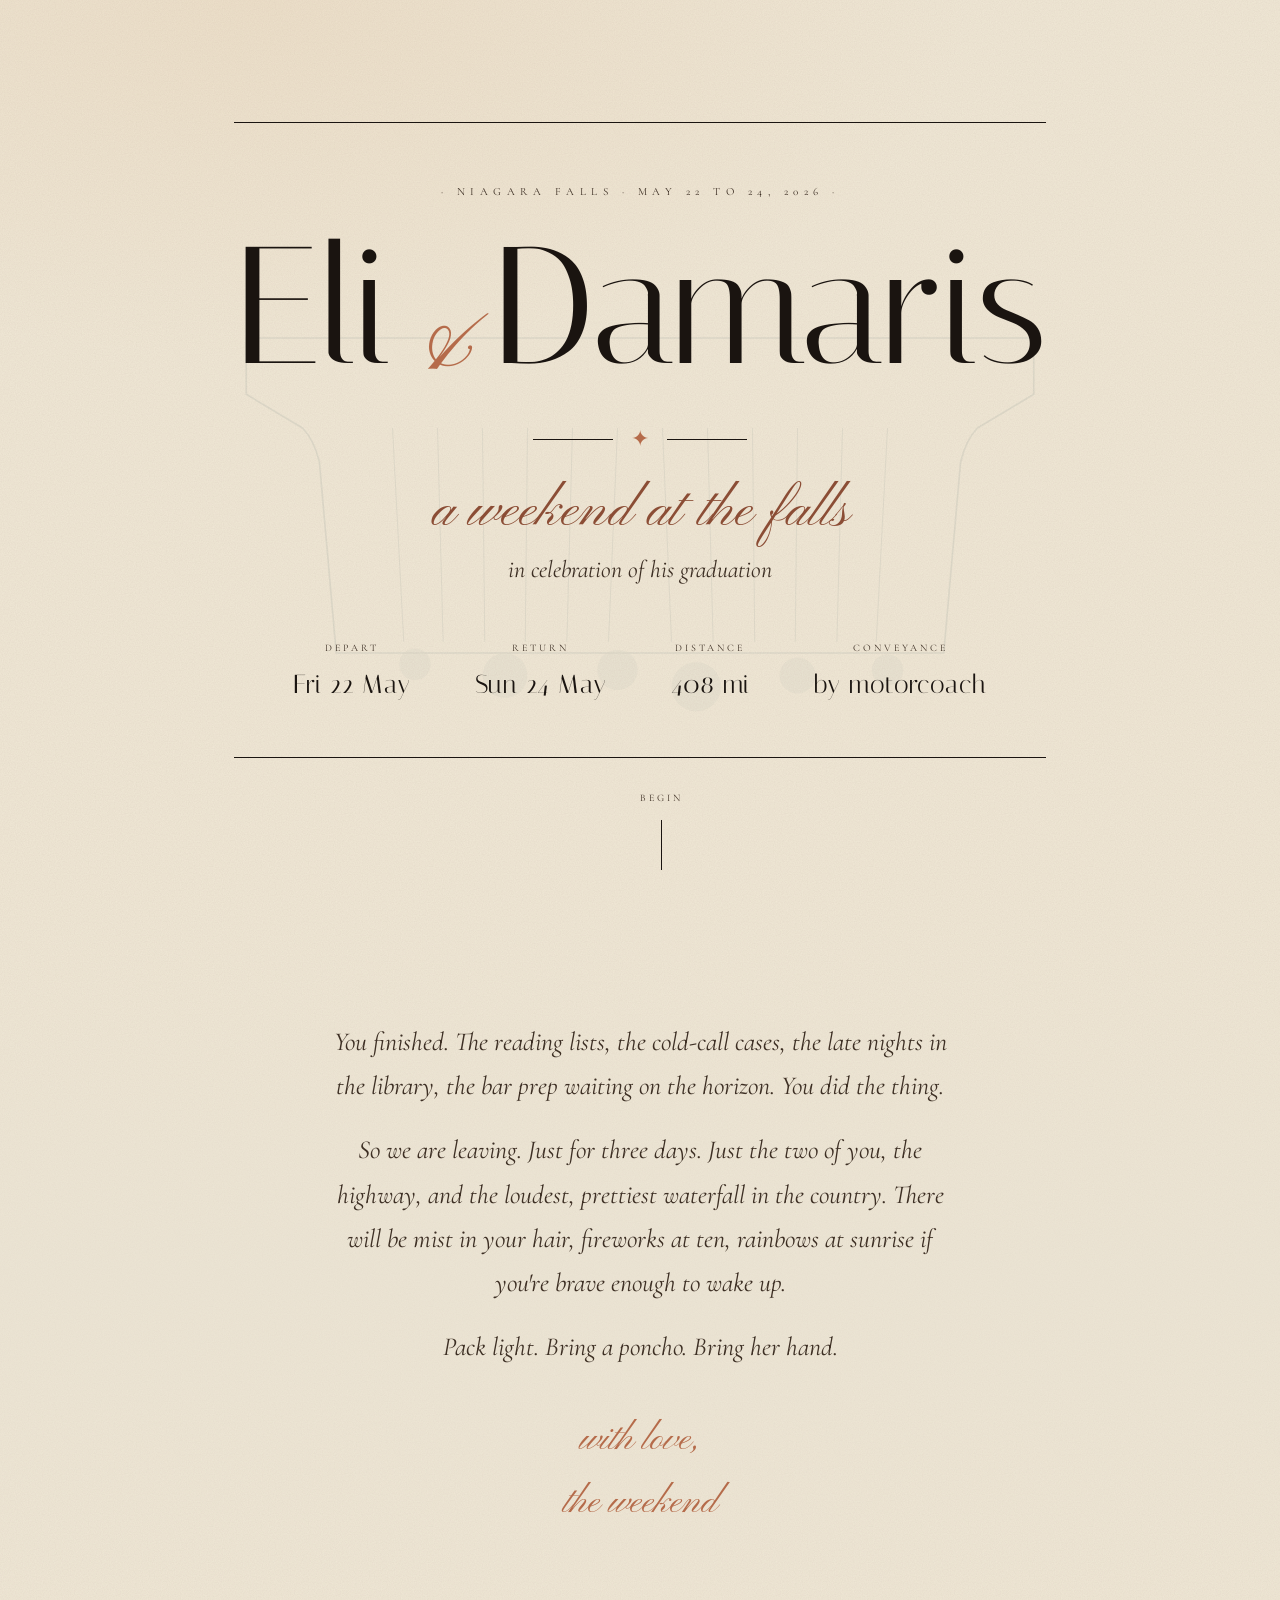
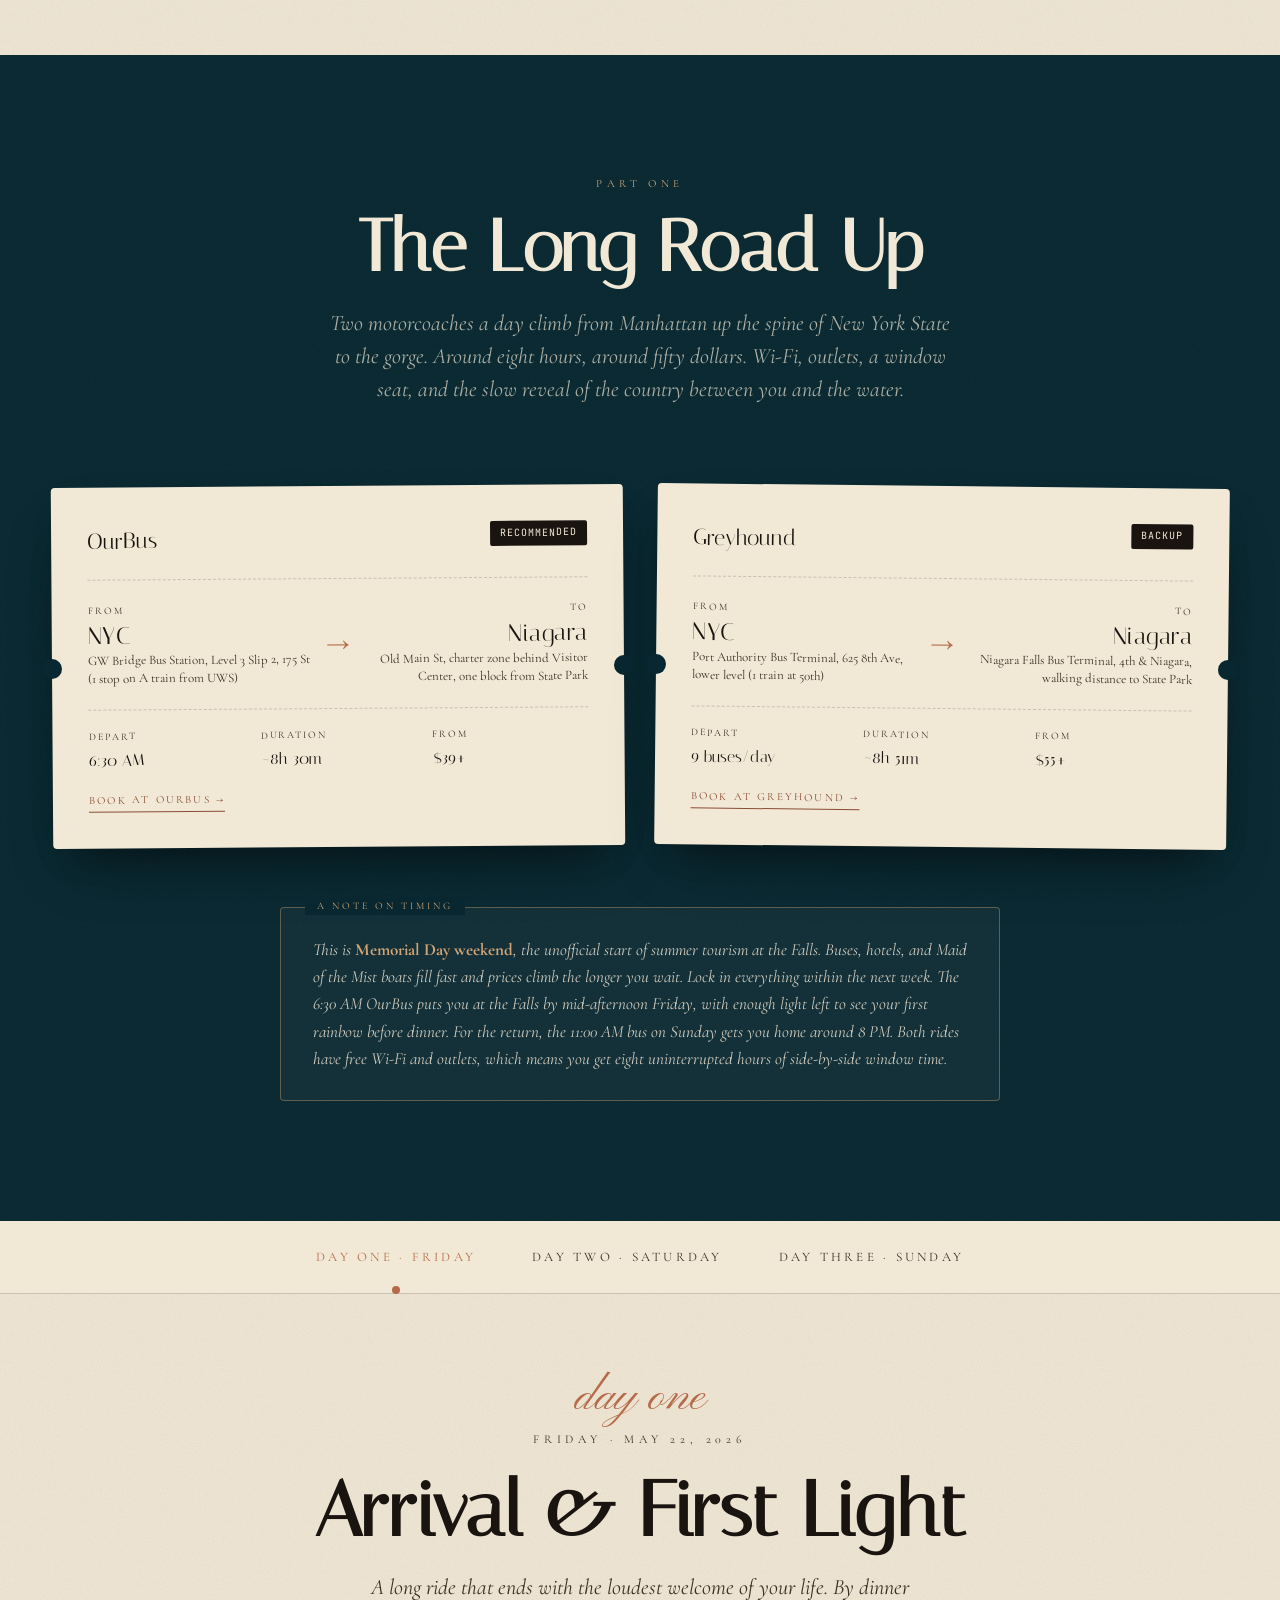
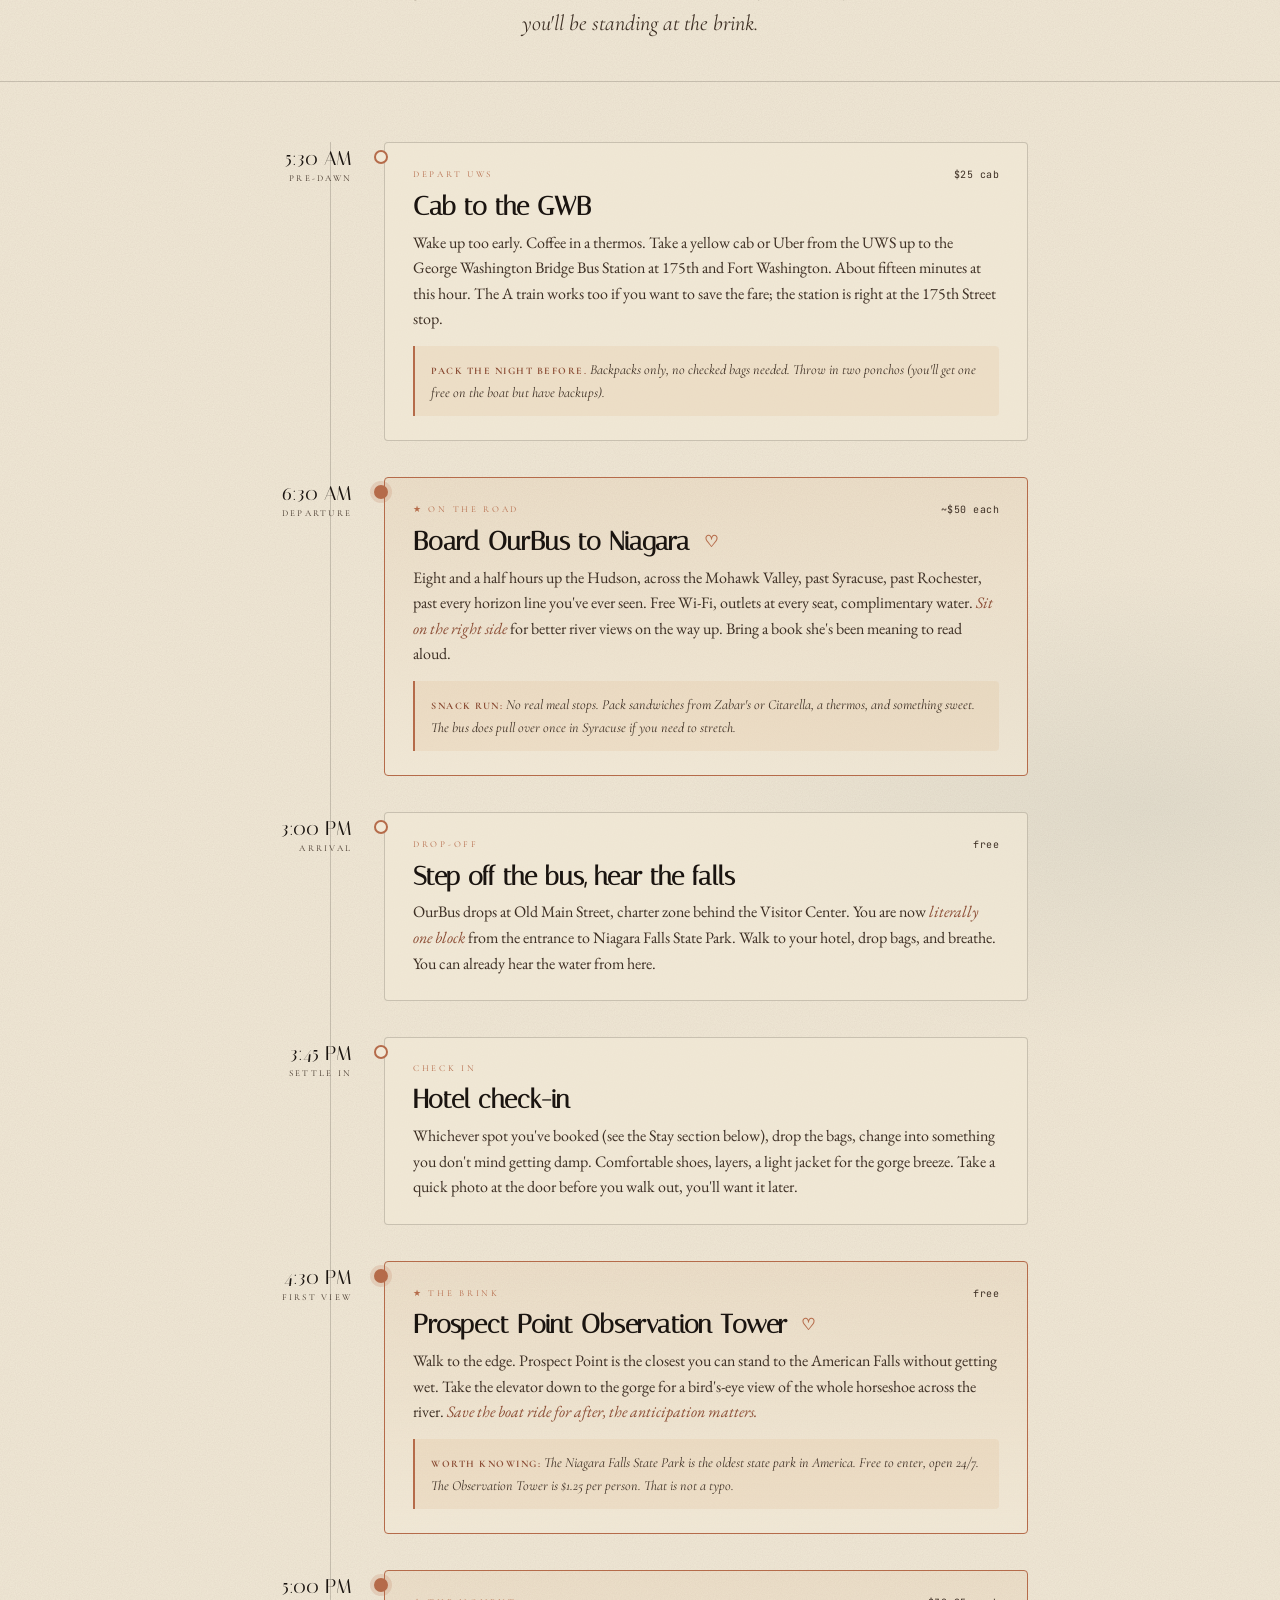
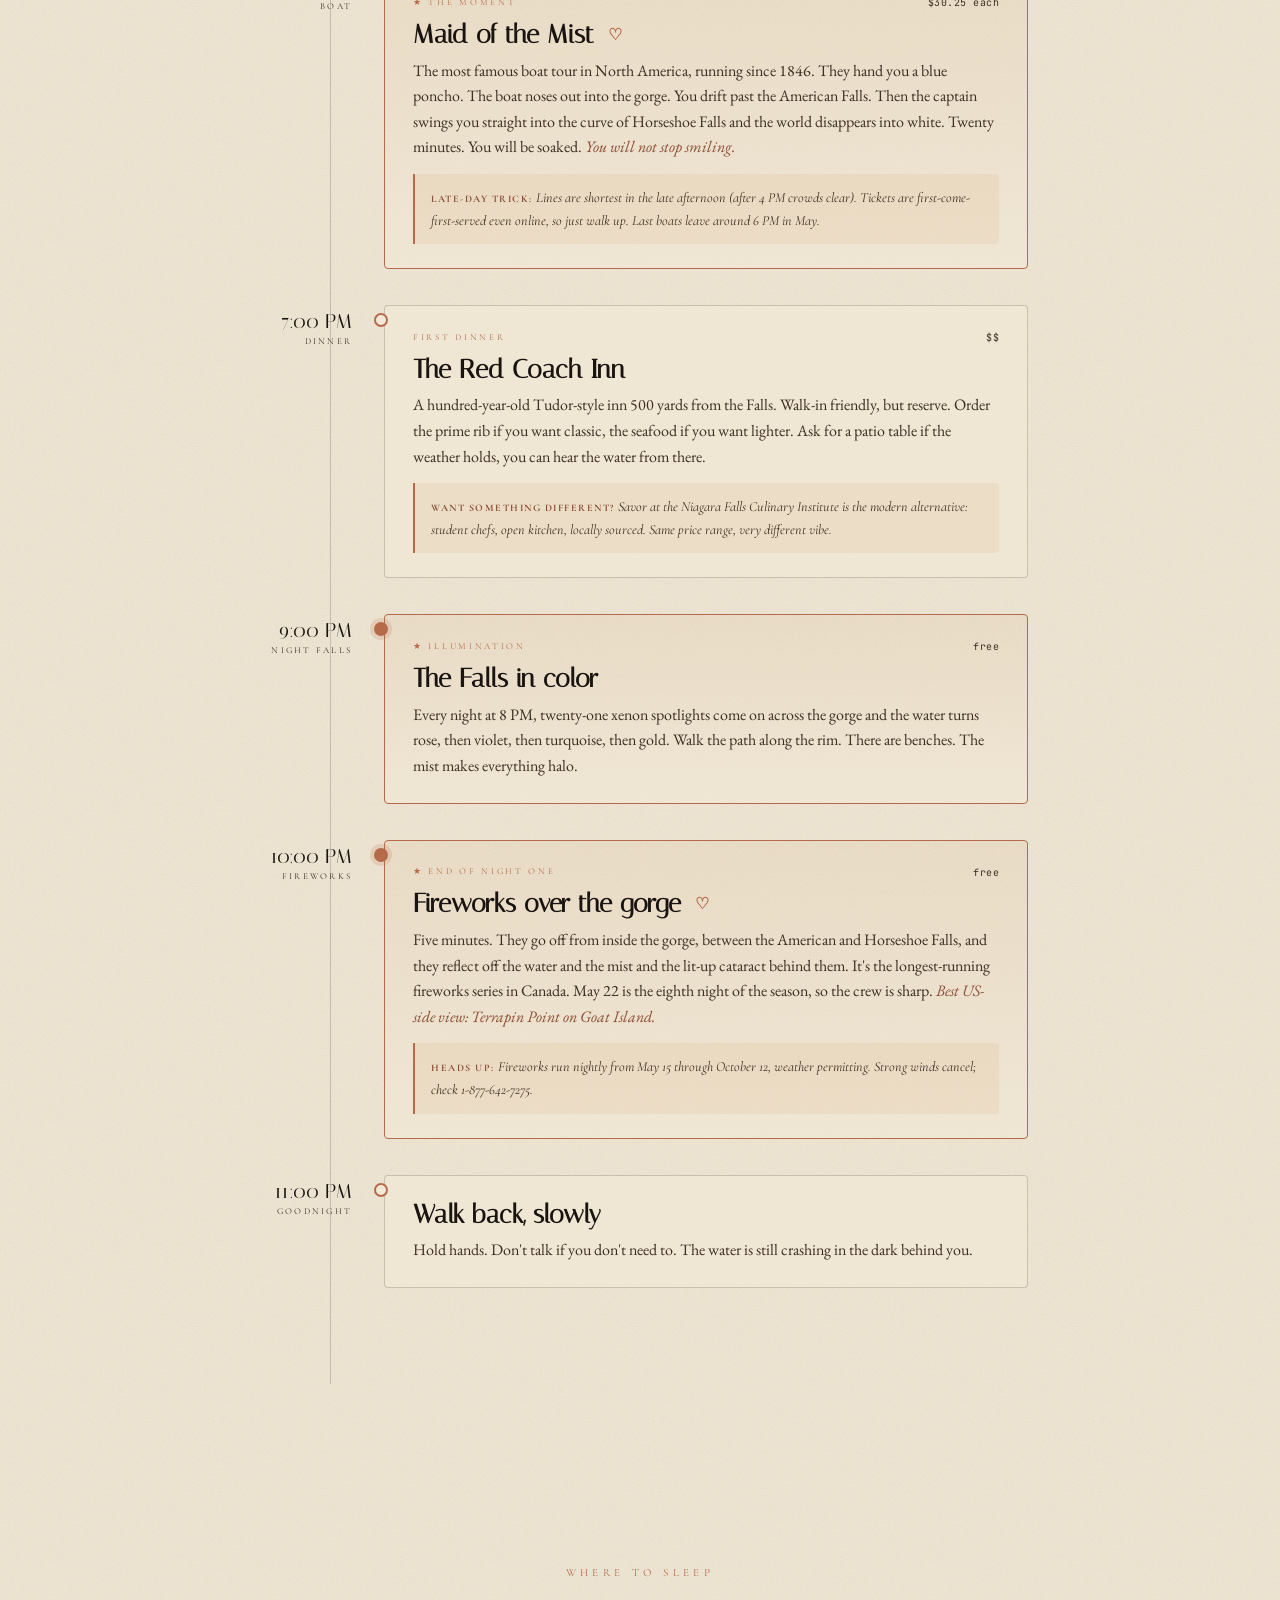
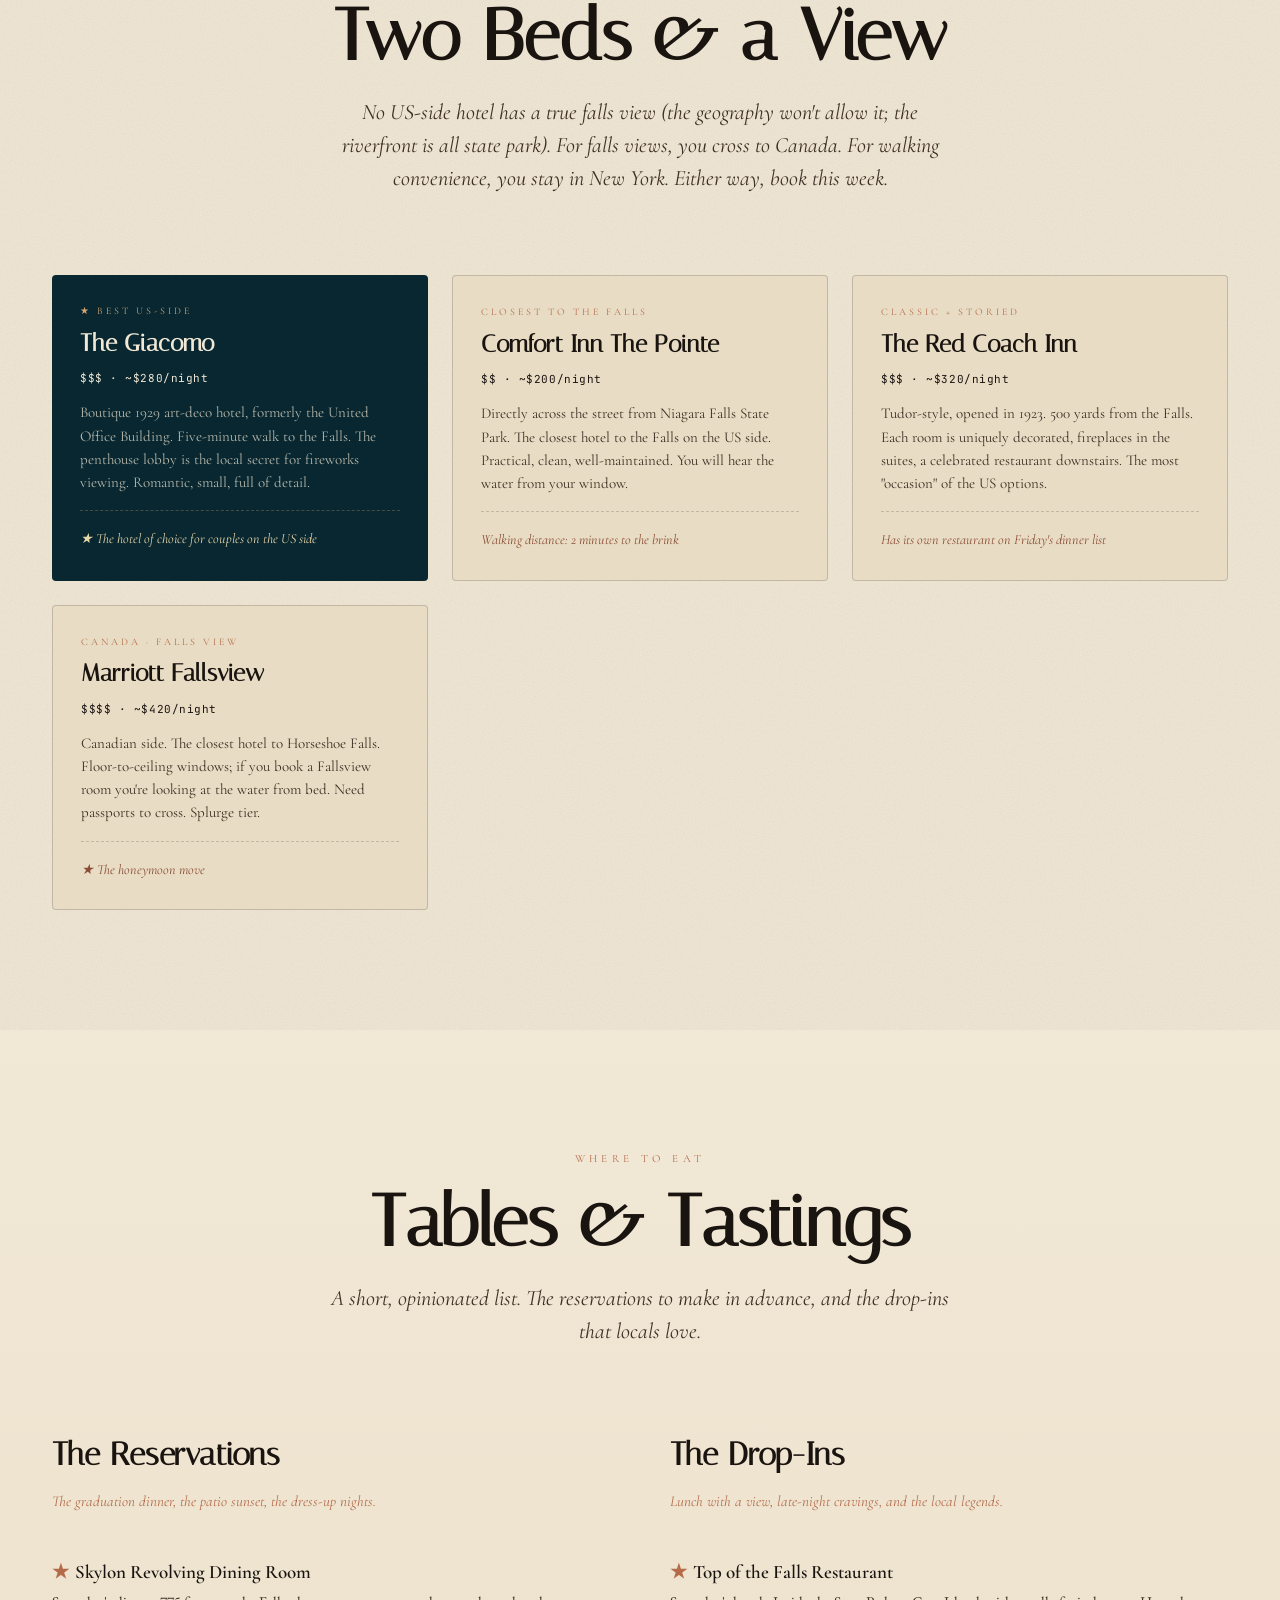
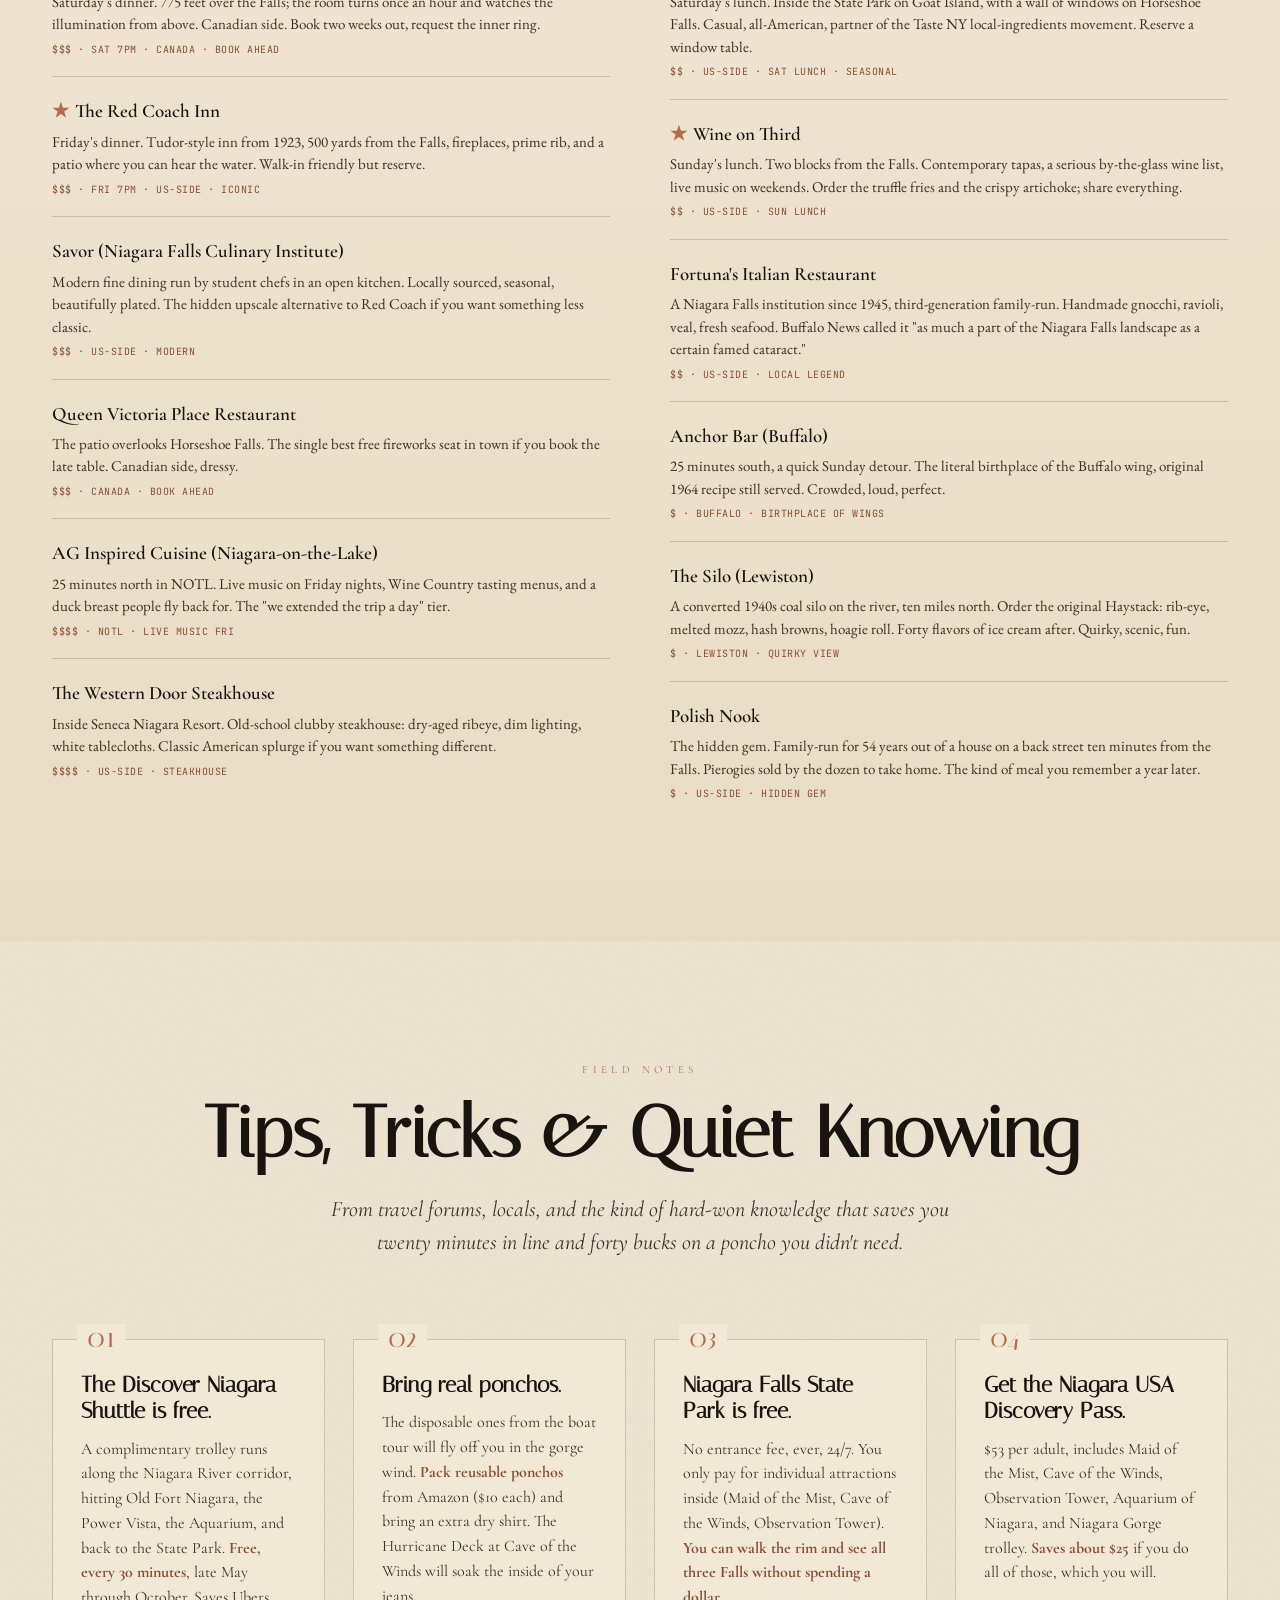
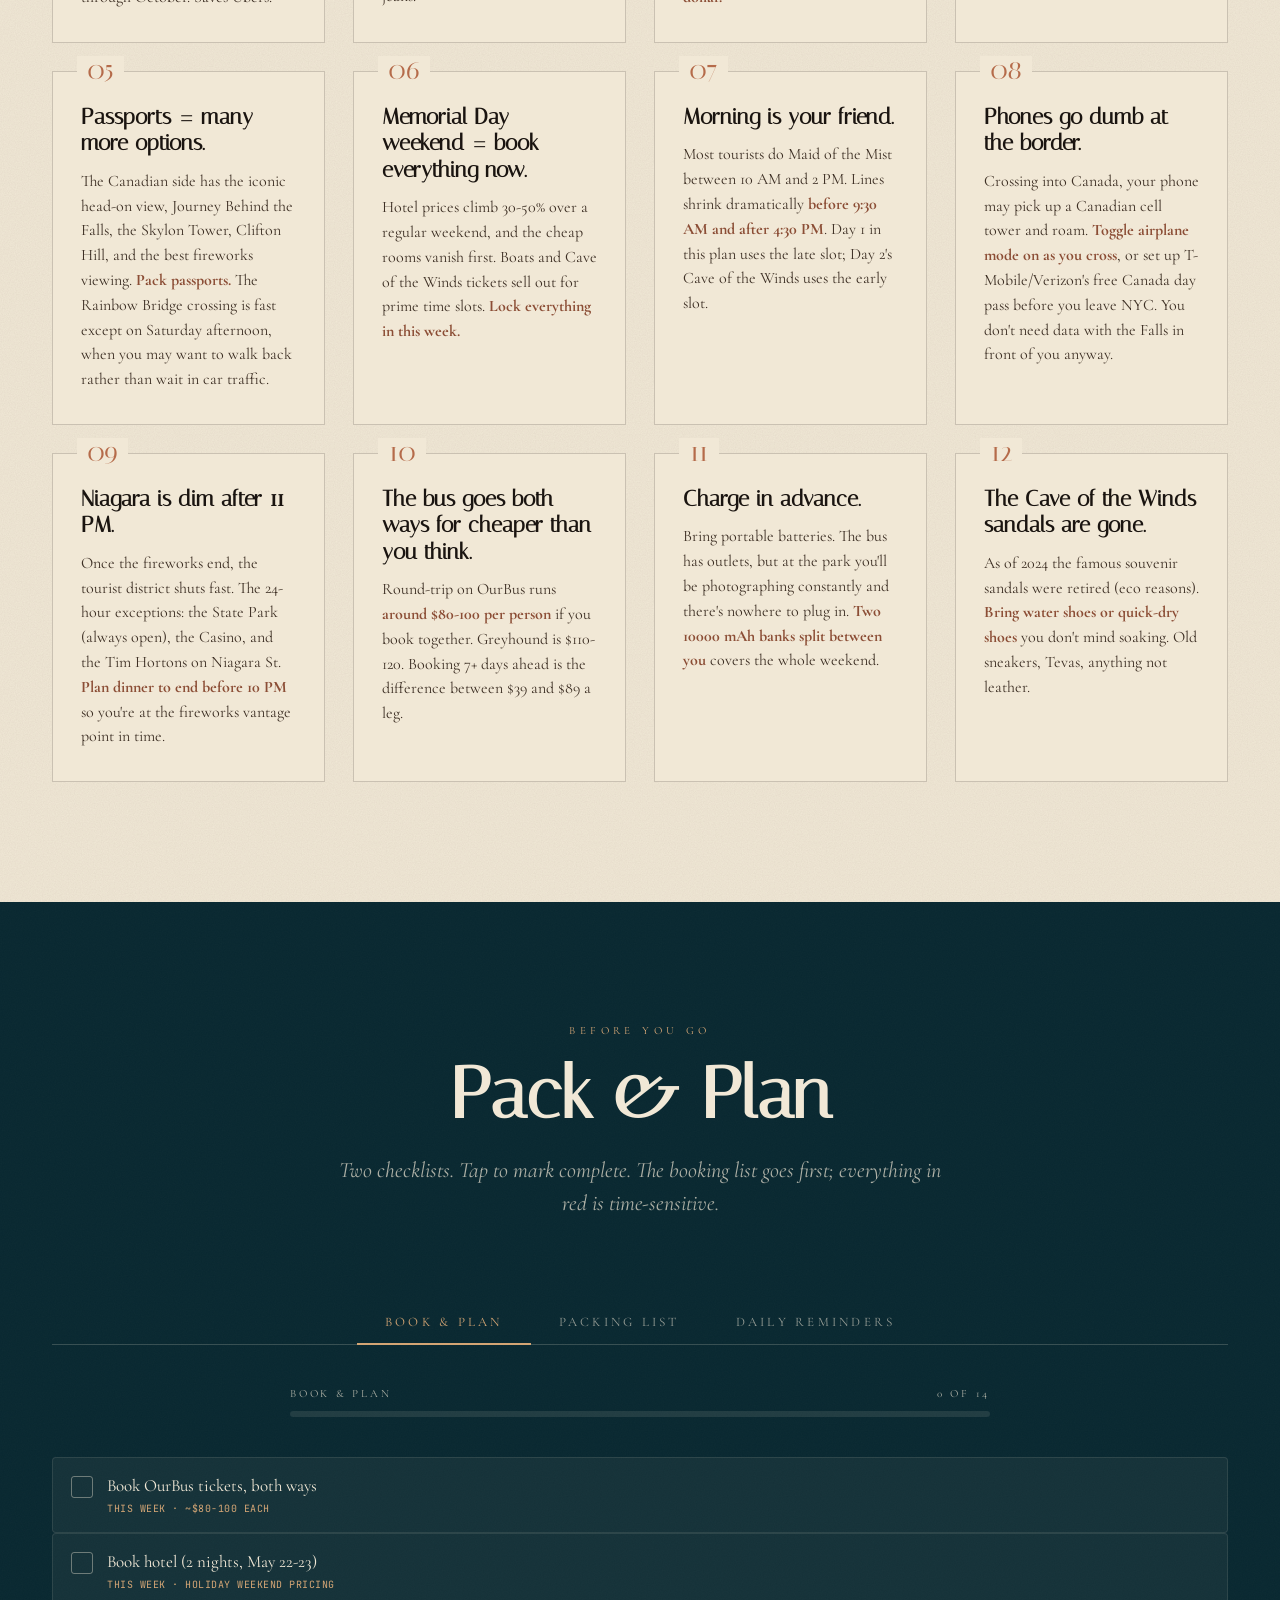
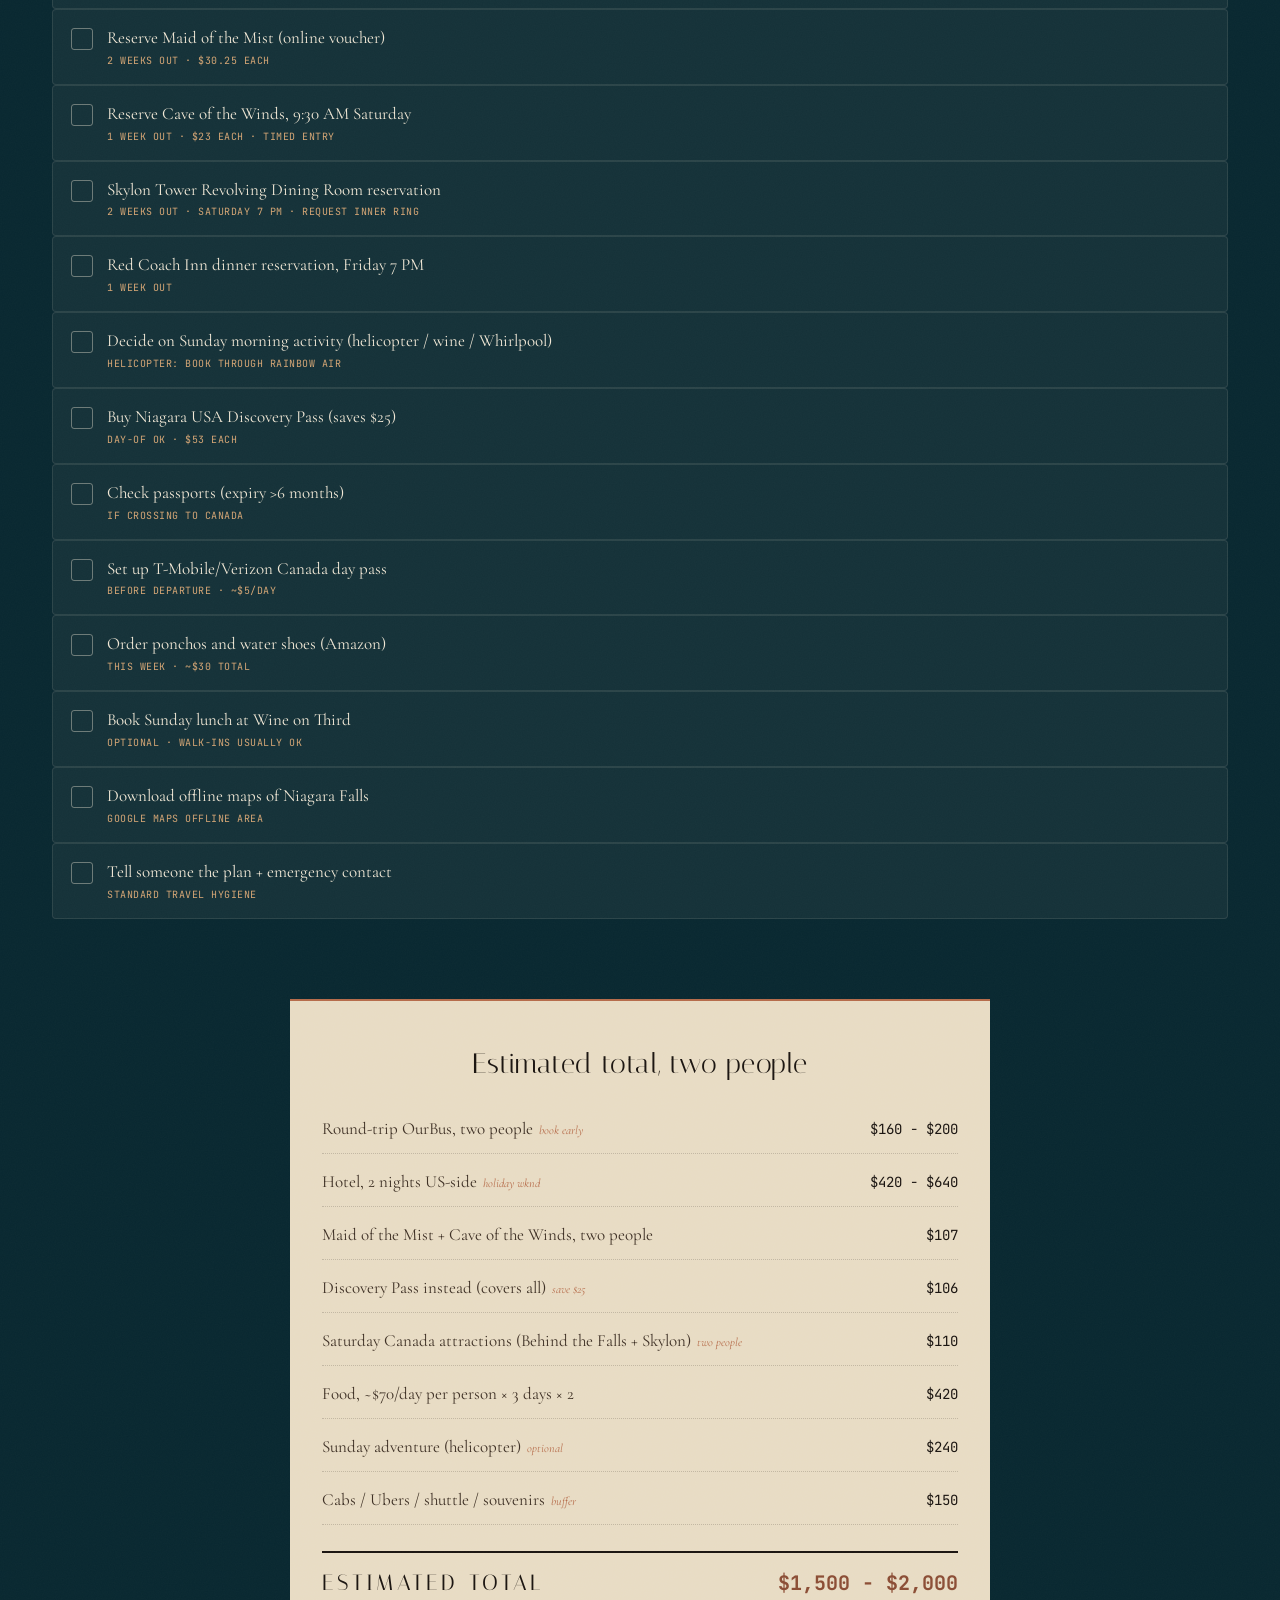
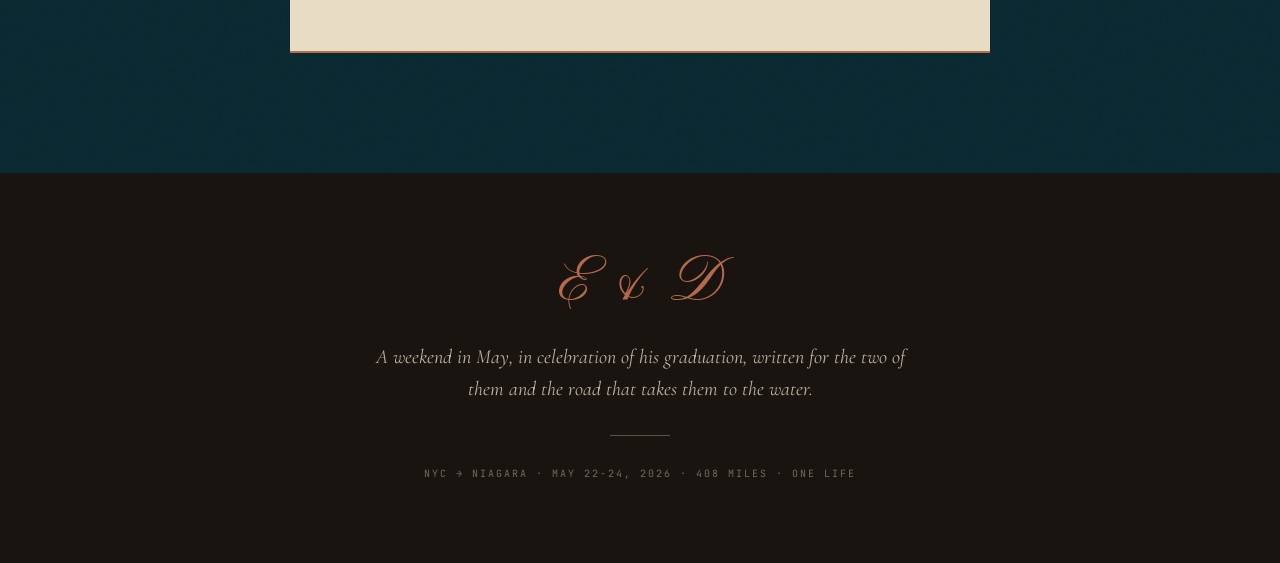
==== index.html @ ef620e9c "Rename niagara_itinerary.html to index.html" ====
<!DOCTYPE html>
<html lang="en">
<head>
<meta charset="UTF-8" />
<meta name="viewport" content="width=device-width, initial-scale=1.0"/>
<title>Eli &amp; Damaris · A Weekend in Niagara · May 2026</title>
<link rel="preconnect" href="https://fonts.googleapis.com">
<link rel="preconnect" href="https://fonts.gstatic.com" crossorigin>
<link href="https://fonts.googleapis.com/css2?family=Italiana&family=Cormorant+Garamond:ital,wght@0,300;0,400;0,500;0,600;0,700;1,300;1,400;1,500&family=EB+Garamond:ital,wght@0,400;0,500;0,600;1,400&family=Pinyon+Script&family=JetBrains+Mono:wght@400;500&display=swap" rel="stylesheet">
<style>
  :root {
    --paper: #f1e8d6;
    --paper-deep: #e8dcc4;
    --ink: #1a1410;
    --ink-soft: #3d2f24;
    --teal: #0e3640;
    --teal-deep: #082730;
    --copper: #b56b4a;
    --copper-deep: #8b4d35;
    --gold: #d4a574;
    --gold-soft: #e8d5a8;
    --mist: #e8e2d3;
    --rose: #c98572;
    --rule: rgba(26, 20, 16, 0.18);
    --shadow: 0 1px 0 rgba(26,20,16,0.04), 0 8px 24px -8px rgba(14,54,64,0.18);
  }

  * { box-sizing: border-box; margin: 0; padding: 0; }

  html { scroll-behavior: smooth; }

  body {
    background: var(--paper);
    color: var(--ink);
    font-family: 'EB Garamond', Georgia, serif;
    font-size: 18px;
    line-height: 1.65;
    overflow-x: hidden;
    background-image:
      radial-gradient(ellipse 1200px 600px at 20% 0%, rgba(212,165,116,0.12), transparent 60%),
      radial-gradient(ellipse 800px 400px at 90% 30%, rgba(14,54,64,0.06), transparent 60%),
      url("data:image/svg+xml;utf8,<svg xmlns='http://www.w3.org/2000/svg' width='220' height='220'><filter id='n'><feTurbulence type='fractalNoise' baseFrequency='0.85' numOctaves='2' stitchTiles='stitch'/><feColorMatrix values='0 0 0 0 0.1 0 0 0 0 0.08 0 0 0 0 0.06 0 0 0 0.08 0'/></filter><rect width='100%' height='100%' filter='url(%23n)'/></svg>");
  }

  ::selection { background: var(--copper); color: var(--paper); }

  /* ─────────────── Typography ─────────────── */
  .display {
    font-family: 'Italiana', serif;
    font-weight: 400;
    letter-spacing: 0.02em;
  }
  .script {
    font-family: 'Pinyon Script', cursive;
    font-weight: 400;
  }
  .smallcaps {
    font-family: 'Cormorant Garamond', serif;
    text-transform: uppercase;
    letter-spacing: 0.32em;
    font-weight: 500;
  }
  .mono {
    font-family: 'JetBrains Mono', monospace;
    font-size: 0.78em;
    letter-spacing: 0.05em;
  }

  /* ─────────────── Layout ─────────────── */
  .container {
    max-width: 1240px;
    margin: 0 auto;
    padding: 0 32px;
  }
  .container-narrow {
    max-width: 880px;
    margin: 0 auto;
    padding: 0 32px;
  }

  /* ─────────────── Top Bar ─────────────── */
  .topbar {
    position: fixed;
    top: 0; left: 0; right: 0;
    z-index: 50;
    background: rgba(241, 232, 214, 0.85);
    backdrop-filter: blur(12px);
    -webkit-backdrop-filter: blur(12px);
    border-bottom: 1px solid var(--rule);
    padding: 14px 32px;
    display: flex;
    justify-content: space-between;
    align-items: center;
    transform: translateY(-100%);
    transition: transform 0.5s cubic-bezier(0.7, 0, 0.2, 1);
  }
  .topbar.visible { transform: translateY(0); }
  .topbar-brand {
    font-family: 'Italiana', serif;
    font-size: 16px;
    letter-spacing: 0.18em;
    text-transform: uppercase;
    color: var(--ink);
  }
  .topbar-nav {
    display: flex;
    gap: 28px;
  }
  .topbar-nav a {
    font-family: 'Cormorant Garamond', serif;
    font-size: 13px;
    text-transform: uppercase;
    letter-spacing: 0.22em;
    color: var(--ink-soft);
    text-decoration: none;
    transition: color 0.2s;
    font-weight: 500;
  }
  .topbar-nav a:hover { color: var(--copper); }
  @media (max-width: 800px) {
    .topbar-nav { display: none; }
  }

  /* ─────────────── Hero ─────────────── */
  .hero {
    min-height: 100vh;
    position: relative;
    display: flex;
    flex-direction: column;
    justify-content: center;
    padding: 60px 32px 80px;
    overflow: hidden;
  }

  .hero-watermark {
    position: absolute;
    inset: 0;
    pointer-events: none;
    opacity: 0.07;
    display: flex;
    align-items: center;
    justify-content: center;
  }
  .hero-watermark svg {
    width: 90vw;
    max-width: 900px;
    height: auto;
  }

  .hero-frame {
    position: relative;
    z-index: 2;
    border-top: 1px solid var(--ink);
    border-bottom: 1px solid var(--ink);
    padding: 60px 0 50px;
    text-align: center;
  }

  .hero-postmark {
    font-family: 'Cormorant Garamond', serif;
    text-transform: uppercase;
    letter-spacing: 0.5em;
    font-size: 11px;
    color: var(--ink-soft);
    margin-bottom: 30px;
    opacity: 0;
    animation: fadeUp 1.2s 0.2s forwards;
  }

  .hero-title {
    font-size: clamp(64px, 13vw, 180px);
    line-height: 0.92;
    letter-spacing: -0.01em;
    margin: 0;
    color: var(--ink);
    opacity: 0;
    animation: fadeUp 1.4s 0.5s forwards;
  }
  .hero-title .amp {
    font-family: 'Pinyon Script', cursive;
    font-size: 0.7em;
    color: var(--copper);
    font-style: italic;
    margin: 0 0.05em;
    vertical-align: -0.06em;
  }

  .hero-divider {
    display: flex;
    align-items: center;
    justify-content: center;
    gap: 18px;
    margin: 32px 0;
    opacity: 0;
    animation: fadeUp 1s 0.9s forwards;
  }
  .hero-divider .line {
    width: 80px;
    height: 1px;
    background: var(--ink);
  }
  .hero-divider .ornament {
    color: var(--copper);
    font-size: 22px;
    line-height: 1;
  }

  .hero-subtitle {
    font-family: 'Pinyon Script', cursive;
    font-size: clamp(32px, 5vw, 56px);
    color: var(--copper-deep);
    line-height: 1.1;
    margin-bottom: 6px;
    opacity: 0;
    animation: fadeUp 1.2s 1.1s forwards;
  }

  .hero-occasion {
    font-family: 'Cormorant Garamond', serif;
    font-style: italic;
    font-size: clamp(18px, 2vw, 24px);
    color: var(--ink-soft);
    opacity: 0;
    animation: fadeUp 1s 1.4s forwards;
  }

  .hero-meta {
    margin-top: 50px;
    display: flex;
    justify-content: center;
    gap: clamp(20px, 5vw, 80px);
    flex-wrap: wrap;
    opacity: 0;
    animation: fadeUp 1s 1.7s forwards;
  }
  .hero-meta-item {
    text-align: center;
  }
  .hero-meta-label {
    display: block;
    font-family: 'Cormorant Garamond', serif;
    text-transform: uppercase;
    letter-spacing: 0.3em;
    font-size: 10px;
    color: var(--ink-soft);
    margin-bottom: 8px;
  }
  .hero-meta-value {
    font-family: 'Italiana', serif;
    font-size: clamp(18px, 2.5vw, 26px);
    color: var(--ink);
  }

  .hero-scroll {
    position: absolute;
    bottom: 30px;
    left: 50%;
    transform: translateX(-50%);
    display: flex;
    flex-direction: column;
    align-items: center;
    gap: 14px;
    color: var(--ink-soft);
    text-decoration: none;
    opacity: 0;
    animation: fadeUp 1s 2s forwards;
  }
  .hero-scroll-line {
    width: 1px;
    height: 50px;
    background: var(--ink);
    position: relative;
    overflow: hidden;
  }
  .hero-scroll-line::after {
    content: '';
    position: absolute;
    top: -100%;
    left: 0; right: 0;
    height: 50%;
    background: linear-gradient(to bottom, transparent, var(--copper));
    animation: dripDown 2.2s infinite;
  }
  @keyframes dripDown {
    0% { top: -100%; }
    100% { top: 200%; }
  }
  .hero-scroll-text {
    font-family: 'Cormorant Garamond', serif;
    text-transform: uppercase;
    letter-spacing: 0.3em;
    font-size: 10px;
  }

  @keyframes fadeUp {
    from { opacity: 0; transform: translateY(20px); }
    to { opacity: 1; transform: translateY(0); }
  }

  /* ─────────────── Section Header ─────────────── */
  .section {
    padding: 120px 0;
    position: relative;
  }
  .section-header {
    text-align: center;
    margin-bottom: 80px;
  }
  .section-eyebrow {
    font-family: 'Cormorant Garamond', serif;
    text-transform: uppercase;
    letter-spacing: 0.4em;
    font-size: 11px;
    color: var(--copper);
    margin-bottom: 18px;
  }
  .section-title {
    font-family: 'Italiana', serif;
    font-size: clamp(38px, 6vw, 72px);
    line-height: 1;
    color: var(--ink);
    margin-bottom: 24px;
  }
  .section-lede {
    font-family: 'Cormorant Garamond', serif;
    font-style: italic;
    font-size: clamp(18px, 2vw, 22px);
    color: var(--ink-soft);
    max-width: 620px;
    margin: 0 auto;
    line-height: 1.5;
  }

  /* ─────────────── Letter Section ─────────────── */
  .letter {
    background: linear-gradient(180deg, transparent 0%, rgba(232, 226, 211, 0.5) 50%, transparent 100%);
    text-align: center;
  }
  .letter-content {
    max-width: 700px;
    margin: 0 auto;
    padding: 0 32px;
  }
  .letter-content p {
    font-family: 'Cormorant Garamond', serif;
    font-size: clamp(20px, 2.4vw, 26px);
    line-height: 1.7;
    color: var(--ink-soft);
    font-style: italic;
    margin-bottom: 20px;
  }
  .letter-signature {
    margin-top: 40px;
    font-family: 'Pinyon Script', cursive;
    font-size: 38px;
    color: var(--copper);
  }

  /* ─────────────── Bus Section ─────────────── */
  .bus {
    background: var(--teal-deep);
    color: var(--paper);
    position: relative;
    overflow: hidden;
  }
  .bus::before {
    content: '';
    position: absolute;
    inset: 0;
    background-image: url("data:image/svg+xml;utf8,<svg xmlns='http://www.w3.org/2000/svg' width='220' height='220'><filter id='n'><feTurbulence type='fractalNoise' baseFrequency='0.85' numOctaves='2' stitchTiles='stitch'/><feColorMatrix values='0 0 0 0 1 0 0 0 0 0.95 0 0 0 0 0.85 0 0 0 0.04 0'/></filter><rect width='100%' height='100%' filter='url(%23n)'/></svg>");
    opacity: 0.6;
    pointer-events: none;
  }
  .bus .section-eyebrow { color: var(--gold); }
  .bus .section-title { color: var(--paper); }
  .bus .section-lede { color: rgba(241, 232, 214, 0.7); }

  .ticket-grid {
    display: grid;
    grid-template-columns: 1fr 1fr;
    gap: 32px;
    margin-top: 40px;
    position: relative;
  }
  @media (max-width: 760px) {
    .ticket-grid { grid-template-columns: 1fr; }
  }

  .ticket {
    background: var(--paper);
    color: var(--ink);
    border-radius: 4px;
    padding: 36px;
    position: relative;
    box-shadow: 0 30px 60px -20px rgba(0,0,0,0.4), 0 18px 36px -18px rgba(0,0,0,0.3);
    transform: rotate(-0.4deg);
    transition: transform 0.4s cubic-bezier(0.2, 0.7, 0.3, 1);
  }
  .ticket:nth-child(2) { transform: rotate(0.6deg); }
  .ticket:hover { transform: rotate(0) translateY(-4px); }

  .ticket::before {
    content: '';
    position: absolute;
    top: 50%;
    left: -10px;
    width: 20px;
    height: 20px;
    background: var(--teal-deep);
    border-radius: 50%;
    transform: translateY(-50%);
  }
  .ticket::after {
    content: '';
    position: absolute;
    top: 50%;
    right: -10px;
    width: 20px;
    height: 20px;
    background: var(--teal-deep);
    border-radius: 50%;
    transform: translateY(-50%);
  }

  .ticket-header {
    display: flex;
    justify-content: space-between;
    align-items: flex-start;
    padding-bottom: 20px;
    border-bottom: 1px dashed var(--rule);
    margin-bottom: 22px;
  }
  .ticket-co {
    font-family: 'Italiana', serif;
    font-size: 22px;
    color: var(--ink);
  }
  .ticket-pill {
    font-family: 'JetBrains Mono', monospace;
    font-size: 10px;
    background: var(--ink);
    color: var(--paper);
    padding: 4px 10px;
    border-radius: 2px;
    letter-spacing: 0.1em;
  }
  .ticket-route {
    display: grid;
    grid-template-columns: 1fr auto 1fr;
    gap: 16px;
    align-items: center;
    margin-bottom: 22px;
  }
  .ticket-stop {
    font-family: 'Cormorant Garamond', serif;
  }
  .ticket-stop .label {
    text-transform: uppercase;
    font-size: 10px;
    letter-spacing: 0.2em;
    color: var(--ink-soft);
    margin-bottom: 4px;
  }
  .ticket-stop .city {
    font-family: 'Italiana', serif;
    font-size: 24px;
    line-height: 1;
    margin-bottom: 4px;
  }
  .ticket-stop .detail {
    font-size: 13px;
    color: var(--ink-soft);
    line-height: 1.4;
  }
  .ticket-arrow {
    color: var(--copper);
    font-size: 24px;
  }
  .ticket-stop.right { text-align: right; }

  .ticket-meta {
    display: grid;
    grid-template-columns: repeat(3, 1fr);
    gap: 16px;
    padding-top: 18px;
    border-top: 1px dashed var(--rule);
  }
  .ticket-meta-item .label {
    font-family: 'Cormorant Garamond', serif;
    text-transform: uppercase;
    font-size: 10px;
    letter-spacing: 0.2em;
    color: var(--ink-soft);
    margin-bottom: 2px;
  }
  .ticket-meta-item .value {
    font-family: 'Italiana', serif;
    font-size: 16px;
    color: var(--ink);
  }
  .ticket-cta {
    display: inline-flex;
    align-items: center;
    gap: 8px;
    margin-top: 18px;
    font-family: 'Cormorant Garamond', serif;
    text-transform: uppercase;
    letter-spacing: 0.2em;
    font-size: 11px;
    color: var(--copper-deep);
    text-decoration: none;
    border-bottom: 1px solid var(--copper-deep);
    padding-bottom: 2px;
    transition: gap 0.3s;
  }
  .ticket-cta:hover { gap: 14px; }

  .bus-tip {
    margin-top: 60px;
    padding: 28px 32px;
    border: 1px solid rgba(212, 165, 116, 0.4);
    border-radius: 4px;
    color: var(--paper);
    position: relative;
    background: rgba(241, 232, 214, 0.04);
    max-width: 720px;
    margin-left: auto;
    margin-right: auto;
  }
  .bus-tip-label {
    position: absolute;
    top: -10px;
    left: 24px;
    background: var(--teal-deep);
    padding: 0 12px;
    font-family: 'Cormorant Garamond', serif;
    text-transform: uppercase;
    letter-spacing: 0.3em;
    font-size: 10px;
    color: var(--gold);
  }
  .bus-tip p {
    font-family: 'Cormorant Garamond', serif;
    font-style: italic;
    font-size: 17px;
    line-height: 1.6;
    color: rgba(241, 232, 214, 0.85);
  }
  .bus-tip strong {
    color: var(--gold);
    font-style: normal;
  }

  /* ─────────────── Itinerary Days ─────────────── */
  .days-nav {
    position: sticky;
    top: 0;
    z-index: 20;
    background: var(--paper);
    border-bottom: 1px solid var(--rule);
    padding: 18px 0;
    margin-bottom: 0;
  }
  .days-nav-inner {
    display: flex;
    gap: 0;
    justify-content: center;
    flex-wrap: wrap;
  }
  .days-nav button {
    background: transparent;
    border: none;
    cursor: pointer;
    padding: 10px 28px;
    font-family: 'Cormorant Garamond', serif;
    font-size: 13px;
    text-transform: uppercase;
    letter-spacing: 0.25em;
    color: var(--ink-soft);
    position: relative;
    transition: color 0.3s;
  }
  .days-nav button.active {
    color: var(--copper);
  }
  .days-nav button.active::after {
    content: '';
    position: absolute;
    bottom: -19px;
    left: 50%;
    transform: translateX(-50%);
    width: 8px;
    height: 8px;
    background: var(--copper);
    border-radius: 50%;
  }
  .days-nav button:hover { color: var(--copper); }
  @media (max-width: 600px) {
    .days-nav button { padding: 8px 12px; font-size: 11px; }
  }

  .day {
    display: none;
    animation: fadeUp 0.6s ease;
  }
  .day.active { display: block; }

  .day-hero {
    text-align: center;
    padding: 80px 32px 40px;
    border-bottom: 1px solid var(--rule);
  }
  .day-number {
    font-family: 'Pinyon Script', cursive;
    font-size: 48px;
    color: var(--copper);
    line-height: 1;
    margin-bottom: 8px;
  }
  .day-date {
    font-family: 'Cormorant Garamond', serif;
    text-transform: uppercase;
    letter-spacing: 0.4em;
    font-size: 12px;
    color: var(--ink-soft);
    margin-bottom: 22px;
  }
  .day-title {
    font-family: 'Italiana', serif;
    font-size: clamp(40px, 6vw, 84px);
    line-height: 1;
    color: var(--ink);
    margin-bottom: 20px;
  }
  .day-tagline {
    font-family: 'Cormorant Garamond', serif;
    font-style: italic;
    font-size: clamp(18px, 2vw, 22px);
    color: var(--ink-soft);
    max-width: 580px;
    margin: 0 auto;
  }

  /* ─────────────── Timeline ─────────────── */
  .timeline {
    max-width: 840px;
    margin: 0 auto;
    padding: 60px 32px 120px;
    position: relative;
  }
  .timeline::before {
    content: '';
    position: absolute;
    left: 110px;
    top: 60px;
    bottom: 60px;
    width: 1px;
    background: var(--rule);
  }
  @media (max-width: 700px) {
    .timeline::before { left: 24px; }
  }

  .moment {
    display: grid;
    grid-template-columns: 100px 1fr;
    gap: 32px;
    margin-bottom: 36px;
    position: relative;
    align-items: start;
  }
  @media (max-width: 700px) {
    .moment {
      grid-template-columns: 1fr;
      gap: 0;
      padding-left: 50px;
    }
  }

  .moment-time {
    text-align: right;
    padding-top: 6px;
    position: relative;
  }
  .moment-time .clock {
    font-family: 'Italiana', serif;
    font-size: 20px;
    color: var(--ink);
    line-height: 1;
    margin-bottom: 4px;
  }
  .moment-time .label {
    font-family: 'Cormorant Garamond', serif;
    text-transform: uppercase;
    letter-spacing: 0.25em;
    font-size: 9px;
    color: var(--ink-soft);
  }
  @media (max-width: 700px) {
    .moment-time {
      text-align: left;
      margin-bottom: 8px;
    }
  }

  .moment-dot {
    position: absolute;
    right: -36px;
    top: 8px;
    width: 14px;
    height: 14px;
    background: var(--paper);
    border: 2px solid var(--copper);
    border-radius: 50%;
    z-index: 2;
  }
  .moment.starred .moment-dot {
    background: var(--copper);
    box-shadow: 0 0 0 4px rgba(181, 107, 74, 0.18);
  }
  @media (max-width: 700px) {
    .moment-dot {
      right: auto;
      left: -34px;
    }
  }

  .moment-card {
    background: rgba(241, 232, 214, 0.7);
    border: 1px solid var(--rule);
    border-radius: 4px;
    padding: 24px 28px;
    transition: all 0.4s cubic-bezier(0.2, 0.7, 0.3, 1);
    position: relative;
  }
  .moment-card:hover {
    background: var(--paper);
    transform: translateY(-2px);
    box-shadow: 0 18px 32px -16px rgba(14, 54, 64, 0.15);
    border-color: var(--copper);
  }

  .moment.starred .moment-card {
    background: linear-gradient(180deg, rgba(212, 165, 116, 0.12), rgba(241, 232, 214, 0.7));
    border-color: var(--copper);
  }

  .moment-meta {
    display: flex;
    justify-content: space-between;
    align-items: center;
    margin-bottom: 8px;
    flex-wrap: wrap;
    gap: 8px;
  }
  .moment-tag {
    font-family: 'Cormorant Garamond', serif;
    text-transform: uppercase;
    letter-spacing: 0.3em;
    font-size: 9px;
    color: var(--copper);
  }
  .moment-cost {
    font-family: 'JetBrains Mono', monospace;
    font-size: 10px;
    color: var(--ink-soft);
    letter-spacing: 0.05em;
  }

  .moment-title {
    font-family: 'Italiana', serif;
    font-size: 26px;
    line-height: 1.15;
    color: var(--ink);
    margin-bottom: 8px;
  }
  .moment-title .heart {
    color: var(--copper);
    font-size: 0.6em;
    vertical-align: 0.2em;
    margin-left: 6px;
  }

  .moment-body {
    font-family: 'EB Garamond', serif;
    font-size: 16px;
    color: var(--ink-soft);
    line-height: 1.6;
  }
  .moment-body em {
    color: var(--copper-deep);
    font-style: italic;
  }

  .moment-tip {
    margin-top: 14px;
    padding: 12px 16px;
    background: rgba(212, 165, 116, 0.15);
    border-left: 2px solid var(--copper);
    font-family: 'Cormorant Garamond', serif;
    font-size: 14px;
    font-style: italic;
    color: var(--ink-soft);
    border-radius: 0 4px 4px 0;
  }
  .moment-tip strong {
    font-style: normal;
    color: var(--copper-deep);
    text-transform: uppercase;
    letter-spacing: 0.15em;
    font-size: 10px;
  }

  /* ─────────────── Stay Section ─────────────── */
  .stay-grid {
    display: grid;
    grid-template-columns: repeat(auto-fit, minmax(280px, 1fr));
    gap: 24px;
    margin-top: 40px;
  }
  .stay-card {
    background: var(--paper-deep);
    border: 1px solid var(--rule);
    border-radius: 4px;
    padding: 28px;
    transition: all 0.4s;
    position: relative;
  }
  .stay-card:hover {
    transform: translateY(-4px);
    box-shadow: 0 20px 40px -20px rgba(14, 54, 64, 0.25);
  }
  .stay-card.featured {
    background: var(--teal-deep);
    color: var(--paper);
    border: none;
  }
  .stay-card.featured .stay-name { color: var(--paper); }
  .stay-card.featured .stay-detail { color: rgba(241, 232, 214, 0.75); }
  .stay-card.featured .stay-tag { color: var(--gold); }

  .stay-tag {
    font-family: 'Cormorant Garamond', serif;
    text-transform: uppercase;
    letter-spacing: 0.3em;
    font-size: 10px;
    color: var(--copper);
    margin-bottom: 10px;
  }
  .stay-name {
    font-family: 'Italiana', serif;
    font-size: 24px;
    line-height: 1.15;
    margin-bottom: 12px;
    color: var(--ink);
  }
  .stay-price {
    font-family: 'JetBrains Mono', monospace;
    font-size: 11px;
    margin-bottom: 14px;
  }
  .stay-detail {
    font-family: 'Cormorant Garamond', serif;
    font-size: 15px;
    line-height: 1.55;
    color: var(--ink-soft);
  }
  .stay-feature {
    margin-top: 16px;
    padding-top: 16px;
    border-top: 1px dashed var(--rule);
    font-family: 'Cormorant Garamond', serif;
    font-style: italic;
    font-size: 14px;
    color: var(--copper-deep);
  }
  .stay-card.featured .stay-feature {
    color: var(--gold-soft);
    border-top-color: rgba(212, 165, 116, 0.3);
  }

  /* ─────────────── Eat Section ─────────────── */
  .eat-section {
    background: linear-gradient(180deg, var(--paper) 0%, var(--paper-deep) 100%);
  }

  .eat-grid {
    display: grid;
    grid-template-columns: 1fr 1fr;
    gap: 60px;
    margin-top: 40px;
  }
  @media (max-width: 800px) {
    .eat-grid { grid-template-columns: 1fr; gap: 40px; }
  }

  .eat-column h3 {
    font-family: 'Italiana', serif;
    font-size: 32px;
    margin-bottom: 8px;
    color: var(--ink);
  }
  .eat-column .col-sub {
    font-family: 'Cormorant Garamond', serif;
    font-style: italic;
    color: var(--copper);
    margin-bottom: 24px;
    font-size: 15px;
  }
  .eat-list {
    list-style: none;
  }
  .eat-list li {
    padding: 18px 0;
    border-bottom: 1px solid var(--rule);
  }
  .eat-list li:last-child { border-bottom: none; }
  .eat-name {
    font-family: 'Cormorant Garamond', serif;
    font-weight: 600;
    font-size: 19px;
    color: var(--ink);
    margin-bottom: 4px;
  }
  .eat-name .crown { color: var(--copper); margin-right: 6px; }
  .eat-desc {
    font-family: 'EB Garamond', serif;
    font-size: 15px;
    color: var(--ink-soft);
    line-height: 1.5;
  }
  .eat-meta {
    font-family: 'JetBrains Mono', monospace;
    font-size: 10px;
    color: var(--copper-deep);
    margin-top: 6px;
    letter-spacing: 0.05em;
  }

  /* ─────────────── Tips Section ─────────────── */
  .tips-grid {
    display: grid;
    grid-template-columns: repeat(auto-fit, minmax(260px, 1fr));
    gap: 28px;
    margin-top: 40px;
  }
  .tip {
    border: 1px solid var(--rule);
    padding: 32px 28px;
    position: relative;
    background: var(--paper);
    transition: all 0.4s;
  }
  .tip:hover {
    border-color: var(--copper);
    transform: translateY(-3px);
  }
  .tip-num {
    position: absolute;
    top: -16px;
    left: 24px;
    background: var(--paper);
    padding: 0 10px;
    font-family: 'Italiana', serif;
    font-size: 28px;
    color: var(--copper);
    line-height: 1;
  }
  .tip-title {
    font-family: 'Italiana', serif;
    font-size: 22px;
    color: var(--ink);
    margin-bottom: 12px;
    line-height: 1.2;
  }
  .tip-body {
    font-family: 'Cormorant Garamond', serif;
    font-size: 16px;
    line-height: 1.55;
    color: var(--ink-soft);
  }
  .tip-body strong {
    color: var(--copper-deep);
  }

  /* ─────────────── Checklist Section ─────────────── */
  .checklist-section {
    background: var(--teal-deep);
    color: var(--paper);
    position: relative;
    overflow: hidden;
  }
  .checklist-section::before {
    content: '';
    position: absolute;
    inset: 0;
    background-image: url("data:image/svg+xml;utf8,<svg xmlns='http://www.w3.org/2000/svg' width='220' height='220'><filter id='n'><feTurbulence type='fractalNoise' baseFrequency='0.85' numOctaves='2' stitchTiles='stitch'/><feColorMatrix values='0 0 0 0 1 0 0 0 0 0.95 0 0 0 0 0.85 0 0 0 0.04 0'/></filter><rect width='100%' height='100%' filter='url(%23n)'/></svg>");
    opacity: 0.6;
    pointer-events: none;
  }
  .checklist-section .section-eyebrow { color: var(--gold); }
  .checklist-section .section-title { color: var(--paper); }
  .checklist-section .section-lede { color: rgba(241, 232, 214, 0.7); }

  .checklist-tabs {
    display: flex;
    justify-content: center;
    gap: 0;
    margin-bottom: 40px;
    border-bottom: 1px solid rgba(241, 232, 214, 0.2);
    flex-wrap: wrap;
  }
  .checklist-tabs button {
    background: transparent;
    border: none;
    color: rgba(241, 232, 214, 0.6);
    padding: 14px 28px;
    font-family: 'Cormorant Garamond', serif;
    text-transform: uppercase;
    letter-spacing: 0.25em;
    font-size: 13px;
    cursor: pointer;
    position: relative;
    transition: color 0.3s;
  }
  .checklist-tabs button.active {
    color: var(--gold);
  }
  .checklist-tabs button.active::after {
    content: '';
    position: absolute;
    bottom: -1px;
    left: 0; right: 0;
    height: 2px;
    background: var(--gold);
  }

  .checklist-progress {
    max-width: 700px;
    margin: 0 auto 40px;
    position: relative;
  }
  .checklist-progress-label {
    display: flex;
    justify-content: space-between;
    margin-bottom: 8px;
    font-family: 'Cormorant Garamond', serif;
    text-transform: uppercase;
    letter-spacing: 0.25em;
    font-size: 11px;
    color: rgba(241, 232, 214, 0.7);
  }
  .checklist-progress-bar {
    height: 6px;
    background: rgba(241, 232, 214, 0.1);
    border-radius: 3px;
    overflow: hidden;
  }
  .checklist-progress-fill {
    height: 100%;
    background: linear-gradient(90deg, var(--copper), var(--gold));
    width: 0%;
    transition: width 0.6s cubic-bezier(0.2, 0.8, 0.3, 1);
    border-radius: 3px;
  }

  .checklist-grid {
    display: grid;
    grid-template-columns: repeat(auto-fit, minmax(280px, 1fr));
    gap: 12px;
    max-width: 1000px;
    margin: 0 auto;
  }
  .checklist-pane { display: none; }
  .checklist-pane.active { display: grid; }

  .check-item {
    display: flex;
    align-items: flex-start;
    gap: 14px;
    padding: 16px 18px;
    background: rgba(241, 232, 214, 0.05);
    border: 1px solid rgba(241, 232, 214, 0.1);
    border-radius: 4px;
    cursor: pointer;
    transition: all 0.3s;
    user-select: none;
  }
  .check-item:hover {
    background: rgba(241, 232, 214, 0.1);
    border-color: rgba(212, 165, 116, 0.4);
  }
  .check-item.checked {
    background: rgba(212, 165, 116, 0.12);
    border-color: rgba(212, 165, 116, 0.5);
  }
  .check-box {
    width: 22px;
    height: 22px;
    border: 1.5px solid rgba(241, 232, 214, 0.4);
    border-radius: 3px;
    flex-shrink: 0;
    margin-top: 2px;
    position: relative;
    transition: all 0.3s;
  }
  .check-item.checked .check-box {
    background: var(--copper);
    border-color: var(--copper);
  }
  .check-item.checked .check-box::after {
    content: '✓';
    position: absolute;
    inset: 0;
    color: var(--paper);
    font-size: 14px;
    line-height: 18px;
    text-align: center;
    font-weight: bold;
  }
  .check-text {
    font-family: 'Cormorant Garamond', serif;
    font-size: 17px;
    line-height: 1.4;
    color: var(--paper);
    flex: 1;
  }
  .check-item.checked .check-text {
    text-decoration: line-through;
    text-decoration-color: rgba(241, 232, 214, 0.4);
    color: rgba(241, 232, 214, 0.55);
  }
  .check-text small {
    display: block;
    font-family: 'JetBrains Mono', monospace;
    font-size: 10px;
    color: var(--gold);
    margin-top: 4px;
    letter-spacing: 0.05em;
    text-transform: uppercase;
  }

  /* ─────────────── Budget Section ─────────────── */
  .budget {
    max-width: 700px;
    margin: 80px auto 0;
    padding: 40px 32px;
    background: var(--paper-deep);
    border-top: 2px solid var(--copper);
    border-bottom: 2px solid var(--copper);
  }
  .budget-title {
    font-family: 'Italiana', serif;
    font-size: 28px;
    text-align: center;
    margin-bottom: 28px;
    color: var(--ink);
  }
  .budget-rows {
    display: grid;
    gap: 14px;
  }
  .budget-row {
    display: grid;
    grid-template-columns: 1fr auto;
    align-items: baseline;
    gap: 16px;
    padding-bottom: 10px;
    border-bottom: 1px dotted var(--rule);
  }
  .budget-label {
    font-family: 'Cormorant Garamond', serif;
    font-size: 17px;
    color: var(--ink-soft);
  }
  .budget-label small {
    font-size: 12px;
    color: var(--copper);
    margin-left: 6px;
    font-style: italic;
  }
  .budget-amt {
    font-family: 'JetBrains Mono', monospace;
    font-size: 14px;
    color: var(--ink);
  }
  .budget-row.total {
    border-bottom: none;
    padding-top: 12px;
    border-top: 2px solid var(--ink);
    margin-top: 12px;
  }
  .budget-row.total .budget-label {
    font-family: 'Italiana', serif;
    font-size: 22px;
    color: var(--ink);
    text-transform: uppercase;
    letter-spacing: 0.15em;
  }
  .budget-row.total .budget-amt {
    font-size: 20px;
    color: var(--copper-deep);
    font-weight: bold;
  }

  /* ─────────────── Footer ─────────────── */
  .footer {
    background: var(--ink);
    color: var(--paper);
    padding: 80px 32px;
    text-align: center;
    position: relative;
  }
  .footer-mark {
    font-family: 'Pinyon Script', cursive;
    font-size: 64px;
    color: var(--copper);
    line-height: 1;
    margin-bottom: 24px;
  }
  .footer-text {
    font-family: 'Cormorant Garamond', serif;
    font-style: italic;
    font-size: 20px;
    color: rgba(241, 232, 214, 0.75);
    max-width: 540px;
    margin: 0 auto 30px;
    line-height: 1.6;
  }
  .footer-divider {
    width: 60px;
    height: 1px;
    background: rgba(241, 232, 214, 0.3);
    margin: 30px auto;
  }
  .footer-meta {
    font-family: 'JetBrains Mono', monospace;
    font-size: 10px;
    color: rgba(241, 232, 214, 0.4);
    letter-spacing: 0.2em;
  }

  /* ─────────────── SVG decorations ─────────────── */
  .ornament-divider {
    display: flex;
    justify-content: center;
    align-items: center;
    gap: 18px;
    margin: 30px 0;
    color: var(--copper);
  }
  .ornament-divider .line {
    height: 1px;
    background: var(--rule);
    flex: 1;
    max-width: 100px;
  }

</style>
</head>
<body>

<!-- ─────────────── Top Bar ─────────────── -->
<nav class="topbar" id="topbar">
  <div class="topbar-brand">E &amp; D · Niagara '26</div>
  <div class="topbar-nav">
    <a href="#bus">Travel</a>
    <a href="#itinerary">Itinerary</a>
    <a href="#stay">Stay</a>
    <a href="#eat">Eat</a>
    <a href="#tips">Tips</a>
    <a href="#checklist">Checklist</a>
  </div>
</nav>

<!-- ─────────────── Hero ─────────────── -->
<section class="hero">
  <div class="hero-watermark">
    <svg viewBox="0 0 800 600" xmlns="http://www.w3.org/2000/svg">
      <defs>
        <linearGradient id="fg" x1="0%" y1="0%" x2="0%" y2="100%">
          <stop offset="0%" stop-color="#0e3640"/>
          <stop offset="100%" stop-color="#0e3640" stop-opacity="0.2"/>
        </linearGradient>
      </defs>
      <!-- Stylized falls -->
      <path d="M 50 200 L 750 200 L 750 250 L 700 280 Q 690 290 685 310 L 670 480 L 130 480 L 115 310 Q 110 290 100 280 L 50 250 Z" fill="none" stroke="#0e3640" stroke-width="1.5"/>
      <!-- Falling water lines -->
      <g stroke="#0e3640" stroke-width="0.8" fill="none">
        <line x1="180" y1="280" x2="190" y2="470"/>
        <line x1="220" y1="280" x2="225" y2="470"/>
        <line x1="260" y1="280" x2="262" y2="470"/>
        <line x1="300" y1="280" x2="298" y2="470"/>
        <line x1="340" y1="280" x2="335" y2="470"/>
        <line x1="380" y1="280" x2="372" y2="470"/>
        <line x1="420" y1="280" x2="428" y2="470"/>
        <line x1="460" y1="280" x2="465" y2="470"/>
        <line x1="500" y1="280" x2="502" y2="470"/>
        <line x1="540" y1="280" x2="538" y2="470"/>
        <line x1="580" y1="280" x2="575" y2="470"/>
        <line x1="620" y1="280" x2="610" y2="470"/>
      </g>
      <!-- Mist circles at the base -->
      <g fill="#0e3640" opacity="0.4">
        <circle cx="200" cy="490" r="14"/>
        <circle cx="280" cy="500" r="20"/>
        <circle cx="380" cy="495" r="18"/>
        <circle cx="450" cy="510" r="22"/>
        <circle cx="540" cy="500" r="16"/>
        <circle cx="620" cy="495" r="14"/>
      </g>
    </svg>
  </div>

  <div class="hero-frame container-narrow">
    <div class="hero-postmark">·  Niagara Falls  ·  May 22 to 24, 2026  ·</div>
    <h1 class="hero-title display">
      Eli<span class="amp">&amp;</span>Damaris
    </h1>
    <div class="hero-divider">
      <span class="line"></span>
      <span class="ornament">✦</span>
      <span class="line"></span>
    </div>
    <div class="hero-subtitle">a weekend at the falls</div>
    <p class="hero-occasion">in celebration of his graduation</p>

    <div class="hero-meta">
      <div class="hero-meta-item">
        <span class="hero-meta-label">depart</span>
        <span class="hero-meta-value display">Fri 22 May</span>
      </div>
      <div class="hero-meta-item">
        <span class="hero-meta-label">return</span>
        <span class="hero-meta-value display">Sun 24 May</span>
      </div>
      <div class="hero-meta-item">
        <span class="hero-meta-label">distance</span>
        <span class="hero-meta-value display">408 mi</span>
      </div>
      <div class="hero-meta-item">
        <span class="hero-meta-label">conveyance</span>
        <span class="hero-meta-value display">by motorcoach</span>
      </div>
    </div>
  </div>

  <a href="#letter" class="hero-scroll">
    <span class="hero-scroll-text">begin</span>
    <span class="hero-scroll-line"></span>
  </a>
</section>

<!-- ─────────────── Letter ─────────────── -->
<section class="section letter" id="letter">
  <div class="letter-content">
    <p>You finished. The reading lists, the cold-call cases, the late nights in the library, the bar prep waiting on the horizon. You did the thing.</p>
    <p>So we are leaving. Just for three days. Just the two of you, the highway, and the loudest, prettiest waterfall in the country. There will be mist in your hair, fireworks at ten, rainbows at sunrise if you're brave enough to wake up.</p>
    <p>Pack light. Bring a poncho. Bring her hand.</p>
    <div class="letter-signature">with love,<br/>the weekend</div>
  </div>
</section>

<!-- ─────────────── Bus / Travel ─────────────── -->
<section class="section bus" id="bus">
  <div class="container">
    <div class="section-header">
      <div class="section-eyebrow">Part One</div>
      <h2 class="section-title">The Long Road Up</h2>
      <p class="section-lede">Two motorcoaches a day climb from Manhattan up the spine of New York State to the gorge. Around eight hours, around fifty dollars. Wi-Fi, outlets, a window seat, and the slow reveal of the country between you and the water.</p>
    </div>

    <div class="ticket-grid">
      <!-- OurBus ticket -->
      <div class="ticket">
        <div class="ticket-header">
          <div class="ticket-co">OurBus</div>
          <div class="ticket-pill">RECOMMENDED</div>
        </div>
        <div class="ticket-route">
          <div class="ticket-stop">
            <div class="label">From</div>
            <div class="city display">NYC</div>
            <div class="detail">GW Bridge Bus Station, Level 3 Slip 2, 175 St (1 stop on A train from UWS)</div>
          </div>
          <div class="ticket-arrow">→</div>
          <div class="ticket-stop right">
            <div class="label">To</div>
            <div class="city display">Niagara</div>
            <div class="detail">Old Main St, charter zone behind Visitor Center, one block from State Park</div>
          </div>
        </div>
        <div class="ticket-meta">
          <div class="ticket-meta-item">
            <div class="label">Depart</div>
            <div class="value">6:30 AM</div>
          </div>
          <div class="ticket-meta-item">
            <div class="label">Duration</div>
            <div class="value">~8h 30m</div>
          </div>
          <div class="ticket-meta-item">
            <div class="label">From</div>
            <div class="value">$39+</div>
          </div>
        </div>
        <a href="https://www.ourbus.com/routes/nyc-to-niagarafalls" target="_blank" rel="noopener" class="ticket-cta">Book at OurBus →</a>
      </div>

      <!-- Greyhound ticket -->
      <div class="ticket">
        <div class="ticket-header">
          <div class="ticket-co">Greyhound</div>
          <div class="ticket-pill">BACKUP</div>
        </div>
        <div class="ticket-route">
          <div class="ticket-stop">
            <div class="label">From</div>
            <div class="city display">NYC</div>
            <div class="detail">Port Authority Bus Terminal, 625 8th Ave, lower level (1 train at 50th)</div>
          </div>
          <div class="ticket-arrow">→</div>
          <div class="ticket-stop right">
            <div class="label">To</div>
            <div class="city display">Niagara</div>
            <div class="detail">Niagara Falls Bus Terminal, 4th &amp; Niagara, walking distance to State Park</div>
          </div>
        </div>
        <div class="ticket-meta">
          <div class="ticket-meta-item">
            <div class="label">Depart</div>
            <div class="value">9 buses/day</div>
          </div>
          <div class="ticket-meta-item">
            <div class="label">Duration</div>
            <div class="value">~8h 51m</div>
          </div>
          <div class="ticket-meta-item">
            <div class="label">From</div>
            <div class="value">$55+</div>
          </div>
        </div>
        <a href="https://www.greyhound.com/bus-routes/new-york-ny-niagara-falls-ny" target="_blank" rel="noopener" class="ticket-cta">Book at Greyhound →</a>
      </div>
    </div>

    <div class="bus-tip">
      <span class="bus-tip-label">A note on timing</span>
      <p>This is <strong>Memorial Day weekend</strong>, the unofficial start of summer tourism at the Falls. Buses, hotels, and Maid of the Mist boats fill fast and prices climb the longer you wait. Lock in everything within the next week. The 6:30 AM OurBus puts you at the Falls by mid-afternoon Friday, with enough light left to see your first rainbow before dinner. For the return, the 11:00 AM bus on Sunday gets you home around 8 PM. Both rides have free Wi-Fi and outlets, which means you get eight uninterrupted hours of side-by-side window time.</p>
    </div>
  </div>
</section>

<!-- ─────────────── Itinerary ─────────────── -->
<section id="itinerary">
  <div class="days-nav" id="daysNav">
    <div class="container">
      <div class="days-nav-inner">
        <button data-day="1" class="active">Day One · Friday</button>
        <button data-day="2">Day Two · Saturday</button>
        <button data-day="3">Day Three · Sunday</button>
      </div>
    </div>
  </div>

  <!-- DAY 1 -->
  <div class="day active" id="day1">
    <div class="day-hero">
      <div class="day-number">day one</div>
      <div class="day-date">Friday · May 22, 2026</div>
      <h2 class="day-title">Arrival &amp; First Light</h2>
      <p class="day-tagline">A long ride that ends with the loudest welcome of your life. By dinner you'll be standing at the brink.</p>
    </div>

    <div class="timeline">

      <div class="moment">
        <div class="moment-time">
          <div class="clock">5:30 AM</div>
          <div class="label">Pre-dawn</div>
          <div class="moment-dot"></div>
        </div>
        <div class="moment-card">
          <div class="moment-meta">
            <span class="moment-tag">depart UWS</span>
            <span class="moment-cost">$25 cab</span>
          </div>
          <h3 class="moment-title">Cab to the GWB</h3>
          <p class="moment-body">Wake up too early. Coffee in a thermos. Take a yellow cab or Uber from the UWS up to the George Washington Bridge Bus Station at 175th and Fort Washington. About fifteen minutes at this hour. The A train works too if you want to save the fare; the station is right at the 175th Street stop.</p>
          <div class="moment-tip"><strong>Pack the night before.</strong> Backpacks only, no checked bags needed. Throw in two ponchos (you'll get one free on the boat but have backups).</div>
        </div>
      </div>

      <div class="moment starred">
        <div class="moment-time">
          <div class="clock">6:30 AM</div>
          <div class="label">Departure</div>
          <div class="moment-dot"></div>
        </div>
        <div class="moment-card">
          <div class="moment-meta">
            <span class="moment-tag">★ on the road</span>
            <span class="moment-cost">~$50 each</span>
          </div>
          <h3 class="moment-title">Board OurBus to Niagara <span class="heart">♡</span></h3>
          <p class="moment-body">Eight and a half hours up the Hudson, across the Mohawk Valley, past Syracuse, past Rochester, past every horizon line you've ever seen. Free Wi-Fi, outlets at every seat, complimentary water. <em>Sit on the right side</em> for better river views on the way up. Bring a book she's been meaning to read aloud.</p>
          <div class="moment-tip"><strong>Snack run:</strong> No real meal stops. Pack sandwiches from Zabar's or Citarella, a thermos, and something sweet. The bus does pull over once in Syracuse if you need to stretch.</div>
        </div>
      </div>

      <div class="moment">
        <div class="moment-time">
          <div class="clock">3:00 PM</div>
          <div class="label">Arrival</div>
          <div class="moment-dot"></div>
        </div>
        <div class="moment-card">
          <div class="moment-meta">
            <span class="moment-tag">drop-off</span>
            <span class="moment-cost">free</span>
          </div>
          <h3 class="moment-title">Step off the bus, hear the falls</h3>
          <p class="moment-body">OurBus drops at Old Main Street, charter zone behind the Visitor Center. You are now <em>literally one block</em> from the entrance to Niagara Falls State Park. Walk to your hotel, drop bags, and breathe. You can already hear the water from here.</p>
        </div>
      </div>

      <div class="moment">
        <div class="moment-time">
          <div class="clock">3:45 PM</div>
          <div class="label">Settle in</div>
          <div class="moment-dot"></div>
        </div>
        <div class="moment-card">
          <div class="moment-meta">
            <span class="moment-tag">check in</span>
          </div>
          <h3 class="moment-title">Hotel check-in</h3>
          <p class="moment-body">Whichever spot you've booked (see the Stay section below), drop the bags, change into something you don't mind getting damp. Comfortable shoes, layers, a light jacket for the gorge breeze. Take a quick photo at the door before you walk out, you'll want it later.</p>
        </div>
      </div>

      <div class="moment starred">
        <div class="moment-time">
          <div class="clock">4:30 PM</div>
          <div class="label">First view</div>
          <div class="moment-dot"></div>
        </div>
        <div class="moment-card">
          <div class="moment-meta">
            <span class="moment-tag">★ the brink</span>
            <span class="moment-cost">free</span>
          </div>
          <h3 class="moment-title">Prospect Point Observation Tower <span class="heart">♡</span></h3>
          <p class="moment-body">Walk to the edge. Prospect Point is the closest you can stand to the American Falls without getting wet. Take the elevator down to the gorge for a bird's-eye view of the whole horseshoe across the river. <em>Save the boat ride for after, the anticipation matters.</em></p>
          <div class="moment-tip"><strong>Worth knowing:</strong> The Niagara Falls State Park is the oldest state park in America. Free to enter, open 24/7. The Observation Tower is $1.25 per person. That is not a typo.</div>
        </div>
      </div>

      <div class="moment starred">
        <div class="moment-time">
          <div class="clock">5:00 PM</div>
          <div class="label">Boat</div>
          <div class="moment-dot"></div>
        </div>
        <div class="moment-card">
          <div class="moment-meta">
            <span class="moment-tag">★ the moment</span>
            <span class="moment-cost">$30.25 each</span>
          </div>
          <h3 class="moment-title">Maid of the Mist <span class="heart">♡</span></h3>
          <p class="moment-body">The most famous boat tour in North America, running since 1846. They hand you a blue poncho. The boat noses out into the gorge. You drift past the American Falls. Then the captain swings you straight into the curve of Horseshoe Falls and the world disappears into white. Twenty minutes. You will be soaked. <em>You will not stop smiling.</em></p>
          <div class="moment-tip"><strong>Late-day trick:</strong> Lines are shortest in the late afternoon (after 4 PM crowds clear). Tickets are first-come-first-served even online, so just walk up. Last boats leave around 6 PM in May.</div>
        </div>
      </div>

      <div class="moment">
        <div class="moment-time">
          <div class="clock">7:00 PM</div>
          <div class="label">Dinner</div>
          <div class="moment-dot"></div>
        </div>
        <div class="moment-card">
          <div class="moment-meta">
            <span class="moment-tag">first dinner</span>
            <span class="moment-cost">$$</span>
          </div>
          <h3 class="moment-title">The Red Coach Inn</h3>
          <p class="moment-body">A hundred-year-old Tudor-style inn 500 yards from the Falls. Walk-in friendly, but reserve. Order the prime rib if you want classic, the seafood if you want lighter. Ask for a patio table if the weather holds, you can hear the water from there.</p>
          <div class="moment-tip"><strong>Want something different?</strong> Savor at the Niagara Falls Culinary Institute is the modern alternative: student chefs, open kitchen, locally sourced. Same price range, very different vibe.</div>
        </div>
      </div>

      <div class="moment starred">
        <div class="moment-time">
          <div class="clock">9:00 PM</div>
          <div class="label">Night falls</div>
          <div class="moment-dot"></div>
        </div>
        <div class="moment-card">
          <div class="moment-meta">
            <span class="moment-tag">★ illumination</span>
            <span class="moment-cost">free</span>
          </div>
          <h3 class="moment-title">The Falls in color</h3>
          <p class="moment-body">Every night at 8 PM, twenty-one xenon spotlights come on across the gorge and the water turns rose, then violet, then turquoise, then gold. Walk the path along the rim. There are benches. The mist makes everything halo.</p>
        </div>
      </div>

      <div class="moment starred">
        <div class="moment-time">
          <div class="clock">10:00 PM</div>
          <div class="label">Fireworks</div>
          <div class="moment-dot"></div>
        </div>
        <div class="moment-card">
          <div class="moment-meta">
            <span class="moment-tag">★ end of night one</span>
            <span class="moment-cost">free</span>
          </div>
          <h3 class="moment-title">Fireworks over the gorge <span class="heart">♡</span></h3>
          <p class="moment-body">Five minutes. They go off from inside the gorge, between the American and Horseshoe Falls, and they reflect off the water and the mist and the lit-up cataract behind them. It's the longest-running fireworks series in Canada. May 22 is the eighth night of the season, so the crew is sharp. <em>Best US-side view: Terrapin Point on Goat Island.</em></p>
          <div class="moment-tip"><strong>Heads up:</strong> Fireworks run nightly from May 15 through October 12, weather permitting. Strong winds cancel; check 1-877-642-7275.</div>
        </div>
      </div>

      <div class="moment">
        <div class="moment-time">
          <div class="clock">11:00 PM</div>
          <div class="label">Goodnight</div>
          <div class="moment-dot"></div>
        </div>
        <div class="moment-card">
          <h3 class="moment-title">Walk back, slowly</h3>
          <p class="moment-body">Hold hands. Don't talk if you don't need to. The water is still crashing in the dark behind you.</p>
        </div>
      </div>

    </div>
  </div>

  <!-- DAY 2 -->
  <div class="day" id="day2">
    <div class="day-hero">
      <div class="day-number">day two</div>
      <div class="day-date">Saturday · May 23, 2026</div>
      <h2 class="day-title">Into the Thunder</h2>
      <p class="day-tagline">The big day. You'll get wet twice, walk through a cave of wind, and see the Falls from three countries' worth of angles.</p>
    </div>

    <div class="timeline">

      <div class="moment">
        <div class="moment-time">
          <div class="clock">7:30 AM</div>
          <div class="label">Wake</div>
          <div class="moment-dot"></div>
        </div>
        <div class="moment-card">
          <div class="moment-meta">
            <span class="moment-tag">slow start</span>
          </div>
          <h3 class="moment-title">Breakfast in bed (or close to it)</h3>
          <p class="moment-body">Most hotels on the US side have an included breakfast. Eat well. Carbs. Coffee. You'll need it. If you'd rather walk: Tim Hortons on Niagara Street is 1990s strip-mall but it's a Niagara classic, and the bagels here are weirdly good.</p>
        </div>
      </div>

      <div class="moment starred">
        <div class="moment-time">
          <div class="clock">9:00 AM</div>
          <div class="label">Cave of the Winds</div>
          <div class="moment-dot"></div>
        </div>
        <div class="moment-card">
          <div class="moment-meta">
            <span class="moment-tag">★ get wet again</span>
            <span class="moment-cost">$23 each</span>
          </div>
          <h3 class="moment-title">Cave of the Winds, Hurricane Deck <span class="heart">♡</span></h3>
          <p class="moment-body">Take an elevator 175 feet down into the gorge, then walk up wooden walkways toward the base of Bridal Veil Falls. The closest deck (the Hurricane Deck) puts you ten feet from a falling sheet of water moving at 68 mph. They give you a poncho and special sandals. <em>You will get drenched and you will not care.</em></p>
          <div class="moment-tip"><strong>Book first thing:</strong> Cave of the Winds uses timed tickets. Reserve the 9:30 AM slot online before you go to skip the morning rush.</div>
        </div>
      </div>

      <div class="moment">
        <div class="moment-time">
          <div class="clock">11:00 AM</div>
          <div class="label">Walk it off</div>
          <div class="moment-dot"></div>
        </div>
        <div class="moment-card">
          <div class="moment-meta">
            <span class="moment-tag">stroll</span>
            <span class="moment-cost">free</span>
          </div>
          <h3 class="moment-title">Goat Island &amp; Three Sisters</h3>
          <p class="moment-body">Cross the bridge to Goat Island, the green sliver between the American and Horseshoe Falls. The Three Sisters Islands are tiny stepping-stone islets in the upper rapids; you can walk all three. <em>Terrapin Point</em> at the far end has the single best view of the Canadian Horseshoe Falls from the US side.</p>
        </div>
      </div>

      <div class="moment">
        <div class="moment-time">
          <div class="clock">12:30 PM</div>
          <div class="label">Lunch</div>
          <div class="moment-dot"></div>
        </div>
        <div class="moment-card">
          <div class="moment-meta">
            <span class="moment-tag">refuel</span>
            <span class="moment-cost">$$</span>
          </div>
          <h3 class="moment-title">Top of the Falls Restaurant</h3>
          <p class="moment-body">Right inside the State Park on Goat Island, with a wall of windows looking onto Horseshoe Falls. Seasonal, casual, mid-range. The view does most of the work; the food is solid American. Reserve a window table.</p>
          <div class="moment-tip"><strong>Lighter option:</strong> Pack lunch from the morning and picnic at the Three Sisters. There are benches and zero crowds.</div>
        </div>
      </div>

      <div class="moment starred">
        <div class="moment-time">
          <div class="clock">2:00 PM</div>
          <div class="label">Crossing</div>
          <div class="moment-dot"></div>
        </div>
        <div class="moment-card">
          <div class="moment-meta">
            <span class="moment-tag">★ if you have passports</span>
            <span class="moment-cost">$1 toll</span>
          </div>
          <h3 class="moment-title">Walk across the Rainbow Bridge to Canada <span class="heart">♡</span></h3>
          <p class="moment-body">The American side gives you intimacy with the Falls; the Canadian side gives you the postcard. Walk over the Rainbow Bridge (toll: 50¢ on foot, $4 by car). <em>Bring passports.</em> The crossing is twenty minutes including the booth, and the first view you get when you reach Queen Victoria Park is the one that makes people cry.</p>
          <div class="moment-tip"><strong>No passports?</strong> Skip Canada and do the Niagara Power Vista (free, fascinating Tesla/Edison history) and the Whirlpool State Park hike instead. The plan still works.</div>
        </div>
      </div>

      <div class="moment">
        <div class="moment-time">
          <div class="clock">3:00 PM</div>
          <div class="label">Behind</div>
          <div class="moment-dot"></div>
        </div>
        <div class="moment-card">
          <div class="moment-meta">
            <span class="moment-tag">canada side</span>
            <span class="moment-cost">~$33 USD each</span>
          </div>
          <h3 class="moment-title">Journey Behind the Falls</h3>
          <p class="moment-body">From Table Rock Centre, an elevator drops 125 feet through solid rock to a tunnel that takes you <em>behind</em> the Horseshoe Falls. Two viewing portals let you stand directly behind the curtain of falling water. Twenty thousand gallons a second, three feet from your face. The other side has nothing like this.</p>
        </div>
      </div>

      <div class="moment">
        <div class="moment-time">
          <div class="clock">5:00 PM</div>
          <div class="label">Skyline</div>
          <div class="moment-dot"></div>
        </div>
        <div class="moment-card">
          <div class="moment-meta">
            <span class="moment-tag">altitude</span>
            <span class="moment-cost">~$22 USD each</span>
          </div>
          <h3 class="moment-title">Skylon Tower observation deck</h3>
          <p class="moment-body">775 feet up. The observation deck wraps the entire tower; you'll see both Falls, the gorge, the river, and on a clear day all the way to Toronto. The sunset window in late May lands around 8:30 PM. Time it.</p>
        </div>
      </div>

      <div class="moment starred">
        <div class="moment-time">
          <div class="clock">7:00 PM</div>
          <div class="label">The big dinner</div>
          <div class="moment-dot"></div>
        </div>
        <div class="moment-card">
          <div class="moment-meta">
            <span class="moment-tag">★ celebrate him</span>
            <span class="moment-cost">$$$</span>
          </div>
          <h3 class="moment-title">Skylon Revolving Dining Room <span class="heart">♡</span></h3>
          <p class="moment-body">Or save money and eat at Queen Victoria Place Restaurant on the patio overlooking the Falls. <em>This is the graduation dinner.</em> Toast him. Tell him every reason you're proud of him. He just finished law school. He's earned every word.</p>
          <div class="moment-tip"><strong>Reservation note:</strong> Book the Revolving Dining Room two weeks out. Ask for a window table on the inner ring, the one that revolves. The whole room turns once an hour, so you'll see the Falls illuminated from above.</div>
        </div>
      </div>

      <div class="moment starred">
        <div class="moment-time">
          <div class="clock">10:00 PM</div>
          <div class="label">Fireworks, take two</div>
          <div class="moment-dot"></div>
        </div>
        <div class="moment-card">
          <div class="moment-meta">
            <span class="moment-tag">★ best seat in the house</span>
            <span class="moment-cost">free</span>
          </div>
          <h3 class="moment-title">Queen Victoria Park, front row <span class="heart">♡</span></h3>
          <p class="moment-body">If you're already in Canada this is the move. Queen Victoria Park has the closest, best, free view of the fireworks, looking right up at them as they burst over the gorge. <em>Spread out a jacket on the lawn. Lean against him.</em> The Falls are illuminated behind you, the fireworks are above the water, the show lasts five minutes and the memory lasts decades.</p>
        </div>
      </div>

      <div class="moment">
        <div class="moment-time">
          <div class="clock">11:00 PM</div>
          <div class="label">Back across</div>
          <div class="moment-dot"></div>
        </div>
        <div class="moment-card">
          <h3 class="moment-title">Walk back over the bridge</h3>
          <p class="moment-body">The Rainbow Bridge is open 24/7. The crossing back to the US is faster than the way out. Goodnight to a long, soaked, perfect day.</p>
        </div>
      </div>

    </div>
  </div>

  <!-- DAY 3 -->
  <div class="day" id="day3">
    <div class="day-hero">
      <div class="day-number">day three</div>
      <div class="day-date">Sunday · May 24, 2026</div>
      <h2 class="day-title">One Last Rainbow</h2>
      <p class="day-tagline">A slow morning, one final adventure, and the long quiet ride home with all of it still in your hair.</p>
    </div>

    <div class="timeline">

      <div class="moment starred">
        <div class="moment-time">
          <div class="clock">6:30 AM</div>
          <div class="label">Sunrise</div>
          <div class="moment-dot"></div>
        </div>
        <div class="moment-card">
          <div class="moment-meta">
            <span class="moment-tag">★ if you can</span>
            <span class="moment-cost">free</span>
          </div>
          <h3 class="moment-title">Sunrise rainbows at Prospect Point <span class="heart">♡</span></h3>
          <p class="moment-body">Set one alarm. The first sunlight of the day catches the mist at the base of the American Falls and throws a rainbow that sometimes runs the full width of the gorge. <em>It is empty out there at 6:30 AM.</em> Just you, her, the water, and a half-mile of color.</p>
          <div class="moment-tip"><strong>Trade-off:</strong> If you want to sleep in instead, that's also fine; just push everything below back an hour. You earned it.</div>
        </div>
      </div>

      <div class="moment">
        <div class="moment-time">
          <div class="clock">8:30 AM</div>
          <div class="label">Breakfast</div>
          <div class="moment-dot"></div>
        </div>
        <div class="moment-card">
          <div class="moment-meta">
            <span class="moment-tag">slow morning</span>
            <span class="moment-cost">$</span>
          </div>
          <h3 class="moment-title">Breakfast somewhere with windows</h3>
          <p class="moment-body">The Hard Rock Cafe across from the State Park does a decent breakfast and you'll be in and out fast. For something prettier, the Sheraton at the Falls has a tableside view. Pack: water, sunscreen, layers; the gorge wind picks up by mid-morning.</p>
        </div>
      </div>

      <div class="moment starred">
        <div class="moment-time">
          <div class="clock">10:00 AM</div>
          <div class="label">One more</div>
          <div class="moment-dot"></div>
        </div>
        <div class="moment-card">
          <div class="moment-meta">
            <span class="moment-tag">★ choose your final adventure</span>
            <span class="moment-cost">varies</span>
          </div>
          <h3 class="moment-title">Pick one big thing</h3>
          <p class="moment-body">Three options, depending on the kind of last hurrah you want.<br/><br/>
            <strong>1. Helicopter tour</strong> with Rainbow Air ($120 each, 10 minutes, ridiculous views). The kind of thing you do once.<br/><br/>
            <strong>2. Whirlpool State Park hike</strong>, four miles north (free). Trail down into the gorge to where the river turns 90 degrees and forms a permanent whirlpool. Quiet, cinematic, no crowds.<br/><br/>
            <strong>3. Niagara Wine Trail</strong> (US side, ~$60 each in tastings). Twenty wineries within thirty minutes; the Marjim Manor and Schulze are excellent. Or cross to Canada for Niagara-on-the-Lake (Peller Estates, Trius), which is the more famous wine region.</p>
          <div class="moment-tip"><strong>Romantic dark horse:</strong> The Whirlpool Aero Car (Canadian side, $19 each), a 1916 cable car that crosses the gorge at the whirlpool. Ten minutes, terrifying, beautiful.</div>
        </div>
      </div>

      <div class="moment">
        <div class="moment-time">
          <div class="clock">12:30 PM</div>
          <div class="label">Last lunch</div>
          <div class="moment-dot"></div>
        </div>
        <div class="moment-card">
          <div class="moment-meta">
            <span class="moment-tag">final meal</span>
            <span class="moment-cost">$$</span>
          </div>
          <h3 class="moment-title">Wine on Third</h3>
          <p class="moment-body">A small, intimate spot two blocks from the Falls with high-end tapas and a serious wine list. Order a flight to share. Or for something casual: <em>Anchor Bar</em> (the original home of the Buffalo wing, opened 1935) is a 25-minute Uber to Buffalo and worth it for the history. Great if you've decided to skip the wine trail.</p>
        </div>
      </div>

      <div class="moment">
        <div class="moment-time">
          <div class="clock">2:30 PM</div>
          <div class="label">Last walk</div>
          <div class="moment-dot"></div>
        </div>
        <div class="moment-card">
          <div class="moment-meta">
            <span class="moment-tag">say goodbye</span>
            <span class="moment-cost">free</span>
          </div>
          <h3 class="moment-title">One more walk along the rim</h3>
          <p class="moment-body">From your hotel, walk slowly back along the State Park promenade. Take the photo you've been meaning to take. Pick up a small, unironic souvenir. There's a vintage carriage in the park; ride it once. <em>Look at the water for a long time.</em> You're going to miss it.</p>
        </div>
      </div>

      <div class="moment">
        <div class="moment-time">
          <div class="clock">4:00 PM</div>
          <div class="label">Bus stop</div>
          <div class="moment-dot"></div>
        </div>
        <div class="moment-card">
          <div class="moment-meta">
            <span class="moment-tag">load up</span>
          </div>
          <h3 class="moment-title">Back to Old Main Street</h3>
          <p class="moment-body">The same charter zone behind the Visitor Center. Be there fifteen minutes early. OurBus has a 4:00 PM departure most Sundays; confirm the day-of times when you book. Charge phones. Stretch.</p>
        </div>
      </div>

      <div class="moment starred">
        <div class="moment-time">
          <div class="clock">4:15 PM</div>
          <div class="label">Homeward</div>
          <div class="moment-dot"></div>
        </div>
        <div class="moment-card">
          <div class="moment-meta">
            <span class="moment-tag">★ the long quiet</span>
          </div>
          <h3 class="moment-title">Bus south, sun behind you <span class="heart">♡</span></h3>
          <p class="moment-body">Eight hours back. <em>Sit on the left this time</em>, the sunset will be on that side as you drop south past the Finger Lakes. Sleep on his shoulder. Watch a movie together with one earbud each. Eat the leftover snacks. Don't say much. You'll be back at GW Bridge by midnight, in your own bed by 1 AM Monday, the sound of the water still in your ears for at least a week.</p>
        </div>
      </div>

      <div class="moment">
        <div class="moment-time">
          <div class="clock">12:30 AM</div>
          <div class="label">Home</div>
          <div class="moment-dot"></div>
        </div>
        <div class="moment-card">
          <h3 class="moment-title">Back on the UWS</h3>
          <p class="moment-body">Drop bags. Don't unpack. Tell each other one favorite moment before you fall asleep. Congratulations, counselor.</p>
        </div>
      </div>

    </div>
  </div>
</section>

<!-- ─────────────── Stay ─────────────── -->
<section class="section" id="stay">
  <div class="container">
    <div class="section-header">
      <div class="section-eyebrow">Where to Sleep</div>
      <h2 class="section-title">Two Beds &amp; a View</h2>
      <p class="section-lede">No US-side hotel has a true falls view (the geography won't allow it; the riverfront is all state park). For falls views, you cross to Canada. For walking convenience, you stay in New York. Either way, book this week.</p>
    </div>

    <div class="stay-grid">
      <div class="stay-card featured">
        <div class="stay-tag">★ best US-side</div>
        <h3 class="stay-name">The Giacomo</h3>
        <div class="stay-price mono">$$$ · ~$280/night</div>
        <p class="stay-detail">Boutique 1929 art-deco hotel, formerly the United Office Building. Five-minute walk to the Falls. The penthouse lobby is the local secret for fireworks viewing. Romantic, small, full of detail.</p>
        <div class="stay-feature">★ The hotel of choice for couples on the US side</div>
      </div>

      <div class="stay-card">
        <div class="stay-tag">closest to the falls</div>
        <h3 class="stay-name">Comfort Inn The Pointe</h3>
        <div class="stay-price mono">$$ · ~$200/night</div>
        <p class="stay-detail">Directly across the street from Niagara Falls State Park. The closest hotel to the Falls on the US side. Practical, clean, well-maintained. You will hear the water from your window.</p>
        <div class="stay-feature">Walking distance: 2 minutes to the brink</div>
      </div>

      <div class="stay-card">
        <div class="stay-tag">classic + storied</div>
        <h3 class="stay-name">The Red Coach Inn</h3>
        <div class="stay-price mono">$$$ · ~$320/night</div>
        <p class="stay-detail">Tudor-style, opened in 1923. 500 yards from the Falls. Each room is uniquely decorated, fireplaces in the suites, a celebrated restaurant downstairs. The most "occasion" of the US options.</p>
        <div class="stay-feature">Has its own restaurant on Friday's dinner list</div>
      </div>

      <div class="stay-card">
        <div class="stay-tag">canada · falls view</div>
        <h3 class="stay-name">Marriott Fallsview</h3>
        <div class="stay-price mono">$$$$ · ~$420/night</div>
        <p class="stay-detail">Canadian side. The closest hotel to Horseshoe Falls. Floor-to-ceiling windows; if you book a Fallsview room you're looking at the water from bed. Need passports to cross. Splurge tier.</p>
        <div class="stay-feature">★ The honeymoon move</div>
      </div>
    </div>
  </div>
</section>

<!-- ─────────────── Eat ─────────────── -->
<section class="section eat-section" id="eat">
  <div class="container">
    <div class="section-header">
      <div class="section-eyebrow">Where to Eat</div>
      <h2 class="section-title">Tables &amp; Tastings</h2>
      <p class="section-lede">A short, opinionated list. The reservations to make in advance, and the drop-ins that locals love.</p>
    </div>

    <div class="eat-grid">
      <div class="eat-column">
        <h3>The Reservations</h3>
        <p class="col-sub">The graduation dinner, the patio sunset, the dress-up nights.</p>
        <ul class="eat-list">
          <li>
            <div class="eat-name"><span class="crown">★</span>Skylon Revolving Dining Room</div>
            <p class="eat-desc">Saturday's dinner. 775 feet over the Falls; the room turns once an hour and watches the illumination from above. Canadian side. Book two weeks out, request the inner ring.</p>
            <div class="eat-meta">$$$ · SAT 7PM · CANADA · BOOK AHEAD</div>
          </li>
          <li>
            <div class="eat-name"><span class="crown">★</span>The Red Coach Inn</div>
            <p class="eat-desc">Friday's dinner. Tudor-style inn from 1923, 500 yards from the Falls, fireplaces, prime rib, and a patio where you can hear the water. Walk-in friendly but reserve.</p>
            <div class="eat-meta">$$$ · FRI 7PM · US-SIDE · ICONIC</div>
          </li>
          <li>
            <div class="eat-name">Savor (Niagara Falls Culinary Institute)</div>
            <p class="eat-desc">Modern fine dining run by student chefs in an open kitchen. Locally sourced, seasonal, beautifully plated. The hidden upscale alternative to Red Coach if you want something less classic.</p>
            <div class="eat-meta">$$$ · US-SIDE · MODERN</div>
          </li>
          <li>
            <div class="eat-name">Queen Victoria Place Restaurant</div>
            <p class="eat-desc">The patio overlooks Horseshoe Falls. The single best free fireworks seat in town if you book the late table. Canadian side, dressy.</p>
            <div class="eat-meta">$$$ · CANADA · BOOK AHEAD</div>
          </li>
          <li>
            <div class="eat-name">AG Inspired Cuisine (Niagara-on-the-Lake)</div>
            <p class="eat-desc">25 minutes north in NOTL. Live music on Friday nights, Wine Country tasting menus, and a duck breast people fly back for. The "we extended the trip a day" tier.</p>
            <div class="eat-meta">$$$$ · NOTL · LIVE MUSIC FRI</div>
          </li>
          <li>
            <div class="eat-name">The Western Door Steakhouse</div>
            <p class="eat-desc">Inside Seneca Niagara Resort. Old-school clubby steakhouse: dry-aged ribeye, dim lighting, white tablecloths. Classic American splurge if you want something different.</p>
            <div class="eat-meta">$$$$ · US-SIDE · STEAKHOUSE</div>
          </li>
        </ul>
      </div>

      <div class="eat-column">
        <h3>The Drop-Ins</h3>
        <p class="col-sub">Lunch with a view, late-night cravings, and the local legends.</p>
        <ul class="eat-list">
          <li>
            <div class="eat-name"><span class="crown">★</span>Top of the Falls Restaurant</div>
            <p class="eat-desc">Saturday's lunch. Inside the State Park on Goat Island, with a wall of windows on Horseshoe Falls. Casual, all-American, partner of the Taste NY local-ingredients movement. Reserve a window table.</p>
            <div class="eat-meta">$$ · US-SIDE · SAT LUNCH · SEASONAL</div>
          </li>
          <li>
            <div class="eat-name"><span class="crown">★</span>Wine on Third</div>
            <p class="eat-desc">Sunday's lunch. Two blocks from the Falls. Contemporary tapas, a serious by-the-glass wine list, live music on weekends. Order the truffle fries and the crispy artichoke; share everything.</p>
            <div class="eat-meta">$$ · US-SIDE · SUN LUNCH</div>
          </li>
          <li>
            <div class="eat-name">Fortuna's Italian Restaurant</div>
            <p class="eat-desc">A Niagara Falls institution since 1945, third-generation family-run. Handmade gnocchi, ravioli, veal, fresh seafood. Buffalo News called it "as much a part of the Niagara Falls landscape as a certain famed cataract."</p>
            <div class="eat-meta">$$ · US-SIDE · LOCAL LEGEND</div>
          </li>
          <li>
            <div class="eat-name">Anchor Bar (Buffalo)</div>
            <p class="eat-desc">25 minutes south, a quick Sunday detour. The literal birthplace of the Buffalo wing, original 1964 recipe still served. Crowded, loud, perfect.</p>
            <div class="eat-meta">$ · BUFFALO · BIRTHPLACE OF WINGS</div>
          </li>
          <li>
            <div class="eat-name">The Silo (Lewiston)</div>
            <p class="eat-desc">A converted 1940s coal silo on the river, ten miles north. Order the original Haystack: rib-eye, melted mozz, hash browns, hoagie roll. Forty flavors of ice cream after. Quirky, scenic, fun.</p>
            <div class="eat-meta">$ · LEWISTON · QUIRKY VIEW</div>
          </li>
          <li>
            <div class="eat-name">Polish Nook</div>
            <p class="eat-desc">The hidden gem. Family-run for 54 years out of a house on a back street ten minutes from the Falls. Pierogies sold by the dozen to take home. The kind of meal you remember a year later.</p>
            <div class="eat-meta">$ · US-SIDE · HIDDEN GEM</div>
          </li>
        </ul>
      </div>
    </div>
  </div>
</section>

<!-- ─────────────── Tips ─────────────── -->
<section class="section" id="tips">
  <div class="container">
    <div class="section-header">
      <div class="section-eyebrow">Field Notes</div>
      <h2 class="section-title">Tips, Tricks &amp; Quiet Knowing</h2>
      <p class="section-lede">From travel forums, locals, and the kind of hard-won knowledge that saves you twenty minutes in line and forty bucks on a poncho you didn't need.</p>
    </div>

    <div class="tips-grid">
      <div class="tip">
        <div class="tip-num">01</div>
        <h3 class="tip-title">The Discover Niagara Shuttle is free.</h3>
        <p class="tip-body">A complimentary trolley runs along the Niagara River corridor, hitting Old Fort Niagara, the Power Vista, the Aquarium, and back to the State Park. <strong>Free, every 30 minutes</strong>, late May through October. Saves Ubers.</p>
      </div>

      <div class="tip">
        <div class="tip-num">02</div>
        <h3 class="tip-title">Bring real ponchos.</h3>
        <p class="tip-body">The disposable ones from the boat tour will fly off you in the gorge wind. <strong>Pack reusable ponchos</strong> from Amazon ($10 each) and bring an extra dry shirt. The Hurricane Deck at Cave of the Winds will soak the inside of your jeans.</p>
      </div>

      <div class="tip">
        <div class="tip-num">03</div>
        <h3 class="tip-title">Niagara Falls State Park is free.</h3>
        <p class="tip-body">No entrance fee, ever, 24/7. You only pay for individual attractions inside (Maid of the Mist, Cave of the Winds, Observation Tower). <strong>You can walk the rim and see all three Falls without spending a dollar.</strong></p>
      </div>

      <div class="tip">
        <div class="tip-num">04</div>
        <h3 class="tip-title">Get the Niagara USA Discovery Pass.</h3>
        <p class="tip-body">$53 per adult, includes Maid of the Mist, Cave of the Winds, Observation Tower, Aquarium of Niagara, and Niagara Gorge trolley. <strong>Saves about $25</strong> if you do all of those, which you will.</p>
      </div>

      <div class="tip">
        <div class="tip-num">05</div>
        <h3 class="tip-title">Passports = many more options.</h3>
        <p class="tip-body">The Canadian side has the iconic head-on view, Journey Behind the Falls, the Skylon Tower, Clifton Hill, and the best fireworks viewing. <strong>Pack passports.</strong> The Rainbow Bridge crossing is fast except on Saturday afternoon, when you may want to walk back rather than wait in car traffic.</p>
      </div>

      <div class="tip">
        <div class="tip-num">06</div>
        <h3 class="tip-title">Memorial Day weekend = book everything now.</h3>
        <p class="tip-body">Hotel prices climb 30-50% over a regular weekend, and the cheap rooms vanish first. Boats and Cave of the Winds tickets sell out for prime time slots. <strong>Lock everything in this week.</strong></p>
      </div>

      <div class="tip">
        <div class="tip-num">07</div>
        <h3 class="tip-title">Morning is your friend.</h3>
        <p class="tip-body">Most tourists do Maid of the Mist between 10 AM and 2 PM. Lines shrink dramatically <strong>before 9:30 AM and after 4:30 PM</strong>. Day 1 in this plan uses the late slot; Day 2's Cave of the Winds uses the early slot.</p>
      </div>

      <div class="tip">
        <div class="tip-num">08</div>
        <h3 class="tip-title">Phones go dumb at the border.</h3>
        <p class="tip-body">Crossing into Canada, your phone may pick up a Canadian cell tower and roam. <strong>Toggle airplane mode on as you cross</strong>, or set up T-Mobile/Verizon's free Canada day pass before you leave NYC. You don't need data with the Falls in front of you anyway.</p>
      </div>

      <div class="tip">
        <div class="tip-num">09</div>
        <h3 class="tip-title">Niagara is dim after 11 PM.</h3>
        <p class="tip-body">Once the fireworks end, the tourist district shuts fast. The 24-hour exceptions: the State Park (always open), the Casino, and the Tim Hortons on Niagara St. <strong>Plan dinner to end before 10 PM</strong> so you're at the fireworks vantage point in time.</p>
      </div>

      <div class="tip">
        <div class="tip-num">10</div>
        <h3 class="tip-title">The bus goes both ways for cheaper than you think.</h3>
        <p class="tip-body">Round-trip on OurBus runs <strong>around $80-100 per person</strong> if you book together. Greyhound is $110-120. Booking 7+ days ahead is the difference between $39 and $89 a leg.</p>
      </div>

      <div class="tip">
        <div class="tip-num">11</div>
        <h3 class="tip-title">Charge in advance.</h3>
        <p class="tip-body">Bring portable batteries. The bus has outlets, but at the park you'll be photographing constantly and there's nowhere to plug in. <strong>Two 10000 mAh banks split between you</strong> covers the whole weekend.</p>
      </div>

      <div class="tip">
        <div class="tip-num">12</div>
        <h3 class="tip-title">The Cave of the Winds sandals are gone.</h3>
        <p class="tip-body">As of 2024 the famous souvenir sandals were retired (eco reasons). <strong>Bring water shoes or quick-dry shoes</strong> you don't mind soaking. Old sneakers, Tevas, anything not leather.</p>
      </div>
    </div>
  </div>
</section>

<!-- ─────────────── Checklist ─────────────── -->
<section class="section checklist-section" id="checklist">
  <div class="container">
    <div class="section-header">
      <div class="section-eyebrow">Before You Go</div>
      <h2 class="section-title">Pack &amp; Plan</h2>
      <p class="section-lede">Two checklists. Tap to mark complete. The booking list goes first; everything in red is time-sensitive.</p>
    </div>

    <div class="checklist-tabs">
      <button data-tab="book" class="active">Book &amp; Plan</button>
      <button data-tab="pack">Packing List</button>
      <button data-tab="day">Daily Reminders</button>
    </div>

    <div class="checklist-progress">
      <div class="checklist-progress-label">
        <span id="progressTitle">BOOK &amp; PLAN</span>
        <span id="progressCount">0 of 0</span>
      </div>
      <div class="checklist-progress-bar">
        <div class="checklist-progress-fill" id="progressFill"></div>
      </div>
    </div>

    <!-- Book & Plan -->
    <div class="checklist-pane active" id="pane-book">
      <div class="check-item"><div class="check-box"></div><div class="check-text">Book OurBus tickets, both ways<small>This week · ~$80-100 each</small></div></div>
      <div class="check-item"><div class="check-box"></div><div class="check-text">Book hotel (2 nights, May 22-23)<small>This week · holiday weekend pricing</small></div></div>
      <div class="check-item"><div class="check-box"></div><div class="check-text">Reserve Maid of the Mist (online voucher)<small>2 weeks out · $30.25 each</small></div></div>
      <div class="check-item"><div class="check-box"></div><div class="check-text">Reserve Cave of the Winds, 9:30 AM Saturday<small>1 week out · $23 each · timed entry</small></div></div>
      <div class="check-item"><div class="check-box"></div><div class="check-text">Skylon Tower Revolving Dining Room reservation<small>2 weeks out · Saturday 7 PM · request inner ring</small></div></div>
      <div class="check-item"><div class="check-box"></div><div class="check-text">Red Coach Inn dinner reservation, Friday 7 PM<small>1 week out</small></div></div>
      <div class="check-item"><div class="check-box"></div><div class="check-text">Decide on Sunday morning activity (helicopter / wine / Whirlpool)<small>Helicopter: book through Rainbow Air</small></div></div>
      <div class="check-item"><div class="check-box"></div><div class="check-text">Buy Niagara USA Discovery Pass (saves $25)<small>Day-of OK · $53 each</small></div></div>
      <div class="check-item"><div class="check-box"></div><div class="check-text">Check passports (expiry &gt;6 months)<small>If crossing to Canada</small></div></div>
      <div class="check-item"><div class="check-box"></div><div class="check-text">Set up T-Mobile/Verizon Canada day pass<small>Before departure · ~$5/day</small></div></div>
      <div class="check-item"><div class="check-box"></div><div class="check-text">Order ponchos and water shoes (Amazon)<small>This week · ~$30 total</small></div></div>
      <div class="check-item"><div class="check-box"></div><div class="check-text">Book Sunday lunch at Wine on Third<small>Optional · walk-ins usually OK</small></div></div>
      <div class="check-item"><div class="check-box"></div><div class="check-text">Download offline maps of Niagara Falls<small>Google Maps offline area</small></div></div>
      <div class="check-item"><div class="check-box"></div><div class="check-text">Tell someone the plan + emergency contact<small>Standard travel hygiene</small></div></div>
    </div>

    <!-- Packing -->
    <div class="checklist-pane" id="pane-pack">
      <div class="check-item"><div class="check-box"></div><div class="check-text">Two reusable ponchos<small>not the disposable kind</small></div></div>
      <div class="check-item"><div class="check-box"></div><div class="check-text">Water shoes (or old sneakers)<small>for Cave of the Winds</small></div></div>
      <div class="check-item"><div class="check-box"></div><div class="check-text">Backpack (no checked bags)<small>OurBus carry-on only</small></div></div>
      <div class="check-item"><div class="check-box"></div><div class="check-text">Two changes of clothes per day<small>everything gets wet</small></div></div>
      <div class="check-item"><div class="check-box"></div><div class="check-text">Layers + light jacket<small>gorge mornings are 50°F</small></div></div>
      <div class="check-item"><div class="check-box"></div><div class="check-text">A nice outfit for Saturday dinner<small>Skylon is dressy-casual</small></div></div>
      <div class="check-item"><div class="check-box"></div><div class="check-text">Phone chargers + 2 portable batteries<small>10000 mAh each</small></div></div>
      <div class="check-item"><div class="check-box"></div><div class="check-text">Travel documents + passports<small>if going to Canada</small></div></div>
      <div class="check-item"><div class="check-box"></div><div class="check-text">Cash ($50-80 for tolls + tips)<small>some attractions are cash-friendlier</small></div></div>
      <div class="check-item"><div class="check-box"></div><div class="check-text">Sunscreen (it's spring but you're outside all day)<small>SPF 30+</small></div></div>
      <div class="check-item"><div class="check-box"></div><div class="check-text">Reusable water bottles<small>filling stations all over the park</small></div></div>
      <div class="check-item"><div class="check-box"></div><div class="check-text">Snacks for the bus<small>no real meal stops · 8.5 hours</small></div></div>
      <div class="check-item"><div class="check-box"></div><div class="check-text">A book to read aloud<small>or a downloaded show</small></div></div>
      <div class="check-item"><div class="check-box"></div><div class="check-text">Sunglasses<small>spray off the falls = serious glare</small></div></div>
      <div class="check-item"><div class="check-box"></div><div class="check-text">Small first-aid kit<small>blister pads especially</small></div></div>
      <div class="check-item"><div class="check-box"></div><div class="check-text">Reading glasses if needed<small>menus get small in dim restaurants</small></div></div>
      <div class="check-item"><div class="check-box"></div><div class="check-text">A good camera or phone with cleared storage<small>~500 photos minimum</small></div></div>
      <div class="check-item"><div class="check-box"></div><div class="check-text">Toiletries in carry-on size<small>some hotels don't include shampoo</small></div></div>
    </div>

    <!-- Daily Reminders -->
    <div class="checklist-pane" id="pane-day">
      <div class="check-item"><div class="check-box"></div><div class="check-text">FRIDAY: Set alarm for 5:00 AM<small>5:30 cab to GWB Bus Station</small></div></div>
      <div class="check-item"><div class="check-box"></div><div class="check-text">FRIDAY: Print or screenshot bus ticket QR<small>signal is spotty in the GWB lower level</small></div></div>
      <div class="check-item"><div class="check-box"></div><div class="check-text">FRIDAY: Eat breakfast on the bus, not before<small>enjoy the ride</small></div></div>
      <div class="check-item"><div class="check-box"></div><div class="check-text">FRIDAY: Maid of the Mist boat by 5:30 PM<small>last boats around 6 PM in May</small></div></div>
      <div class="check-item"><div class="check-box"></div><div class="check-text">FRIDAY: Be at fireworks spot by 9:50 PM<small>show is exactly 10:00 PM, lasts 5 min</small></div></div>
      <div class="check-item"><div class="check-box"></div><div class="check-text">SATURDAY: Cave of the Winds 9:30 AM slot<small>arrive 9:15 to pick up tickets</small></div></div>
      <div class="check-item"><div class="check-box"></div><div class="check-text">SATURDAY: Cross to Canada by 2 PM<small>passport check + walking time</small></div></div>
      <div class="check-item"><div class="check-box"></div><div class="check-text">SATURDAY: At Skylon by 6:45 PM for the 7 PM table<small>dinner takes ~2 hours</small></div></div>
      <div class="check-item"><div class="check-box"></div><div class="check-text">SATURDAY: Walk back across Rainbow Bridge by 11 PM<small>vehicle traffic gets long after fireworks</small></div></div>
      <div class="check-item"><div class="check-box"></div><div class="check-text">SUNDAY: 6:15 AM alarm for sunrise rainbow (optional)<small>or sleep in, both are correct</small></div></div>
      <div class="check-item"><div class="check-box"></div><div class="check-text">SUNDAY: Hotel checkout by 11 AM<small>store bags at front desk</small></div></div>
      <div class="check-item"><div class="check-box"></div><div class="check-text">SUNDAY: At Old Main St bus pickup by 3:45 PM<small>4:00 PM departure</small></div></div>
    </div>

    <!-- Budget -->
    <div class="budget">
      <div class="budget-title display">Estimated total, two people</div>
      <div class="budget-rows">
        <div class="budget-row">
          <span class="budget-label">Round-trip OurBus, two people<small>book early</small></span>
          <span class="budget-amt">$160 - $200</span>
        </div>
        <div class="budget-row">
          <span class="budget-label">Hotel, 2 nights US-side<small>holiday wknd</small></span>
          <span class="budget-amt">$420 - $640</span>
        </div>
        <div class="budget-row">
          <span class="budget-label">Maid of the Mist + Cave of the Winds, two people</span>
          <span class="budget-amt">$107</span>
        </div>
        <div class="budget-row">
          <span class="budget-label">Discovery Pass instead (covers all)<small>save $25</small></span>
          <span class="budget-amt">$106</span>
        </div>
        <div class="budget-row">
          <span class="budget-label">Saturday Canada attractions (Behind the Falls + Skylon)<small>two people</small></span>
          <span class="budget-amt">$110</span>
        </div>
        <div class="budget-row">
          <span class="budget-label">Food, ~$70/day per person × 3 days × 2</span>
          <span class="budget-amt">$420</span>
        </div>
        <div class="budget-row">
          <span class="budget-label">Sunday adventure (helicopter)<small>optional</small></span>
          <span class="budget-amt">$240</span>
        </div>
        <div class="budget-row">
          <span class="budget-label">Cabs / Ubers / shuttle / souvenirs<small>buffer</small></span>
          <span class="budget-amt">$150</span>
        </div>
        <div class="budget-row total">
          <span class="budget-label">Estimated total</span>
          <span class="budget-amt">$1,500 - $2,000</span>
        </div>
      </div>
    </div>
  </div>
</section>

<!-- ─────────────── Footer ─────────────── -->
<footer class="footer">
  <div class="footer-mark">E &amp; D</div>
  <p class="footer-text">A weekend in May, in celebration of his graduation, written for the two of them and the road that takes them to the water.</p>
  <div class="footer-divider"></div>
  <div class="footer-meta">NYC → NIAGARA · MAY 22-24, 2026 · 408 MILES · ONE LIFE</div>
</footer>

<script>
  // ───── Topbar reveal on scroll ─────
  const topbar = document.getElementById('topbar');
  window.addEventListener('scroll', () => {
    if (window.scrollY > window.innerHeight * 0.8) {
      topbar.classList.add('visible');
    } else {
      topbar.classList.remove('visible');
    }
  });

  // ───── Day tabs ─────
  document.querySelectorAll('.days-nav button').forEach(btn => {
    btn.addEventListener('click', () => {
      const day = btn.dataset.day;
      document.querySelectorAll('.days-nav button').forEach(b => b.classList.remove('active'));
      document.querySelectorAll('.day').forEach(d => d.classList.remove('active'));
      btn.classList.add('active');
      document.getElementById('day' + day).classList.add('active');
      // Smooth scroll to day section
      document.getElementById('itinerary').scrollIntoView({ behavior: 'smooth', block: 'start' });
    });
  });

  // ───── Checklist tabs ─────
  const tabLabels = { book: 'BOOK & PLAN', pack: 'PACKING LIST', day: 'DAILY REMINDERS' };
  document.querySelectorAll('.checklist-tabs button').forEach(btn => {
    btn.addEventListener('click', () => {
      const tab = btn.dataset.tab;
      document.querySelectorAll('.checklist-tabs button').forEach(b => b.classList.remove('active'));
      document.querySelectorAll('.checklist-pane').forEach(p => p.classList.remove('active'));
      btn.classList.add('active');
      document.getElementById('pane-' + tab).classList.add('active');
      document.getElementById('progressTitle').textContent = tabLabels[tab];
      updateProgress();
    });
  });

  // ───── Checklist items ─────
  document.querySelectorAll('.check-item').forEach(item => {
    item.addEventListener('click', () => {
      item.classList.toggle('checked');
      updateProgress();
    });
  });

  function updateProgress() {
    const activePane = document.querySelector('.checklist-pane.active');
    if (!activePane) return;
    const items = activePane.querySelectorAll('.check-item');
    const checked = activePane.querySelectorAll('.check-item.checked');
    const pct = items.length === 0 ? 0 : (checked.length / items.length) * 100;
    document.getElementById('progressFill').style.width = pct + '%';
    document.getElementById('progressCount').textContent = checked.length + ' of ' + items.length;
  }
  updateProgress();

  // ───── Topbar nav anchor smoothing ─────
  document.querySelectorAll('.topbar-nav a').forEach(a => {
    a.addEventListener('click', e => {
      e.preventDefault();
      const target = document.querySelector(a.getAttribute('href'));
      if (target) target.scrollIntoView({ behavior: 'smooth', block: 'start' });
    });
  });
</script>

</body>
</html>
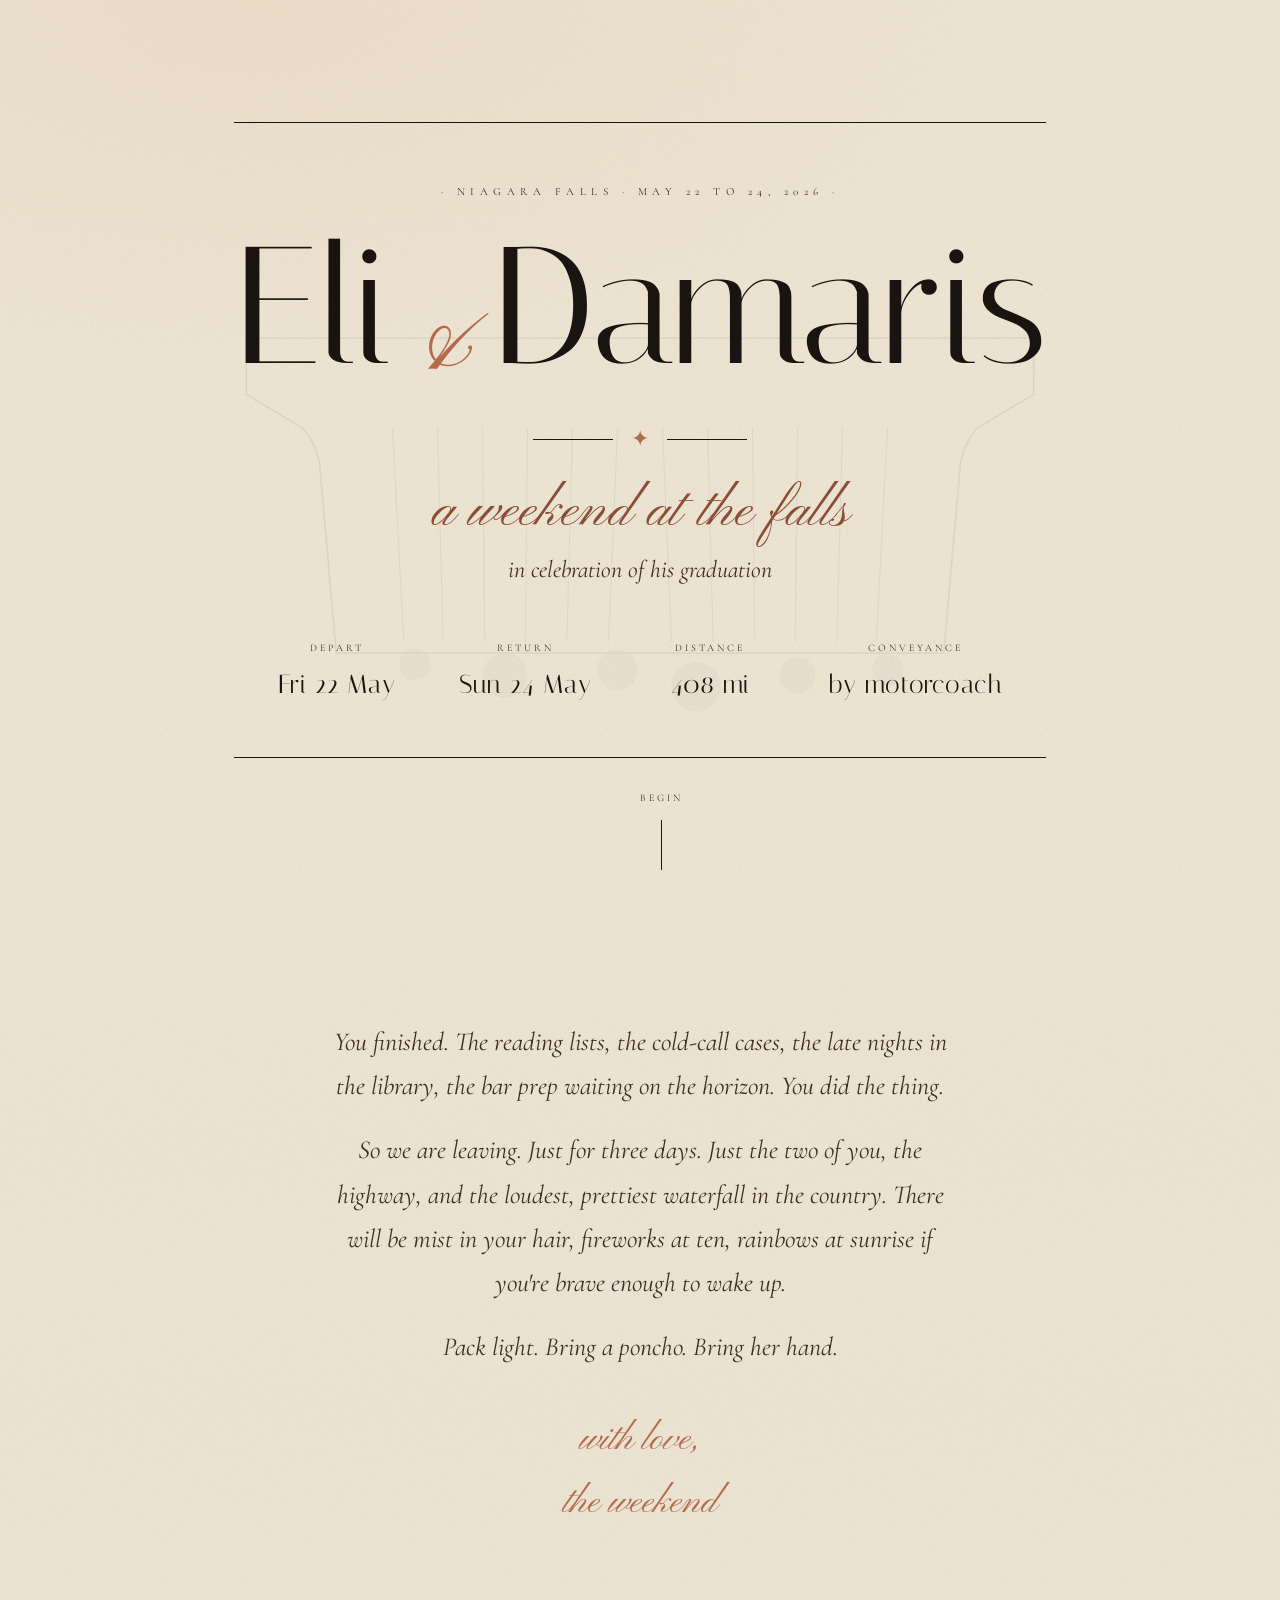
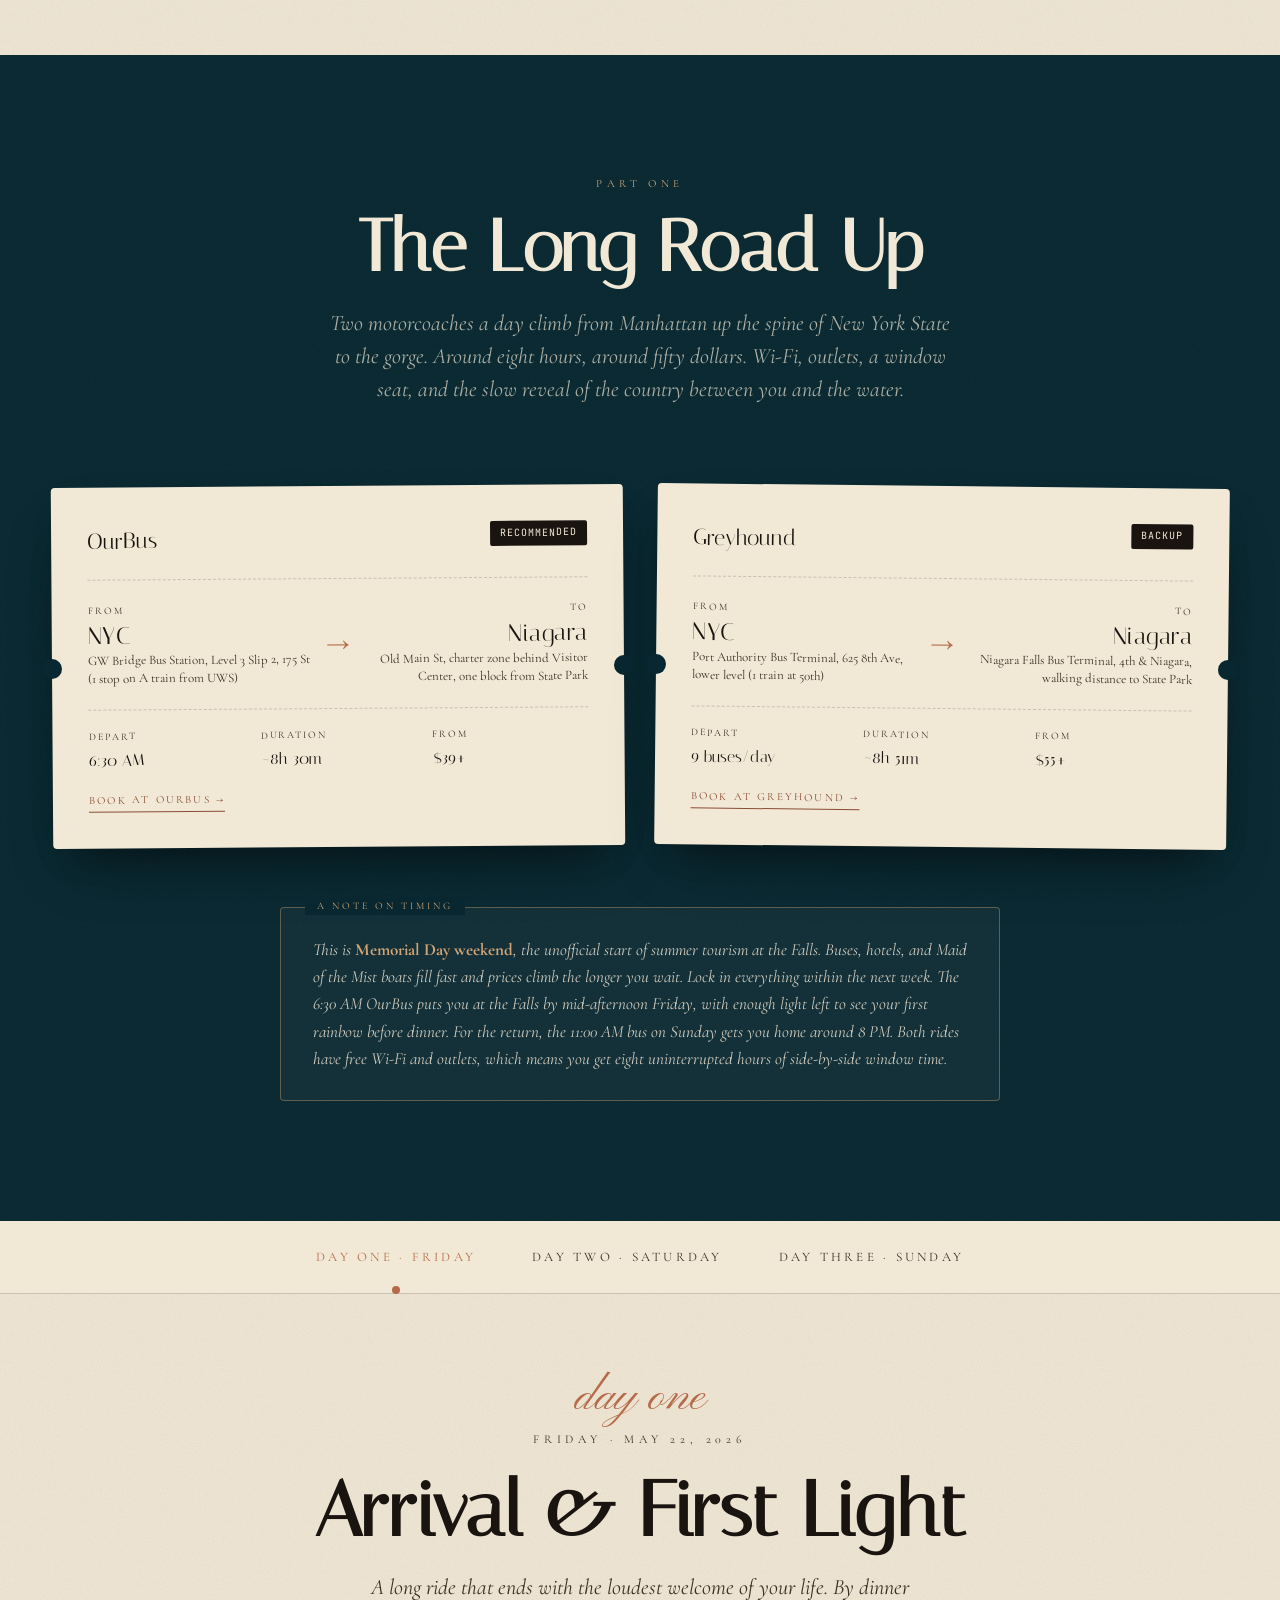
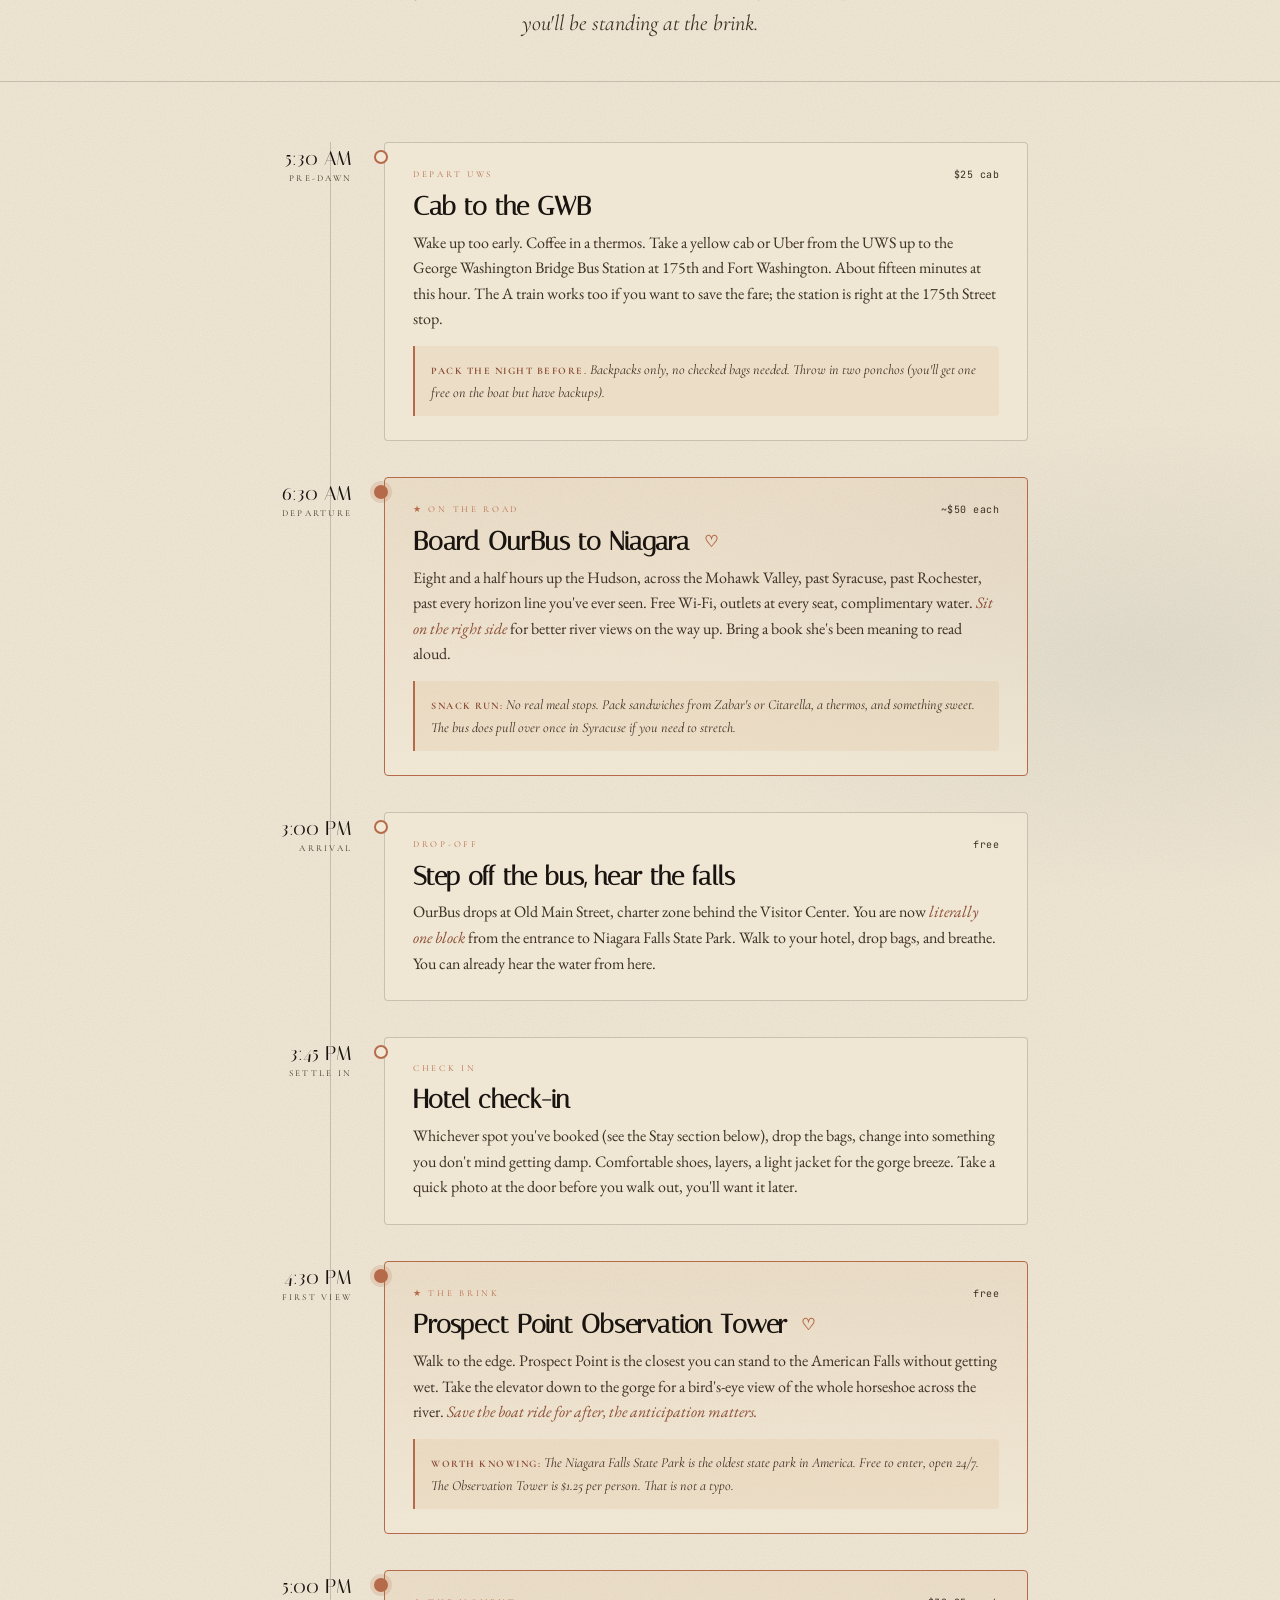
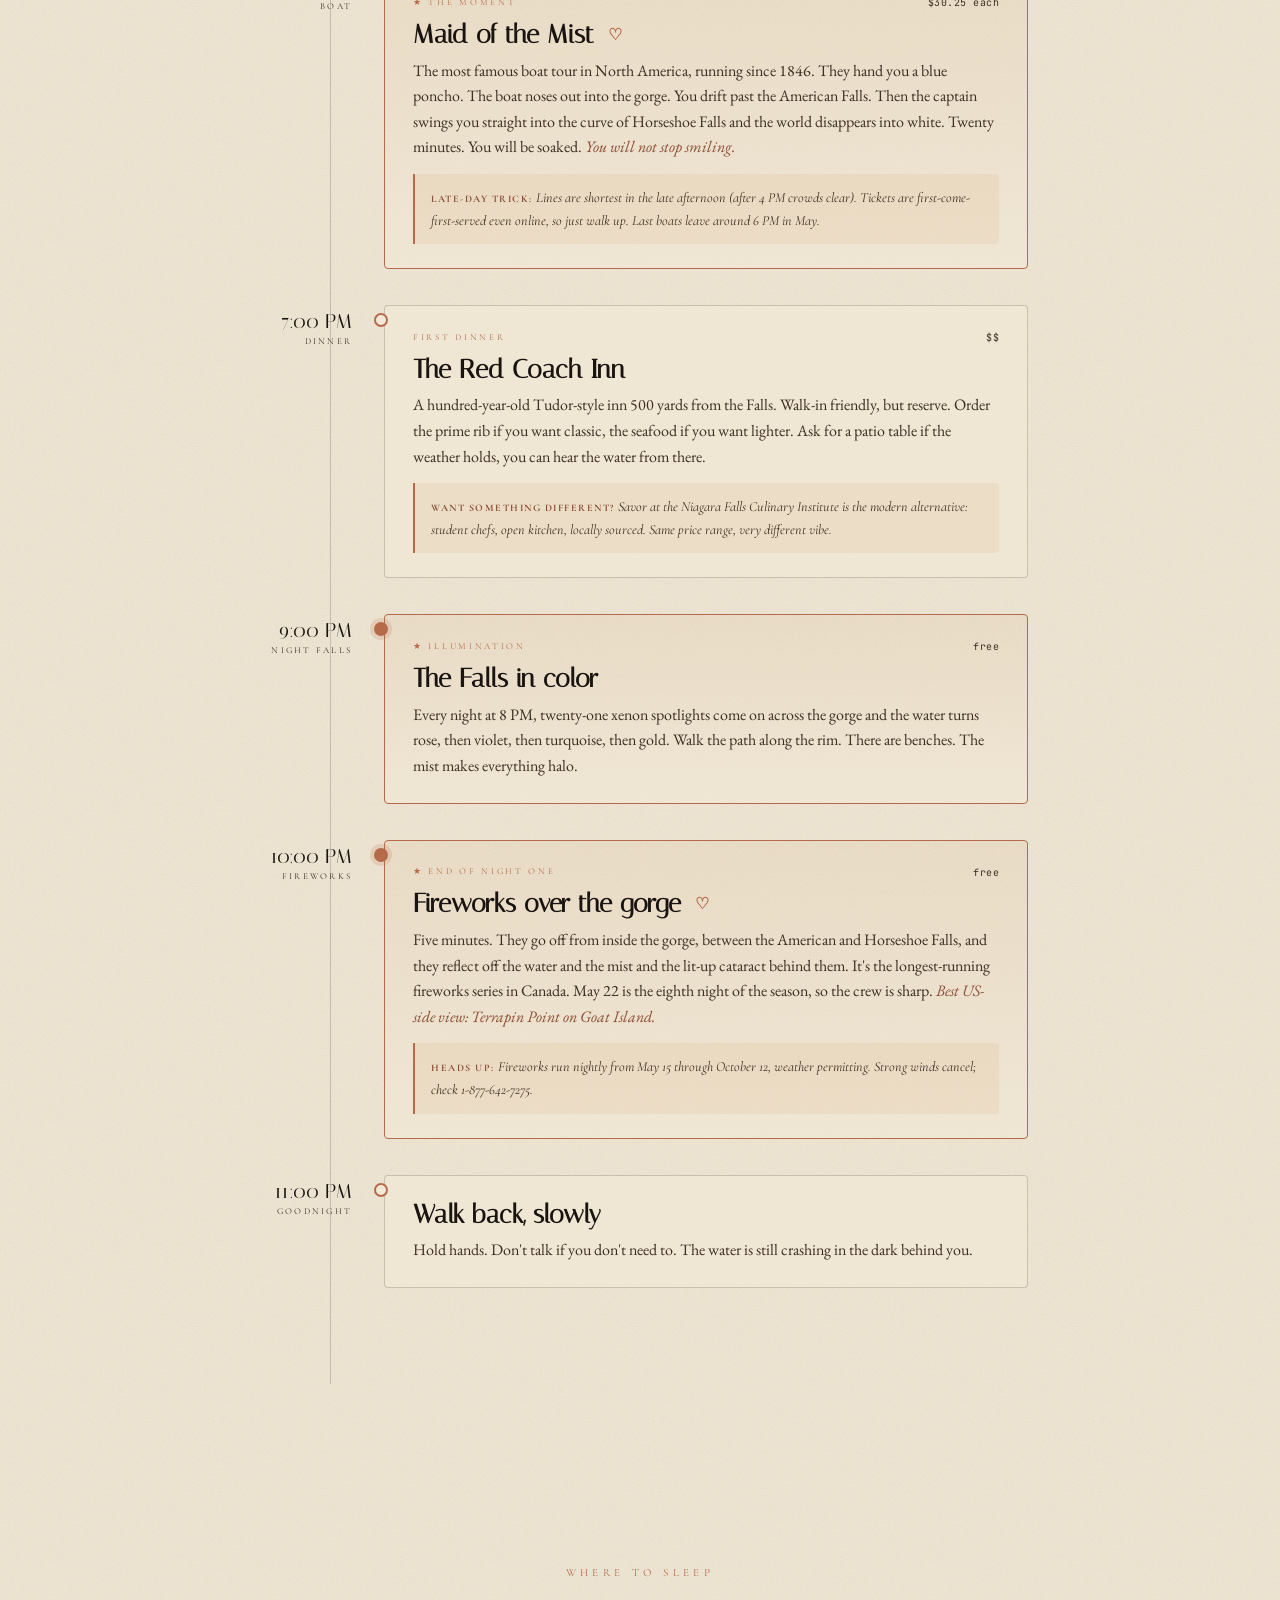
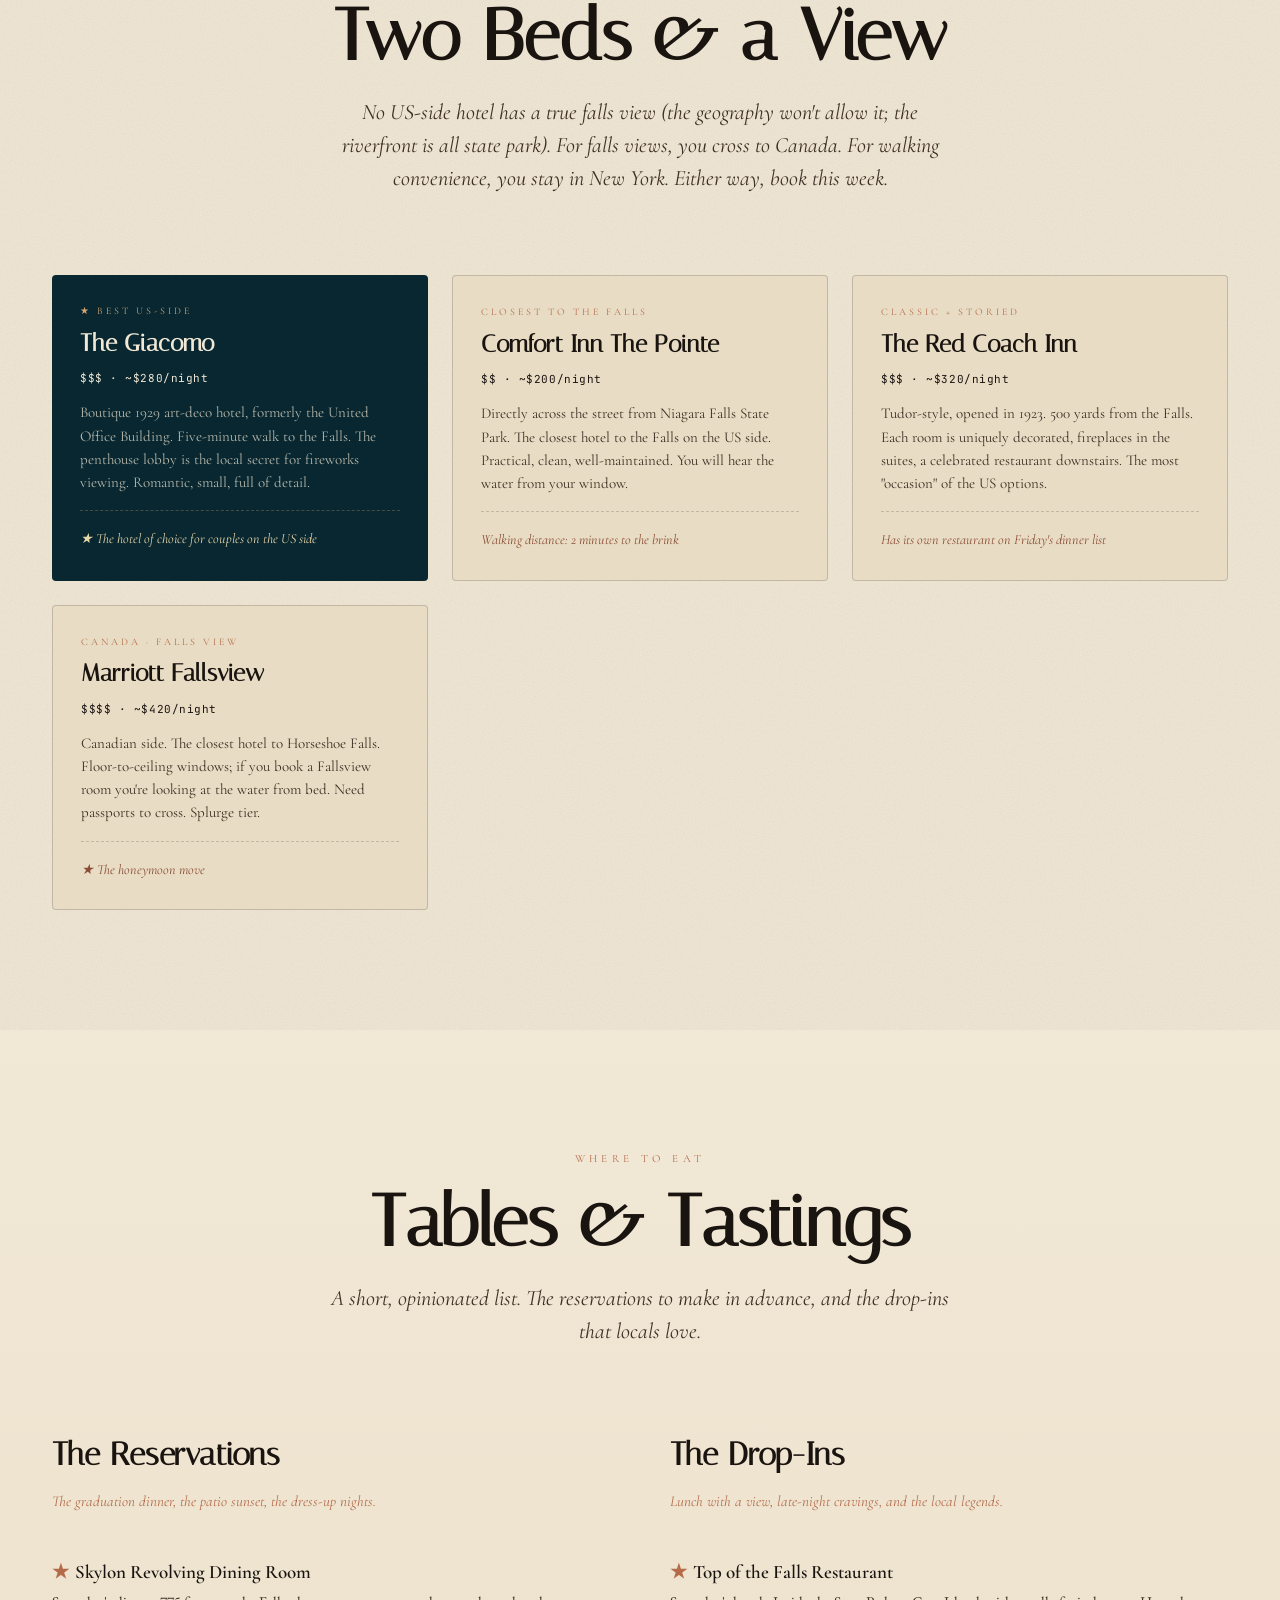
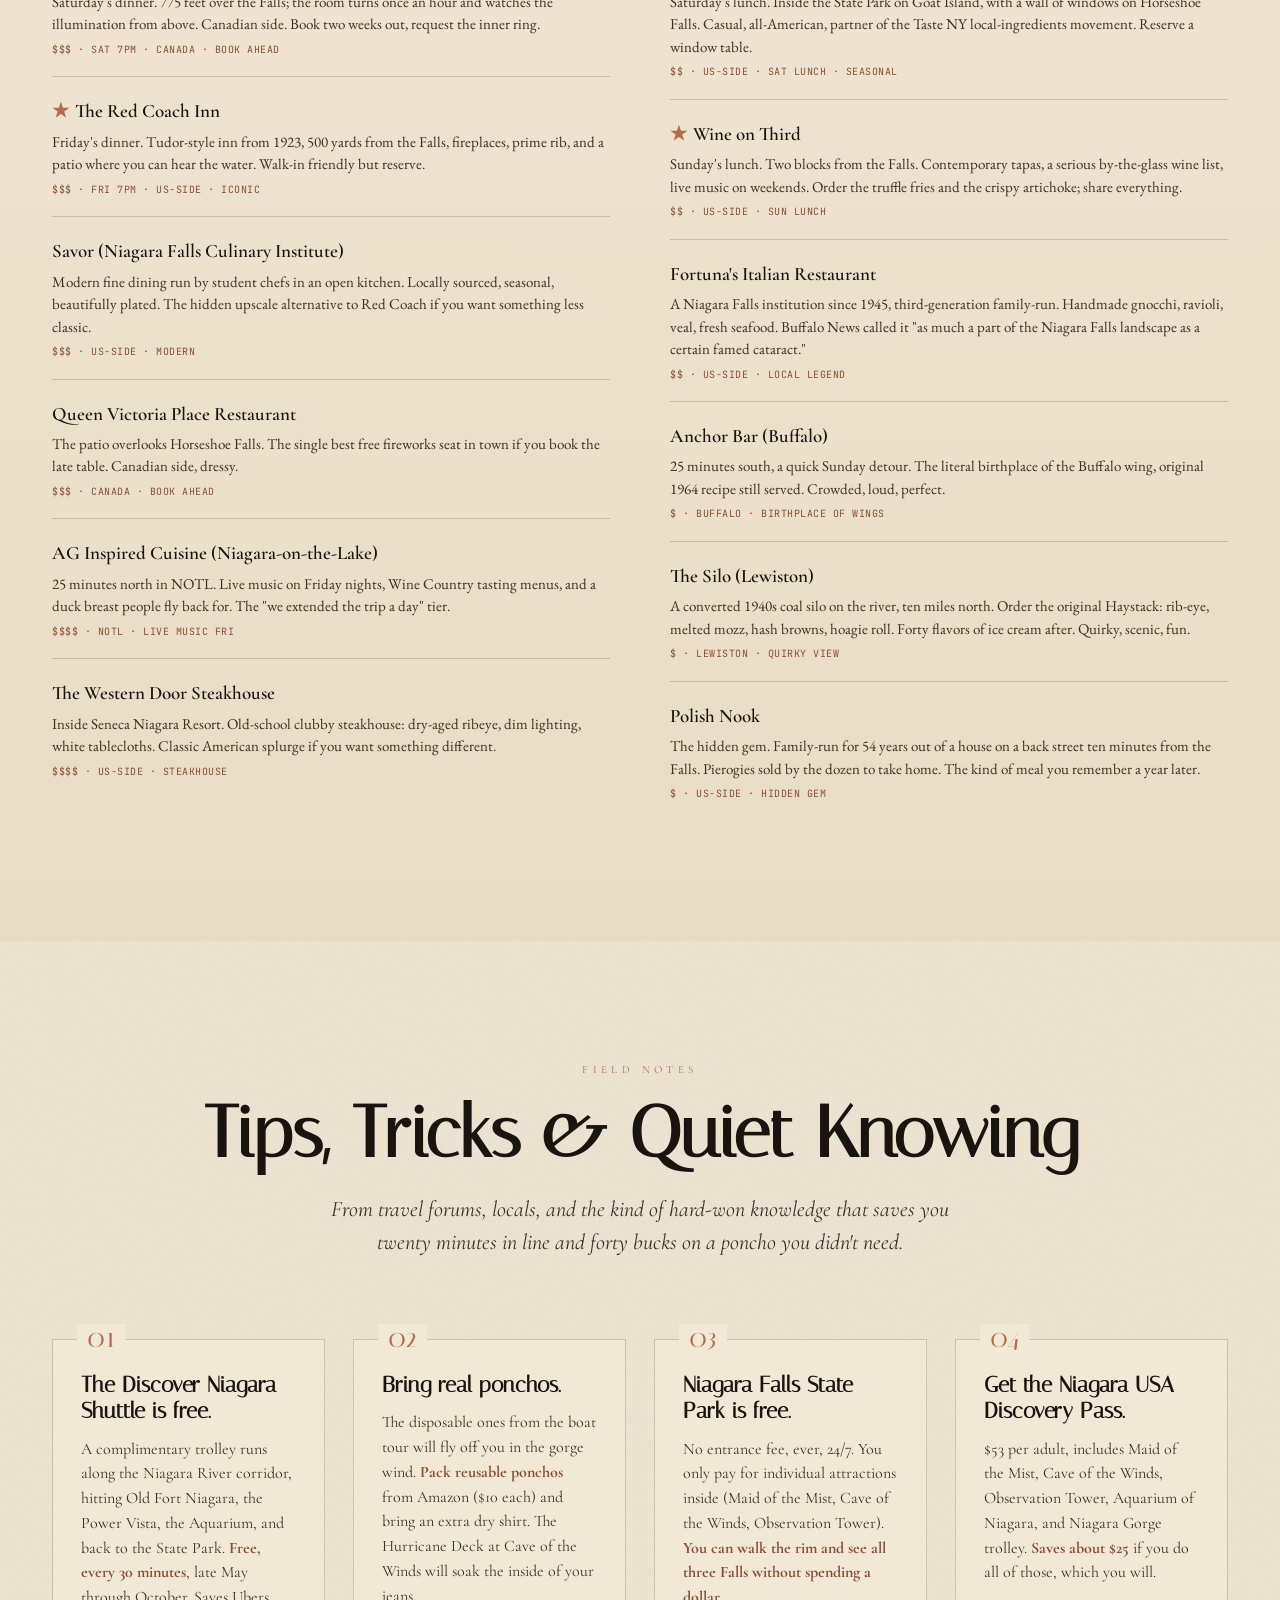
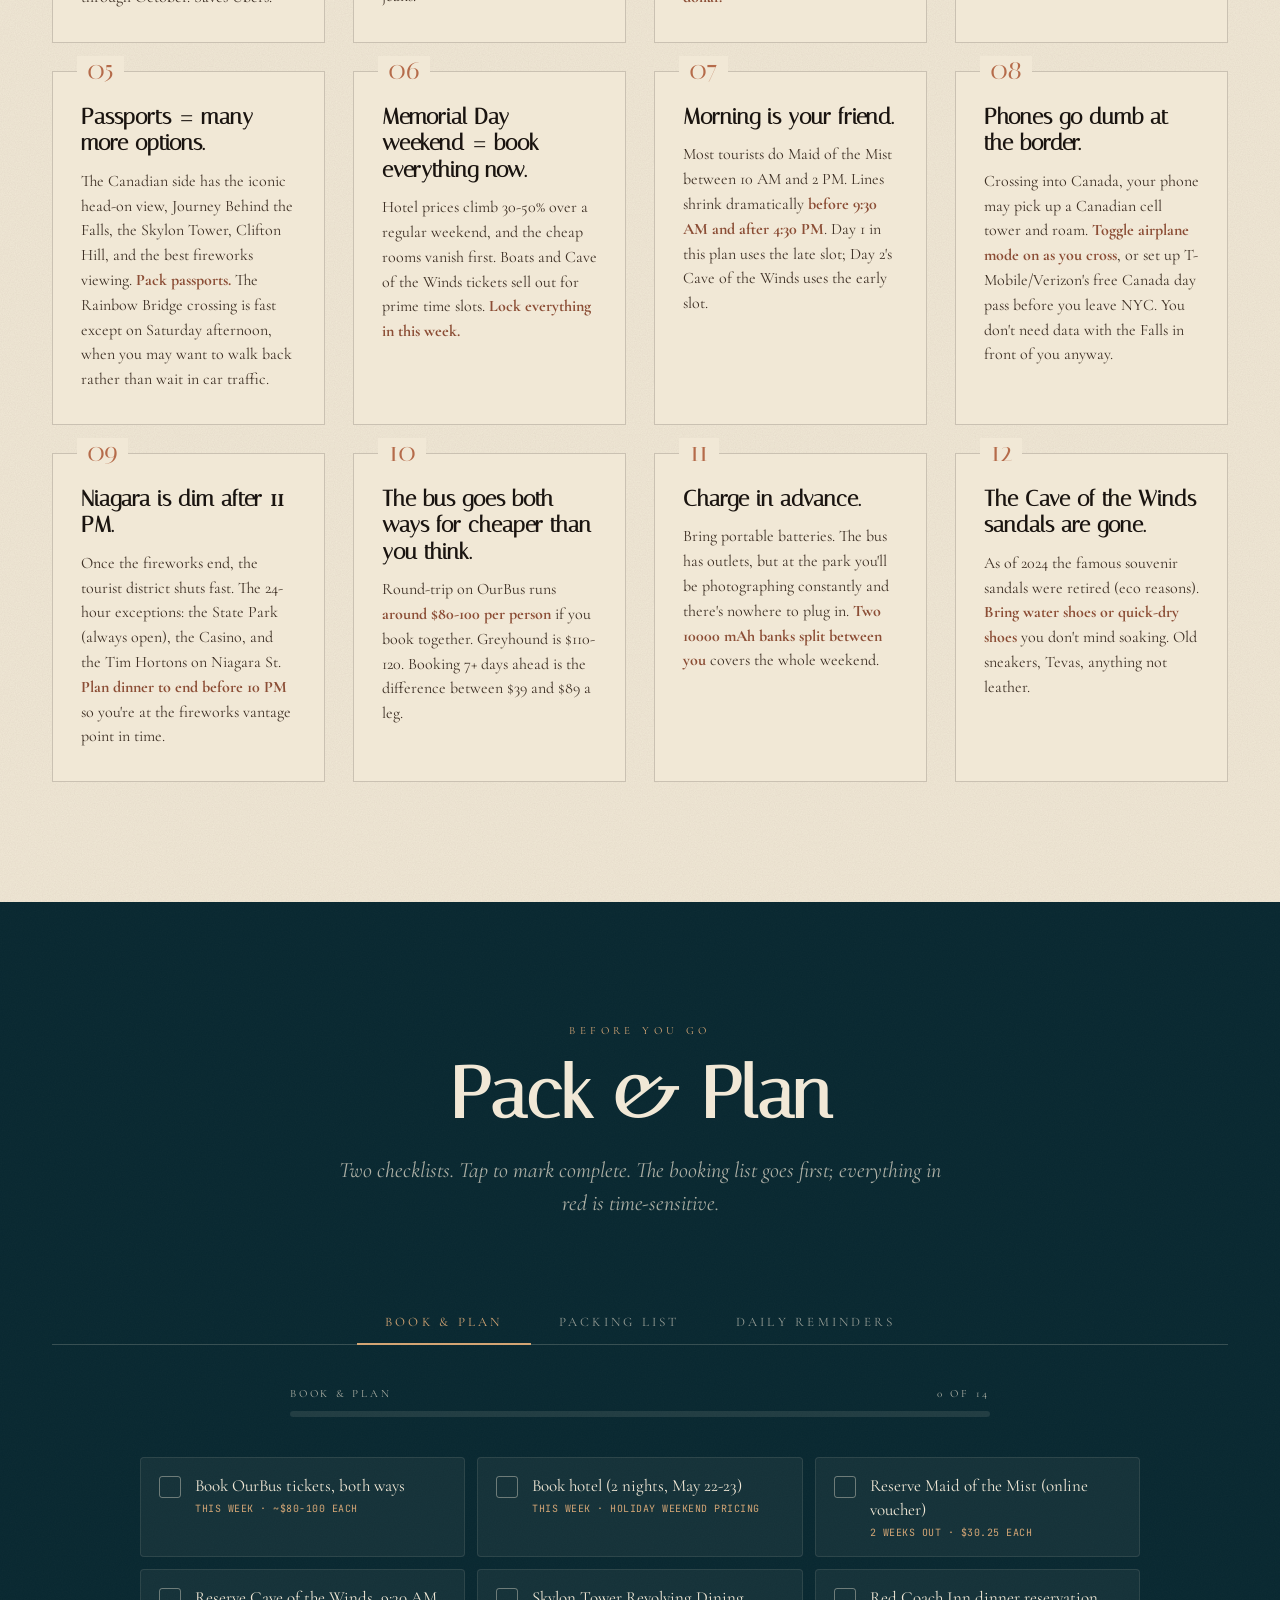
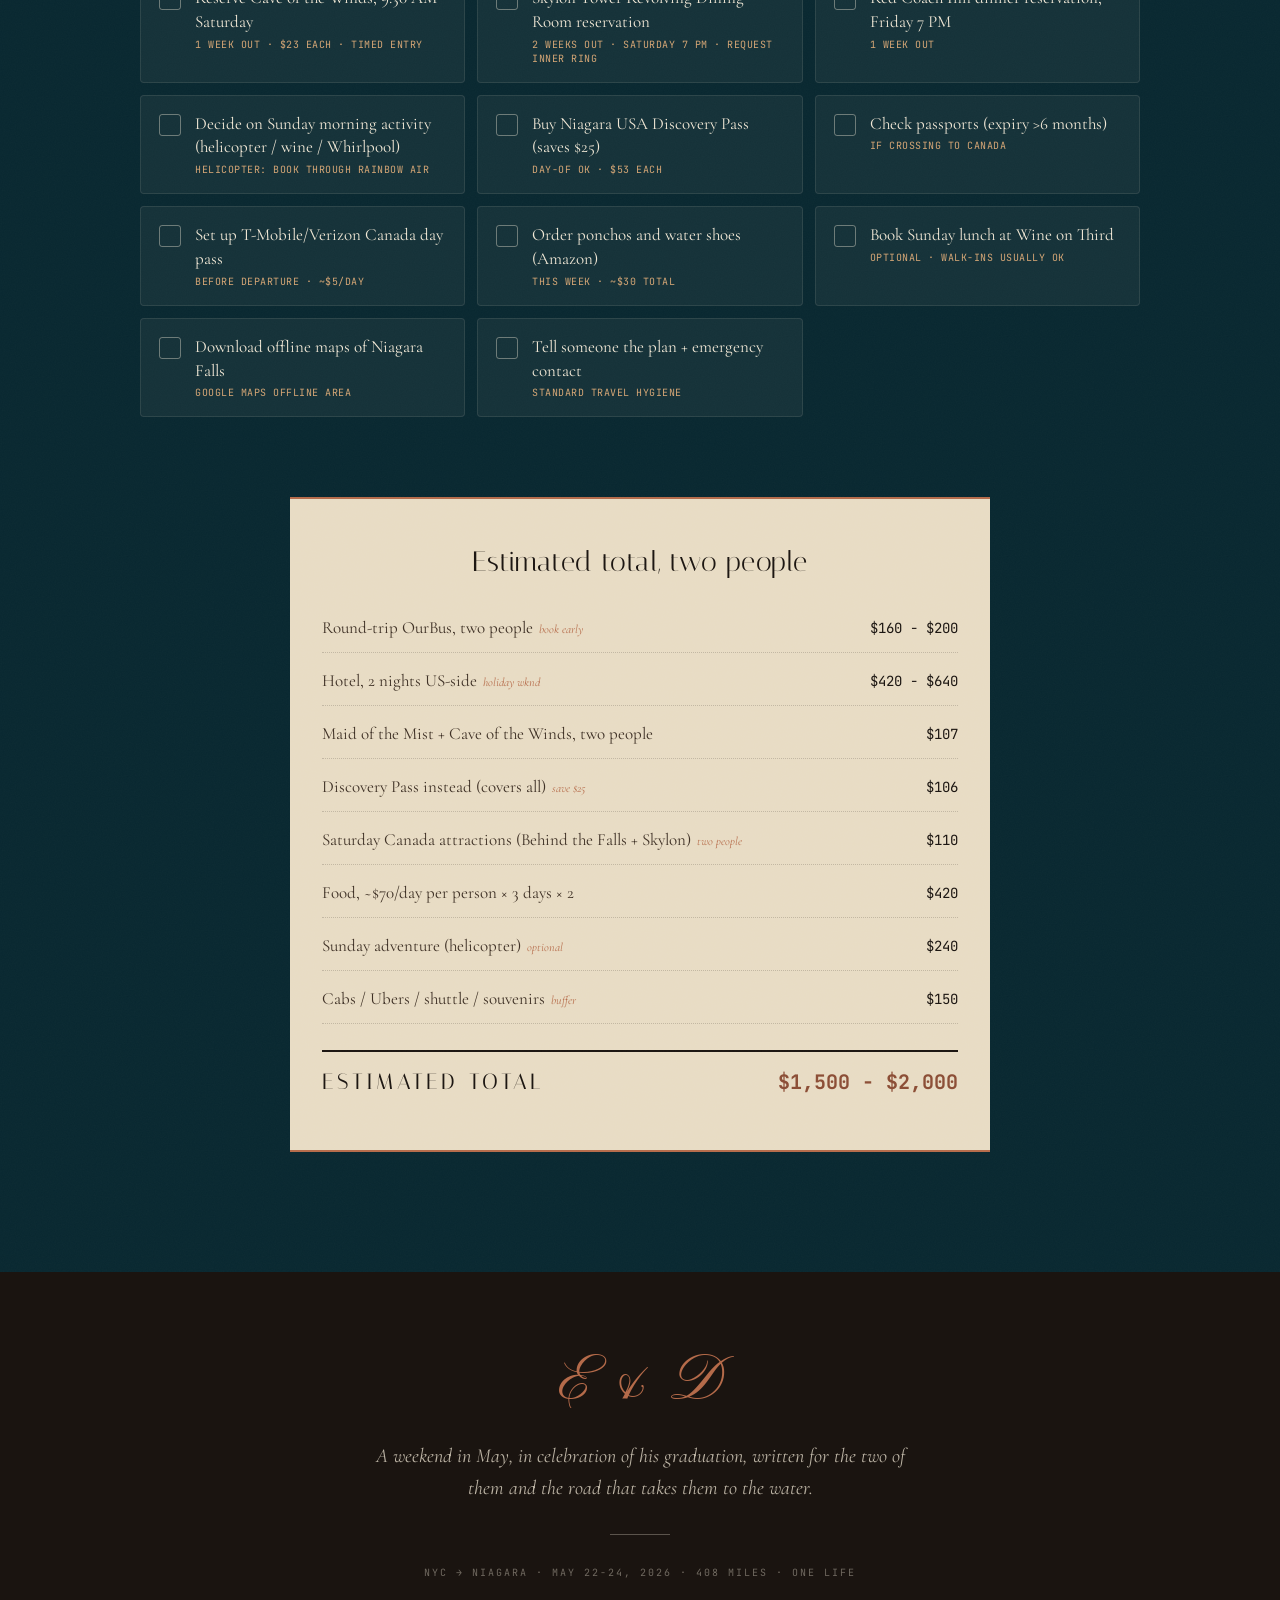
==== commit e4cbeec8: "Split inline assets into separate files and improve mobile experience Reorganize the single 2375-lin" ====
--- a/index.html
+++ b/index.html
@@ -2,1261 +2,18 @@
 <html lang="en">
 <head>
 <meta charset="UTF-8" />
-<meta name="viewport" content="width=device-width, initial-scale=1.0"/>
+<meta name="viewport" content="width=device-width, initial-scale=1.0, viewport-fit=cover"/>
+<meta name="theme-color" content="#f1e8d6"/>
+<meta name="description" content="A weekend at Niagara Falls for Eli & Damaris, May 22-24, 2026. Itinerary, travel, stays, food, and a full checklist." />
+<meta name="color-scheme" content="light" />
+<meta property="og:title" content="Eli &amp; Damaris · A Weekend in Niagara · May 2026" />
+<meta property="og:description" content="A weekend at the falls in celebration of his graduation. Itinerary, stays, food, and the full plan." />
+<meta property="og:type" content="website" />
 <title>Eli &amp; Damaris · A Weekend in Niagara · May 2026</title>
 <link rel="preconnect" href="https://fonts.googleapis.com">
 <link rel="preconnect" href="https://fonts.gstatic.com" crossorigin>
 <link href="https://fonts.googleapis.com/css2?family=Italiana&family=Cormorant+Garamond:ital,wght@0,300;0,400;0,500;0,600;0,700;1,300;1,400;1,500&family=EB+Garamond:ital,wght@0,400;0,500;0,600;1,400&family=Pinyon+Script&family=JetBrains+Mono:wght@400;500&display=swap" rel="stylesheet">
-<style>
-  :root {
-    --paper: #f1e8d6;
-    --paper-deep: #e8dcc4;
-    --ink: #1a1410;
-    --ink-soft: #3d2f24;
-    --teal: #0e3640;
-    --teal-deep: #082730;
-    --copper: #b56b4a;
-    --copper-deep: #8b4d35;
-    --gold: #d4a574;
-    --gold-soft: #e8d5a8;
-    --mist: #e8e2d3;
-    --rose: #c98572;
-    --rule: rgba(26, 20, 16, 0.18);
-    --shadow: 0 1px 0 rgba(26,20,16,0.04), 0 8px 24px -8px rgba(14,54,64,0.18);
-  }
-
-  * { box-sizing: border-box; margin: 0; padding: 0; }
-
-  html { scroll-behavior: smooth; }
-
-  body {
-    background: var(--paper);
-    color: var(--ink);
-    font-family: 'EB Garamond', Georgia, serif;
-    font-size: 18px;
-    line-height: 1.65;
-    overflow-x: hidden;
-    background-image:
-      radial-gradient(ellipse 1200px 600px at 20% 0%, rgba(212,165,116,0.12), transparent 60%),
-      radial-gradient(ellipse 800px 400px at 90% 30%, rgba(14,54,64,0.06), transparent 60%),
-      url("data:image/svg+xml;utf8,<svg xmlns='http://www.w3.org/2000/svg' width='220' height='220'><filter id='n'><feTurbulence type='fractalNoise' baseFrequency='0.85' numOctaves='2' stitchTiles='stitch'/><feColorMatrix values='0 0 0 0 0.1 0 0 0 0 0.08 0 0 0 0 0.06 0 0 0 0.08 0'/></filter><rect width='100%' height='100%' filter='url(%23n)'/></svg>");
-  }
-
-  ::selection { background: var(--copper); color: var(--paper); }
-
-  /* ─────────────── Typography ─────────────── */
-  .display {
-    font-family: 'Italiana', serif;
-    font-weight: 400;
-    letter-spacing: 0.02em;
-  }
-  .script {
-    font-family: 'Pinyon Script', cursive;
-    font-weight: 400;
-  }
-  .smallcaps {
-    font-family: 'Cormorant Garamond', serif;
-    text-transform: uppercase;
-    letter-spacing: 0.32em;
-    font-weight: 500;
-  }
-  .mono {
-    font-family: 'JetBrains Mono', monospace;
-    font-size: 0.78em;
-    letter-spacing: 0.05em;
-  }
-
-  /* ─────────────── Layout ─────────────── */
-  .container {
-    max-width: 1240px;
-    margin: 0 auto;
-    padding: 0 32px;
-  }
-  .container-narrow {
-    max-width: 880px;
-    margin: 0 auto;
-    padding: 0 32px;
-  }
-
-  /* ─────────────── Top Bar ─────────────── */
-  .topbar {
-    position: fixed;
-    top: 0; left: 0; right: 0;
-    z-index: 50;
-    background: rgba(241, 232, 214, 0.85);
-    backdrop-filter: blur(12px);
-    -webkit-backdrop-filter: blur(12px);
-    border-bottom: 1px solid var(--rule);
-    padding: 14px 32px;
-    display: flex;
-    justify-content: space-between;
-    align-items: center;
-    transform: translateY(-100%);
-    transition: transform 0.5s cubic-bezier(0.7, 0, 0.2, 1);
-  }
-  .topbar.visible { transform: translateY(0); }
-  .topbar-brand {
-    font-family: 'Italiana', serif;
-    font-size: 16px;
-    letter-spacing: 0.18em;
-    text-transform: uppercase;
-    color: var(--ink);
-  }
-  .topbar-nav {
-    display: flex;
-    gap: 28px;
-  }
-  .topbar-nav a {
-    font-family: 'Cormorant Garamond', serif;
-    font-size: 13px;
-    text-transform: uppercase;
-    letter-spacing: 0.22em;
-    color: var(--ink-soft);
-    text-decoration: none;
-    transition: color 0.2s;
-    font-weight: 500;
-  }
-  .topbar-nav a:hover { color: var(--copper); }
-  @media (max-width: 800px) {
-    .topbar-nav { display: none; }
-  }
-
-  /* ─────────────── Hero ─────────────── */
-  .hero {
-    min-height: 100vh;
-    position: relative;
-    display: flex;
-    flex-direction: column;
-    justify-content: center;
-    padding: 60px 32px 80px;
-    overflow: hidden;
-  }
-
-  .hero-watermark {
-    position: absolute;
-    inset: 0;
-    pointer-events: none;
-    opacity: 0.07;
-    display: flex;
-    align-items: center;
-    justify-content: center;
-  }
-  .hero-watermark svg {
-    width: 90vw;
-    max-width: 900px;
-    height: auto;
-  }
-
-  .hero-frame {
-    position: relative;
-    z-index: 2;
-    border-top: 1px solid var(--ink);
-    border-bottom: 1px solid var(--ink);
-    padding: 60px 0 50px;
-    text-align: center;
-  }
-
-  .hero-postmark {
-    font-family: 'Cormorant Garamond', serif;
-    text-transform: uppercase;
-    letter-spacing: 0.5em;
-    font-size: 11px;
-    color: var(--ink-soft);
-    margin-bottom: 30px;
-    opacity: 0;
-    animation: fadeUp 1.2s 0.2s forwards;
-  }
-
-  .hero-title {
-    font-size: clamp(64px, 13vw, 180px);
-    line-height: 0.92;
-    letter-spacing: -0.01em;
-    margin: 0;
-    color: var(--ink);
-    opacity: 0;
-    animation: fadeUp 1.4s 0.5s forwards;
-  }
-  .hero-title .amp {
-    font-family: 'Pinyon Script', cursive;
-    font-size: 0.7em;
-    color: var(--copper);
-    font-style: italic;
-    margin: 0 0.05em;
-    vertical-align: -0.06em;
-  }
-
-  .hero-divider {
-    display: flex;
-    align-items: center;
-    justify-content: center;
-    gap: 18px;
-    margin: 32px 0;
-    opacity: 0;
-    animation: fadeUp 1s 0.9s forwards;
-  }
-  .hero-divider .line {
-    width: 80px;
-    height: 1px;
-    background: var(--ink);
-  }
-  .hero-divider .ornament {
-    color: var(--copper);
-    font-size: 22px;
-    line-height: 1;
-  }
-
-  .hero-subtitle {
-    font-family: 'Pinyon Script', cursive;
-    font-size: clamp(32px, 5vw, 56px);
-    color: var(--copper-deep);
-    line-height: 1.1;
-    margin-bottom: 6px;
-    opacity: 0;
-    animation: fadeUp 1.2s 1.1s forwards;
-  }
-
-  .hero-occasion {
-    font-family: 'Cormorant Garamond', serif;
-    font-style: italic;
-    font-size: clamp(18px, 2vw, 24px);
-    color: var(--ink-soft);
-    opacity: 0;
-    animation: fadeUp 1s 1.4s forwards;
-  }
-
-  .hero-meta {
-    margin-top: 50px;
-    display: flex;
-    justify-content: center;
-    gap: clamp(20px, 5vw, 80px);
-    flex-wrap: wrap;
-    opacity: 0;
-    animation: fadeUp 1s 1.7s forwards;
-  }
-  .hero-meta-item {
-    text-align: center;
-  }
-  .hero-meta-label {
-    display: block;
-    font-family: 'Cormorant Garamond', serif;
-    text-transform: uppercase;
-    letter-spacing: 0.3em;
-    font-size: 10px;
-    color: var(--ink-soft);
-    margin-bottom: 8px;
-  }
-  .hero-meta-value {
-    font-family: 'Italiana', serif;
-    font-size: clamp(18px, 2.5vw, 26px);
-    color: var(--ink);
-  }
-
-  .hero-scroll {
-    position: absolute;
-    bottom: 30px;
-    left: 50%;
-    transform: translateX(-50%);
-    display: flex;
-    flex-direction: column;
-    align-items: center;
-    gap: 14px;
-    color: var(--ink-soft);
-    text-decoration: none;
-    opacity: 0;
-    animation: fadeUp 1s 2s forwards;
-  }
-  .hero-scroll-line {
-    width: 1px;
-    height: 50px;
-    background: var(--ink);
-    position: relative;
-    overflow: hidden;
-  }
-  .hero-scroll-line::after {
-    content: '';
-    position: absolute;
-    top: -100%;
-    left: 0; right: 0;
-    height: 50%;
-    background: linear-gradient(to bottom, transparent, var(--copper));
-    animation: dripDown 2.2s infinite;
-  }
-  @keyframes dripDown {
-    0% { top: -100%; }
-    100% { top: 200%; }
-  }
-  .hero-scroll-text {
-    font-family: 'Cormorant Garamond', serif;
-    text-transform: uppercase;
-    letter-spacing: 0.3em;
-    font-size: 10px;
-  }
-
-  @keyframes fadeUp {
-    from { opacity: 0; transform: translateY(20px); }
-    to { opacity: 1; transform: translateY(0); }
-  }
-
-  /* ─────────────── Section Header ─────────────── */
-  .section {
-    padding: 120px 0;
-    position: relative;
-  }
-  .section-header {
-    text-align: center;
-    margin-bottom: 80px;
-  }
-  .section-eyebrow {
-    font-family: 'Cormorant Garamond', serif;
-    text-transform: uppercase;
-    letter-spacing: 0.4em;
-    font-size: 11px;
-    color: var(--copper);
-    margin-bottom: 18px;
-  }
-  .section-title {
-    font-family: 'Italiana', serif;
-    font-size: clamp(38px, 6vw, 72px);
-    line-height: 1;
-    color: var(--ink);
-    margin-bottom: 24px;
-  }
-  .section-lede {
-    font-family: 'Cormorant Garamond', serif;
-    font-style: italic;
-    font-size: clamp(18px, 2vw, 22px);
-    color: var(--ink-soft);
-    max-width: 620px;
-    margin: 0 auto;
-    line-height: 1.5;
-  }
-
-  /* ─────────────── Letter Section ─────────────── */
-  .letter {
-    background: linear-gradient(180deg, transparent 0%, rgba(232, 226, 211, 0.5) 50%, transparent 100%);
-    text-align: center;
-  }
-  .letter-content {
-    max-width: 700px;
-    margin: 0 auto;
-    padding: 0 32px;
-  }
-  .letter-content p {
-    font-family: 'Cormorant Garamond', serif;
-    font-size: clamp(20px, 2.4vw, 26px);
-    line-height: 1.7;
-    color: var(--ink-soft);
-    font-style: italic;
-    margin-bottom: 20px;
-  }
-  .letter-signature {
-    margin-top: 40px;
-    font-family: 'Pinyon Script', cursive;
-    font-size: 38px;
-    color: var(--copper);
-  }
-
-  /* ─────────────── Bus Section ─────────────── */
-  .bus {
-    background: var(--teal-deep);
-    color: var(--paper);
-    position: relative;
-    overflow: hidden;
-  }
-  .bus::before {
-    content: '';
-    position: absolute;
-    inset: 0;
-    background-image: url("data:image/svg+xml;utf8,<svg xmlns='http://www.w3.org/2000/svg' width='220' height='220'><filter id='n'><feTurbulence type='fractalNoise' baseFrequency='0.85' numOctaves='2' stitchTiles='stitch'/><feColorMatrix values='0 0 0 0 1 0 0 0 0 0.95 0 0 0 0 0.85 0 0 0 0.04 0'/></filter><rect width='100%' height='100%' filter='url(%23n)'/></svg>");
-    opacity: 0.6;
-    pointer-events: none;
-  }
-  .bus .section-eyebrow { color: var(--gold); }
-  .bus .section-title { color: var(--paper); }
-  .bus .section-lede { color: rgba(241, 232, 214, 0.7); }
-
-  .ticket-grid {
-    display: grid;
-    grid-template-columns: 1fr 1fr;
-    gap: 32px;
-    margin-top: 40px;
-    position: relative;
-  }
-  @media (max-width: 760px) {
-    .ticket-grid { grid-template-columns: 1fr; }
-  }
-
-  .ticket {
-    background: var(--paper);
-    color: var(--ink);
-    border-radius: 4px;
-    padding: 36px;
-    position: relative;
-    box-shadow: 0 30px 60px -20px rgba(0,0,0,0.4), 0 18px 36px -18px rgba(0,0,0,0.3);
-    transform: rotate(-0.4deg);
-    transition: transform 0.4s cubic-bezier(0.2, 0.7, 0.3, 1);
-  }
-  .ticket:nth-child(2) { transform: rotate(0.6deg); }
-  .ticket:hover { transform: rotate(0) translateY(-4px); }
-
-  .ticket::before {
-    content: '';
-    position: absolute;
-    top: 50%;
-    left: -10px;
-    width: 20px;
-    height: 20px;
-    background: var(--teal-deep);
-    border-radius: 50%;
-    transform: translateY(-50%);
-  }
-  .ticket::after {
-    content: '';
-    position: absolute;
-    top: 50%;
-    right: -10px;
-    width: 20px;
-    height: 20px;
-    background: var(--teal-deep);
-    border-radius: 50%;
-    transform: translateY(-50%);
-  }
-
-  .ticket-header {
-    display: flex;
-    justify-content: space-between;
-    align-items: flex-start;
-    padding-bottom: 20px;
-    border-bottom: 1px dashed var(--rule);
-    margin-bottom: 22px;
-  }
-  .ticket-co {
-    font-family: 'Italiana', serif;
-    font-size: 22px;
-    color: var(--ink);
-  }
-  .ticket-pill {
-    font-family: 'JetBrains Mono', monospace;
-    font-size: 10px;
-    background: var(--ink);
-    color: var(--paper);
-    padding: 4px 10px;
-    border-radius: 2px;
-    letter-spacing: 0.1em;
-  }
-  .ticket-route {
-    display: grid;
-    grid-template-columns: 1fr auto 1fr;
-    gap: 16px;
-    align-items: center;
-    margin-bottom: 22px;
-  }
-  .ticket-stop {
-    font-family: 'Cormorant Garamond', serif;
-  }
-  .ticket-stop .label {
-    text-transform: uppercase;
-    font-size: 10px;
-    letter-spacing: 0.2em;
-    color: var(--ink-soft);
-    margin-bottom: 4px;
-  }
-  .ticket-stop .city {
-    font-family: 'Italiana', serif;
-    font-size: 24px;
-    line-height: 1;
-    margin-bottom: 4px;
-  }
-  .ticket-stop .detail {
-    font-size: 13px;
-    color: var(--ink-soft);
-    line-height: 1.4;
-  }
-  .ticket-arrow {
-    color: var(--copper);
-    font-size: 24px;
-  }
-  .ticket-stop.right { text-align: right; }
-
-  .ticket-meta {
-    display: grid;
-    grid-template-columns: repeat(3, 1fr);
-    gap: 16px;
-    padding-top: 18px;
-    border-top: 1px dashed var(--rule);
-  }
-  .ticket-meta-item .label {
-    font-family: 'Cormorant Garamond', serif;
-    text-transform: uppercase;
-    font-size: 10px;
-    letter-spacing: 0.2em;
-    color: var(--ink-soft);
-    margin-bottom: 2px;
-  }
-  .ticket-meta-item .value {
-    font-family: 'Italiana', serif;
-    font-size: 16px;
-    color: var(--ink);
-  }
-  .ticket-cta {
-    display: inline-flex;
-    align-items: center;
-    gap: 8px;
-    margin-top: 18px;
-    font-family: 'Cormorant Garamond', serif;
-    text-transform: uppercase;
-    letter-spacing: 0.2em;
-    font-size: 11px;
-    color: var(--copper-deep);
-    text-decoration: none;
-    border-bottom: 1px solid var(--copper-deep);
-    padding-bottom: 2px;
-    transition: gap 0.3s;
-  }
-  .ticket-cta:hover { gap: 14px; }
-
-  .bus-tip {
-    margin-top: 60px;
-    padding: 28px 32px;
-    border: 1px solid rgba(212, 165, 116, 0.4);
-    border-radius: 4px;
-    color: var(--paper);
-    position: relative;
-    background: rgba(241, 232, 214, 0.04);
-    max-width: 720px;
-    margin-left: auto;
-    margin-right: auto;
-  }
-  .bus-tip-label {
-    position: absolute;
-    top: -10px;
-    left: 24px;
-    background: var(--teal-deep);
-    padding: 0 12px;
-    font-family: 'Cormorant Garamond', serif;
-    text-transform: uppercase;
-    letter-spacing: 0.3em;
-    font-size: 10px;
-    color: var(--gold);
-  }
-  .bus-tip p {
-    font-family: 'Cormorant Garamond', serif;
-    font-style: italic;
-    font-size: 17px;
-    line-height: 1.6;
-    color: rgba(241, 232, 214, 0.85);
-  }
-  .bus-tip strong {
-    color: var(--gold);
-    font-style: normal;
-  }
-
-  /* ─────────────── Itinerary Days ─────────────── */
-  .days-nav {
-    position: sticky;
-    top: 0;
-    z-index: 20;
-    background: var(--paper);
-    border-bottom: 1px solid var(--rule);
-    padding: 18px 0;
-    margin-bottom: 0;
-  }
-  .days-nav-inner {
-    display: flex;
-    gap: 0;
-    justify-content: center;
-    flex-wrap: wrap;
-  }
-  .days-nav button {
-    background: transparent;
-    border: none;
-    cursor: pointer;
-    padding: 10px 28px;
-    font-family: 'Cormorant Garamond', serif;
-    font-size: 13px;
-    text-transform: uppercase;
-    letter-spacing: 0.25em;
-    color: var(--ink-soft);
-    position: relative;
-    transition: color 0.3s;
-  }
-  .days-nav button.active {
-    color: var(--copper);
-  }
-  .days-nav button.active::after {
-    content: '';
-    position: absolute;
-    bottom: -19px;
-    left: 50%;
-    transform: translateX(-50%);
-    width: 8px;
-    height: 8px;
-    background: var(--copper);
-    border-radius: 50%;
-  }
-  .days-nav button:hover { color: var(--copper); }
-  @media (max-width: 600px) {
-    .days-nav button { padding: 8px 12px; font-size: 11px; }
-  }
-
-  .day {
-    display: none;
-    animation: fadeUp 0.6s ease;
-  }
-  .day.active { display: block; }
-
-  .day-hero {
-    text-align: center;
-    padding: 80px 32px 40px;
-    border-bottom: 1px solid var(--rule);
-  }
-  .day-number {
-    font-family: 'Pinyon Script', cursive;
-    font-size: 48px;
-    color: var(--copper);
-    line-height: 1;
-    margin-bottom: 8px;
-  }
-  .day-date {
-    font-family: 'Cormorant Garamond', serif;
-    text-transform: uppercase;
-    letter-spacing: 0.4em;
-    font-size: 12px;
-    color: var(--ink-soft);
-    margin-bottom: 22px;
-  }
-  .day-title {
-    font-family: 'Italiana', serif;
-    font-size: clamp(40px, 6vw, 84px);
-    line-height: 1;
-    color: var(--ink);
-    margin-bottom: 20px;
-  }
-  .day-tagline {
-    font-family: 'Cormorant Garamond', serif;
-    font-style: italic;
-    font-size: clamp(18px, 2vw, 22px);
-    color: var(--ink-soft);
-    max-width: 580px;
-    margin: 0 auto;
-  }
-
-  /* ─────────────── Timeline ─────────────── */
-  .timeline {
-    max-width: 840px;
-    margin: 0 auto;
-    padding: 60px 32px 120px;
-    position: relative;
-  }
-  .timeline::before {
-    content: '';
-    position: absolute;
-    left: 110px;
-    top: 60px;
-    bottom: 60px;
-    width: 1px;
-    background: var(--rule);
-  }
-  @media (max-width: 700px) {
-    .timeline::before { left: 24px; }
-  }
-
-  .moment {
-    display: grid;
-    grid-template-columns: 100px 1fr;
-    gap: 32px;
-    margin-bottom: 36px;
-    position: relative;
-    align-items: start;
-  }
-  @media (max-width: 700px) {
-    .moment {
-      grid-template-columns: 1fr;
-      gap: 0;
-      padding-left: 50px;
-    }
-  }
-
-  .moment-time {
-    text-align: right;
-    padding-top: 6px;
-    position: relative;
-  }
-  .moment-time .clock {
-    font-family: 'Italiana', serif;
-    font-size: 20px;
-    color: var(--ink);
-    line-height: 1;
-    margin-bottom: 4px;
-  }
-  .moment-time .label {
-    font-family: 'Cormorant Garamond', serif;
-    text-transform: uppercase;
-    letter-spacing: 0.25em;
-    font-size: 9px;
-    color: var(--ink-soft);
-  }
-  @media (max-width: 700px) {
-    .moment-time {
-      text-align: left;
-      margin-bottom: 8px;
-    }
-  }
-
-  .moment-dot {
-    position: absolute;
-    right: -36px;
-    top: 8px;
-    width: 14px;
-    height: 14px;
-    background: var(--paper);
-    border: 2px solid var(--copper);
-    border-radius: 50%;
-    z-index: 2;
-  }
-  .moment.starred .moment-dot {
-    background: var(--copper);
-    box-shadow: 0 0 0 4px rgba(181, 107, 74, 0.18);
-  }
-  @media (max-width: 700px) {
-    .moment-dot {
-      right: auto;
-      left: -34px;
-    }
-  }
-
-  .moment-card {
-    background: rgba(241, 232, 214, 0.7);
-    border: 1px solid var(--rule);
-    border-radius: 4px;
-    padding: 24px 28px;
-    transition: all 0.4s cubic-bezier(0.2, 0.7, 0.3, 1);
-    position: relative;
-  }
-  .moment-card:hover {
-    background: var(--paper);
-    transform: translateY(-2px);
-    box-shadow: 0 18px 32px -16px rgba(14, 54, 64, 0.15);
-    border-color: var(--copper);
-  }
-
-  .moment.starred .moment-card {
-    background: linear-gradient(180deg, rgba(212, 165, 116, 0.12), rgba(241, 232, 214, 0.7));
-    border-color: var(--copper);
-  }
-
-  .moment-meta {
-    display: flex;
-    justify-content: space-between;
-    align-items: center;
-    margin-bottom: 8px;
-    flex-wrap: wrap;
-    gap: 8px;
-  }
-  .moment-tag {
-    font-family: 'Cormorant Garamond', serif;
-    text-transform: uppercase;
-    letter-spacing: 0.3em;
-    font-size: 9px;
-    color: var(--copper);
-  }
-  .moment-cost {
-    font-family: 'JetBrains Mono', monospace;
-    font-size: 10px;
-    color: var(--ink-soft);
-    letter-spacing: 0.05em;
-  }
-
-  .moment-title {
-    font-family: 'Italiana', serif;
-    font-size: 26px;
-    line-height: 1.15;
-    color: var(--ink);
-    margin-bottom: 8px;
-  }
-  .moment-title .heart {
-    color: var(--copper);
-    font-size: 0.6em;
-    vertical-align: 0.2em;
-    margin-left: 6px;
-  }
-
-  .moment-body {
-    font-family: 'EB Garamond', serif;
-    font-size: 16px;
-    color: var(--ink-soft);
-    line-height: 1.6;
-  }
-  .moment-body em {
-    color: var(--copper-deep);
-    font-style: italic;
-  }
-
-  .moment-tip {
-    margin-top: 14px;
-    padding: 12px 16px;
-    background: rgba(212, 165, 116, 0.15);
-    border-left: 2px solid var(--copper);
-    font-family: 'Cormorant Garamond', serif;
-    font-size: 14px;
-    font-style: italic;
-    color: var(--ink-soft);
-    border-radius: 0 4px 4px 0;
-  }
-  .moment-tip strong {
-    font-style: normal;
-    color: var(--copper-deep);
-    text-transform: uppercase;
-    letter-spacing: 0.15em;
-    font-size: 10px;
-  }
-
-  /* ─────────────── Stay Section ─────────────── */
-  .stay-grid {
-    display: grid;
-    grid-template-columns: repeat(auto-fit, minmax(280px, 1fr));
-    gap: 24px;
-    margin-top: 40px;
-  }
-  .stay-card {
-    background: var(--paper-deep);
-    border: 1px solid var(--rule);
-    border-radius: 4px;
-    padding: 28px;
-    transition: all 0.4s;
-    position: relative;
-  }
-  .stay-card:hover {
-    transform: translateY(-4px);
-    box-shadow: 0 20px 40px -20px rgba(14, 54, 64, 0.25);
-  }
-  .stay-card.featured {
-    background: var(--teal-deep);
-    color: var(--paper);
-    border: none;
-  }
-  .stay-card.featured .stay-name { color: var(--paper); }
-  .stay-card.featured .stay-detail { color: rgba(241, 232, 214, 0.75); }
-  .stay-card.featured .stay-tag { color: var(--gold); }
-
-  .stay-tag {
-    font-family: 'Cormorant Garamond', serif;
-    text-transform: uppercase;
-    letter-spacing: 0.3em;
-    font-size: 10px;
-    color: var(--copper);
-    margin-bottom: 10px;
-  }
-  .stay-name {
-    font-family: 'Italiana', serif;
-    font-size: 24px;
-    line-height: 1.15;
-    margin-bottom: 12px;
-    color: var(--ink);
-  }
-  .stay-price {
-    font-family: 'JetBrains Mono', monospace;
-    font-size: 11px;
-    margin-bottom: 14px;
-  }
-  .stay-detail {
-    font-family: 'Cormorant Garamond', serif;
-    font-size: 15px;
-    line-height: 1.55;
-    color: var(--ink-soft);
-  }
-  .stay-feature {
-    margin-top: 16px;
-    padding-top: 16px;
-    border-top: 1px dashed var(--rule);
-    font-family: 'Cormorant Garamond', serif;
-    font-style: italic;
-    font-size: 14px;
-    color: var(--copper-deep);
-  }
-  .stay-card.featured .stay-feature {
-    color: var(--gold-soft);
-    border-top-color: rgba(212, 165, 116, 0.3);
-  }
-
-  /* ─────────────── Eat Section ─────────────── */
-  .eat-section {
-    background: linear-gradient(180deg, var(--paper) 0%, var(--paper-deep) 100%);
-  }
-
-  .eat-grid {
-    display: grid;
-    grid-template-columns: 1fr 1fr;
-    gap: 60px;
-    margin-top: 40px;
-  }
-  @media (max-width: 800px) {
-    .eat-grid { grid-template-columns: 1fr; gap: 40px; }
-  }
-
-  .eat-column h3 {
-    font-family: 'Italiana', serif;
-    font-size: 32px;
-    margin-bottom: 8px;
-    color: var(--ink);
-  }
-  .eat-column .col-sub {
-    font-family: 'Cormorant Garamond', serif;
-    font-style: italic;
-    color: var(--copper);
-    margin-bottom: 24px;
-    font-size: 15px;
-  }
-  .eat-list {
-    list-style: none;
-  }
-  .eat-list li {
-    padding: 18px 0;
-    border-bottom: 1px solid var(--rule);
-  }
-  .eat-list li:last-child { border-bottom: none; }
-  .eat-name {
-    font-family: 'Cormorant Garamond', serif;
-    font-weight: 600;
-    font-size: 19px;
-    color: var(--ink);
-    margin-bottom: 4px;
-  }
-  .eat-name .crown { color: var(--copper); margin-right: 6px; }
-  .eat-desc {
-    font-family: 'EB Garamond', serif;
-    font-size: 15px;
-    color: var(--ink-soft);
-    line-height: 1.5;
-  }
-  .eat-meta {
-    font-family: 'JetBrains Mono', monospace;
-    font-size: 10px;
-    color: var(--copper-deep);
-    margin-top: 6px;
-    letter-spacing: 0.05em;
-  }
-
-  /* ─────────────── Tips Section ─────────────── */
-  .tips-grid {
-    display: grid;
-    grid-template-columns: repeat(auto-fit, minmax(260px, 1fr));
-    gap: 28px;
-    margin-top: 40px;
-  }
-  .tip {
-    border: 1px solid var(--rule);
-    padding: 32px 28px;
-    position: relative;
-    background: var(--paper);
-    transition: all 0.4s;
-  }
-  .tip:hover {
-    border-color: var(--copper);
-    transform: translateY(-3px);
-  }
-  .tip-num {
-    position: absolute;
-    top: -16px;
-    left: 24px;
-    background: var(--paper);
-    padding: 0 10px;
-    font-family: 'Italiana', serif;
-    font-size: 28px;
-    color: var(--copper);
-    line-height: 1;
-  }
-  .tip-title {
-    font-family: 'Italiana', serif;
-    font-size: 22px;
-    color: var(--ink);
-    margin-bottom: 12px;
-    line-height: 1.2;
-  }
-  .tip-body {
-    font-family: 'Cormorant Garamond', serif;
-    font-size: 16px;
-    line-height: 1.55;
-    color: var(--ink-soft);
-  }
-  .tip-body strong {
-    color: var(--copper-deep);
-  }
-
-  /* ─────────────── Checklist Section ─────────────── */
-  .checklist-section {
-    background: var(--teal-deep);
-    color: var(--paper);
-    position: relative;
-    overflow: hidden;
-  }
-  .checklist-section::before {
-    content: '';
-    position: absolute;
-    inset: 0;
-    background-image: url("data:image/svg+xml;utf8,<svg xmlns='http://www.w3.org/2000/svg' width='220' height='220'><filter id='n'><feTurbulence type='fractalNoise' baseFrequency='0.85' numOctaves='2' stitchTiles='stitch'/><feColorMatrix values='0 0 0 0 1 0 0 0 0 0.95 0 0 0 0 0.85 0 0 0 0.04 0'/></filter><rect width='100%' height='100%' filter='url(%23n)'/></svg>");
-    opacity: 0.6;
-    pointer-events: none;
-  }
-  .checklist-section .section-eyebrow { color: var(--gold); }
-  .checklist-section .section-title { color: var(--paper); }
-  .checklist-section .section-lede { color: rgba(241, 232, 214, 0.7); }
-
-  .checklist-tabs {
-    display: flex;
-    justify-content: center;
-    gap: 0;
-    margin-bottom: 40px;
-    border-bottom: 1px solid rgba(241, 232, 214, 0.2);
-    flex-wrap: wrap;
-  }
-  .checklist-tabs button {
-    background: transparent;
-    border: none;
-    color: rgba(241, 232, 214, 0.6);
-    padding: 14px 28px;
-    font-family: 'Cormorant Garamond', serif;
-    text-transform: uppercase;
-    letter-spacing: 0.25em;
-    font-size: 13px;
-    cursor: pointer;
-    position: relative;
-    transition: color 0.3s;
-  }
-  .checklist-tabs button.active {
-    color: var(--gold);
-  }
-  .checklist-tabs button.active::after {
-    content: '';
-    position: absolute;
-    bottom: -1px;
-    left: 0; right: 0;
-    height: 2px;
-    background: var(--gold);
-  }
-
-  .checklist-progress {
-    max-width: 700px;
-    margin: 0 auto 40px;
-    position: relative;
-  }
-  .checklist-progress-label {
-    display: flex;
-    justify-content: space-between;
-    margin-bottom: 8px;
-    font-family: 'Cormorant Garamond', serif;
-    text-transform: uppercase;
-    letter-spacing: 0.25em;
-    font-size: 11px;
-    color: rgba(241, 232, 214, 0.7);
-  }
-  .checklist-progress-bar {
-    height: 6px;
-    background: rgba(241, 232, 214, 0.1);
-    border-radius: 3px;
-    overflow: hidden;
-  }
-  .checklist-progress-fill {
-    height: 100%;
-    background: linear-gradient(90deg, var(--copper), var(--gold));
-    width: 0%;
-    transition: width 0.6s cubic-bezier(0.2, 0.8, 0.3, 1);
-    border-radius: 3px;
-  }
-
-  .checklist-grid {
-    display: grid;
-    grid-template-columns: repeat(auto-fit, minmax(280px, 1fr));
-    gap: 12px;
-    max-width: 1000px;
-    margin: 0 auto;
-  }
-  .checklist-pane { display: none; }
-  .checklist-pane.active { display: grid; }
-
-  .check-item {
-    display: flex;
-    align-items: flex-start;
-    gap: 14px;
-    padding: 16px 18px;
-    background: rgba(241, 232, 214, 0.05);
-    border: 1px solid rgba(241, 232, 214, 0.1);
-    border-radius: 4px;
-    cursor: pointer;
-    transition: all 0.3s;
-    user-select: none;
-  }
-  .check-item:hover {
-    background: rgba(241, 232, 214, 0.1);
-    border-color: rgba(212, 165, 116, 0.4);
-  }
-  .check-item.checked {
-    background: rgba(212, 165, 116, 0.12);
-    border-color: rgba(212, 165, 116, 0.5);
-  }
-  .check-box {
-    width: 22px;
-    height: 22px;
-    border: 1.5px solid rgba(241, 232, 214, 0.4);
-    border-radius: 3px;
-    flex-shrink: 0;
-    margin-top: 2px;
-    position: relative;
-    transition: all 0.3s;
-  }
-  .check-item.checked .check-box {
-    background: var(--copper);
-    border-color: var(--copper);
-  }
-  .check-item.checked .check-box::after {
-    content: '✓';
-    position: absolute;
-    inset: 0;
-    color: var(--paper);
-    font-size: 14px;
-    line-height: 18px;
-    text-align: center;
-    font-weight: bold;
-  }
-  .check-text {
-    font-family: 'Cormorant Garamond', serif;
-    font-size: 17px;
-    line-height: 1.4;
-    color: var(--paper);
-    flex: 1;
-  }
-  .check-item.checked .check-text {
-    text-decoration: line-through;
-    text-decoration-color: rgba(241, 232, 214, 0.4);
-    color: rgba(241, 232, 214, 0.55);
-  }
-  .check-text small {
-    display: block;
-    font-family: 'JetBrains Mono', monospace;
-    font-size: 10px;
-    color: var(--gold);
-    margin-top: 4px;
-    letter-spacing: 0.05em;
-    text-transform: uppercase;
-  }
-
-  /* ─────────────── Budget Section ─────────────── */
-  .budget {
-    max-width: 700px;
-    margin: 80px auto 0;
-    padding: 40px 32px;
-    background: var(--paper-deep);
-    border-top: 2px solid var(--copper);
-    border-bottom: 2px solid var(--copper);
-  }
-  .budget-title {
-    font-family: 'Italiana', serif;
-    font-size: 28px;
-    text-align: center;
-    margin-bottom: 28px;
-    color: var(--ink);
-  }
-  .budget-rows {
-    display: grid;
-    gap: 14px;
-  }
-  .budget-row {
-    display: grid;
-    grid-template-columns: 1fr auto;
-    align-items: baseline;
-    gap: 16px;
-    padding-bottom: 10px;
-    border-bottom: 1px dotted var(--rule);
-  }
-  .budget-label {
-    font-family: 'Cormorant Garamond', serif;
-    font-size: 17px;
-    color: var(--ink-soft);
-  }
-  .budget-label small {
-    font-size: 12px;
-    color: var(--copper);
-    margin-left: 6px;
-    font-style: italic;
-  }
-  .budget-amt {
-    font-family: 'JetBrains Mono', monospace;
-    font-size: 14px;
-    color: var(--ink);
-  }
-  .budget-row.total {
-    border-bottom: none;
-    padding-top: 12px;
-    border-top: 2px solid var(--ink);
-    margin-top: 12px;
-  }
-  .budget-row.total .budget-label {
-    font-family: 'Italiana', serif;
-    font-size: 22px;
-    color: var(--ink);
-    text-transform: uppercase;
-    letter-spacing: 0.15em;
-  }
-  .budget-row.total .budget-amt {
-    font-size: 20px;
-    color: var(--copper-deep);
-    font-weight: bold;
-  }
-
-  /* ─────────────── Footer ─────────────── */
-  .footer {
-    background: var(--ink);
-    color: var(--paper);
-    padding: 80px 32px;
-    text-align: center;
-    position: relative;
-  }
-  .footer-mark {
-    font-family: 'Pinyon Script', cursive;
-    font-size: 64px;
-    color: var(--copper);
-    line-height: 1;
-    margin-bottom: 24px;
-  }
-  .footer-text {
-    font-family: 'Cormorant Garamond', serif;
-    font-style: italic;
-    font-size: 20px;
-    color: rgba(241, 232, 214, 0.75);
-    max-width: 540px;
-    margin: 0 auto 30px;
-    line-height: 1.6;
-  }
-  .footer-divider {
-    width: 60px;
-    height: 1px;
-    background: rgba(241, 232, 214, 0.3);
-    margin: 30px auto;
-  }
-  .footer-meta {
-    font-family: 'JetBrains Mono', monospace;
-    font-size: 10px;
-    color: rgba(241, 232, 214, 0.4);
-    letter-spacing: 0.2em;
-  }
-
-  /* ─────────────── SVG decorations ─────────────── */
-  .ornament-divider {
-    display: flex;
-    justify-content: center;
-    align-items: center;
-    gap: 18px;
-    margin: 30px 0;
-    color: var(--copper);
-  }
-  .ornament-divider .line {
-    height: 1px;
-    background: var(--rule);
-    flex: 1;
-    max-width: 100px;
-  }
-
-</style>
+<link rel="stylesheet" href="styles.css">
 </head>
 <body>
 
@@ -1271,11 +28,26 @@
     <a href="#tips">Tips</a>
     <a href="#checklist">Checklist</a>
   </div>
+  <button class="menu-toggle" id="menuToggle" aria-label="Open menu" aria-controls="mobileMenu" aria-expanded="false">
+    <span></span>
+    <span></span>
+    <span></span>
+  </button>
 </nav>
+
+<!-- ─────────────── Mobile Menu ─────────────── -->
+<div class="mobile-menu" id="mobileMenu" role="dialog" aria-modal="true" aria-label="Site navigation">
+  <a href="#bus">Travel</a>
+  <a href="#itinerary">Itinerary</a>
+  <a href="#stay">Stay</a>
+  <a href="#eat">Eat</a>
+  <a href="#tips">Tips</a>
+  <a href="#checklist">Checklist</a>
+</div>
 
 <!-- ─────────────── Hero ─────────────── -->
 <section class="hero">
-  <div class="hero-watermark">
+  <div class="hero-watermark" aria-hidden="true">
     <svg viewBox="0 0 800 600" xmlns="http://www.w3.org/2000/svg">
       <defs>
         <linearGradient id="fg" x1="0%" y1="0%" x2="0%" y2="100%">
@@ -1283,9 +55,7 @@
           <stop offset="100%" stop-color="#0e3640" stop-opacity="0.2"/>
         </linearGradient>
       </defs>
-      <!-- Stylized falls -->
       <path d="M 50 200 L 750 200 L 750 250 L 700 280 Q 690 290 685 310 L 670 480 L 130 480 L 115 310 Q 110 290 100 280 L 50 250 Z" fill="none" stroke="#0e3640" stroke-width="1.5"/>
-      <!-- Falling water lines -->
       <g stroke="#0e3640" stroke-width="0.8" fill="none">
         <line x1="180" y1="280" x2="190" y2="470"/>
         <line x1="220" y1="280" x2="225" y2="470"/>
@@ -1300,7 +70,6 @@
         <line x1="580" y1="280" x2="575" y2="470"/>
         <line x1="620" y1="280" x2="610" y2="470"/>
       </g>
-      <!-- Mist circles at the base -->
       <g fill="#0e3640" opacity="0.4">
         <circle cx="200" cy="490" r="14"/>
         <circle cx="280" cy="500" r="20"/>
@@ -1371,7 +140,6 @@
     </div>
 
     <div class="ticket-grid">
-      <!-- OurBus ticket -->
       <div class="ticket">
         <div class="ticket-header">
           <div class="ticket-co">OurBus</div>
@@ -1407,7 +175,6 @@
         <a href="https://www.ourbus.com/routes/nyc-to-niagarafalls" target="_blank" rel="noopener" class="ticket-cta">Book at OurBus →</a>
       </div>
 
-      <!-- Greyhound ticket -->
       <div class="ticket">
         <div class="ticket-header">
           <div class="ticket-co">Greyhound</div>
@@ -2304,72 +1071,7 @@
   <div class="footer-meta">NYC → NIAGARA · MAY 22-24, 2026 · 408 MILES · ONE LIFE</div>
 </footer>
 
-<script>
-  // ───── Topbar reveal on scroll ─────
-  const topbar = document.getElementById('topbar');
-  window.addEventListener('scroll', () => {
-    if (window.scrollY > window.innerHeight * 0.8) {
-      topbar.classList.add('visible');
-    } else {
-      topbar.classList.remove('visible');
-    }
-  });
-
-  // ───── Day tabs ─────
-  document.querySelectorAll('.days-nav button').forEach(btn => {
-    btn.addEventListener('click', () => {
-      const day = btn.dataset.day;
-      document.querySelectorAll('.days-nav button').forEach(b => b.classList.remove('active'));
-      document.querySelectorAll('.day').forEach(d => d.classList.remove('active'));
-      btn.classList.add('active');
-      document.getElementById('day' + day).classList.add('active');
-      // Smooth scroll to day section
-      document.getElementById('itinerary').scrollIntoView({ behavior: 'smooth', block: 'start' });
-    });
-  });
-
-  // ───── Checklist tabs ─────
-  const tabLabels = { book: 'BOOK & PLAN', pack: 'PACKING LIST', day: 'DAILY REMINDERS' };
-  document.querySelectorAll('.checklist-tabs button').forEach(btn => {
-    btn.addEventListener('click', () => {
-      const tab = btn.dataset.tab;
-      document.querySelectorAll('.checklist-tabs button').forEach(b => b.classList.remove('active'));
-      document.querySelectorAll('.checklist-pane').forEach(p => p.classList.remove('active'));
-      btn.classList.add('active');
-      document.getElementById('pane-' + tab).classList.add('active');
-      document.getElementById('progressTitle').textContent = tabLabels[tab];
-      updateProgress();
-    });
-  });
-
-  // ───── Checklist items ─────
-  document.querySelectorAll('.check-item').forEach(item => {
-    item.addEventListener('click', () => {
-      item.classList.toggle('checked');
-      updateProgress();
-    });
-  });
-
-  function updateProgress() {
-    const activePane = document.querySelector('.checklist-pane.active');
-    if (!activePane) return;
-    const items = activePane.querySelectorAll('.check-item');
-    const checked = activePane.querySelectorAll('.check-item.checked');
-    const pct = items.length === 0 ? 0 : (checked.length / items.length) * 100;
-    document.getElementById('progressFill').style.width = pct + '%';
-    document.getElementById('progressCount').textContent = checked.length + ' of ' + items.length;
-  }
-  updateProgress();
-
-  // ───── Topbar nav anchor smoothing ─────
-  document.querySelectorAll('.topbar-nav a').forEach(a => {
-    a.addEventListener('click', e => {
-      e.preventDefault();
-      const target = document.querySelector(a.getAttribute('href'));
-      if (target) target.scrollIntoView({ behavior: 'smooth', block: 'start' });
-    });
-  });
-</script>
+<script src="script.js" defer></script>
 
 </body>
 </html>
--- a/styles.css
+++ b/styles.css
@@ -0,0 +1,1479 @@
+:root {
+  --paper: #f1e8d6;
+  --paper-deep: #e8dcc4;
+  --ink: #1a1410;
+  --ink-soft: #3d2f24;
+  --teal: #0e3640;
+  --teal-deep: #082730;
+  --copper: #b56b4a;
+  --copper-deep: #8b4d35;
+  --gold: #d4a574;
+  --gold-soft: #e8d5a8;
+  --mist: #e8e2d3;
+  --rose: #c98572;
+  --rule: rgba(26, 20, 16, 0.18);
+  --shadow: 0 1px 0 rgba(26,20,16,0.04), 0 8px 24px -8px rgba(14,54,64,0.18);
+}
+
+* { box-sizing: border-box; margin: 0; padding: 0; }
+
+html { scroll-behavior: smooth; -webkit-text-size-adjust: 100%; }
+
+body {
+  background: var(--paper);
+  color: var(--ink);
+  font-family: 'EB Garamond', Georgia, serif;
+  font-size: 18px;
+  line-height: 1.65;
+  overflow-x: hidden;
+  background-image:
+    radial-gradient(ellipse 1200px 600px at 20% 0%, rgba(212,165,116,0.12), transparent 60%),
+    radial-gradient(ellipse 800px 400px at 90% 30%, rgba(14,54,64,0.06), transparent 60%),
+    url("data:image/svg+xml;utf8,<svg xmlns='http://www.w3.org/2000/svg' width='220' height='220'><filter id='n'><feTurbulence type='fractalNoise' baseFrequency='0.85' numOctaves='2' stitchTiles='stitch'/><feColorMatrix values='0 0 0 0 0.1 0 0 0 0 0.08 0 0 0 0 0.06 0 0 0 0.08 0'/></filter><rect width='100%' height='100%' filter='url(%23n)'/></svg>");
+}
+
+body.menu-open { overflow: hidden; }
+
+::selection { background: var(--copper); color: var(--paper); }
+
+img, svg { max-width: 100%; height: auto; }
+
+/* ─────────────── Typography ─────────────── */
+.display {
+  font-family: 'Italiana', serif;
+  font-weight: 400;
+  letter-spacing: 0.02em;
+}
+.script {
+  font-family: 'Pinyon Script', cursive;
+  font-weight: 400;
+}
+.smallcaps {
+  font-family: 'Cormorant Garamond', serif;
+  text-transform: uppercase;
+  letter-spacing: 0.32em;
+  font-weight: 500;
+}
+.mono {
+  font-family: 'JetBrains Mono', monospace;
+  font-size: 0.78em;
+  letter-spacing: 0.05em;
+}
+
+/* ─────────────── Layout ─────────────── */
+.container {
+  max-width: 1240px;
+  margin: 0 auto;
+  padding: 0 32px;
+}
+.container-narrow {
+  max-width: 880px;
+  margin: 0 auto;
+  padding: 0 32px;
+}
+
+/* ─────────────── Top Bar ─────────────── */
+.topbar {
+  position: fixed;
+  top: 0; left: 0; right: 0;
+  z-index: 50;
+  background: rgba(241, 232, 214, 0.85);
+  backdrop-filter: blur(12px);
+  -webkit-backdrop-filter: blur(12px);
+  border-bottom: 1px solid var(--rule);
+  padding: 14px 32px;
+  display: flex;
+  justify-content: space-between;
+  align-items: center;
+  transform: translateY(-100%);
+  transition: transform 0.5s cubic-bezier(0.7, 0, 0.2, 1);
+}
+.topbar.visible { transform: translateY(0); }
+.topbar-brand {
+  font-family: 'Italiana', serif;
+  font-size: 16px;
+  letter-spacing: 0.18em;
+  text-transform: uppercase;
+  color: var(--ink);
+}
+.topbar-nav {
+  display: flex;
+  gap: 28px;
+}
+.topbar-nav a {
+  font-family: 'Cormorant Garamond', serif;
+  font-size: 13px;
+  text-transform: uppercase;
+  letter-spacing: 0.22em;
+  color: var(--ink-soft);
+  text-decoration: none;
+  transition: color 0.2s;
+  font-weight: 500;
+}
+.topbar-nav a:hover { color: var(--copper); }
+
+/* Hamburger button */
+.menu-toggle {
+  display: none;
+  background: transparent;
+  border: 1px solid var(--rule);
+  border-radius: 4px;
+  width: 42px;
+  height: 42px;
+  cursor: pointer;
+  align-items: center;
+  justify-content: center;
+  flex-direction: column;
+  gap: 5px;
+  padding: 0;
+  transition: border-color 0.2s, background 0.2s;
+}
+.menu-toggle:hover, .menu-toggle:focus-visible { border-color: var(--copper); }
+.menu-toggle span {
+  display: block;
+  width: 18px;
+  height: 1.5px;
+  background: var(--ink);
+  border-radius: 1px;
+  transition: transform 0.3s, opacity 0.3s;
+  transform-origin: center;
+}
+.menu-toggle.open span:nth-child(1) { transform: translateY(6.5px) rotate(45deg); }
+.menu-toggle.open span:nth-child(2) { opacity: 0; }
+.menu-toggle.open span:nth-child(3) { transform: translateY(-6.5px) rotate(-45deg); }
+
+/* Mobile menu drawer */
+.mobile-menu {
+  position: fixed;
+  top: 0;
+  left: 0;
+  right: 0;
+  bottom: 0;
+  z-index: 49;
+  background: var(--paper);
+  padding: 80px 32px 40px;
+  display: flex;
+  flex-direction: column;
+  align-items: center;
+  justify-content: center;
+  gap: 6px;
+  opacity: 0;
+  pointer-events: none;
+  transform: translateY(-12px);
+  transition: opacity 0.3s ease, transform 0.3s ease;
+}
+.mobile-menu.open {
+  opacity: 1;
+  pointer-events: auto;
+  transform: translateY(0);
+}
+.mobile-menu a {
+  font-family: 'Italiana', serif;
+  font-size: 28px;
+  letter-spacing: 0.06em;
+  color: var(--ink);
+  text-decoration: none;
+  padding: 14px 0;
+  position: relative;
+}
+.mobile-menu a::after {
+  content: '·';
+  display: block;
+  text-align: center;
+  color: var(--copper);
+  margin-top: 6px;
+  font-size: 14px;
+}
+.mobile-menu a:last-child::after { display: none; }
+
+@media (max-width: 800px) {
+  .topbar { padding: 10px 18px; }
+  .topbar-nav { display: none; }
+  .menu-toggle { display: flex; }
+  .topbar-brand { font-size: 13px; letter-spacing: 0.14em; }
+}
+
+/* ─────────────── Hero ─────────────── */
+.hero {
+  min-height: 100vh;
+  min-height: 100dvh;
+  position: relative;
+  display: flex;
+  flex-direction: column;
+  justify-content: center;
+  padding: 60px 32px 80px;
+  overflow: hidden;
+}
+
+.hero-watermark {
+  position: absolute;
+  inset: 0;
+  pointer-events: none;
+  opacity: 0.07;
+  display: flex;
+  align-items: center;
+  justify-content: center;
+}
+.hero-watermark svg {
+  width: 90vw;
+  max-width: 900px;
+  height: auto;
+}
+
+.hero-frame {
+  position: relative;
+  z-index: 2;
+  border-top: 1px solid var(--ink);
+  border-bottom: 1px solid var(--ink);
+  padding: 60px 0 50px;
+  text-align: center;
+}
+
+.hero-postmark {
+  font-family: 'Cormorant Garamond', serif;
+  text-transform: uppercase;
+  letter-spacing: 0.5em;
+  font-size: 11px;
+  color: var(--ink-soft);
+  margin-bottom: 30px;
+  opacity: 0;
+  animation: fadeUp 1.2s 0.2s forwards;
+}
+
+.hero-title {
+  font-size: clamp(56px, 13vw, 180px);
+  line-height: 0.92;
+  letter-spacing: -0.01em;
+  margin: 0;
+  color: var(--ink);
+  opacity: 0;
+  animation: fadeUp 1.4s 0.5s forwards;
+  word-break: break-word;
+}
+.hero-title .amp {
+  font-family: 'Pinyon Script', cursive;
+  font-size: 0.7em;
+  color: var(--copper);
+  font-style: italic;
+  margin: 0 0.05em;
+  vertical-align: -0.06em;
+}
+
+.hero-divider {
+  display: flex;
+  align-items: center;
+  justify-content: center;
+  gap: 18px;
+  margin: 32px 0;
+  opacity: 0;
+  animation: fadeUp 1s 0.9s forwards;
+}
+.hero-divider .line {
+  width: 80px;
+  height: 1px;
+  background: var(--ink);
+}
+.hero-divider .ornament {
+  color: var(--copper);
+  font-size: 22px;
+  line-height: 1;
+}
+
+.hero-subtitle {
+  font-family: 'Pinyon Script', cursive;
+  font-size: clamp(28px, 5vw, 56px);
+  color: var(--copper-deep);
+  line-height: 1.1;
+  margin-bottom: 6px;
+  opacity: 0;
+  animation: fadeUp 1.2s 1.1s forwards;
+}
+
+.hero-occasion {
+  font-family: 'Cormorant Garamond', serif;
+  font-style: italic;
+  font-size: clamp(16px, 2vw, 24px);
+  color: var(--ink-soft);
+  opacity: 0;
+  animation: fadeUp 1s 1.4s forwards;
+}
+
+.hero-meta {
+  margin-top: 50px;
+  display: flex;
+  justify-content: center;
+  gap: clamp(16px, 5vw, 80px);
+  flex-wrap: wrap;
+  opacity: 0;
+  animation: fadeUp 1s 1.7s forwards;
+}
+.hero-meta-item {
+  text-align: center;
+  min-width: 110px;
+}
+.hero-meta-label {
+  display: block;
+  font-family: 'Cormorant Garamond', serif;
+  text-transform: uppercase;
+  letter-spacing: 0.3em;
+  font-size: 10px;
+  color: var(--ink-soft);
+  margin-bottom: 8px;
+}
+.hero-meta-value {
+  font-family: 'Italiana', serif;
+  font-size: clamp(16px, 2.5vw, 26px);
+  color: var(--ink);
+}
+
+.hero-scroll {
+  position: absolute;
+  bottom: 30px;
+  left: 50%;
+  transform: translateX(-50%);
+  display: flex;
+  flex-direction: column;
+  align-items: center;
+  gap: 14px;
+  color: var(--ink-soft);
+  text-decoration: none;
+  opacity: 0;
+  animation: fadeUp 1s 2s forwards;
+}
+.hero-scroll-line {
+  width: 1px;
+  height: 50px;
+  background: var(--ink);
+  position: relative;
+  overflow: hidden;
+}
+.hero-scroll-line::after {
+  content: '';
+  position: absolute;
+  top: -100%;
+  left: 0; right: 0;
+  height: 50%;
+  background: linear-gradient(to bottom, transparent, var(--copper));
+  animation: dripDown 2.2s infinite;
+}
+@keyframes dripDown {
+  0% { top: -100%; }
+  100% { top: 200%; }
+}
+.hero-scroll-text {
+  font-family: 'Cormorant Garamond', serif;
+  text-transform: uppercase;
+  letter-spacing: 0.3em;
+  font-size: 10px;
+}
+
+@keyframes fadeUp {
+  from { opacity: 0; transform: translateY(20px); }
+  to { opacity: 1; transform: translateY(0); }
+}
+
+@media (max-width: 600px) {
+  .hero { padding: 40px 18px 60px; }
+  .hero-frame { padding: 40px 0 36px; }
+  .hero-postmark { letter-spacing: 0.35em; margin-bottom: 22px; }
+  .hero-divider { margin: 22px 0; }
+  .hero-divider .line { width: 50px; }
+  .hero-meta { margin-top: 32px; }
+  .hero-meta-item { min-width: 0; flex-basis: calc(50% - 14px); }
+  .hero-scroll { bottom: 18px; }
+  .hero-scroll-line { height: 36px; }
+}
+
+/* ─────────────── Section Header ─────────────── */
+.section {
+  padding: 120px 0;
+  position: relative;
+}
+.section-header {
+  text-align: center;
+  margin-bottom: 80px;
+}
+.section-eyebrow {
+  font-family: 'Cormorant Garamond', serif;
+  text-transform: uppercase;
+  letter-spacing: 0.4em;
+  font-size: 11px;
+  color: var(--copper);
+  margin-bottom: 18px;
+}
+.section-title {
+  font-family: 'Italiana', serif;
+  font-size: clamp(34px, 6vw, 72px);
+  line-height: 1;
+  color: var(--ink);
+  margin-bottom: 24px;
+}
+.section-lede {
+  font-family: 'Cormorant Garamond', serif;
+  font-style: italic;
+  font-size: clamp(17px, 2vw, 22px);
+  color: var(--ink-soft);
+  max-width: 620px;
+  margin: 0 auto;
+  line-height: 1.5;
+}
+
+@media (max-width: 800px) {
+  .section { padding: 80px 0; }
+  .section-header { margin-bottom: 50px; }
+  .container, .container-narrow { padding: 0 20px; }
+}
+@media (max-width: 480px) {
+  .section { padding: 64px 0; }
+  .section-header { margin-bottom: 40px; }
+  .container, .container-narrow { padding: 0 16px; }
+  .section-eyebrow { letter-spacing: 0.3em; }
+}
+
+/* ─────────────── Letter Section ─────────────── */
+.letter {
+  background: linear-gradient(180deg, transparent 0%, rgba(232, 226, 211, 0.5) 50%, transparent 100%);
+  text-align: center;
+}
+.letter-content {
+  max-width: 700px;
+  margin: 0 auto;
+  padding: 0 32px;
+}
+.letter-content p {
+  font-family: 'Cormorant Garamond', serif;
+  font-size: clamp(18px, 2.4vw, 26px);
+  line-height: 1.7;
+  color: var(--ink-soft);
+  font-style: italic;
+  margin-bottom: 20px;
+}
+.letter-signature {
+  margin-top: 40px;
+  font-family: 'Pinyon Script', cursive;
+  font-size: clamp(30px, 4vw, 38px);
+  color: var(--copper);
+}
+@media (max-width: 600px) {
+  .letter-content { padding: 0 18px; }
+}
+
+/* ─────────────── Bus Section ─────────────── */
+.bus {
+  background: var(--teal-deep);
+  color: var(--paper);
+  position: relative;
+  overflow: hidden;
+}
+.bus::before {
+  content: '';
+  position: absolute;
+  inset: 0;
+  background-image: url("data:image/svg+xml;utf8,<svg xmlns='http://www.w3.org/2000/svg' width='220' height='220'><filter id='n'><feTurbulence type='fractalNoise' baseFrequency='0.85' numOctaves='2' stitchTiles='stitch'/><feColorMatrix values='0 0 0 0 1 0 0 0 0 0.95 0 0 0 0 0.85 0 0 0 0.04 0'/></filter><rect width='100%' height='100%' filter='url(%23n)'/></svg>");
+  opacity: 0.6;
+  pointer-events: none;
+}
+.bus .section-eyebrow { color: var(--gold); }
+.bus .section-title { color: var(--paper); }
+.bus .section-lede { color: rgba(241, 232, 214, 0.7); }
+
+.ticket-grid {
+  display: grid;
+  grid-template-columns: 1fr 1fr;
+  gap: 32px;
+  margin-top: 40px;
+  position: relative;
+}
+@media (max-width: 760px) {
+  .ticket-grid { grid-template-columns: 1fr; gap: 28px; }
+}
+
+.ticket {
+  background: var(--paper);
+  color: var(--ink);
+  border-radius: 4px;
+  padding: 36px;
+  position: relative;
+  box-shadow: 0 30px 60px -20px rgba(0,0,0,0.4), 0 18px 36px -18px rgba(0,0,0,0.3);
+  transform: rotate(-0.4deg);
+  transition: transform 0.4s cubic-bezier(0.2, 0.7, 0.3, 1);
+}
+.ticket:nth-child(2) { transform: rotate(0.6deg); }
+.ticket:hover { transform: rotate(0) translateY(-4px); }
+
+.ticket::before {
+  content: '';
+  position: absolute;
+  top: 50%;
+  left: -10px;
+  width: 20px;
+  height: 20px;
+  background: var(--teal-deep);
+  border-radius: 50%;
+  transform: translateY(-50%);
+}
+.ticket::after {
+  content: '';
+  position: absolute;
+  top: 50%;
+  right: -10px;
+  width: 20px;
+  height: 20px;
+  background: var(--teal-deep);
+  border-radius: 50%;
+  transform: translateY(-50%);
+}
+
+.ticket-header {
+  display: flex;
+  justify-content: space-between;
+  align-items: flex-start;
+  padding-bottom: 20px;
+  border-bottom: 1px dashed var(--rule);
+  margin-bottom: 22px;
+  gap: 12px;
+}
+.ticket-co {
+  font-family: 'Italiana', serif;
+  font-size: 22px;
+  color: var(--ink);
+}
+.ticket-pill {
+  font-family: 'JetBrains Mono', monospace;
+  font-size: 10px;
+  background: var(--ink);
+  color: var(--paper);
+  padding: 4px 10px;
+  border-radius: 2px;
+  letter-spacing: 0.1em;
+  white-space: nowrap;
+}
+.ticket-route {
+  display: grid;
+  grid-template-columns: 1fr auto 1fr;
+  gap: 16px;
+  align-items: center;
+  margin-bottom: 22px;
+}
+.ticket-stop {
+  font-family: 'Cormorant Garamond', serif;
+  min-width: 0;
+}
+.ticket-stop .label {
+  text-transform: uppercase;
+  font-size: 10px;
+  letter-spacing: 0.2em;
+  color: var(--ink-soft);
+  margin-bottom: 4px;
+}
+.ticket-stop .city {
+  font-family: 'Italiana', serif;
+  font-size: 24px;
+  line-height: 1;
+  margin-bottom: 4px;
+}
+.ticket-stop .detail {
+  font-size: 13px;
+  color: var(--ink-soft);
+  line-height: 1.4;
+  word-wrap: break-word;
+}
+.ticket-arrow {
+  color: var(--copper);
+  font-size: 24px;
+}
+.ticket-stop.right { text-align: right; }
+
+.ticket-meta {
+  display: grid;
+  grid-template-columns: repeat(3, 1fr);
+  gap: 16px;
+  padding-top: 18px;
+  border-top: 1px dashed var(--rule);
+}
+.ticket-meta-item .label {
+  font-family: 'Cormorant Garamond', serif;
+  text-transform: uppercase;
+  font-size: 10px;
+  letter-spacing: 0.2em;
+  color: var(--ink-soft);
+  margin-bottom: 2px;
+}
+.ticket-meta-item .value {
+  font-family: 'Italiana', serif;
+  font-size: 16px;
+  color: var(--ink);
+}
+.ticket-cta {
+  display: inline-flex;
+  align-items: center;
+  gap: 8px;
+  margin-top: 18px;
+  font-family: 'Cormorant Garamond', serif;
+  text-transform: uppercase;
+  letter-spacing: 0.2em;
+  font-size: 11px;
+  color: var(--copper-deep);
+  text-decoration: none;
+  border-bottom: 1px solid var(--copper-deep);
+  padding-bottom: 2px;
+  transition: gap 0.3s;
+}
+.ticket-cta:hover { gap: 14px; }
+
+@media (max-width: 480px) {
+  .ticket { padding: 26px 22px; }
+  .ticket-header { flex-direction: column; align-items: flex-start; }
+  .ticket-route {
+    grid-template-columns: 1fr;
+    gap: 14px;
+    text-align: left;
+  }
+  .ticket-arrow { transform: rotate(90deg); justify-self: start; }
+  .ticket-stop.right { text-align: left; }
+  .ticket-meta { grid-template-columns: 1fr 1fr; gap: 14px; }
+  .ticket-co { font-size: 20px; }
+  .ticket-stop .city { font-size: 22px; }
+}
+
+.bus-tip {
+  margin-top: 60px;
+  padding: 28px 32px;
+  border: 1px solid rgba(212, 165, 116, 0.4);
+  border-radius: 4px;
+  color: var(--paper);
+  position: relative;
+  background: rgba(241, 232, 214, 0.04);
+  max-width: 720px;
+  margin-left: auto;
+  margin-right: auto;
+}
+.bus-tip-label {
+  position: absolute;
+  top: -10px;
+  left: 24px;
+  background: var(--teal-deep);
+  padding: 0 12px;
+  font-family: 'Cormorant Garamond', serif;
+  text-transform: uppercase;
+  letter-spacing: 0.3em;
+  font-size: 10px;
+  color: var(--gold);
+}
+.bus-tip p {
+  font-family: 'Cormorant Garamond', serif;
+  font-style: italic;
+  font-size: 17px;
+  line-height: 1.6;
+  color: rgba(241, 232, 214, 0.85);
+}
+.bus-tip strong {
+  color: var(--gold);
+  font-style: normal;
+}
+@media (max-width: 600px) {
+  .bus-tip { margin-top: 44px; padding: 22px 20px; }
+  .bus-tip-label { left: 16px; letter-spacing: 0.22em; }
+  .bus-tip p { font-size: 15px; }
+}
+
+/* ─────────────── Itinerary Days ─────────────── */
+.days-nav {
+  position: sticky;
+  top: 0;
+  z-index: 20;
+  background: var(--paper);
+  border-bottom: 1px solid var(--rule);
+  padding: 18px 0;
+  margin-bottom: 0;
+}
+.days-nav-inner {
+  display: flex;
+  gap: 0;
+  justify-content: center;
+  flex-wrap: wrap;
+}
+.days-nav button {
+  background: transparent;
+  border: none;
+  cursor: pointer;
+  padding: 10px 28px;
+  font-family: 'Cormorant Garamond', serif;
+  font-size: 13px;
+  text-transform: uppercase;
+  letter-spacing: 0.25em;
+  color: var(--ink-soft);
+  position: relative;
+  transition: color 0.3s;
+}
+.days-nav button.active {
+  color: var(--copper);
+}
+.days-nav button.active::after {
+  content: '';
+  position: absolute;
+  bottom: -19px;
+  left: 50%;
+  transform: translateX(-50%);
+  width: 8px;
+  height: 8px;
+  background: var(--copper);
+  border-radius: 50%;
+}
+.days-nav button:hover { color: var(--copper); }
+@media (max-width: 700px) {
+  .days-nav { padding: 14px 0; }
+  .days-nav-inner {
+    flex-wrap: nowrap;
+    justify-content: flex-start;
+    overflow-x: auto;
+    -webkit-overflow-scrolling: touch;
+    scrollbar-width: none;
+    padding: 0 16px;
+  }
+  .days-nav-inner::-webkit-scrollbar { display: none; }
+  .days-nav button {
+    padding: 8px 16px;
+    font-size: 11px;
+    letter-spacing: 0.18em;
+    white-space: nowrap;
+    flex-shrink: 0;
+  }
+  .days-nav button.active::after { bottom: -15px; width: 6px; height: 6px; }
+}
+
+.day {
+  display: none;
+  animation: fadeUp 0.6s ease;
+}
+.day.active { display: block; }
+
+.day-hero {
+  text-align: center;
+  padding: 80px 32px 40px;
+  border-bottom: 1px solid var(--rule);
+}
+.day-number {
+  font-family: 'Pinyon Script', cursive;
+  font-size: clamp(36px, 5vw, 48px);
+  color: var(--copper);
+  line-height: 1;
+  margin-bottom: 8px;
+}
+.day-date {
+  font-family: 'Cormorant Garamond', serif;
+  text-transform: uppercase;
+  letter-spacing: 0.4em;
+  font-size: 12px;
+  color: var(--ink-soft);
+  margin-bottom: 22px;
+}
+.day-title {
+  font-family: 'Italiana', serif;
+  font-size: clamp(34px, 6vw, 84px);
+  line-height: 1;
+  color: var(--ink);
+  margin-bottom: 20px;
+}
+.day-tagline {
+  font-family: 'Cormorant Garamond', serif;
+  font-style: italic;
+  font-size: clamp(16px, 2vw, 22px);
+  color: var(--ink-soft);
+  max-width: 580px;
+  margin: 0 auto;
+}
+@media (max-width: 600px) {
+  .day-hero { padding: 50px 18px 30px; }
+  .day-date { letter-spacing: 0.3em; font-size: 11px; }
+}
+
+/* ─────────────── Timeline ─────────────── */
+.timeline {
+  max-width: 840px;
+  margin: 0 auto;
+  padding: 60px 32px 120px;
+  position: relative;
+}
+.timeline::before {
+  content: '';
+  position: absolute;
+  left: 110px;
+  top: 60px;
+  bottom: 60px;
+  width: 1px;
+  background: var(--rule);
+}
+@media (max-width: 700px) {
+  .timeline { padding: 40px 18px 80px; }
+  .timeline::before { left: 24px; }
+}
+
+.moment {
+  display: grid;
+  grid-template-columns: 100px 1fr;
+  gap: 32px;
+  margin-bottom: 36px;
+  position: relative;
+  align-items: start;
+}
+@media (max-width: 700px) {
+  .moment {
+    grid-template-columns: 1fr;
+    gap: 0;
+    padding-left: 40px;
+    margin-bottom: 28px;
+  }
+}
+
+.moment-time {
+  text-align: right;
+  padding-top: 6px;
+  position: relative;
+}
+.moment-time .clock {
+  font-family: 'Italiana', serif;
+  font-size: 20px;
+  color: var(--ink);
+  line-height: 1;
+  margin-bottom: 4px;
+}
+.moment-time .label {
+  font-family: 'Cormorant Garamond', serif;
+  text-transform: uppercase;
+  letter-spacing: 0.25em;
+  font-size: 9px;
+  color: var(--ink-soft);
+}
+@media (max-width: 700px) {
+  .moment-time {
+    text-align: left;
+    margin-bottom: 8px;
+    display: flex;
+    align-items: baseline;
+    gap: 10px;
+  }
+  .moment-time .clock { font-size: 17px; margin-bottom: 0; }
+}
+
+.moment-dot {
+  position: absolute;
+  right: -36px;
+  top: 8px;
+  width: 14px;
+  height: 14px;
+  background: var(--paper);
+  border: 2px solid var(--copper);
+  border-radius: 50%;
+  z-index: 2;
+}
+.moment.starred .moment-dot {
+  background: var(--copper);
+  box-shadow: 0 0 0 4px rgba(181, 107, 74, 0.18);
+}
+@media (max-width: 700px) {
+  .moment-dot {
+    right: auto;
+    left: -24px;
+    top: 4px;
+    width: 12px;
+    height: 12px;
+  }
+}
+
+.moment-card {
+  background: rgba(241, 232, 214, 0.7);
+  border: 1px solid var(--rule);
+  border-radius: 4px;
+  padding: 24px 28px;
+  transition: all 0.4s cubic-bezier(0.2, 0.7, 0.3, 1);
+  position: relative;
+}
+.moment-card:hover {
+  background: var(--paper);
+  transform: translateY(-2px);
+  box-shadow: 0 18px 32px -16px rgba(14, 54, 64, 0.15);
+  border-color: var(--copper);
+}
+
+.moment.starred .moment-card {
+  background: linear-gradient(180deg, rgba(212, 165, 116, 0.12), rgba(241, 232, 214, 0.7));
+  border-color: var(--copper);
+}
+
+.moment-meta {
+  display: flex;
+  justify-content: space-between;
+  align-items: center;
+  margin-bottom: 8px;
+  flex-wrap: wrap;
+  gap: 8px;
+}
+.moment-tag {
+  font-family: 'Cormorant Garamond', serif;
+  text-transform: uppercase;
+  letter-spacing: 0.3em;
+  font-size: 9px;
+  color: var(--copper);
+}
+.moment-cost {
+  font-family: 'JetBrains Mono', monospace;
+  font-size: 10px;
+  color: var(--ink-soft);
+  letter-spacing: 0.05em;
+}
+
+.moment-title {
+  font-family: 'Italiana', serif;
+  font-size: clamp(20px, 3vw, 26px);
+  line-height: 1.15;
+  color: var(--ink);
+  margin-bottom: 8px;
+}
+.moment-title .heart {
+  color: var(--copper);
+  font-size: 0.6em;
+  vertical-align: 0.2em;
+  margin-left: 6px;
+}
+
+.moment-body {
+  font-family: 'EB Garamond', serif;
+  font-size: 16px;
+  color: var(--ink-soft);
+  line-height: 1.6;
+}
+.moment-body em {
+  color: var(--copper-deep);
+  font-style: italic;
+}
+
+.moment-tip {
+  margin-top: 14px;
+  padding: 12px 16px;
+  background: rgba(212, 165, 116, 0.15);
+  border-left: 2px solid var(--copper);
+  font-family: 'Cormorant Garamond', serif;
+  font-size: 14px;
+  font-style: italic;
+  color: var(--ink-soft);
+  border-radius: 0 4px 4px 0;
+}
+.moment-tip strong {
+  font-style: normal;
+  color: var(--copper-deep);
+  text-transform: uppercase;
+  letter-spacing: 0.15em;
+  font-size: 10px;
+}
+@media (max-width: 600px) {
+  .moment-card { padding: 18px 20px; }
+  .moment-body { font-size: 15px; }
+  .moment-tip { padding: 10px 14px; font-size: 13px; }
+}
+
+/* ─────────────── Stay Section ─────────────── */
+.stay-grid {
+  display: grid;
+  grid-template-columns: repeat(auto-fit, minmax(280px, 1fr));
+  gap: 24px;
+  margin-top: 40px;
+}
+.stay-card {
+  background: var(--paper-deep);
+  border: 1px solid var(--rule);
+  border-radius: 4px;
+  padding: 28px;
+  transition: all 0.4s;
+  position: relative;
+}
+.stay-card:hover {
+  transform: translateY(-4px);
+  box-shadow: 0 20px 40px -20px rgba(14, 54, 64, 0.25);
+}
+.stay-card.featured {
+  background: var(--teal-deep);
+  color: var(--paper);
+  border: none;
+}
+.stay-card.featured .stay-name { color: var(--paper); }
+.stay-card.featured .stay-detail { color: rgba(241, 232, 214, 0.75); }
+.stay-card.featured .stay-tag { color: var(--gold); }
+
+.stay-tag {
+  font-family: 'Cormorant Garamond', serif;
+  text-transform: uppercase;
+  letter-spacing: 0.3em;
+  font-size: 10px;
+  color: var(--copper);
+  margin-bottom: 10px;
+}
+.stay-name {
+  font-family: 'Italiana', serif;
+  font-size: 24px;
+  line-height: 1.15;
+  margin-bottom: 12px;
+  color: var(--ink);
+}
+.stay-price {
+  font-family: 'JetBrains Mono', monospace;
+  font-size: 11px;
+  margin-bottom: 14px;
+}
+.stay-detail {
+  font-family: 'Cormorant Garamond', serif;
+  font-size: 15px;
+  line-height: 1.55;
+  color: var(--ink-soft);
+}
+.stay-feature {
+  margin-top: 16px;
+  padding-top: 16px;
+  border-top: 1px dashed var(--rule);
+  font-family: 'Cormorant Garamond', serif;
+  font-style: italic;
+  font-size: 14px;
+  color: var(--copper-deep);
+}
+.stay-card.featured .stay-feature {
+  color: var(--gold-soft);
+  border-top-color: rgba(212, 165, 116, 0.3);
+}
+@media (max-width: 480px) {
+  .stay-grid { grid-template-columns: 1fr; gap: 18px; }
+  .stay-card { padding: 22px; }
+}
+
+/* ─────────────── Eat Section ─────────────── */
+.eat-section {
+  background: linear-gradient(180deg, var(--paper) 0%, var(--paper-deep) 100%);
+}
+
+.eat-grid {
+  display: grid;
+  grid-template-columns: 1fr 1fr;
+  gap: 60px;
+  margin-top: 40px;
+}
+@media (max-width: 800px) {
+  .eat-grid { grid-template-columns: 1fr; gap: 40px; }
+}
+
+.eat-column h3 {
+  font-family: 'Italiana', serif;
+  font-size: clamp(26px, 4vw, 32px);
+  margin-bottom: 8px;
+  color: var(--ink);
+}
+.eat-column .col-sub {
+  font-family: 'Cormorant Garamond', serif;
+  font-style: italic;
+  color: var(--copper);
+  margin-bottom: 24px;
+  font-size: 15px;
+}
+.eat-list {
+  list-style: none;
+}
+.eat-list li {
+  padding: 18px 0;
+  border-bottom: 1px solid var(--rule);
+}
+.eat-list li:last-child { border-bottom: none; }
+.eat-name {
+  font-family: 'Cormorant Garamond', serif;
+  font-weight: 600;
+  font-size: 19px;
+  color: var(--ink);
+  margin-bottom: 4px;
+}
+.eat-name .crown { color: var(--copper); margin-right: 6px; }
+.eat-desc {
+  font-family: 'EB Garamond', serif;
+  font-size: 15px;
+  color: var(--ink-soft);
+  line-height: 1.5;
+}
+.eat-meta {
+  font-family: 'JetBrains Mono', monospace;
+  font-size: 10px;
+  color: var(--copper-deep);
+  margin-top: 6px;
+  letter-spacing: 0.05em;
+  word-break: break-word;
+}
+
+/* ─────────────── Tips Section ─────────────── */
+.tips-grid {
+  display: grid;
+  grid-template-columns: repeat(auto-fit, minmax(260px, 1fr));
+  gap: 28px;
+  margin-top: 40px;
+}
+.tip {
+  border: 1px solid var(--rule);
+  padding: 32px 28px;
+  position: relative;
+  background: var(--paper);
+  transition: all 0.4s;
+}
+.tip:hover {
+  border-color: var(--copper);
+  transform: translateY(-3px);
+}
+.tip-num {
+  position: absolute;
+  top: -16px;
+  left: 24px;
+  background: var(--paper);
+  padding: 0 10px;
+  font-family: 'Italiana', serif;
+  font-size: 28px;
+  color: var(--copper);
+  line-height: 1;
+}
+.tip-title {
+  font-family: 'Italiana', serif;
+  font-size: 22px;
+  color: var(--ink);
+  margin-bottom: 12px;
+  line-height: 1.2;
+}
+.tip-body {
+  font-family: 'Cormorant Garamond', serif;
+  font-size: 16px;
+  line-height: 1.55;
+  color: var(--ink-soft);
+}
+.tip-body strong {
+  color: var(--copper-deep);
+}
+@media (max-width: 480px) {
+  .tips-grid { gap: 24px; }
+  .tip { padding: 26px 22px; }
+  .tip-title { font-size: 20px; }
+}
+
+/* ─────────────── Checklist Section ─────────────── */
+.checklist-section {
+  background: var(--teal-deep);
+  color: var(--paper);
+  position: relative;
+  overflow: hidden;
+}
+.checklist-section::before {
+  content: '';
+  position: absolute;
+  inset: 0;
+  background-image: url("data:image/svg+xml;utf8,<svg xmlns='http://www.w3.org/2000/svg' width='220' height='220'><filter id='n'><feTurbulence type='fractalNoise' baseFrequency='0.85' numOctaves='2' stitchTiles='stitch'/><feColorMatrix values='0 0 0 0 1 0 0 0 0 0.95 0 0 0 0 0.85 0 0 0 0.04 0'/></filter><rect width='100%' height='100%' filter='url(%23n)'/></svg>");
+  opacity: 0.6;
+  pointer-events: none;
+}
+.checklist-section .section-eyebrow { color: var(--gold); }
+.checklist-section .section-title { color: var(--paper); }
+.checklist-section .section-lede { color: rgba(241, 232, 214, 0.7); }
+
+.checklist-tabs {
+  display: flex;
+  justify-content: center;
+  gap: 0;
+  margin-bottom: 40px;
+  border-bottom: 1px solid rgba(241, 232, 214, 0.2);
+  flex-wrap: wrap;
+}
+.checklist-tabs button {
+  background: transparent;
+  border: none;
+  color: rgba(241, 232, 214, 0.6);
+  padding: 14px 28px;
+  font-family: 'Cormorant Garamond', serif;
+  text-transform: uppercase;
+  letter-spacing: 0.25em;
+  font-size: 13px;
+  cursor: pointer;
+  position: relative;
+  transition: color 0.3s;
+}
+.checklist-tabs button.active {
+  color: var(--gold);
+}
+.checklist-tabs button.active::after {
+  content: '';
+  position: absolute;
+  bottom: -1px;
+  left: 0; right: 0;
+  height: 2px;
+  background: var(--gold);
+}
+@media (max-width: 600px) {
+  .checklist-tabs {
+    flex-wrap: nowrap;
+    justify-content: flex-start;
+    overflow-x: auto;
+    -webkit-overflow-scrolling: touch;
+    scrollbar-width: none;
+    margin: 0 -16px 32px;
+    padding: 0 16px;
+  }
+  .checklist-tabs::-webkit-scrollbar { display: none; }
+  .checklist-tabs button {
+    padding: 12px 18px;
+    font-size: 11px;
+    letter-spacing: 0.18em;
+    white-space: nowrap;
+    flex-shrink: 0;
+  }
+}
+
+.checklist-progress {
+  max-width: 700px;
+  margin: 0 auto 40px;
+  position: relative;
+}
+.checklist-progress-label {
+  display: flex;
+  justify-content: space-between;
+  margin-bottom: 8px;
+  font-family: 'Cormorant Garamond', serif;
+  text-transform: uppercase;
+  letter-spacing: 0.25em;
+  font-size: 11px;
+  color: rgba(241, 232, 214, 0.7);
+}
+.checklist-progress-bar {
+  height: 6px;
+  background: rgba(241, 232, 214, 0.1);
+  border-radius: 3px;
+  overflow: hidden;
+}
+.checklist-progress-fill {
+  height: 100%;
+  background: linear-gradient(90deg, var(--copper), var(--gold));
+  width: 0%;
+  transition: width 0.6s cubic-bezier(0.2, 0.8, 0.3, 1);
+  border-radius: 3px;
+}
+
+.checklist-grid {
+  display: grid;
+  grid-template-columns: repeat(auto-fit, minmax(280px, 1fr));
+  gap: 12px;
+  max-width: 1000px;
+  margin: 0 auto;
+}
+.checklist-pane { display: none; }
+.checklist-pane.active {
+  display: grid;
+  grid-template-columns: repeat(auto-fit, minmax(280px, 1fr));
+  gap: 12px;
+  max-width: 1000px;
+  margin: 0 auto;
+}
+
+.check-item {
+  display: flex;
+  align-items: flex-start;
+  gap: 14px;
+  padding: 16px 18px;
+  background: rgba(241, 232, 214, 0.05);
+  border: 1px solid rgba(241, 232, 214, 0.1);
+  border-radius: 4px;
+  cursor: pointer;
+  transition: all 0.3s;
+  user-select: none;
+  -webkit-tap-highlight-color: transparent;
+}
+.check-item:hover {
+  background: rgba(241, 232, 214, 0.1);
+  border-color: rgba(212, 165, 116, 0.4);
+}
+.check-item.checked {
+  background: rgba(212, 165, 116, 0.12);
+  border-color: rgba(212, 165, 116, 0.5);
+}
+.check-box {
+  width: 22px;
+  height: 22px;
+  border: 1.5px solid rgba(241, 232, 214, 0.4);
+  border-radius: 3px;
+  flex-shrink: 0;
+  margin-top: 2px;
+  position: relative;
+  transition: all 0.3s;
+}
+.check-item.checked .check-box {
+  background: var(--copper);
+  border-color: var(--copper);
+}
+.check-item.checked .check-box::after {
+  content: '✓';
+  position: absolute;
+  inset: 0;
+  color: var(--paper);
+  font-size: 14px;
+  line-height: 18px;
+  text-align: center;
+  font-weight: bold;
+}
+.check-text {
+  font-family: 'Cormorant Garamond', serif;
+  font-size: 17px;
+  line-height: 1.4;
+  color: var(--paper);
+  flex: 1;
+}
+.check-item.checked .check-text {
+  text-decoration: line-through;
+  text-decoration-color: rgba(241, 232, 214, 0.4);
+  color: rgba(241, 232, 214, 0.55);
+}
+.check-text small {
+  display: block;
+  font-family: 'JetBrains Mono', monospace;
+  font-size: 10px;
+  color: var(--gold);
+  margin-top: 4px;
+  letter-spacing: 0.05em;
+  text-transform: uppercase;
+}
+@media (max-width: 480px) {
+  .check-item { padding: 14px 14px; }
+  .check-text { font-size: 16px; }
+}
+
+/* ─────────────── Budget Section ─────────────── */
+.budget {
+  max-width: 700px;
+  margin: 80px auto 0;
+  padding: 40px 32px;
+  background: var(--paper-deep);
+  border-top: 2px solid var(--copper);
+  border-bottom: 2px solid var(--copper);
+}
+.budget-title {
+  font-family: 'Italiana', serif;
+  font-size: clamp(22px, 3vw, 28px);
+  text-align: center;
+  margin-bottom: 28px;
+  color: var(--ink);
+}
+.budget-rows {
+  display: grid;
+  gap: 14px;
+}
+.budget-row {
+  display: grid;
+  grid-template-columns: 1fr auto;
+  align-items: baseline;
+  gap: 16px;
+  padding-bottom: 10px;
+  border-bottom: 1px dotted var(--rule);
+}
+.budget-label {
+  font-family: 'Cormorant Garamond', serif;
+  font-size: 17px;
+  color: var(--ink-soft);
+}
+.budget-label small {
+  font-size: 12px;
+  color: var(--copper);
+  margin-left: 6px;
+  font-style: italic;
+}
+.budget-amt {
+  font-family: 'JetBrains Mono', monospace;
+  font-size: 14px;
+  color: var(--ink);
+  white-space: nowrap;
+}
+.budget-row.total {
+  border-bottom: none;
+  padding-top: 12px;
+  border-top: 2px solid var(--ink);
+  margin-top: 12px;
+}
+.budget-row.total .budget-label {
+  font-family: 'Italiana', serif;
+  font-size: clamp(18px, 2.5vw, 22px);
+  color: var(--ink);
+  text-transform: uppercase;
+  letter-spacing: 0.15em;
+}
+.budget-row.total .budget-amt {
+  font-size: clamp(16px, 2.5vw, 20px);
+  color: var(--copper-deep);
+  font-weight: bold;
+}
+@media (max-width: 480px) {
+  .budget { padding: 32px 22px; margin-top: 50px; }
+  .budget-label { font-size: 15px; }
+  .budget-label small { display: block; margin-left: 0; margin-top: 2px; }
+  .budget-amt { font-size: 13px; }
+}
+
+/* ─────────────── Footer ─────────────── */
+.footer {
+  background: var(--ink);
+  color: var(--paper);
+  padding: 80px 32px;
+  text-align: center;
+  position: relative;
+}
+.footer-mark {
+  font-family: 'Pinyon Script', cursive;
+  font-size: clamp(48px, 7vw, 64px);
+  color: var(--copper);
+  line-height: 1;
+  margin-bottom: 24px;
+}
+.footer-text {
+  font-family: 'Cormorant Garamond', serif;
+  font-style: italic;
+  font-size: clamp(16px, 2vw, 20px);
+  color: rgba(241, 232, 214, 0.75);
+  max-width: 540px;
+  margin: 0 auto 30px;
+  line-height: 1.6;
+}
+.footer-divider {
+  width: 60px;
+  height: 1px;
+  background: rgba(241, 232, 214, 0.3);
+  margin: 30px auto;
+}
+.footer-meta {
+  font-family: 'JetBrains Mono', monospace;
+  font-size: 10px;
+  color: rgba(241, 232, 214, 0.4);
+  letter-spacing: 0.2em;
+}
+@media (max-width: 600px) {
+  .footer { padding: 56px 20px; }
+  .footer-meta { letter-spacing: 0.14em; word-spacing: 0.05em; }
+}
+
+/* ─────────────── SVG decorations ─────────────── */
+.ornament-divider {
+  display: flex;
+  justify-content: center;
+  align-items: center;
+  gap: 18px;
+  margin: 30px 0;
+  color: var(--copper);
+}
+.ornament-divider .line {
+  height: 1px;
+  background: var(--rule);
+  flex: 1;
+  max-width: 100px;
+}
+
+/* ─────────────── Reduced motion ─────────────── */
+@media (prefers-reduced-motion: reduce) {
+  *, *::before, *::after {
+    animation-duration: 0.01ms !important;
+    animation-iteration-count: 1 !important;
+    transition-duration: 0.01ms !important;
+    scroll-behavior: auto !important;
+  }
+}
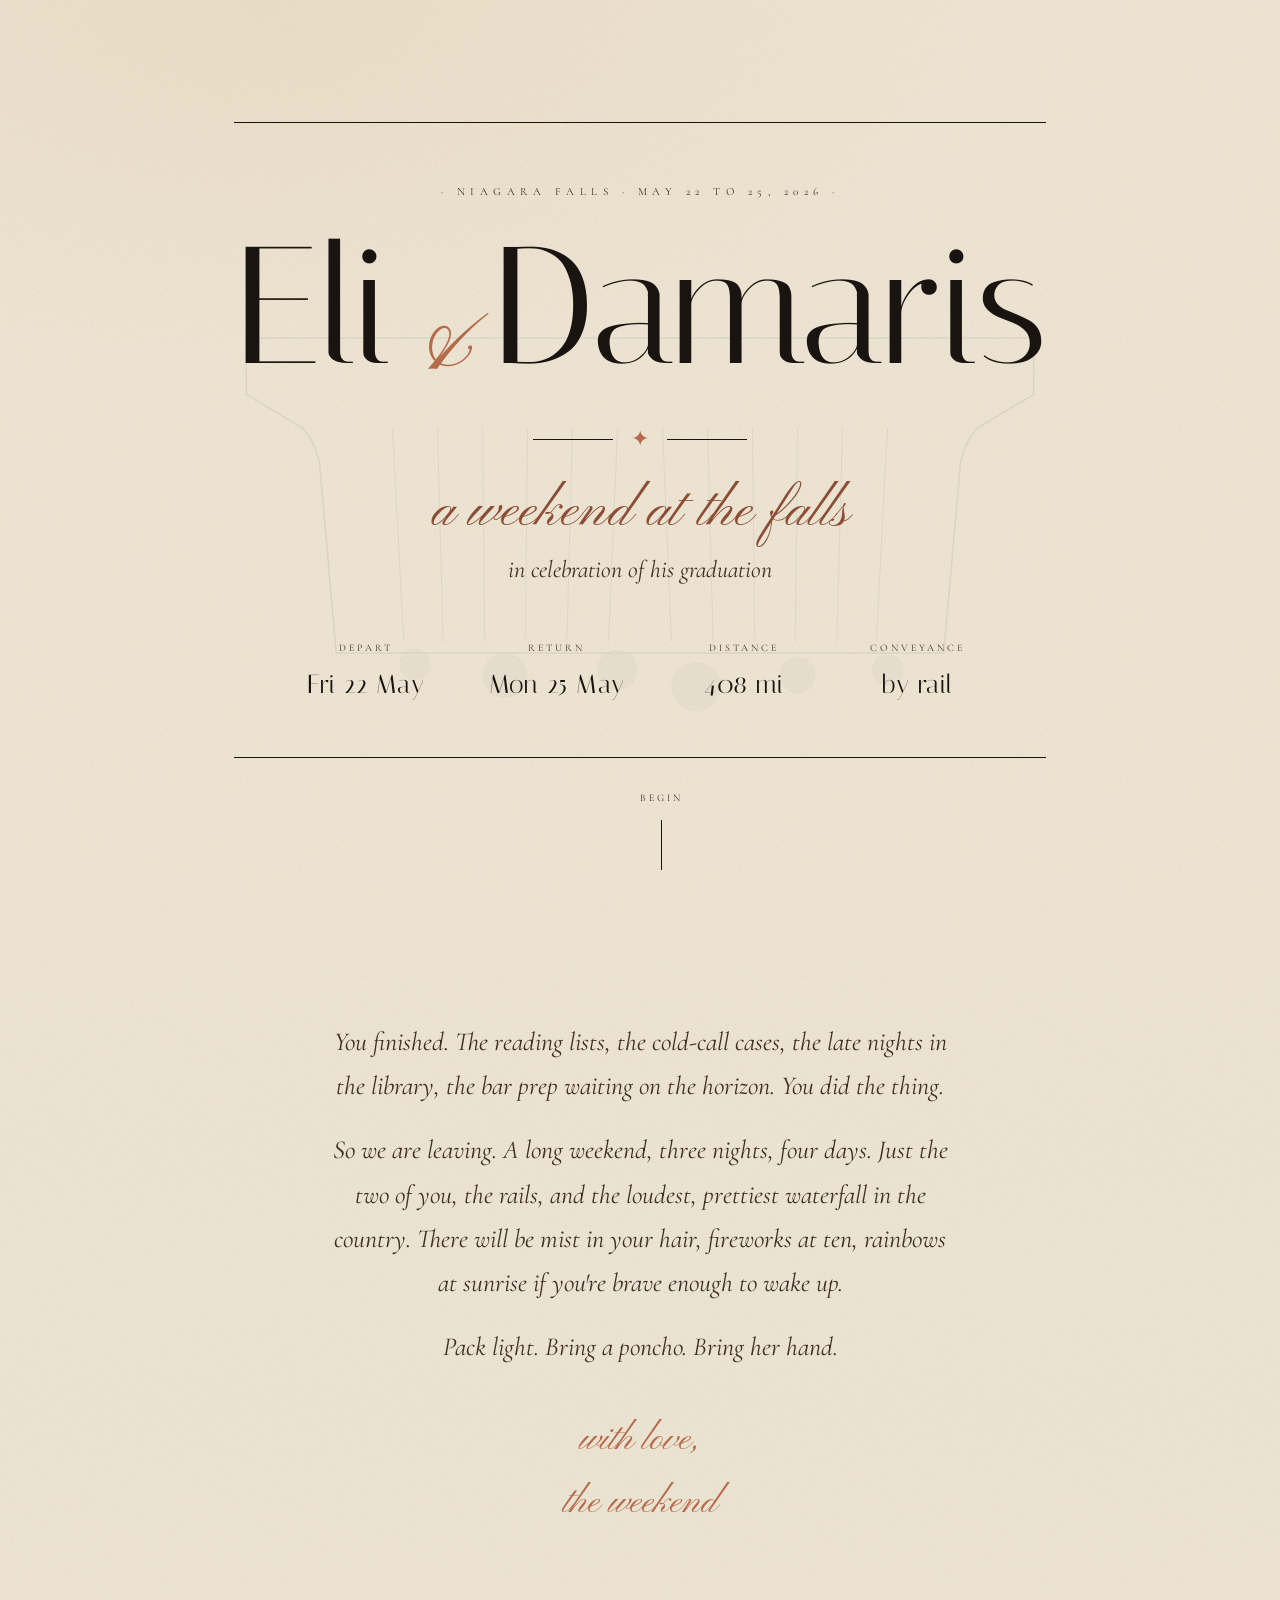
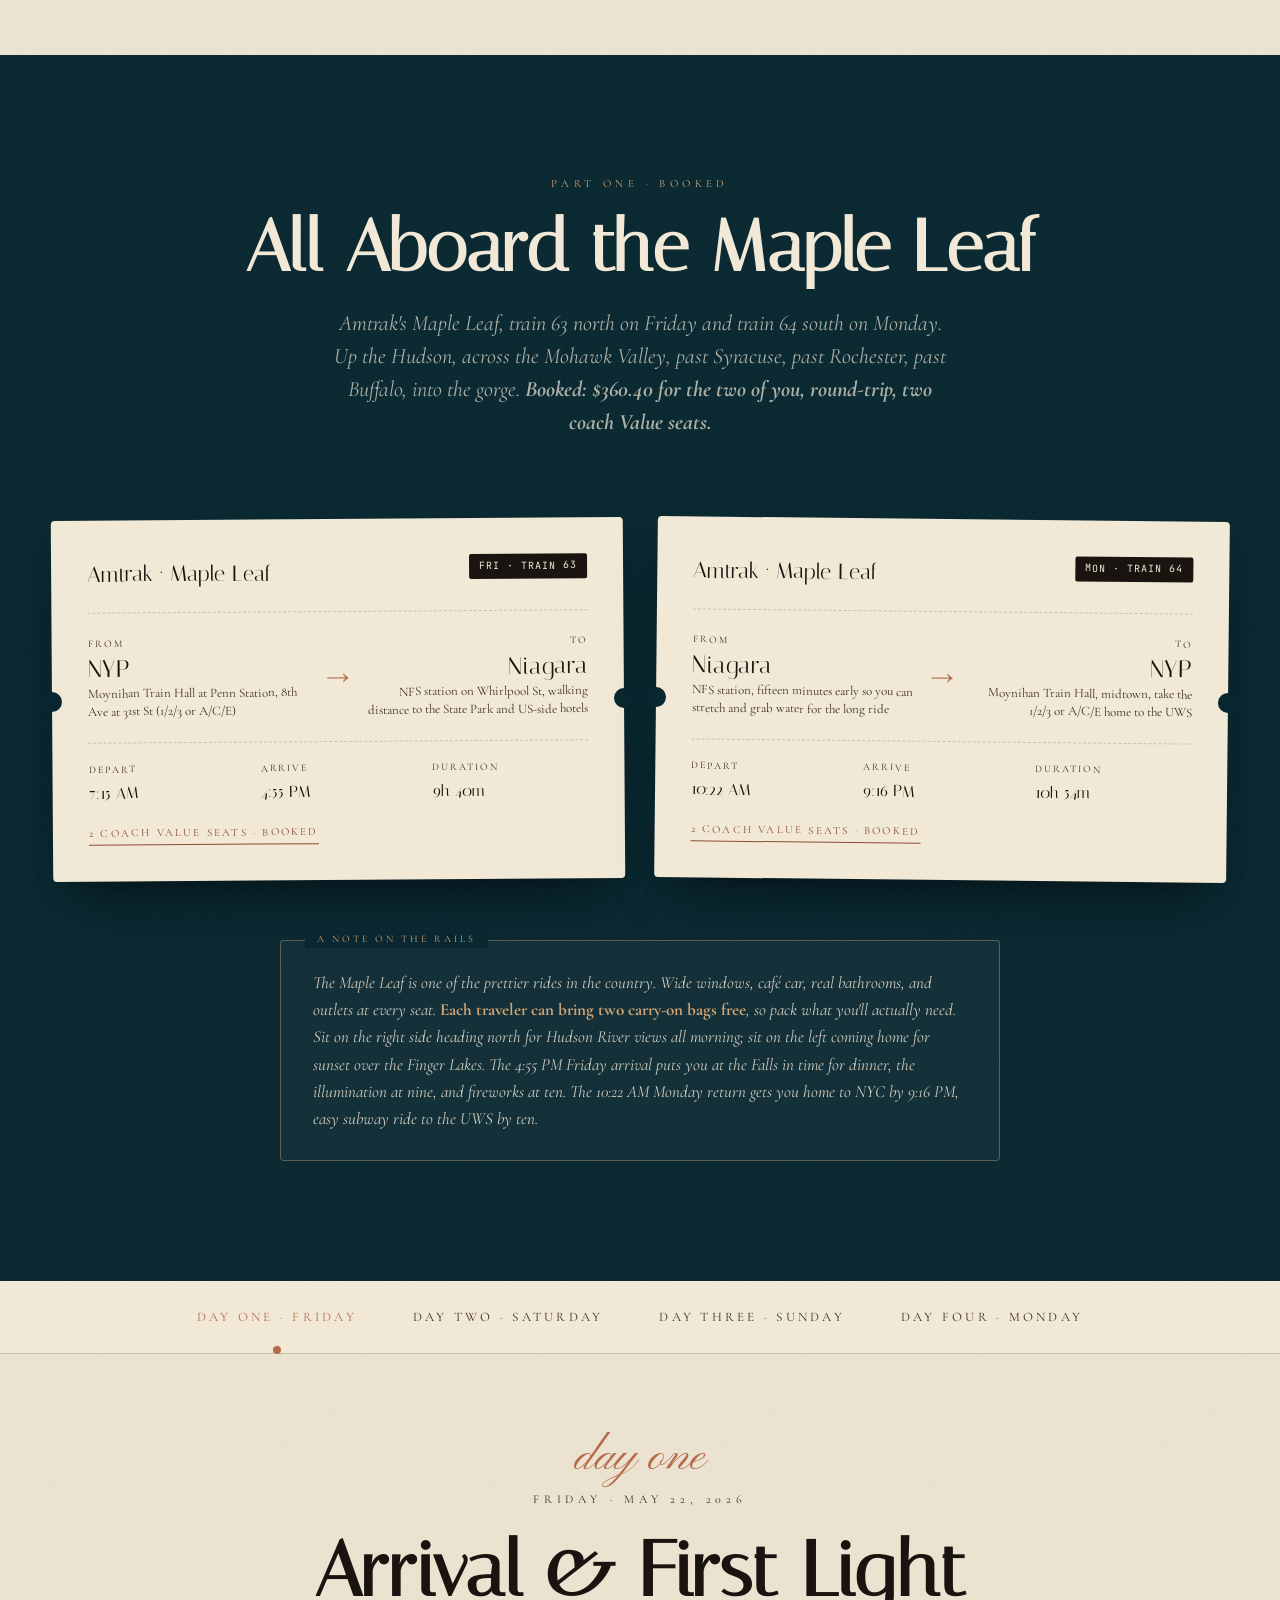
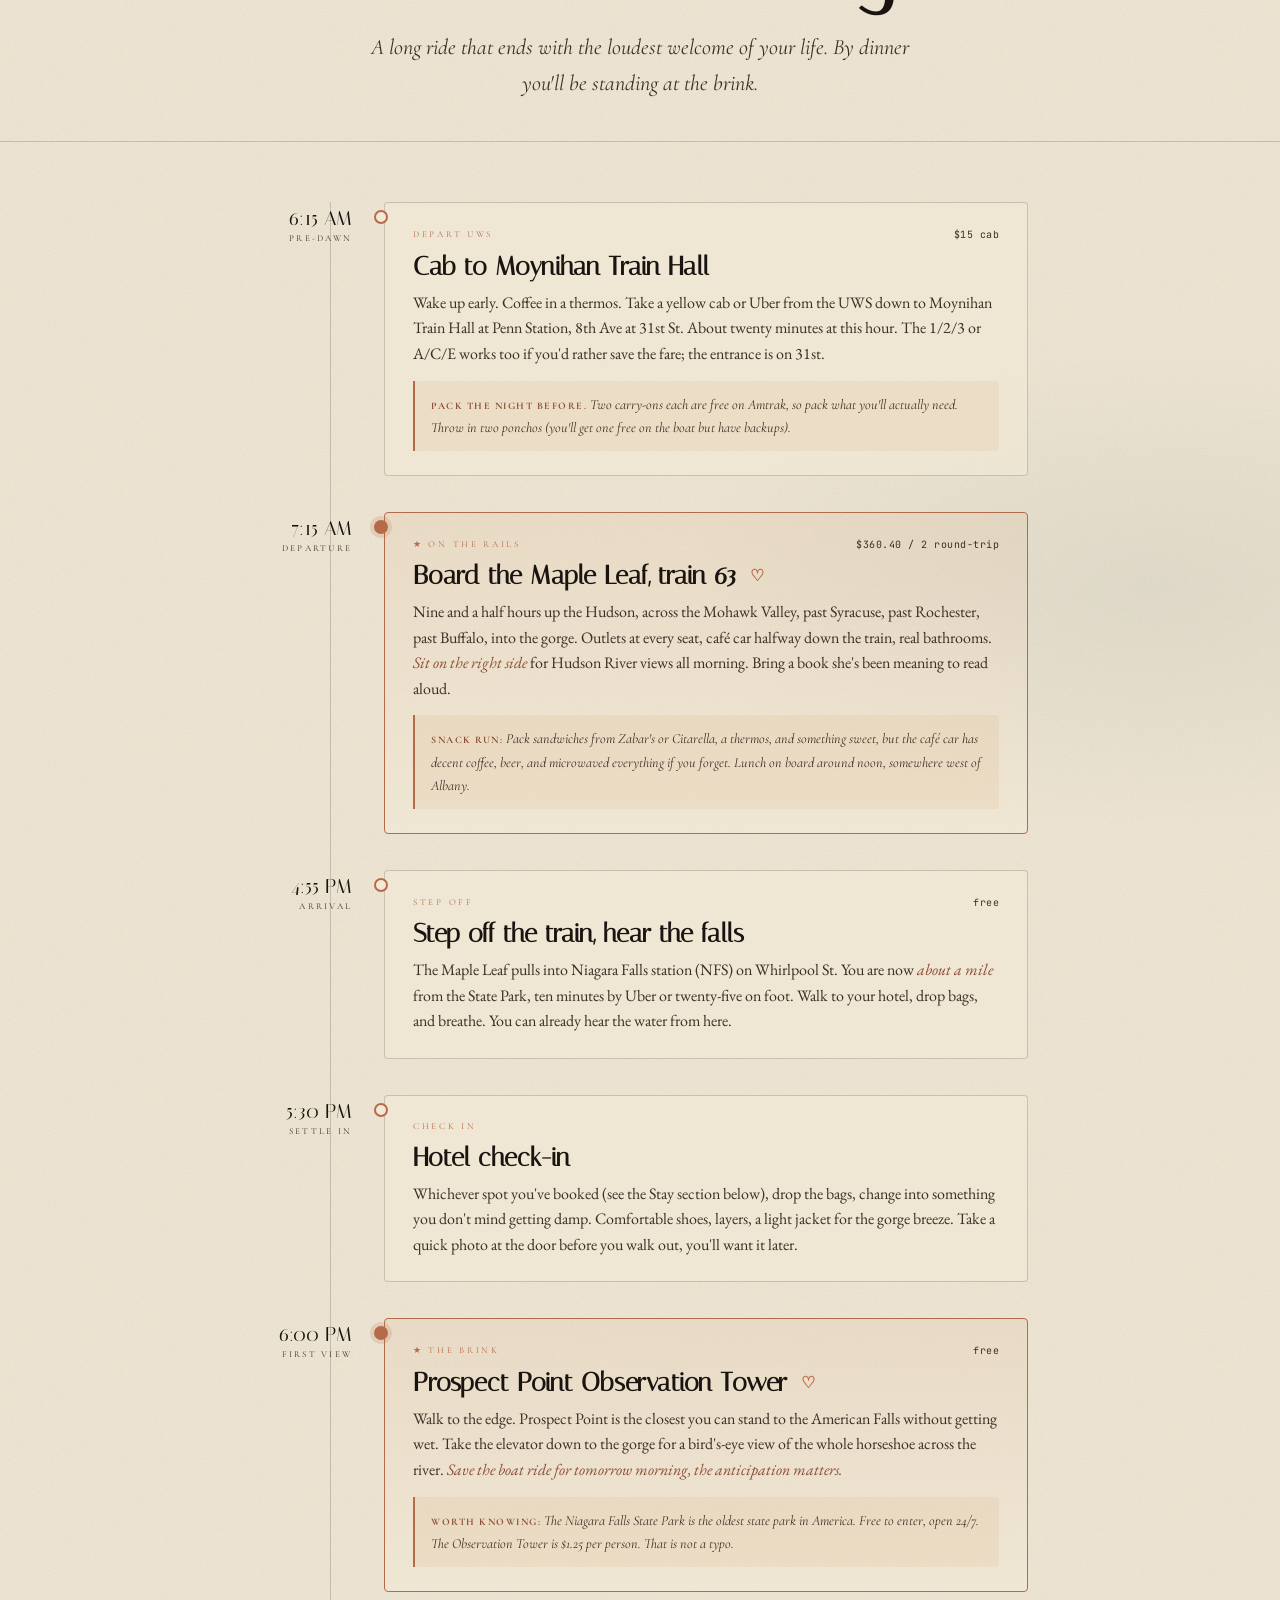
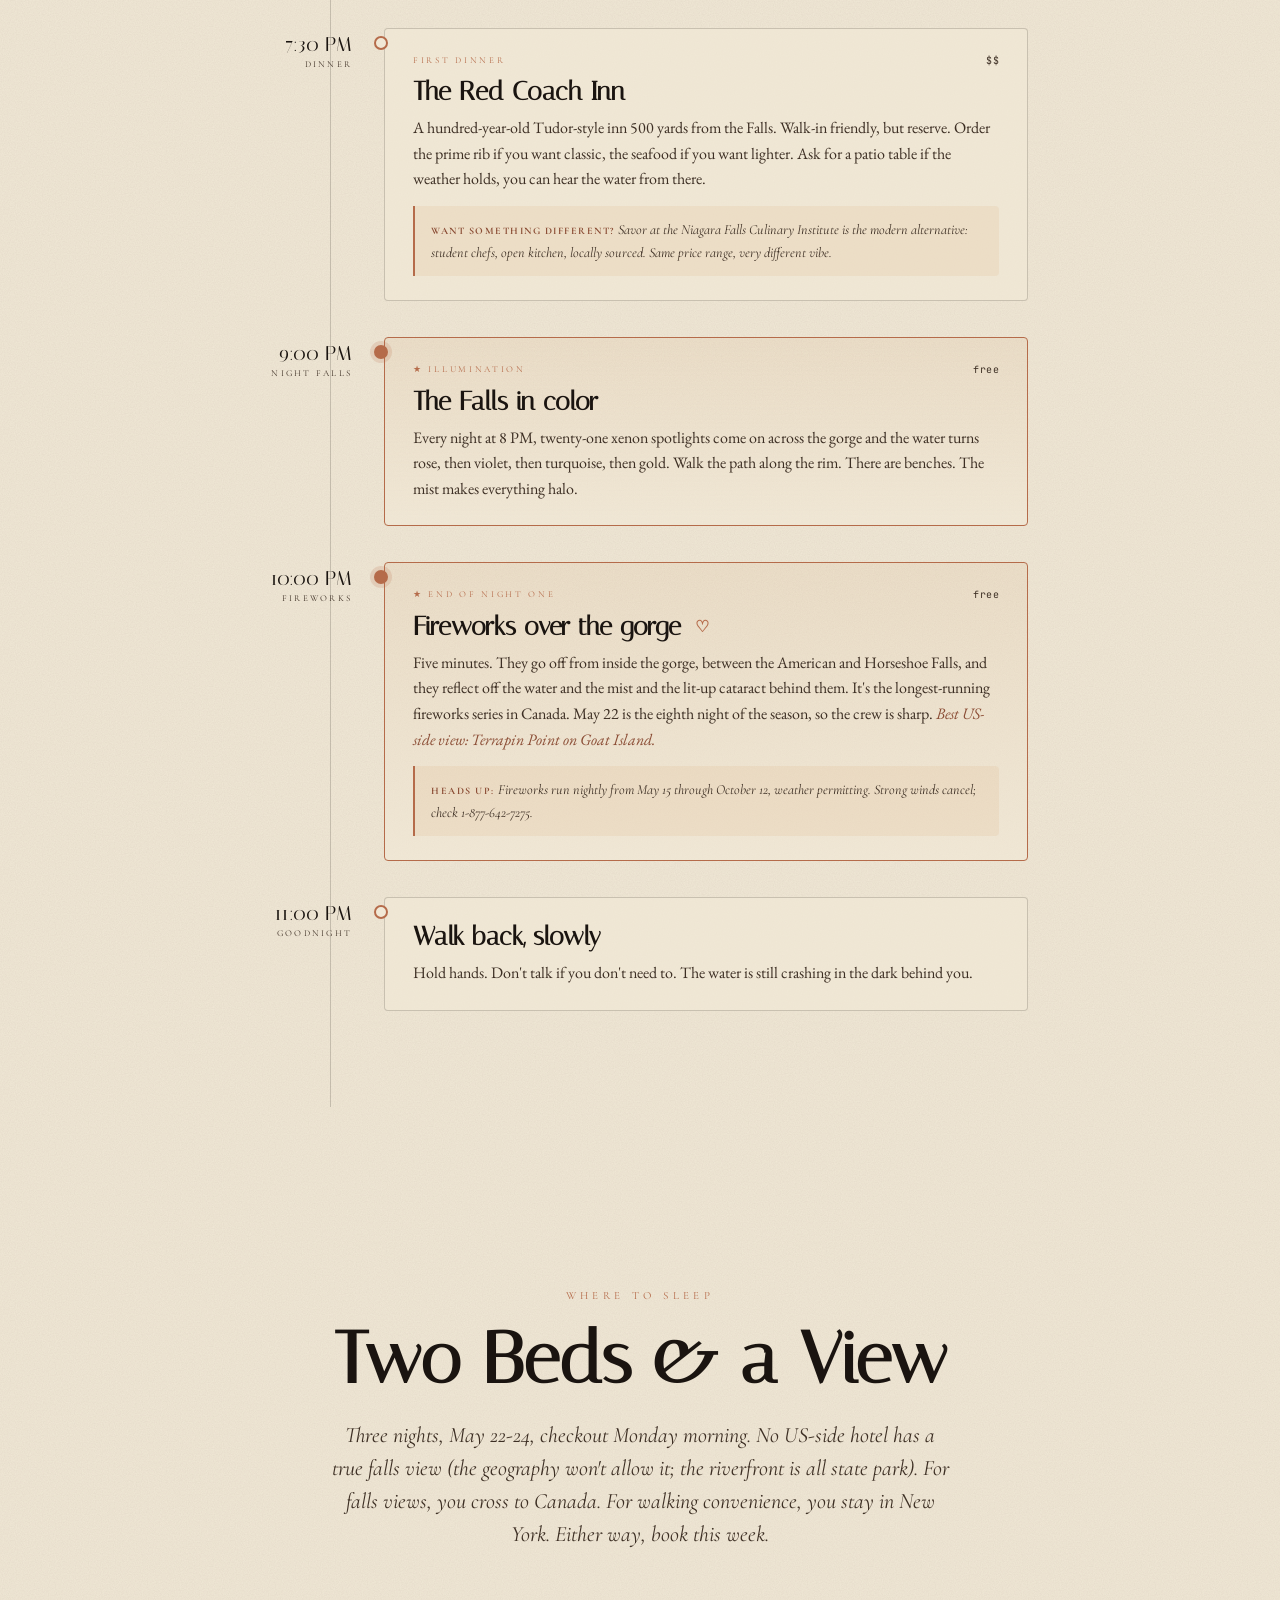
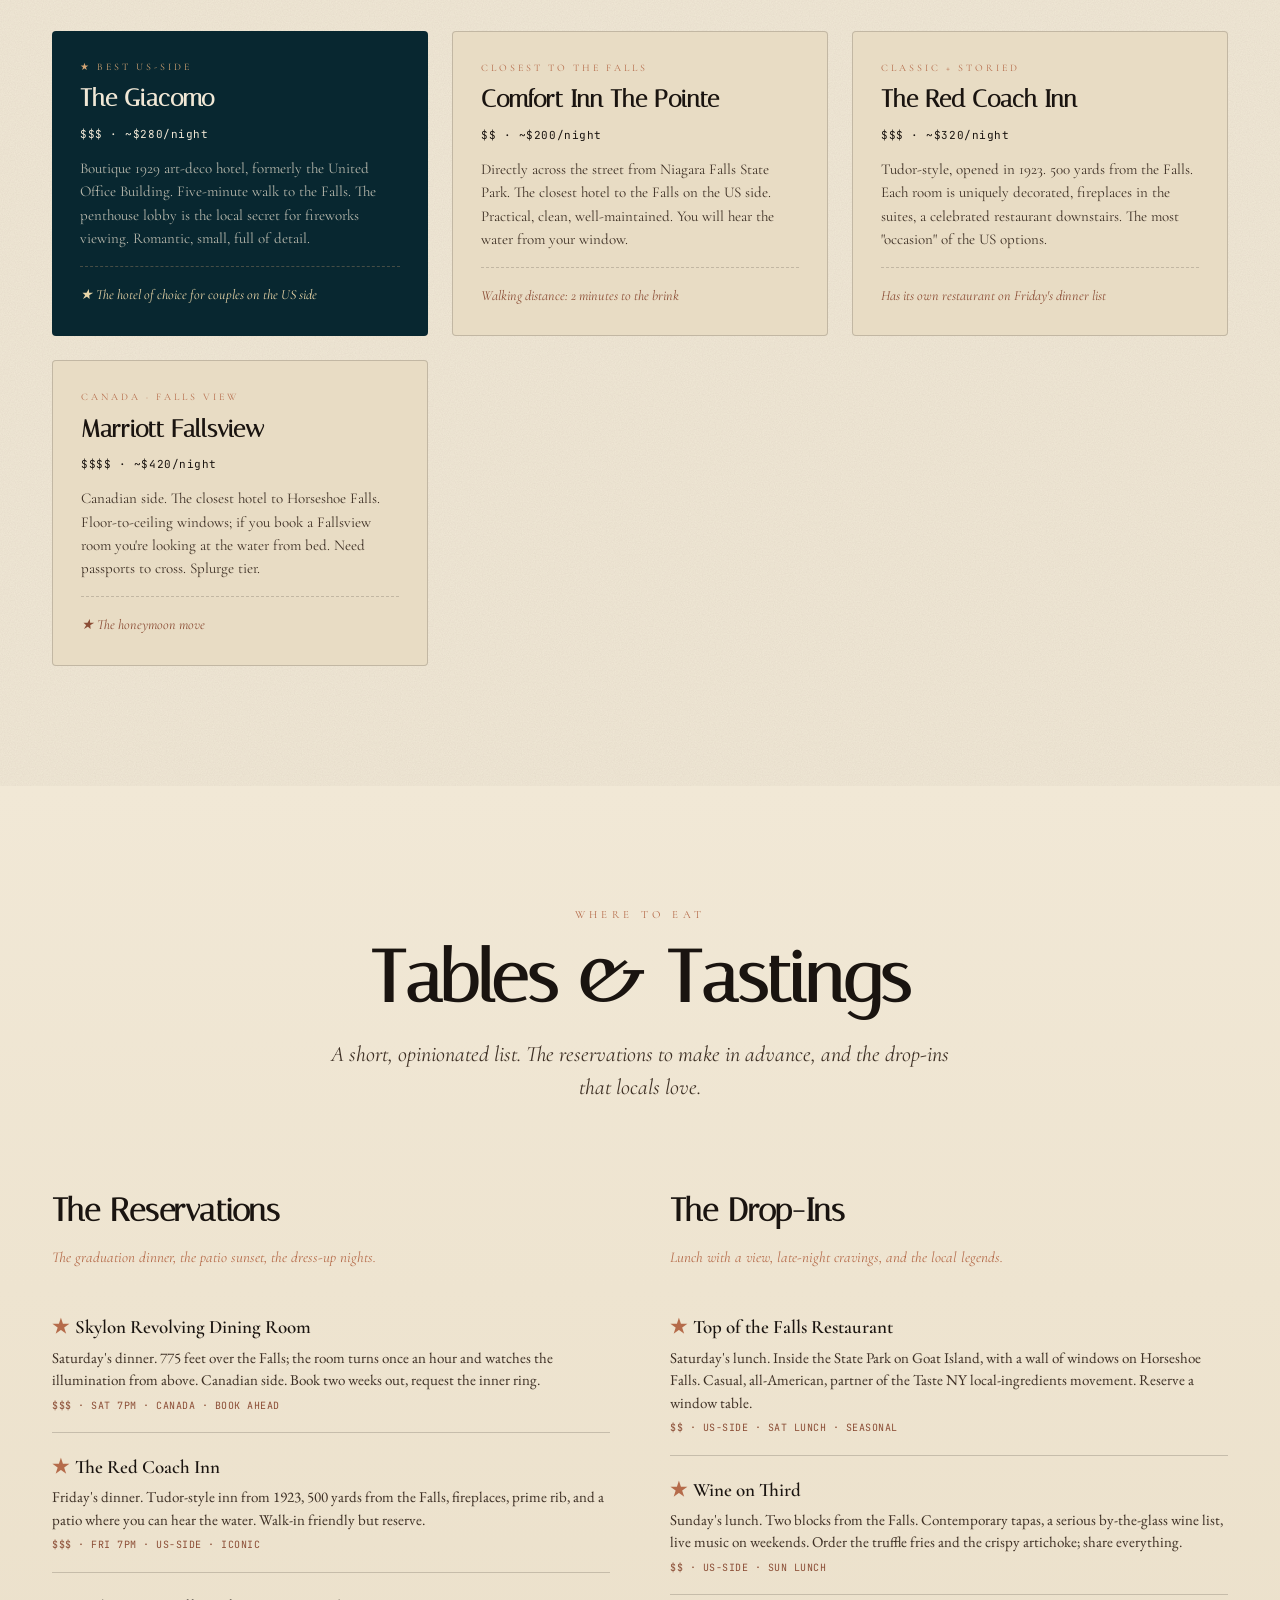
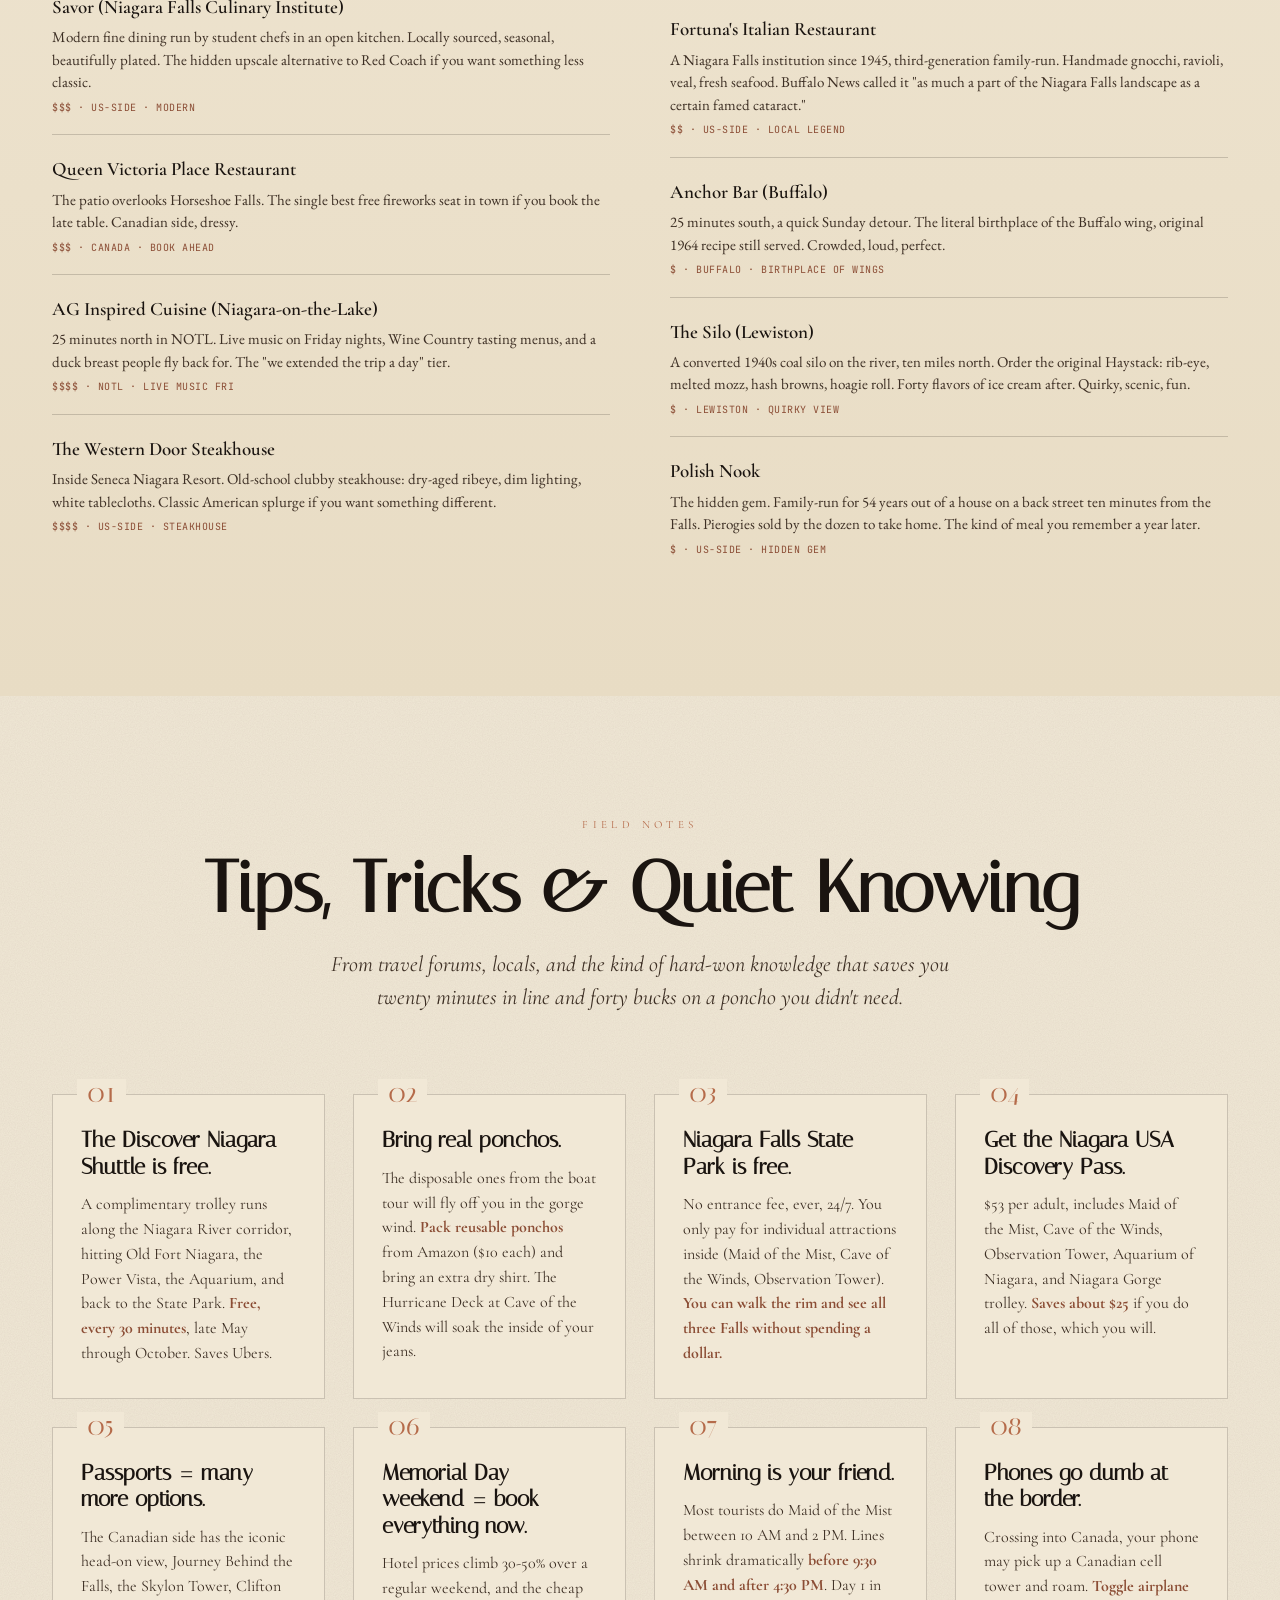
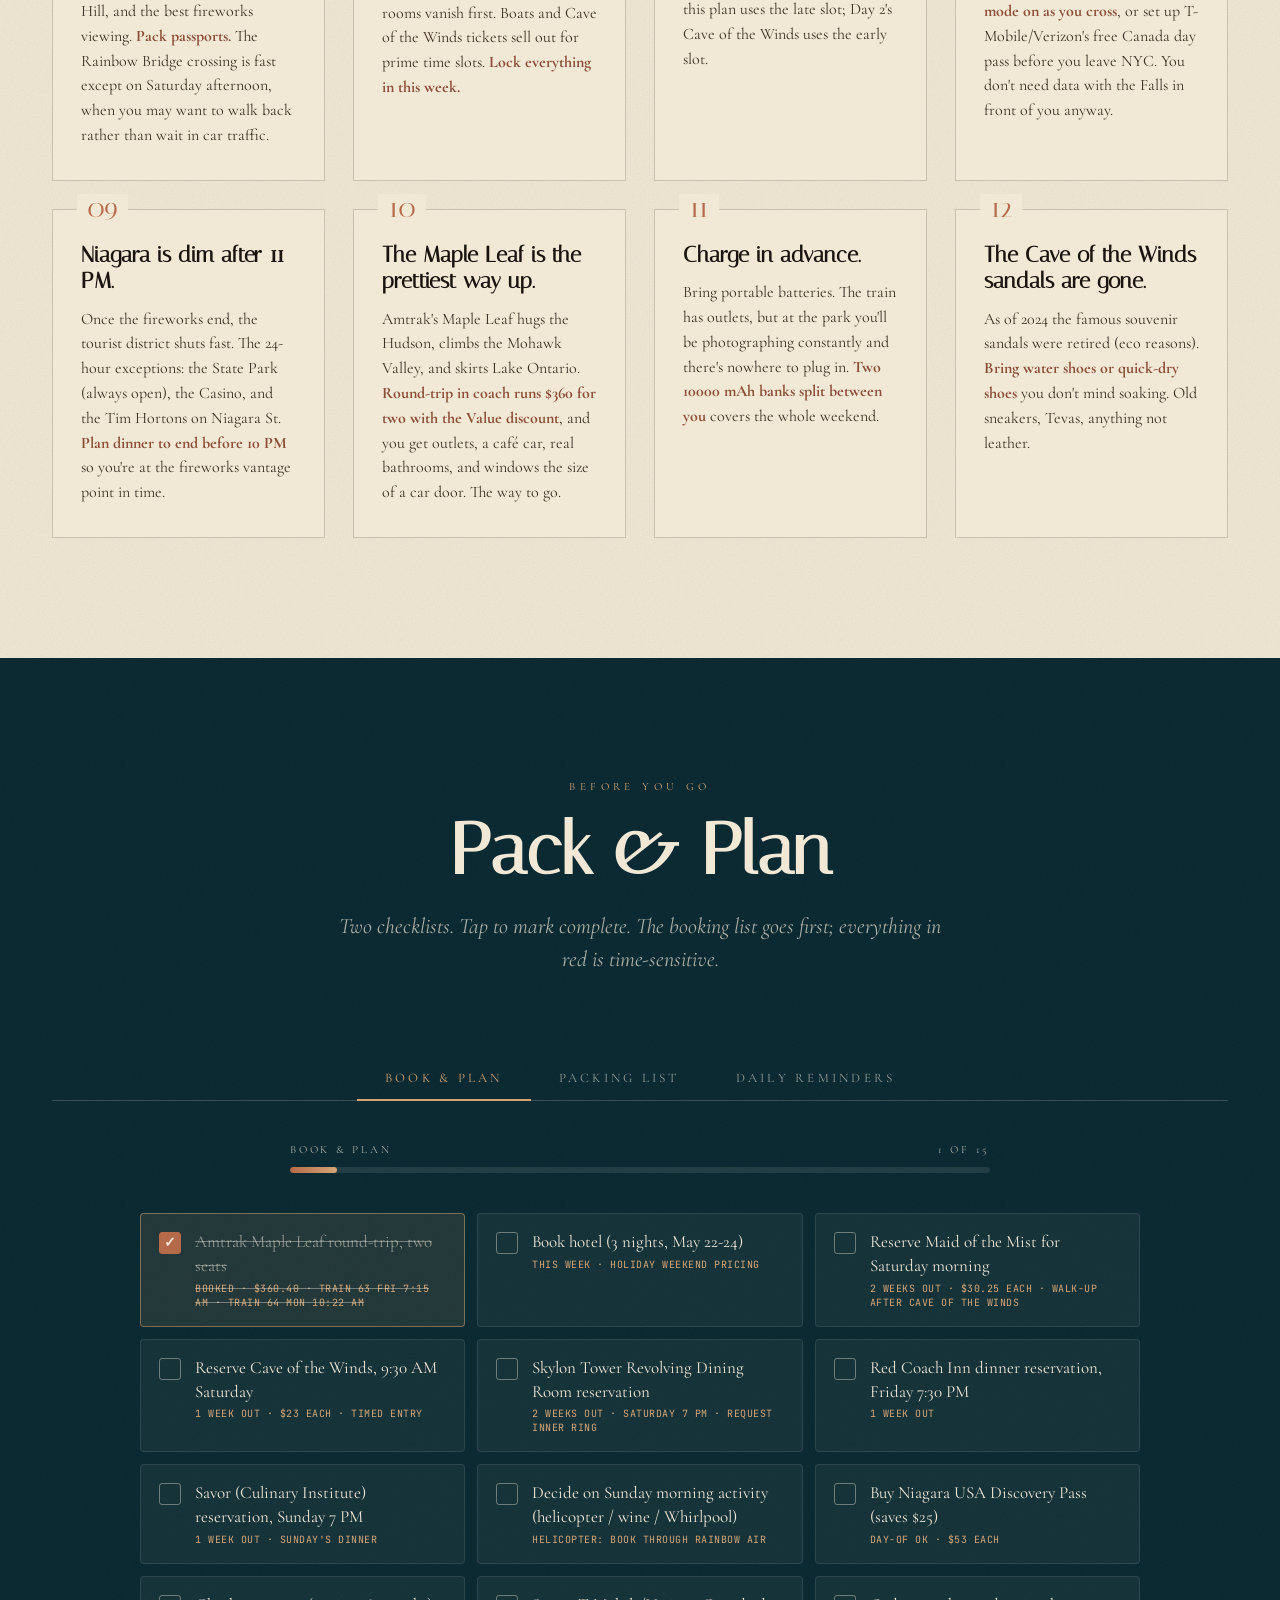
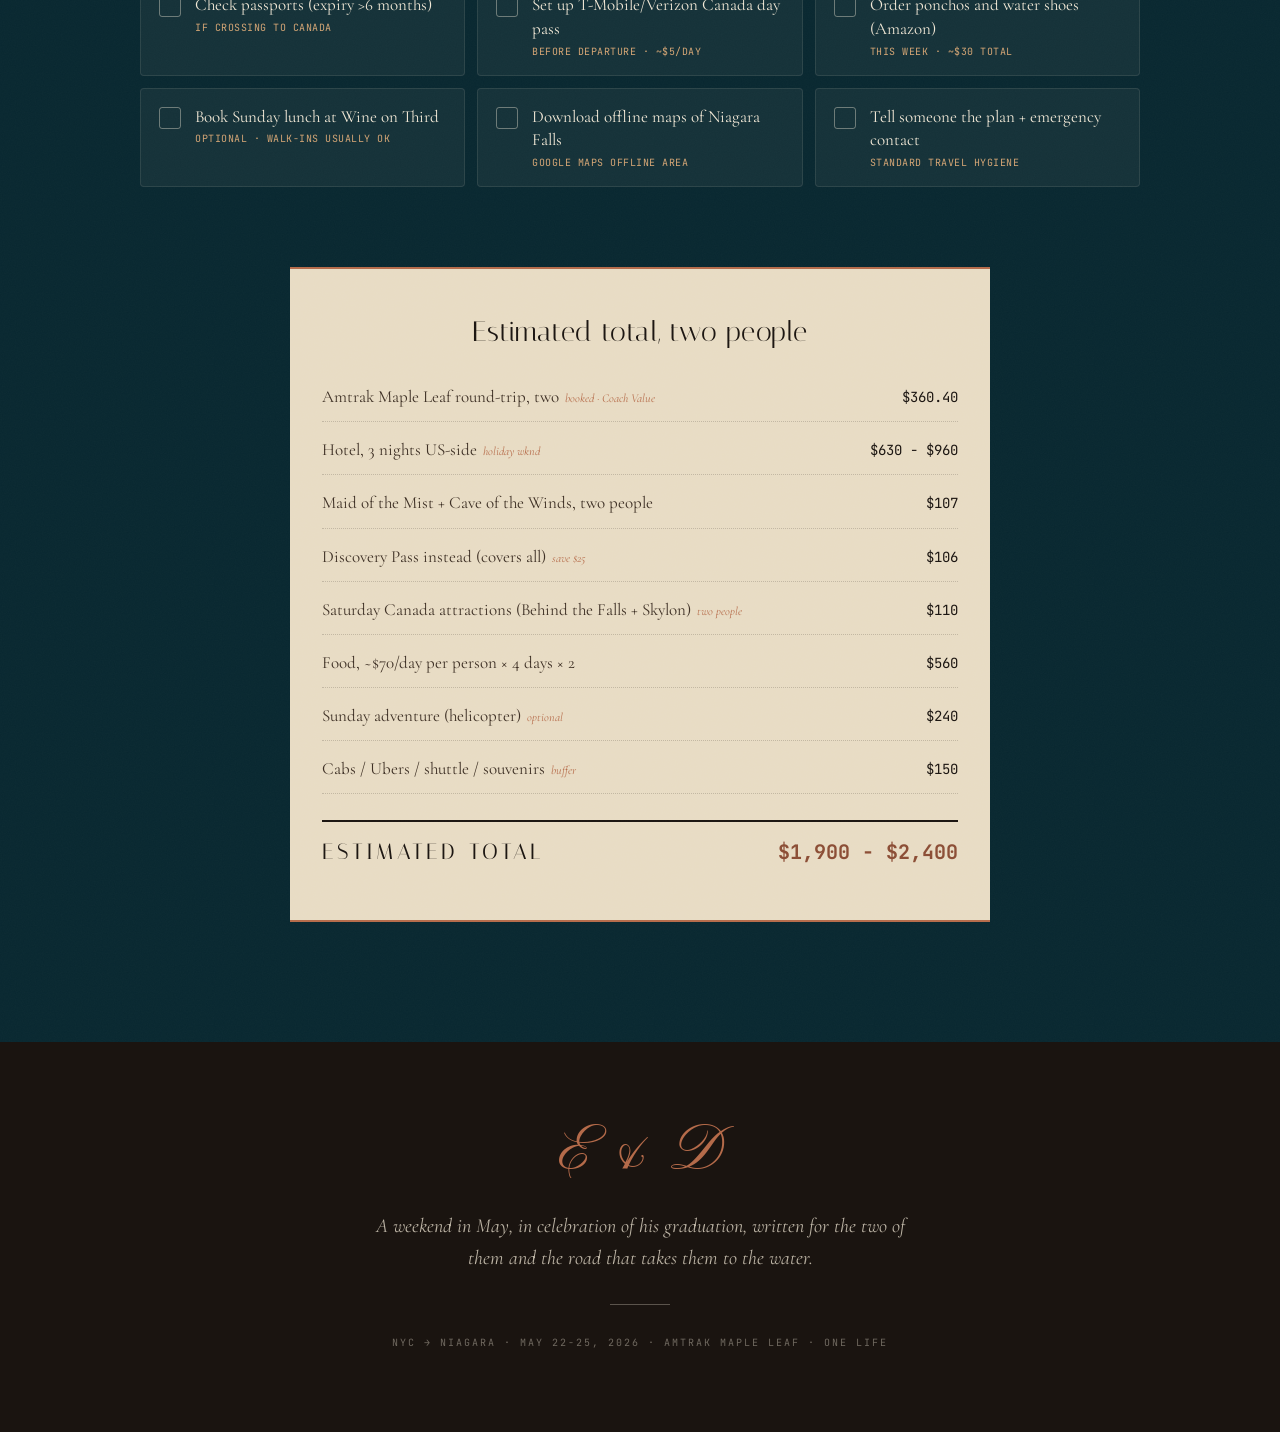
==== commit 50e0ffca: "Update travel section to actual Amtrak Maple Leaf booking Replace placeholder bus options with the b" ====
--- a/index.html
+++ b/index.html
@@ -4,7 +4,7 @@
 <meta charset="UTF-8" />
 <meta name="viewport" content="width=device-width, initial-scale=1.0, viewport-fit=cover"/>
 <meta name="theme-color" content="#f1e8d6"/>
-<meta name="description" content="A weekend at Niagara Falls for Eli & Damaris, May 22-24, 2026. Itinerary, travel, stays, food, and a full checklist." />
+<meta name="description" content="A long weekend at Niagara Falls for Eli & Damaris, May 22-25, 2026. Itinerary, Amtrak travel, stays, food, and a full checklist." />
 <meta name="color-scheme" content="light" />
 <meta property="og:title" content="Eli &amp; Damaris · A Weekend in Niagara · May 2026" />
 <meta property="og:description" content="A weekend at the falls in celebration of his graduation. Itinerary, stays, food, and the full plan." />
@@ -82,7 +82,7 @@
   </div>
 
   <div class="hero-frame container-narrow">
-    <div class="hero-postmark">·  Niagara Falls  ·  May 22 to 24, 2026  ·</div>
+    <div class="hero-postmark">·  Niagara Falls  ·  May 22 to 25, 2026  ·</div>
     <h1 class="hero-title display">
       Eli<span class="amp">&amp;</span>Damaris
     </h1>
@@ -101,7 +101,7 @@
       </div>
       <div class="hero-meta-item">
         <span class="hero-meta-label">return</span>
-        <span class="hero-meta-value display">Sun 24 May</span>
+        <span class="hero-meta-value display">Mon 25 May</span>
       </div>
       <div class="hero-meta-item">
         <span class="hero-meta-label">distance</span>
@@ -109,7 +109,7 @@
       </div>
       <div class="hero-meta-item">
         <span class="hero-meta-label">conveyance</span>
-        <span class="hero-meta-value display">by motorcoach</span>
+        <span class="hero-meta-value display">by rail</span>
       </div>
     </div>
   </div>
@@ -124,96 +124,96 @@
 <section class="section letter" id="letter">
   <div class="letter-content">
     <p>You finished. The reading lists, the cold-call cases, the late nights in the library, the bar prep waiting on the horizon. You did the thing.</p>
-    <p>So we are leaving. Just for three days. Just the two of you, the highway, and the loudest, prettiest waterfall in the country. There will be mist in your hair, fireworks at ten, rainbows at sunrise if you're brave enough to wake up.</p>
+    <p>So we are leaving. A long weekend, three nights, four days. Just the two of you, the rails, and the loudest, prettiest waterfall in the country. There will be mist in your hair, fireworks at ten, rainbows at sunrise if you're brave enough to wake up.</p>
     <p>Pack light. Bring a poncho. Bring her hand.</p>
     <div class="letter-signature">with love,<br/>the weekend</div>
   </div>
 </section>
 
-<!-- ─────────────── Bus / Travel ─────────────── -->
+<!-- ─────────────── Travel · Amtrak Maple Leaf ─────────────── -->
 <section class="section bus" id="bus">
   <div class="container">
     <div class="section-header">
-      <div class="section-eyebrow">Part One</div>
-      <h2 class="section-title">The Long Road Up</h2>
-      <p class="section-lede">Two motorcoaches a day climb from Manhattan up the spine of New York State to the gorge. Around eight hours, around fifty dollars. Wi-Fi, outlets, a window seat, and the slow reveal of the country between you and the water.</p>
+      <div class="section-eyebrow">Part One · Booked</div>
+      <h2 class="section-title">All Aboard the Maple Leaf</h2>
+      <p class="section-lede">Amtrak's Maple Leaf, train 63 north on Friday and train 64 south on Monday. Up the Hudson, across the Mohawk Valley, past Syracuse, past Rochester, past Buffalo, into the gorge. <strong>Booked: $360.40 for the two of you, round-trip, two coach Value seats.</strong></p>
     </div>
 
     <div class="ticket-grid">
       <div class="ticket">
         <div class="ticket-header">
-          <div class="ticket-co">OurBus</div>
-          <div class="ticket-pill">RECOMMENDED</div>
+          <div class="ticket-co">Amtrak · Maple Leaf</div>
+          <div class="ticket-pill">FRI · TRAIN 63</div>
         </div>
         <div class="ticket-route">
           <div class="ticket-stop">
             <div class="label">From</div>
-            <div class="city display">NYC</div>
-            <div class="detail">GW Bridge Bus Station, Level 3 Slip 2, 175 St (1 stop on A train from UWS)</div>
+            <div class="city display">NYP</div>
+            <div class="detail">Moynihan Train Hall at Penn Station, 8th Ave at 31st St (1/2/3 or A/C/E)</div>
           </div>
           <div class="ticket-arrow">→</div>
           <div class="ticket-stop right">
             <div class="label">To</div>
             <div class="city display">Niagara</div>
-            <div class="detail">Old Main St, charter zone behind Visitor Center, one block from State Park</div>
+            <div class="detail">NFS station on Whirlpool St, walking distance to the State Park and US-side hotels</div>
           </div>
         </div>
         <div class="ticket-meta">
           <div class="ticket-meta-item">
             <div class="label">Depart</div>
-            <div class="value">6:30 AM</div>
+            <div class="value">7:15 AM</div>
+          </div>
+          <div class="ticket-meta-item">
+            <div class="label">Arrive</div>
+            <div class="value">4:55 PM</div>
           </div>
           <div class="ticket-meta-item">
             <div class="label">Duration</div>
-            <div class="value">~8h 30m</div>
-          </div>
-          <div class="ticket-meta-item">
-            <div class="label">From</div>
-            <div class="value">$39+</div>
-          </div>
-        </div>
-        <a href="https://www.ourbus.com/routes/nyc-to-niagarafalls" target="_blank" rel="noopener" class="ticket-cta">Book at OurBus →</a>
+            <div class="value">9h 40m</div>
+          </div>
+        </div>
+        <span class="ticket-cta">2 Coach Value seats · booked</span>
       </div>
 
       <div class="ticket">
         <div class="ticket-header">
-          <div class="ticket-co">Greyhound</div>
-          <div class="ticket-pill">BACKUP</div>
+          <div class="ticket-co">Amtrak · Maple Leaf</div>
+          <div class="ticket-pill">MON · TRAIN 64</div>
         </div>
         <div class="ticket-route">
           <div class="ticket-stop">
             <div class="label">From</div>
-            <div class="city display">NYC</div>
-            <div class="detail">Port Authority Bus Terminal, 625 8th Ave, lower level (1 train at 50th)</div>
+            <div class="city display">Niagara</div>
+            <div class="detail">NFS station, fifteen minutes early so you can stretch and grab water for the long ride</div>
           </div>
           <div class="ticket-arrow">→</div>
           <div class="ticket-stop right">
             <div class="label">To</div>
-            <div class="city display">Niagara</div>
-            <div class="detail">Niagara Falls Bus Terminal, 4th &amp; Niagara, walking distance to State Park</div>
+            <div class="city display">NYP</div>
+            <div class="detail">Moynihan Train Hall, midtown, take the 1/2/3 or A/C/E home to the UWS</div>
           </div>
         </div>
         <div class="ticket-meta">
           <div class="ticket-meta-item">
             <div class="label">Depart</div>
-            <div class="value">9 buses/day</div>
+            <div class="value">10:22 AM</div>
+          </div>
+          <div class="ticket-meta-item">
+            <div class="label">Arrive</div>
+            <div class="value">9:16 PM</div>
           </div>
           <div class="ticket-meta-item">
             <div class="label">Duration</div>
-            <div class="value">~8h 51m</div>
-          </div>
-          <div class="ticket-meta-item">
-            <div class="label">From</div>
-            <div class="value">$55+</div>
-          </div>
-        </div>
-        <a href="https://www.greyhound.com/bus-routes/new-york-ny-niagara-falls-ny" target="_blank" rel="noopener" class="ticket-cta">Book at Greyhound →</a>
+            <div class="value">10h 54m</div>
+          </div>
+        </div>
+        <span class="ticket-cta">2 Coach Value seats · booked</span>
       </div>
     </div>
 
     <div class="bus-tip">
-      <span class="bus-tip-label">A note on timing</span>
-      <p>This is <strong>Memorial Day weekend</strong>, the unofficial start of summer tourism at the Falls. Buses, hotels, and Maid of the Mist boats fill fast and prices climb the longer you wait. Lock in everything within the next week. The 6:30 AM OurBus puts you at the Falls by mid-afternoon Friday, with enough light left to see your first rainbow before dinner. For the return, the 11:00 AM bus on Sunday gets you home around 8 PM. Both rides have free Wi-Fi and outlets, which means you get eight uninterrupted hours of side-by-side window time.</p>
+      <span class="bus-tip-label">A note on the rails</span>
+      <p>The Maple Leaf is one of the prettier rides in the country. Wide windows, café car, real bathrooms, and outlets at every seat. <strong>Each traveler can bring two carry-on bags free</strong>, so pack what you'll actually need. <em>Sit on the right side heading north</em> for Hudson River views all morning; <em>sit on the left coming home</em> for sunset over the Finger Lakes. The 4:55 PM Friday arrival puts you at the Falls in time for dinner, the illumination at nine, and fireworks at ten. The 10:22 AM Monday return gets you home to NYC by 9:16 PM, easy subway ride to the UWS by ten.</p>
     </div>
   </div>
 </section>
@@ -226,6 +226,7 @@
         <button data-day="1" class="active">Day One · Friday</button>
         <button data-day="2">Day Two · Saturday</button>
         <button data-day="3">Day Three · Sunday</button>
+        <button data-day="4">Day Four · Monday</button>
       </div>
     </div>
   </div>
@@ -243,57 +244,57 @@
 
       <div class="moment">
         <div class="moment-time">
-          <div class="clock">5:30 AM</div>
+          <div class="clock">6:15 AM</div>
           <div class="label">Pre-dawn</div>
           <div class="moment-dot"></div>
         </div>
         <div class="moment-card">
           <div class="moment-meta">
             <span class="moment-tag">depart UWS</span>
-            <span class="moment-cost">$25 cab</span>
-          </div>
-          <h3 class="moment-title">Cab to the GWB</h3>
-          <p class="moment-body">Wake up too early. Coffee in a thermos. Take a yellow cab or Uber from the UWS up to the George Washington Bridge Bus Station at 175th and Fort Washington. About fifteen minutes at this hour. The A train works too if you want to save the fare; the station is right at the 175th Street stop.</p>
-          <div class="moment-tip"><strong>Pack the night before.</strong> Backpacks only, no checked bags needed. Throw in two ponchos (you'll get one free on the boat but have backups).</div>
-        </div>
-      </div>
-
-      <div class="moment starred">
-        <div class="moment-time">
-          <div class="clock">6:30 AM</div>
+            <span class="moment-cost">$15 cab</span>
+          </div>
+          <h3 class="moment-title">Cab to Moynihan Train Hall</h3>
+          <p class="moment-body">Wake up early. Coffee in a thermos. Take a yellow cab or Uber from the UWS down to Moynihan Train Hall at Penn Station, 8th Ave at 31st St. About twenty minutes at this hour. The 1/2/3 or A/C/E works too if you'd rather save the fare; the entrance is on 31st.</p>
+          <div class="moment-tip"><strong>Pack the night before.</strong> Two carry-ons each are free on Amtrak, so pack what you'll actually need. Throw in two ponchos (you'll get one free on the boat but have backups).</div>
+        </div>
+      </div>
+
+      <div class="moment starred">
+        <div class="moment-time">
+          <div class="clock">7:15 AM</div>
           <div class="label">Departure</div>
           <div class="moment-dot"></div>
         </div>
         <div class="moment-card">
           <div class="moment-meta">
-            <span class="moment-tag">★ on the road</span>
-            <span class="moment-cost">~$50 each</span>
-          </div>
-          <h3 class="moment-title">Board OurBus to Niagara <span class="heart">♡</span></h3>
-          <p class="moment-body">Eight and a half hours up the Hudson, across the Mohawk Valley, past Syracuse, past Rochester, past every horizon line you've ever seen. Free Wi-Fi, outlets at every seat, complimentary water. <em>Sit on the right side</em> for better river views on the way up. Bring a book she's been meaning to read aloud.</p>
-          <div class="moment-tip"><strong>Snack run:</strong> No real meal stops. Pack sandwiches from Zabar's or Citarella, a thermos, and something sweet. The bus does pull over once in Syracuse if you need to stretch.</div>
-        </div>
-      </div>
-
-      <div class="moment">
-        <div class="moment-time">
-          <div class="clock">3:00 PM</div>
+            <span class="moment-tag">★ on the rails</span>
+            <span class="moment-cost">$360.40 / 2 round-trip</span>
+          </div>
+          <h3 class="moment-title">Board the Maple Leaf, train 63 <span class="heart">♡</span></h3>
+          <p class="moment-body">Nine and a half hours up the Hudson, across the Mohawk Valley, past Syracuse, past Rochester, past Buffalo, into the gorge. Outlets at every seat, café car halfway down the train, real bathrooms. <em>Sit on the right side</em> for Hudson River views all morning. Bring a book she's been meaning to read aloud.</p>
+          <div class="moment-tip"><strong>Snack run:</strong> Pack sandwiches from Zabar's or Citarella, a thermos, and something sweet, but the café car has decent coffee, beer, and microwaved everything if you forget. Lunch on board around noon, somewhere west of Albany.</div>
+        </div>
+      </div>
+
+      <div class="moment">
+        <div class="moment-time">
+          <div class="clock">4:55 PM</div>
           <div class="label">Arrival</div>
           <div class="moment-dot"></div>
         </div>
         <div class="moment-card">
           <div class="moment-meta">
-            <span class="moment-tag">drop-off</span>
+            <span class="moment-tag">step off</span>
             <span class="moment-cost">free</span>
           </div>
-          <h3 class="moment-title">Step off the bus, hear the falls</h3>
-          <p class="moment-body">OurBus drops at Old Main Street, charter zone behind the Visitor Center. You are now <em>literally one block</em> from the entrance to Niagara Falls State Park. Walk to your hotel, drop bags, and breathe. You can already hear the water from here.</p>
-        </div>
-      </div>
-
-      <div class="moment">
-        <div class="moment-time">
-          <div class="clock">3:45 PM</div>
+          <h3 class="moment-title">Step off the train, hear the falls</h3>
+          <p class="moment-body">The Maple Leaf pulls into Niagara Falls station (NFS) on Whirlpool St. You are now <em>about a mile</em> from the State Park, ten minutes by Uber or twenty-five on foot. Walk to your hotel, drop bags, and breathe. You can already hear the water from here.</p>
+        </div>
+      </div>
+
+      <div class="moment">
+        <div class="moment-time">
+          <div class="clock">5:30 PM</div>
           <div class="label">Settle in</div>
           <div class="moment-dot"></div>
         </div>
@@ -308,7 +309,7 @@
 
       <div class="moment starred">
         <div class="moment-time">
-          <div class="clock">4:30 PM</div>
+          <div class="clock">6:00 PM</div>
           <div class="label">First view</div>
           <div class="moment-dot"></div>
         </div>
@@ -318,31 +319,14 @@
             <span class="moment-cost">free</span>
           </div>
           <h3 class="moment-title">Prospect Point Observation Tower <span class="heart">♡</span></h3>
-          <p class="moment-body">Walk to the edge. Prospect Point is the closest you can stand to the American Falls without getting wet. Take the elevator down to the gorge for a bird's-eye view of the whole horseshoe across the river. <em>Save the boat ride for after, the anticipation matters.</em></p>
+          <p class="moment-body">Walk to the edge. Prospect Point is the closest you can stand to the American Falls without getting wet. Take the elevator down to the gorge for a bird's-eye view of the whole horseshoe across the river. <em>Save the boat ride for tomorrow morning, the anticipation matters.</em></p>
           <div class="moment-tip"><strong>Worth knowing:</strong> The Niagara Falls State Park is the oldest state park in America. Free to enter, open 24/7. The Observation Tower is $1.25 per person. That is not a typo.</div>
         </div>
       </div>
 
-      <div class="moment starred">
-        <div class="moment-time">
-          <div class="clock">5:00 PM</div>
-          <div class="label">Boat</div>
-          <div class="moment-dot"></div>
-        </div>
-        <div class="moment-card">
-          <div class="moment-meta">
-            <span class="moment-tag">★ the moment</span>
-            <span class="moment-cost">$30.25 each</span>
-          </div>
-          <h3 class="moment-title">Maid of the Mist <span class="heart">♡</span></h3>
-          <p class="moment-body">The most famous boat tour in North America, running since 1846. They hand you a blue poncho. The boat noses out into the gorge. You drift past the American Falls. Then the captain swings you straight into the curve of Horseshoe Falls and the world disappears into white. Twenty minutes. You will be soaked. <em>You will not stop smiling.</em></p>
-          <div class="moment-tip"><strong>Late-day trick:</strong> Lines are shortest in the late afternoon (after 4 PM crowds clear). Tickets are first-come-first-served even online, so just walk up. Last boats leave around 6 PM in May.</div>
-        </div>
-      </div>
-
-      <div class="moment">
-        <div class="moment-time">
-          <div class="clock">7:00 PM</div>
+      <div class="moment">
+        <div class="moment-time">
+          <div class="clock">7:30 PM</div>
           <div class="label">Dinner</div>
           <div class="moment-dot"></div>
         </div>
@@ -439,7 +423,7 @@
         </div>
         <div class="moment-card">
           <div class="moment-meta">
-            <span class="moment-tag">★ get wet again</span>
+            <span class="moment-tag">★ get wet</span>
             <span class="moment-cost">$23 each</span>
           </div>
           <h3 class="moment-title">Cave of the Winds, Hurricane Deck <span class="heart">♡</span></h3>
@@ -448,9 +432,26 @@
         </div>
       </div>
 
-      <div class="moment">
+      <div class="moment starred">
         <div class="moment-time">
           <div class="clock">11:00 AM</div>
+          <div class="label">Boat</div>
+          <div class="moment-dot"></div>
+        </div>
+        <div class="moment-card">
+          <div class="moment-meta">
+            <span class="moment-tag">★ the moment</span>
+            <span class="moment-cost">$30.25 each</span>
+          </div>
+          <h3 class="moment-title">Maid of the Mist <span class="heart">♡</span></h3>
+          <p class="moment-body">The most famous boat tour in North America, running since 1846. They hand you a blue poncho. The boat noses out into the gorge. You drift past the American Falls. Then the captain swings you straight into the curve of Horseshoe Falls and the world disappears into white. Twenty minutes. You will be soaked. <em>You will not stop smiling.</em></p>
+          <div class="moment-tip"><strong>Why morning:</strong> Lines are shortest before noon, you've already changed out of dry clothes after Cave of the Winds anyway, and the rainbow off the bow tends to be brightest with the sun behind you.</div>
+        </div>
+      </div>
+
+      <div class="moment">
+        <div class="moment-time">
+          <div class="clock">12:00 PM</div>
           <div class="label">Walk it off</div>
           <div class="moment-dot"></div>
         </div>
@@ -466,7 +467,7 @@
 
       <div class="moment">
         <div class="moment-time">
-          <div class="clock">12:30 PM</div>
+          <div class="clock">1:00 PM</div>
           <div class="label">Lunch</div>
           <div class="moment-dot"></div>
         </div>
@@ -644,13 +645,13 @@
 
       <div class="moment">
         <div class="moment-time">
-          <div class="clock">12:30 PM</div>
-          <div class="label">Last lunch</div>
-          <div class="moment-dot"></div>
-        </div>
-        <div class="moment-card">
-          <div class="moment-meta">
-            <span class="moment-tag">final meal</span>
+          <div class="clock">1:00 PM</div>
+          <div class="label">Lunch</div>
+          <div class="moment-dot"></div>
+        </div>
+        <div class="moment-card">
+          <div class="moment-meta">
+            <span class="moment-tag">long lunch</span>
             <span class="moment-cost">$$</span>
           </div>
           <h3 class="moment-title">Wine on Third</h3>
@@ -660,8 +661,114 @@
 
       <div class="moment">
         <div class="moment-time">
-          <div class="clock">2:30 PM</div>
-          <div class="label">Last walk</div>
+          <div class="clock">3:00 PM</div>
+          <div class="label">Slow afternoon</div>
+          <div class="moment-dot"></div>
+        </div>
+        <div class="moment-card">
+          <div class="moment-meta">
+            <span class="moment-tag">rest or wander</span>
+            <span class="moment-cost">free</span>
+          </div>
+          <h3 class="moment-title">A real afternoon off</h3>
+          <p class="moment-body">You've earned a slow one. Options: nap at the hotel, take a long walk along the State Park rim (the carriage rides leave from the Visitor Center, $20 for a half-hour clop), or, if you still have legs, take an Uber up to <em>Niagara-on-the-Lake</em> on the Canadian side, the prettiest small town in Ontario. Cobblestones, flowerboxes, ice cream you eat on a bench by the lake. Forty minutes each way.</p>
+        </div>
+      </div>
+
+      <div class="moment starred">
+        <div class="moment-time">
+          <div class="clock">7:00 PM</div>
+          <div class="label">Last dinner</div>
+          <div class="moment-dot"></div>
+        </div>
+        <div class="moment-card">
+          <div class="moment-meta">
+            <span class="moment-tag">★ savor it</span>
+            <span class="moment-cost">$$$</span>
+          </div>
+          <h3 class="moment-title">Savor at the Culinary Institute <span class="heart">♡</span></h3>
+          <p class="moment-body">Modern fine dining run by student chefs in an open kitchen, locally sourced and beautifully plated. The hidden upscale alternative to the more classic places, and the room is gorgeous. <em>Order the tasting menu if it's on, share a bottle from the New York list.</em> A quieter, more grown-up dinner than Saturday's revolving room.</p>
+          <div class="moment-tip"><strong>Other Sunday-dinner moves:</strong> Fortuna's for old-school Italian, the Western Door for steakhouse, Polish Nook for the kind of pierogi night you remember a year later.</div>
+        </div>
+      </div>
+
+      <div class="moment starred">
+        <div class="moment-time">
+          <div class="clock">9:00 PM</div>
+          <div class="label">Illumination, take two</div>
+          <div class="moment-dot"></div>
+        </div>
+        <div class="moment-card">
+          <div class="moment-meta">
+            <span class="moment-tag">★ a second look</span>
+            <span class="moment-cost">free</span>
+          </div>
+          <h3 class="moment-title">Walk the rim one more time</h3>
+          <p class="moment-body">The xenon spotlights run again tonight. Walk slowly. <em>Take the photo you've been meaning to take.</em> Pick up a small, unironic souvenir from the gift shop before it closes. Look at the water for a long time. You're going to miss it.</p>
+        </div>
+      </div>
+
+      <div class="moment starred">
+        <div class="moment-time">
+          <div class="clock">10:00 PM</div>
+          <div class="label">Fireworks, last call</div>
+          <div class="moment-dot"></div>
+        </div>
+        <div class="moment-card">
+          <div class="moment-meta">
+            <span class="moment-tag">★ third night, third show</span>
+            <span class="moment-cost">free</span>
+          </div>
+          <h3 class="moment-title">One more set of fireworks <span class="heart">♡</span></h3>
+          <p class="moment-body">Fireworks run nightly through October, and Memorial Day weekend means the Sunday show is a full one. <em>Pick a different spot than the first two nights.</em> The Hennepin lookout in the State Park, just south of Prospect Point, is quiet and frames the whole gorge. Five minutes. The last one will hit different.</p>
+        </div>
+      </div>
+
+      <div class="moment">
+        <div class="moment-time">
+          <div class="clock">11:00 PM</div>
+          <div class="label">Goodnight</div>
+          <div class="moment-dot"></div>
+        </div>
+        <div class="moment-card">
+          <h3 class="moment-title">Goodnight to the falls</h3>
+          <p class="moment-body">Walk back, slowly. Hold hands. Tell each other one favorite moment from the weekend. Pack the suitcase mostly tonight so the morning is easy.</p>
+        </div>
+      </div>
+
+    </div>
+  </div>
+
+  <!-- DAY 4 -->
+  <div class="day" id="day4">
+    <div class="day-hero">
+      <div class="day-number">day four</div>
+      <div class="day-date">Monday · May 25, 2026 · Memorial Day</div>
+      <h2 class="day-title">The Long Way Home</h2>
+      <p class="day-tagline">A slow morning, one last look, then eleven hours on the rails with all of it still in your hair.</p>
+    </div>
+
+    <div class="timeline">
+
+      <div class="moment">
+        <div class="moment-time">
+          <div class="clock">7:30 AM</div>
+          <div class="label">Last morning</div>
+          <div class="moment-dot"></div>
+        </div>
+        <div class="moment-card">
+          <div class="moment-meta">
+            <span class="moment-tag">slow start</span>
+          </div>
+          <h3 class="moment-title">Wake up, no alarm needed</h3>
+          <p class="moment-body">Pack the rest. Shower. The hotel breakfast is included, eat well, you're about to be on a train for eleven hours. If yours doesn't include breakfast, the Hard Rock Cafe across from the State Park is open early, fast, and forgiving.</p>
+        </div>
+      </div>
+
+      <div class="moment">
+        <div class="moment-time">
+          <div class="clock">8:30 AM</div>
+          <div class="label">One last look</div>
           <div class="moment-dot"></div>
         </div>
         <div class="moment-card">
@@ -669,29 +776,30 @@
             <span class="moment-tag">say goodbye</span>
             <span class="moment-cost">free</span>
           </div>
-          <h3 class="moment-title">One more walk along the rim</h3>
-          <p class="moment-body">From your hotel, walk slowly back along the State Park promenade. Take the photo you've been meaning to take. Pick up a small, unironic souvenir. There's a vintage carriage in the park; ride it once. <em>Look at the water for a long time.</em> You're going to miss it.</p>
-        </div>
-      </div>
-
-      <div class="moment">
-        <div class="moment-time">
-          <div class="clock">4:00 PM</div>
-          <div class="label">Bus stop</div>
+          <h3 class="moment-title">A final walk to the brink</h3>
+          <p class="moment-body">Take fifteen minutes. Walk over to Prospect Point one more time. The morning mist is the prettiest, and Memorial Day Monday is quiet, half the holiday crowds left last night. <em>Stand there, with him, and just look.</em> Then turn around and head back to the hotel.</p>
+        </div>
+      </div>
+
+      <div class="moment">
+        <div class="moment-time">
+          <div class="clock">9:30 AM</div>
+          <div class="label">Checkout</div>
           <div class="moment-dot"></div>
         </div>
         <div class="moment-card">
           <div class="moment-meta">
             <span class="moment-tag">load up</span>
-          </div>
-          <h3 class="moment-title">Back to Old Main Street</h3>
-          <p class="moment-body">The same charter zone behind the Visitor Center. Be there fifteen minutes early. OurBus has a 4:00 PM departure most Sundays; confirm the day-of times when you book. Charge phones. Stretch.</p>
-        </div>
-      </div>
-
-      <div class="moment starred">
-        <div class="moment-time">
-          <div class="clock">4:15 PM</div>
+            <span class="moment-cost">$10 Uber</span>
+          </div>
+          <h3 class="moment-title">Hotel checkout, Uber to NFS</h3>
+          <p class="moment-body">Check out by 9:30. Niagara Falls Station (NFS) is on Whirlpool St, about a mile from the State Park, ten minutes by Uber. Aim to be at the station by 9:55, fifteen minutes before boarding. Charge phones at the station outlets. Grab water and a snack from the kiosk.</p>
+        </div>
+      </div>
+
+      <div class="moment starred">
+        <div class="moment-time">
+          <div class="clock">10:22 AM</div>
           <div class="label">Homeward</div>
           <div class="moment-dot"></div>
         </div>
@@ -699,20 +807,36 @@
           <div class="moment-meta">
             <span class="moment-tag">★ the long quiet</span>
           </div>
-          <h3 class="moment-title">Bus south, sun behind you <span class="heart">♡</span></h3>
-          <p class="moment-body">Eight hours back. <em>Sit on the left this time</em>, the sunset will be on that side as you drop south past the Finger Lakes. Sleep on his shoulder. Watch a movie together with one earbud each. Eat the leftover snacks. Don't say much. You'll be back at GW Bridge by midnight, in your own bed by 1 AM Monday, the sound of the water still in your ears for at least a week.</p>
-        </div>
-      </div>
-
-      <div class="moment">
-        <div class="moment-time">
-          <div class="clock">12:30 AM</div>
+          <h3 class="moment-title">Maple Leaf train 64, south <span class="heart">♡</span></h3>
+          <p class="moment-body">Almost eleven hours back, the longest leg of the trip and the prettiest. <em>Sit on the left this time</em>, the sunset will be on that side as you drop south through the Finger Lakes country and along the Hudson. Sleep on his shoulder. Watch a movie together with one earbud each. Eat the leftover snacks from Saturday. Don't say much.</p>
+          <div class="moment-tip"><strong>Café car opens shortly after departure.</strong> Lunch from your seats around 1 PM, dinner around 6 PM. Crew rotates in Albany, the train fills up there too, so keep your stuff tucked in.</div>
+        </div>
+      </div>
+
+      <div class="moment">
+        <div class="moment-time">
+          <div class="clock">9:16 PM</div>
+          <div class="label">Penn Station</div>
+          <div class="moment-dot"></div>
+        </div>
+        <div class="moment-card">
+          <div class="moment-meta">
+            <span class="moment-tag">arrival</span>
+          </div>
+          <h3 class="moment-title">Step off into Moynihan Train Hall</h3>
+          <p class="moment-body">The new Moynihan hall is the prettiest place to land in NYC. Take the 1/2/3 uptown or grab an Uber. Twenty minutes to the UWS at this hour, no traffic on a holiday Monday night.</p>
+        </div>
+      </div>
+
+      <div class="moment">
+        <div class="moment-time">
+          <div class="clock">10:00 PM</div>
           <div class="label">Home</div>
           <div class="moment-dot"></div>
         </div>
         <div class="moment-card">
           <h3 class="moment-title">Back on the UWS</h3>
-          <p class="moment-body">Drop bags. Don't unpack. Tell each other one favorite moment before you fall asleep. Congratulations, counselor.</p>
+          <p class="moment-body">Drop bags. Don't unpack. Tell each other one favorite moment before you fall asleep. The sound of the water will still be in your ears for at least a week. Congratulations, counselor.</p>
         </div>
       </div>
 
@@ -726,7 +850,7 @@
     <div class="section-header">
       <div class="section-eyebrow">Where to Sleep</div>
       <h2 class="section-title">Two Beds &amp; a View</h2>
-      <p class="section-lede">No US-side hotel has a true falls view (the geography won't allow it; the riverfront is all state park). For falls views, you cross to Canada. For walking convenience, you stay in New York. Either way, book this week.</p>
+      <p class="section-lede">Three nights, May 22-24, checkout Monday morning. No US-side hotel has a true falls view (the geography won't allow it; the riverfront is all state park). For falls views, you cross to Canada. For walking convenience, you stay in New York. Either way, book this week.</p>
     </div>
 
     <div class="stay-grid">
@@ -918,14 +1042,14 @@
 
       <div class="tip">
         <div class="tip-num">10</div>
-        <h3 class="tip-title">The bus goes both ways for cheaper than you think.</h3>
-        <p class="tip-body">Round-trip on OurBus runs <strong>around $80-100 per person</strong> if you book together. Greyhound is $110-120. Booking 7+ days ahead is the difference between $39 and $89 a leg.</p>
+        <h3 class="tip-title">The Maple Leaf is the prettiest way up.</h3>
+        <p class="tip-body">Amtrak's Maple Leaf hugs the Hudson, climbs the Mohawk Valley, and skirts Lake Ontario. <strong>Round-trip in coach runs $360 for two with the Value discount</strong>, and you get outlets, a café car, real bathrooms, and windows the size of a car door. The way to go.</p>
       </div>
 
       <div class="tip">
         <div class="tip-num">11</div>
         <h3 class="tip-title">Charge in advance.</h3>
-        <p class="tip-body">Bring portable batteries. The bus has outlets, but at the park you'll be photographing constantly and there's nowhere to plug in. <strong>Two 10000 mAh banks split between you</strong> covers the whole weekend.</p>
+        <p class="tip-body">Bring portable batteries. The train has outlets, but at the park you'll be photographing constantly and there's nowhere to plug in. <strong>Two 10000 mAh banks split between you</strong> covers the whole weekend.</p>
       </div>
 
       <div class="tip">
@@ -964,12 +1088,13 @@
 
     <!-- Book & Plan -->
     <div class="checklist-pane active" id="pane-book">
-      <div class="check-item"><div class="check-box"></div><div class="check-text">Book OurBus tickets, both ways<small>This week · ~$80-100 each</small></div></div>
-      <div class="check-item"><div class="check-box"></div><div class="check-text">Book hotel (2 nights, May 22-23)<small>This week · holiday weekend pricing</small></div></div>
-      <div class="check-item"><div class="check-box"></div><div class="check-text">Reserve Maid of the Mist (online voucher)<small>2 weeks out · $30.25 each</small></div></div>
+      <div class="check-item checked"><div class="check-box"></div><div class="check-text">Amtrak Maple Leaf round-trip, two seats<small>BOOKED · $360.40 · Train 63 Fri 7:15 AM · Train 64 Mon 10:22 AM</small></div></div>
+      <div class="check-item"><div class="check-box"></div><div class="check-text">Book hotel (3 nights, May 22-24)<small>This week · holiday weekend pricing</small></div></div>
+      <div class="check-item"><div class="check-box"></div><div class="check-text">Reserve Maid of the Mist for Saturday morning<small>2 weeks out · $30.25 each · walk-up after Cave of the Winds</small></div></div>
       <div class="check-item"><div class="check-box"></div><div class="check-text">Reserve Cave of the Winds, 9:30 AM Saturday<small>1 week out · $23 each · timed entry</small></div></div>
       <div class="check-item"><div class="check-box"></div><div class="check-text">Skylon Tower Revolving Dining Room reservation<small>2 weeks out · Saturday 7 PM · request inner ring</small></div></div>
-      <div class="check-item"><div class="check-box"></div><div class="check-text">Red Coach Inn dinner reservation, Friday 7 PM<small>1 week out</small></div></div>
+      <div class="check-item"><div class="check-box"></div><div class="check-text">Red Coach Inn dinner reservation, Friday 7:30 PM<small>1 week out</small></div></div>
+      <div class="check-item"><div class="check-box"></div><div class="check-text">Savor (Culinary Institute) reservation, Sunday 7 PM<small>1 week out · Sunday's dinner</small></div></div>
       <div class="check-item"><div class="check-box"></div><div class="check-text">Decide on Sunday morning activity (helicopter / wine / Whirlpool)<small>Helicopter: book through Rainbow Air</small></div></div>
       <div class="check-item"><div class="check-box"></div><div class="check-text">Buy Niagara USA Discovery Pass (saves $25)<small>Day-of OK · $53 each</small></div></div>
       <div class="check-item"><div class="check-box"></div><div class="check-text">Check passports (expiry &gt;6 months)<small>If crossing to Canada</small></div></div>
@@ -984,7 +1109,7 @@
     <div class="checklist-pane" id="pane-pack">
       <div class="check-item"><div class="check-box"></div><div class="check-text">Two reusable ponchos<small>not the disposable kind</small></div></div>
       <div class="check-item"><div class="check-box"></div><div class="check-text">Water shoes (or old sneakers)<small>for Cave of the Winds</small></div></div>
-      <div class="check-item"><div class="check-box"></div><div class="check-text">Backpack (no checked bags)<small>OurBus carry-on only</small></div></div>
+      <div class="check-item"><div class="check-box"></div><div class="check-text">Carry-on rolling bag + backpack each<small>Amtrak: 2 carry-ons free per traveler</small></div></div>
       <div class="check-item"><div class="check-box"></div><div class="check-text">Two changes of clothes per day<small>everything gets wet</small></div></div>
       <div class="check-item"><div class="check-box"></div><div class="check-text">Layers + light jacket<small>gorge mornings are 50°F</small></div></div>
       <div class="check-item"><div class="check-box"></div><div class="check-text">A nice outfit for Saturday dinner<small>Skylon is dressy-casual</small></div></div>
@@ -993,7 +1118,7 @@
       <div class="check-item"><div class="check-box"></div><div class="check-text">Cash ($50-80 for tolls + tips)<small>some attractions are cash-friendlier</small></div></div>
       <div class="check-item"><div class="check-box"></div><div class="check-text">Sunscreen (it's spring but you're outside all day)<small>SPF 30+</small></div></div>
       <div class="check-item"><div class="check-box"></div><div class="check-text">Reusable water bottles<small>filling stations all over the park</small></div></div>
-      <div class="check-item"><div class="check-box"></div><div class="check-text">Snacks for the bus<small>no real meal stops · 8.5 hours</small></div></div>
+      <div class="check-item"><div class="check-box"></div><div class="check-text">Snacks for the train<small>café car exists but bring backups · 9-11 hours</small></div></div>
       <div class="check-item"><div class="check-box"></div><div class="check-text">A book to read aloud<small>or a downloaded show</small></div></div>
       <div class="check-item"><div class="check-box"></div><div class="check-text">Sunglasses<small>spray off the falls = serious glare</small></div></div>
       <div class="check-item"><div class="check-box"></div><div class="check-text">Small first-aid kit<small>blister pads especially</small></div></div>
@@ -1004,18 +1129,20 @@
 
     <!-- Daily Reminders -->
     <div class="checklist-pane" id="pane-day">
-      <div class="check-item"><div class="check-box"></div><div class="check-text">FRIDAY: Set alarm for 5:00 AM<small>5:30 cab to GWB Bus Station</small></div></div>
-      <div class="check-item"><div class="check-box"></div><div class="check-text">FRIDAY: Print or screenshot bus ticket QR<small>signal is spotty in the GWB lower level</small></div></div>
-      <div class="check-item"><div class="check-box"></div><div class="check-text">FRIDAY: Eat breakfast on the bus, not before<small>enjoy the ride</small></div></div>
-      <div class="check-item"><div class="check-box"></div><div class="check-text">FRIDAY: Maid of the Mist boat by 5:30 PM<small>last boats around 6 PM in May</small></div></div>
+      <div class="check-item"><div class="check-box"></div><div class="check-text">FRIDAY: Set alarm for 5:45 AM<small>6:15 cab to Moynihan Train Hall</small></div></div>
+      <div class="check-item"><div class="check-box"></div><div class="check-text">FRIDAY: Pull up Amtrak ticket QR before boarding<small>Penn signal is fine but cache it</small></div></div>
+      <div class="check-item"><div class="check-box"></div><div class="check-text">FRIDAY: Train 63 boards 7:00 AM, departs 7:15 AM<small>track posted ~15 min before</small></div></div>
       <div class="check-item"><div class="check-box"></div><div class="check-text">FRIDAY: Be at fireworks spot by 9:50 PM<small>show is exactly 10:00 PM, lasts 5 min</small></div></div>
       <div class="check-item"><div class="check-box"></div><div class="check-text">SATURDAY: Cave of the Winds 9:30 AM slot<small>arrive 9:15 to pick up tickets</small></div></div>
+      <div class="check-item"><div class="check-box"></div><div class="check-text">SATURDAY: Maid of the Mist after Cave of the Winds<small>~11 AM, lines short before noon</small></div></div>
       <div class="check-item"><div class="check-box"></div><div class="check-text">SATURDAY: Cross to Canada by 2 PM<small>passport check + walking time</small></div></div>
       <div class="check-item"><div class="check-box"></div><div class="check-text">SATURDAY: At Skylon by 6:45 PM for the 7 PM table<small>dinner takes ~2 hours</small></div></div>
       <div class="check-item"><div class="check-box"></div><div class="check-text">SATURDAY: Walk back across Rainbow Bridge by 11 PM<small>vehicle traffic gets long after fireworks</small></div></div>
       <div class="check-item"><div class="check-box"></div><div class="check-text">SUNDAY: 6:15 AM alarm for sunrise rainbow (optional)<small>or sleep in, both are correct</small></div></div>
-      <div class="check-item"><div class="check-box"></div><div class="check-text">SUNDAY: Hotel checkout by 11 AM<small>store bags at front desk</small></div></div>
-      <div class="check-item"><div class="check-box"></div><div class="check-text">SUNDAY: At Old Main St bus pickup by 3:45 PM<small>4:00 PM departure</small></div></div>
+      <div class="check-item"><div class="check-box"></div><div class="check-text">SUNDAY: Savor reservation, 7 PM<small>dressy-casual, walk over from hotel</small></div></div>
+      <div class="check-item"><div class="check-box"></div><div class="check-text">MONDAY: Hotel checkout by 9:30 AM<small>10:22 AM train</small></div></div>
+      <div class="check-item"><div class="check-box"></div><div class="check-text">MONDAY: At NFS station by 9:55 AM<small>fifteen minutes early, charge phones</small></div></div>
+      <div class="check-item"><div class="check-box"></div><div class="check-text">MONDAY: Train 64 departs 10:22 AM, arrives NYP 9:16 PM<small>sit on the left for sunset</small></div></div>
     </div>
 
     <!-- Budget -->
@@ -1023,12 +1150,12 @@
       <div class="budget-title display">Estimated total, two people</div>
       <div class="budget-rows">
         <div class="budget-row">
-          <span class="budget-label">Round-trip OurBus, two people<small>book early</small></span>
-          <span class="budget-amt">$160 - $200</span>
+          <span class="budget-label">Amtrak Maple Leaf round-trip, two<small>booked · Coach Value</small></span>
+          <span class="budget-amt">$360.40</span>
         </div>
         <div class="budget-row">
-          <span class="budget-label">Hotel, 2 nights US-side<small>holiday wknd</small></span>
-          <span class="budget-amt">$420 - $640</span>
+          <span class="budget-label">Hotel, 3 nights US-side<small>holiday wknd</small></span>
+          <span class="budget-amt">$630 - $960</span>
         </div>
         <div class="budget-row">
           <span class="budget-label">Maid of the Mist + Cave of the Winds, two people</span>
@@ -1043,8 +1170,8 @@
           <span class="budget-amt">$110</span>
         </div>
         <div class="budget-row">
-          <span class="budget-label">Food, ~$70/day per person × 3 days × 2</span>
-          <span class="budget-amt">$420</span>
+          <span class="budget-label">Food, ~$70/day per person × 4 days × 2</span>
+          <span class="budget-amt">$560</span>
         </div>
         <div class="budget-row">
           <span class="budget-label">Sunday adventure (helicopter)<small>optional</small></span>
@@ -1056,7 +1183,7 @@
         </div>
         <div class="budget-row total">
           <span class="budget-label">Estimated total</span>
-          <span class="budget-amt">$1,500 - $2,000</span>
+          <span class="budget-amt">$1,900 - $2,400</span>
         </div>
       </div>
     </div>
@@ -1068,7 +1195,7 @@
   <div class="footer-mark">E &amp; D</div>
   <p class="footer-text">A weekend in May, in celebration of his graduation, written for the two of them and the road that takes them to the water.</p>
   <div class="footer-divider"></div>
-  <div class="footer-meta">NYC → NIAGARA · MAY 22-24, 2026 · 408 MILES · ONE LIFE</div>
+  <div class="footer-meta">NYC → NIAGARA · MAY 22-25, 2026 · AMTRAK MAPLE LEAF · ONE LIFE</div>
 </footer>
 
 <script src="script.js" defer></script>
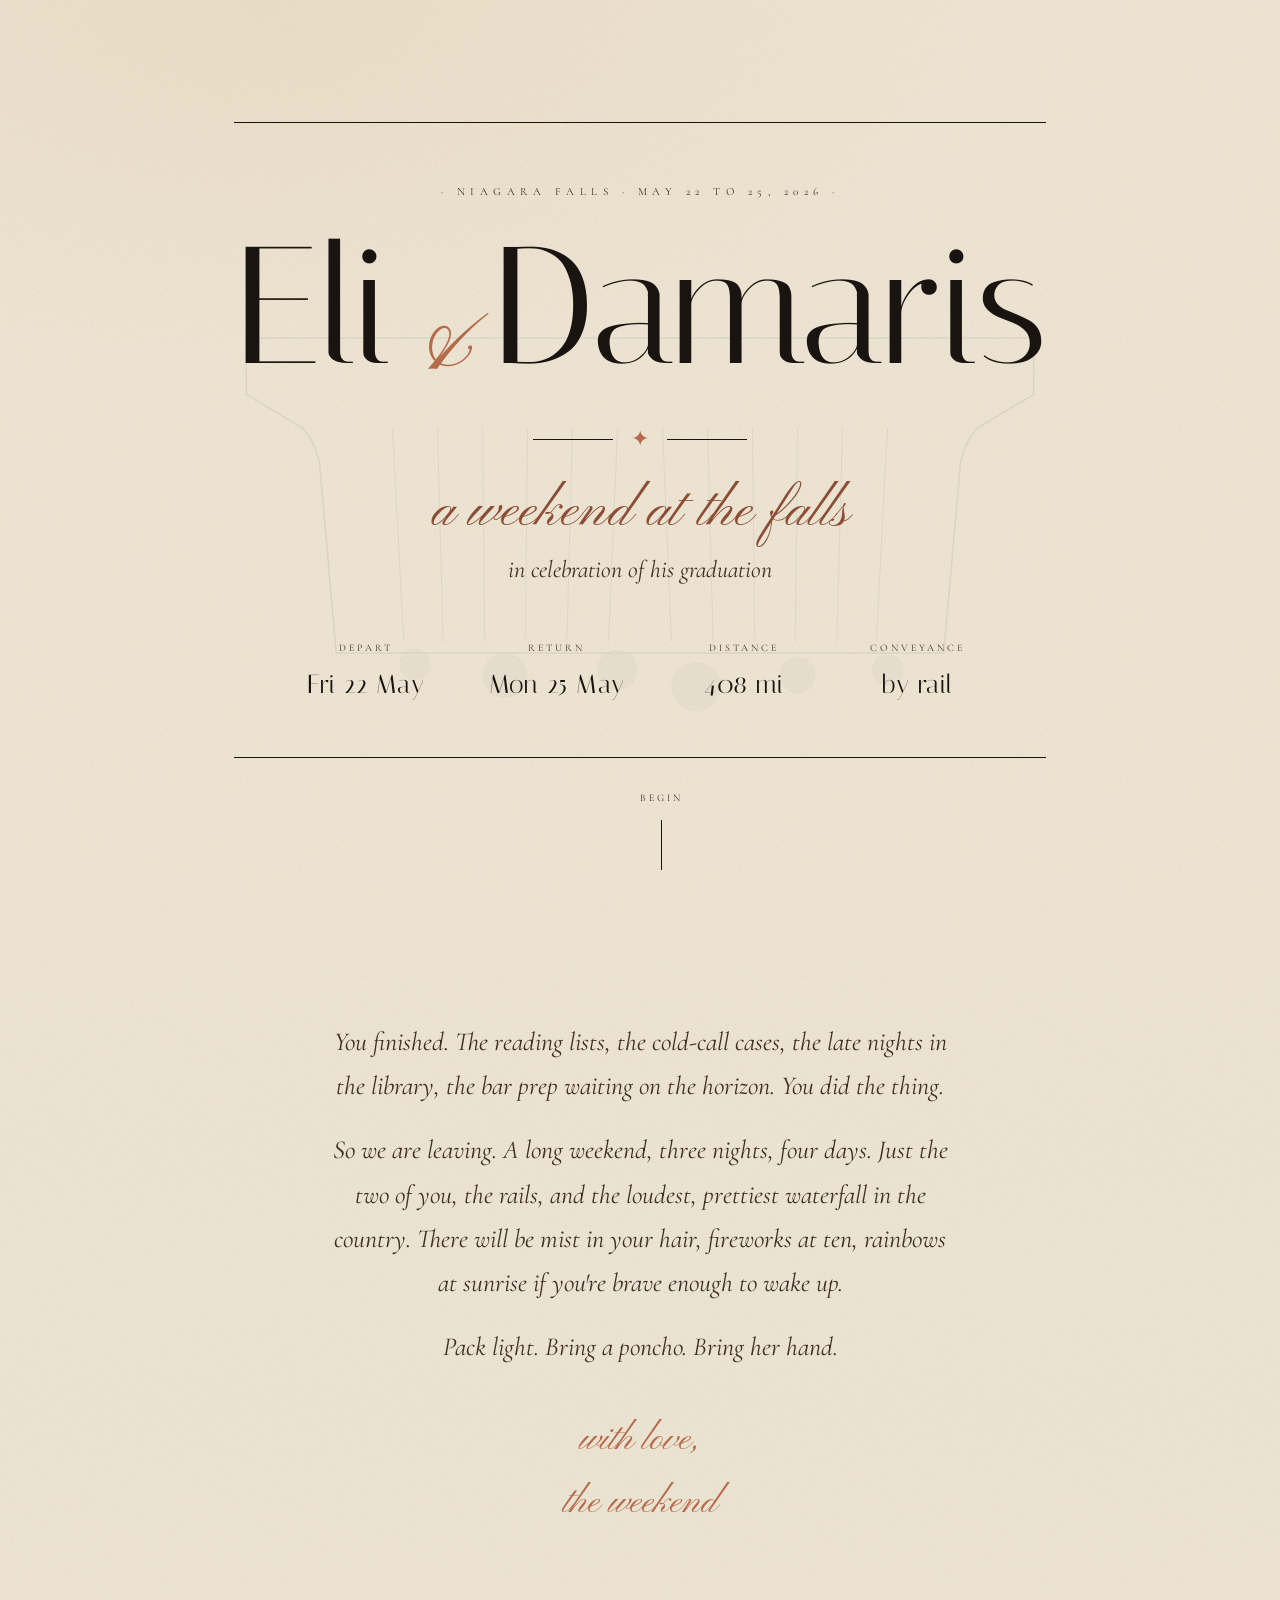
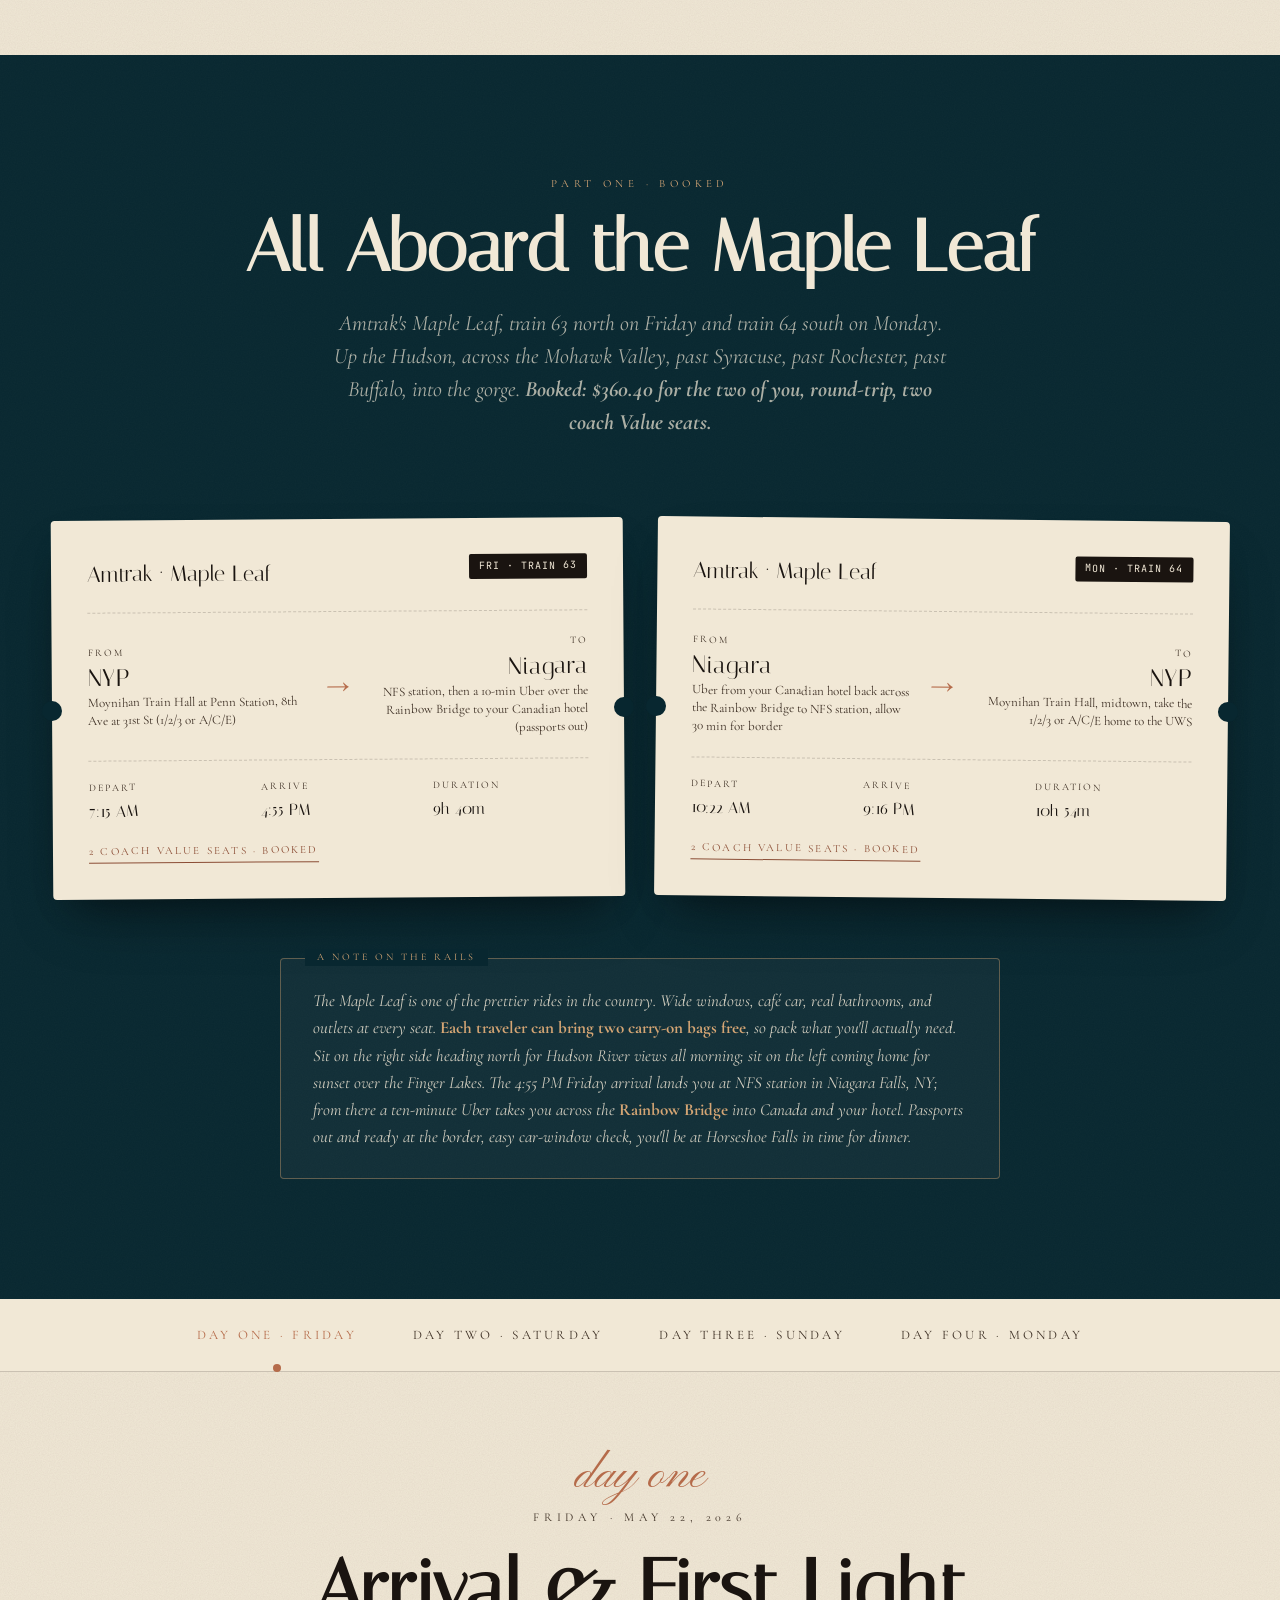
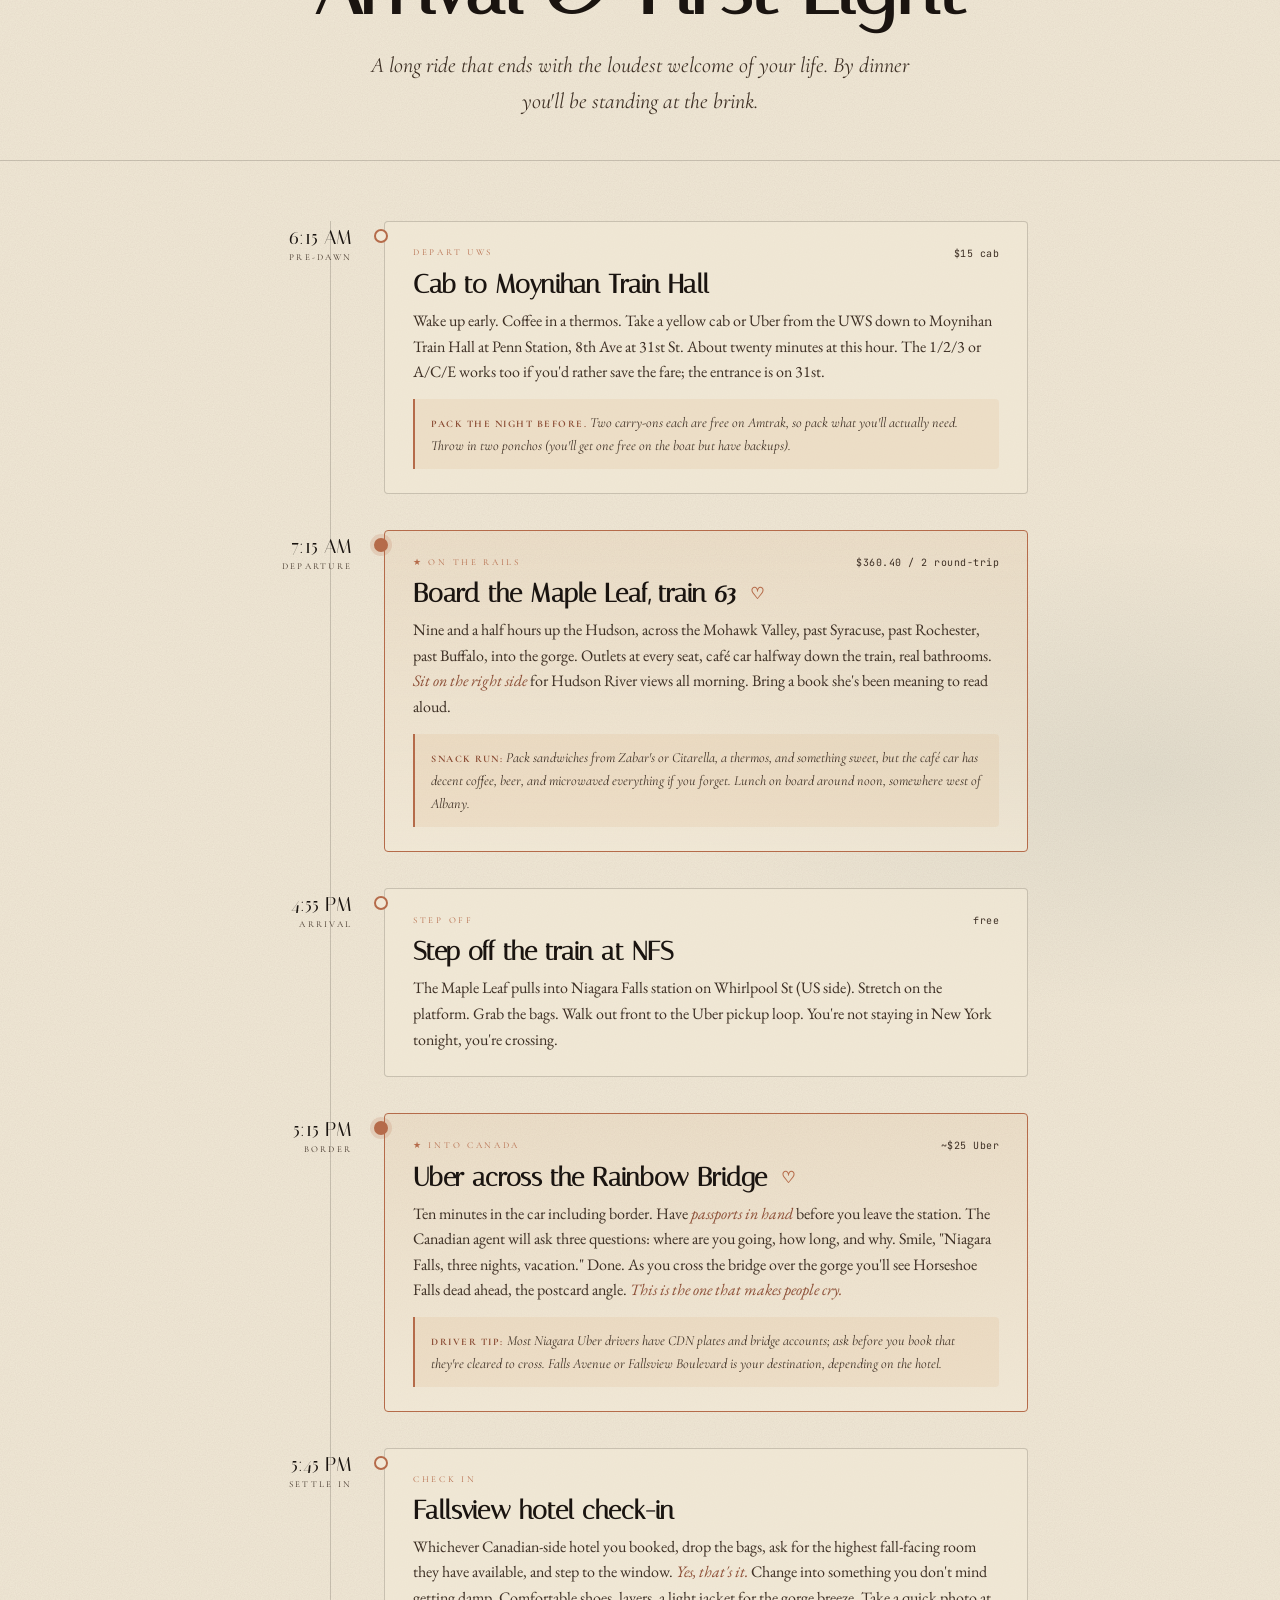
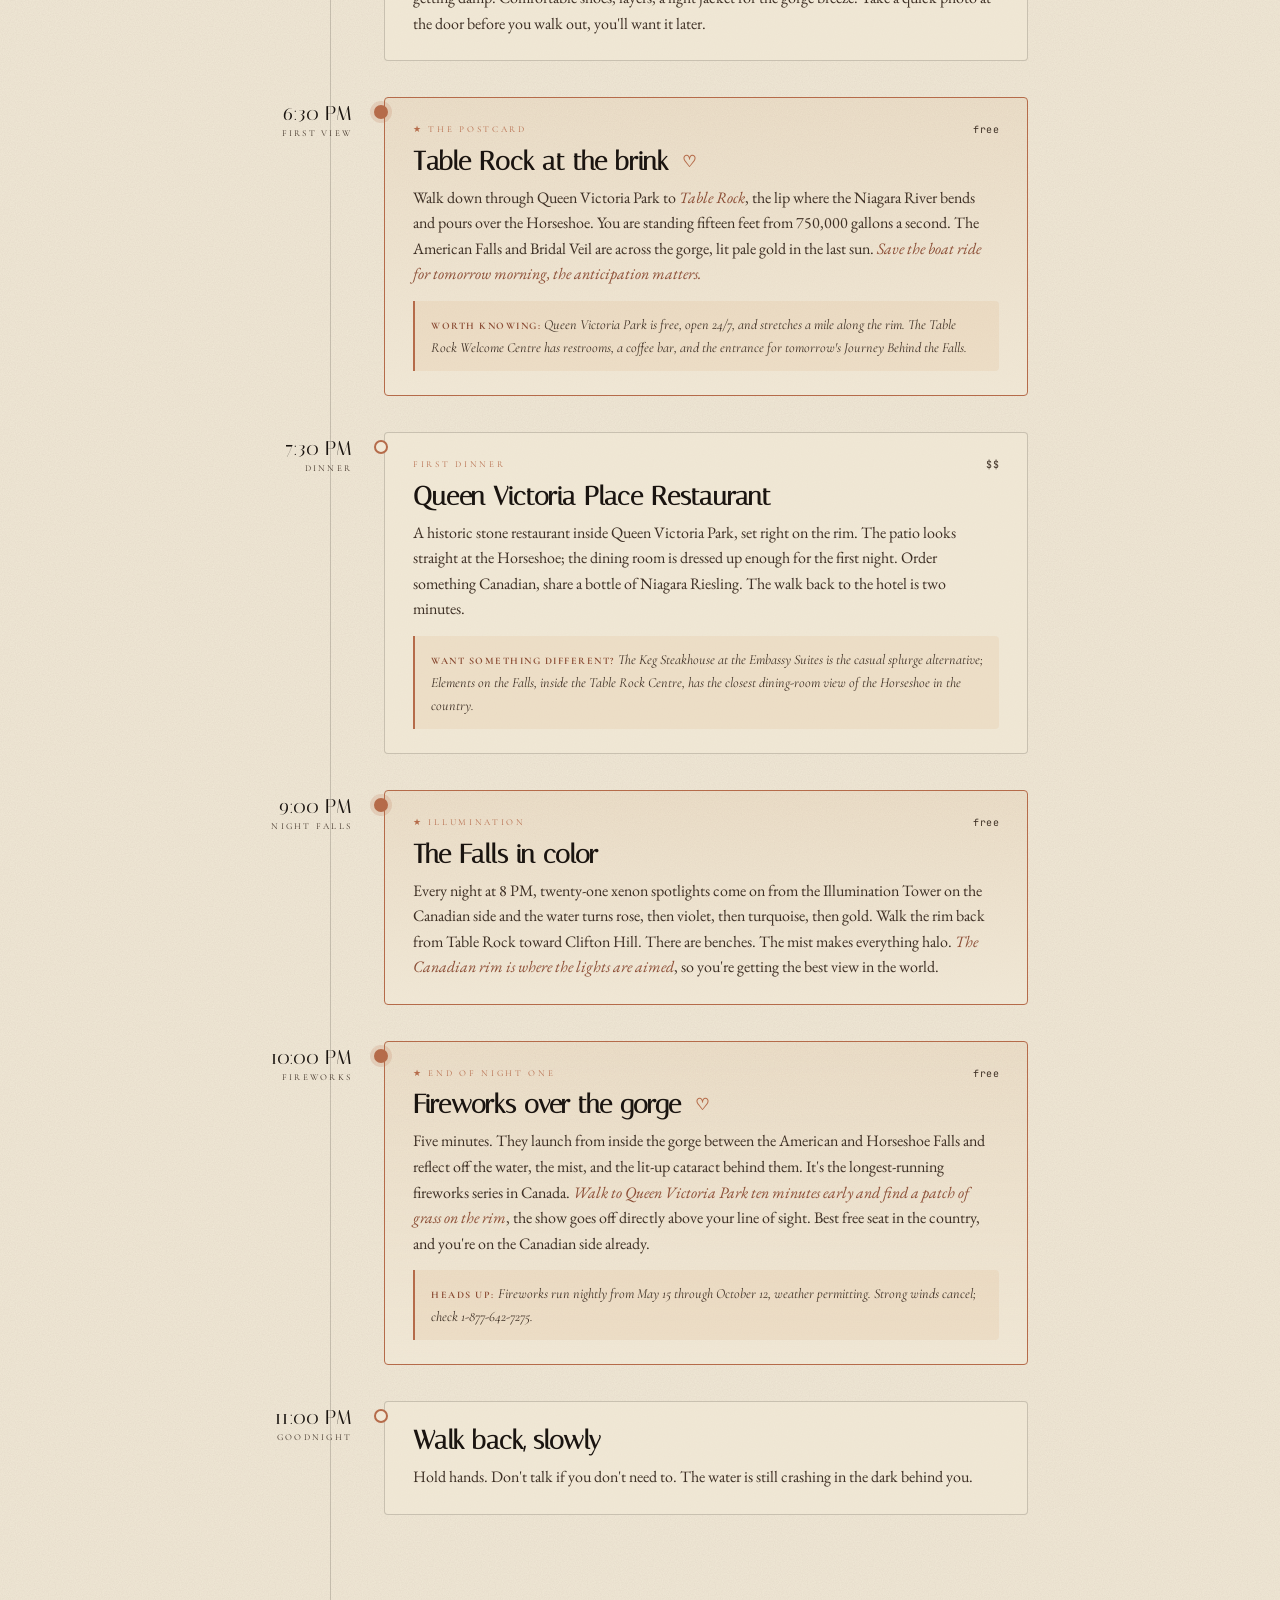
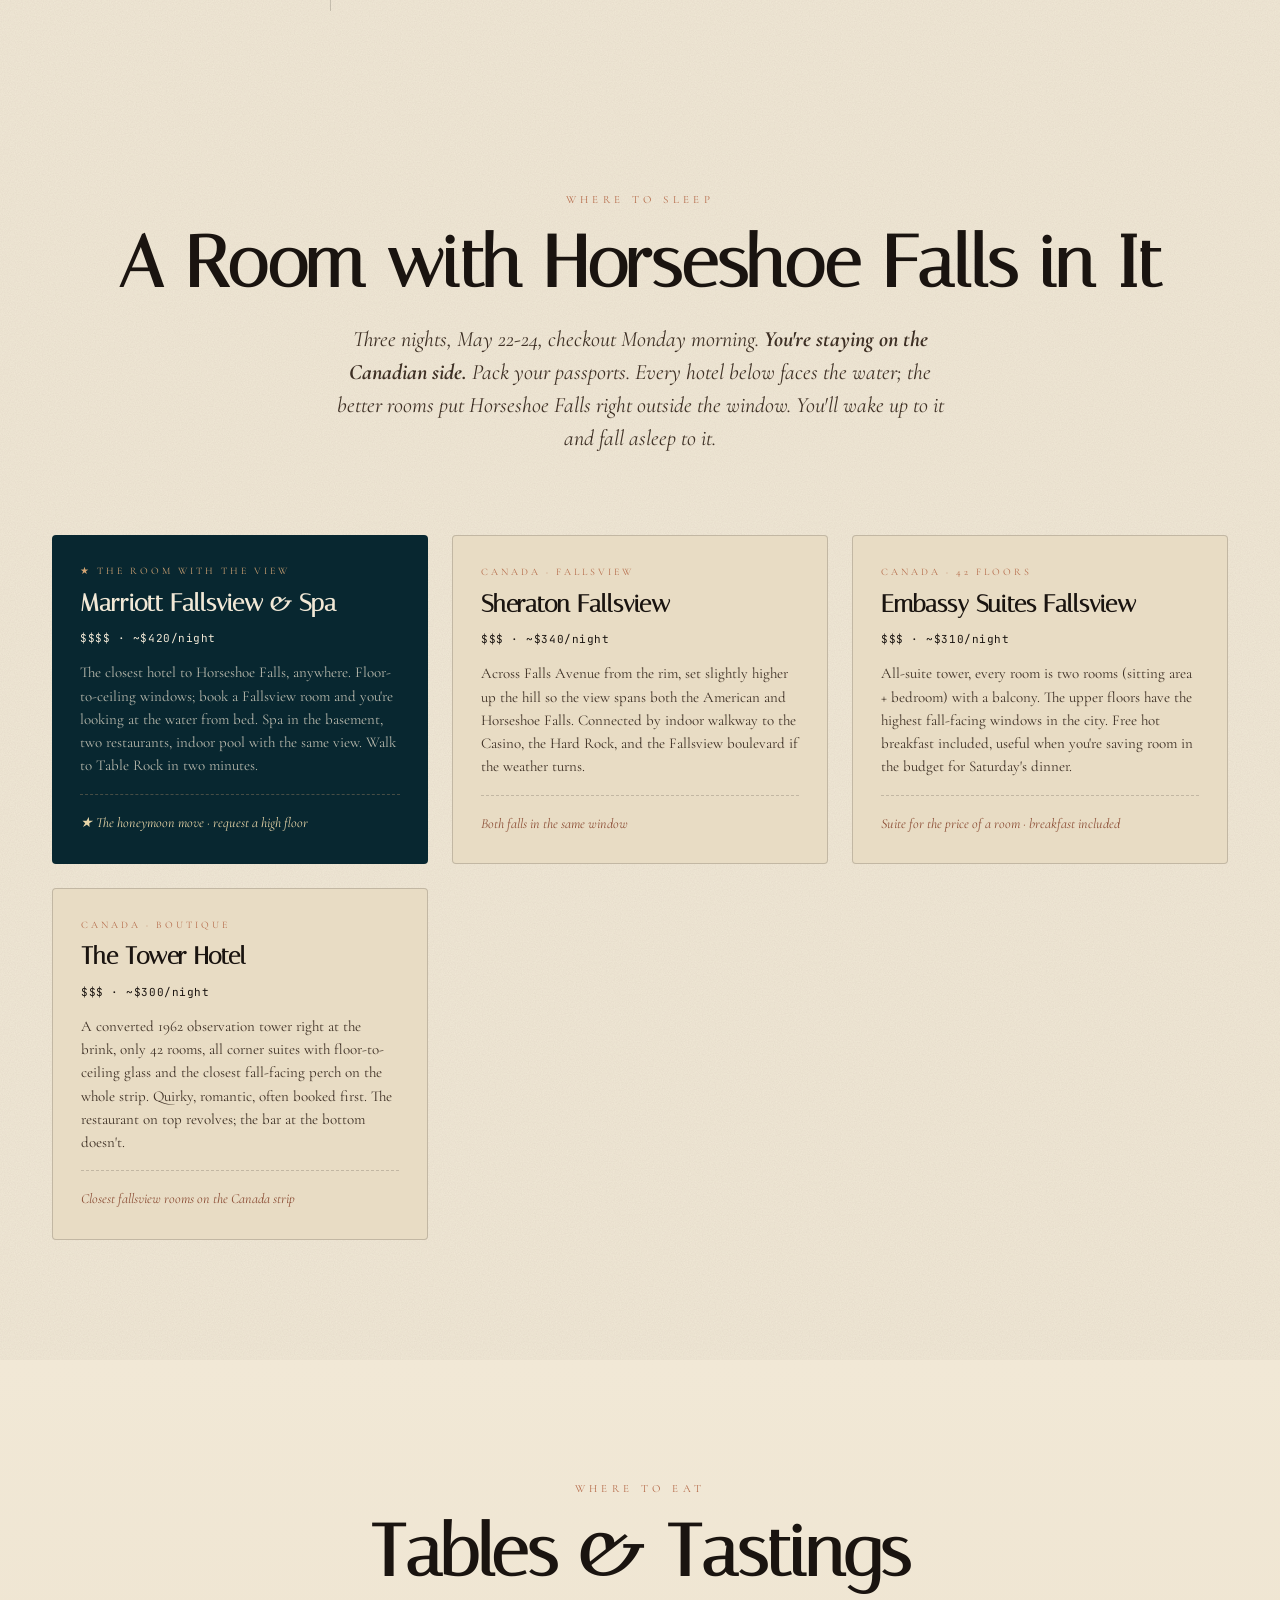
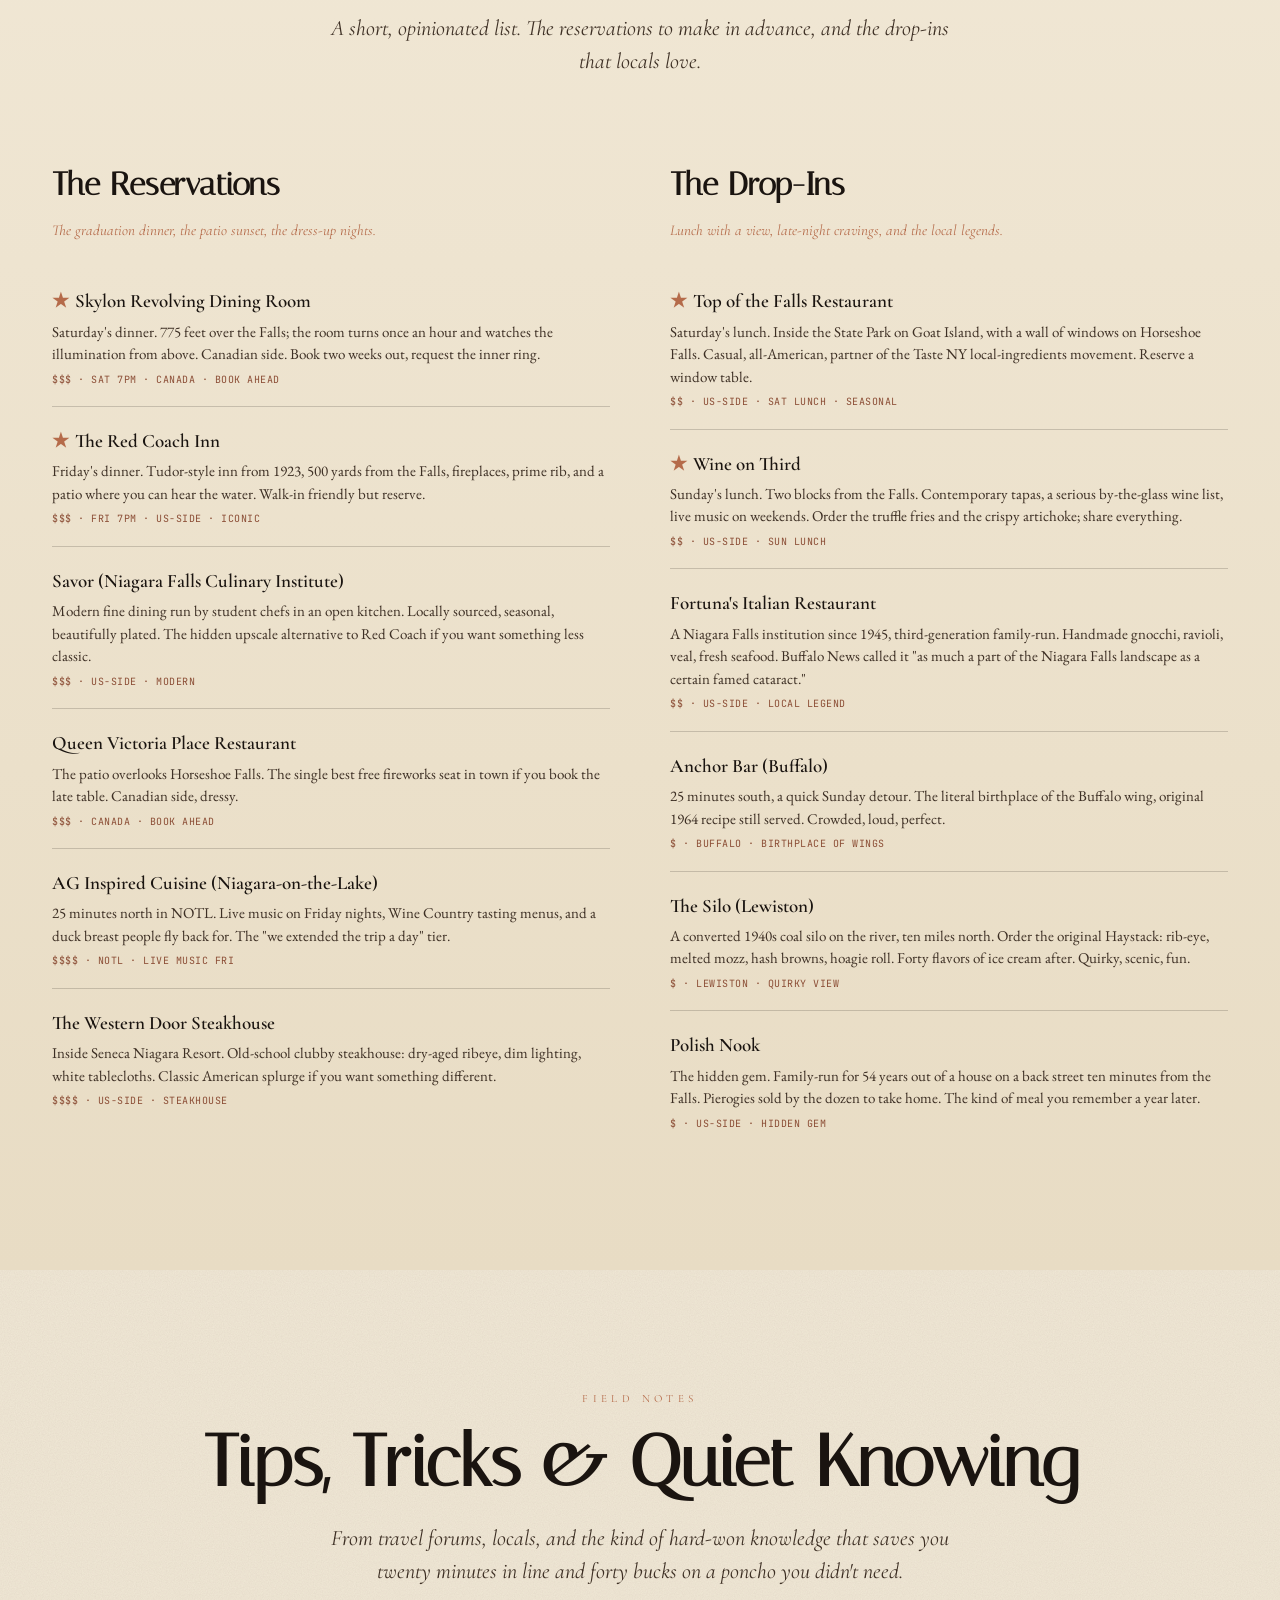
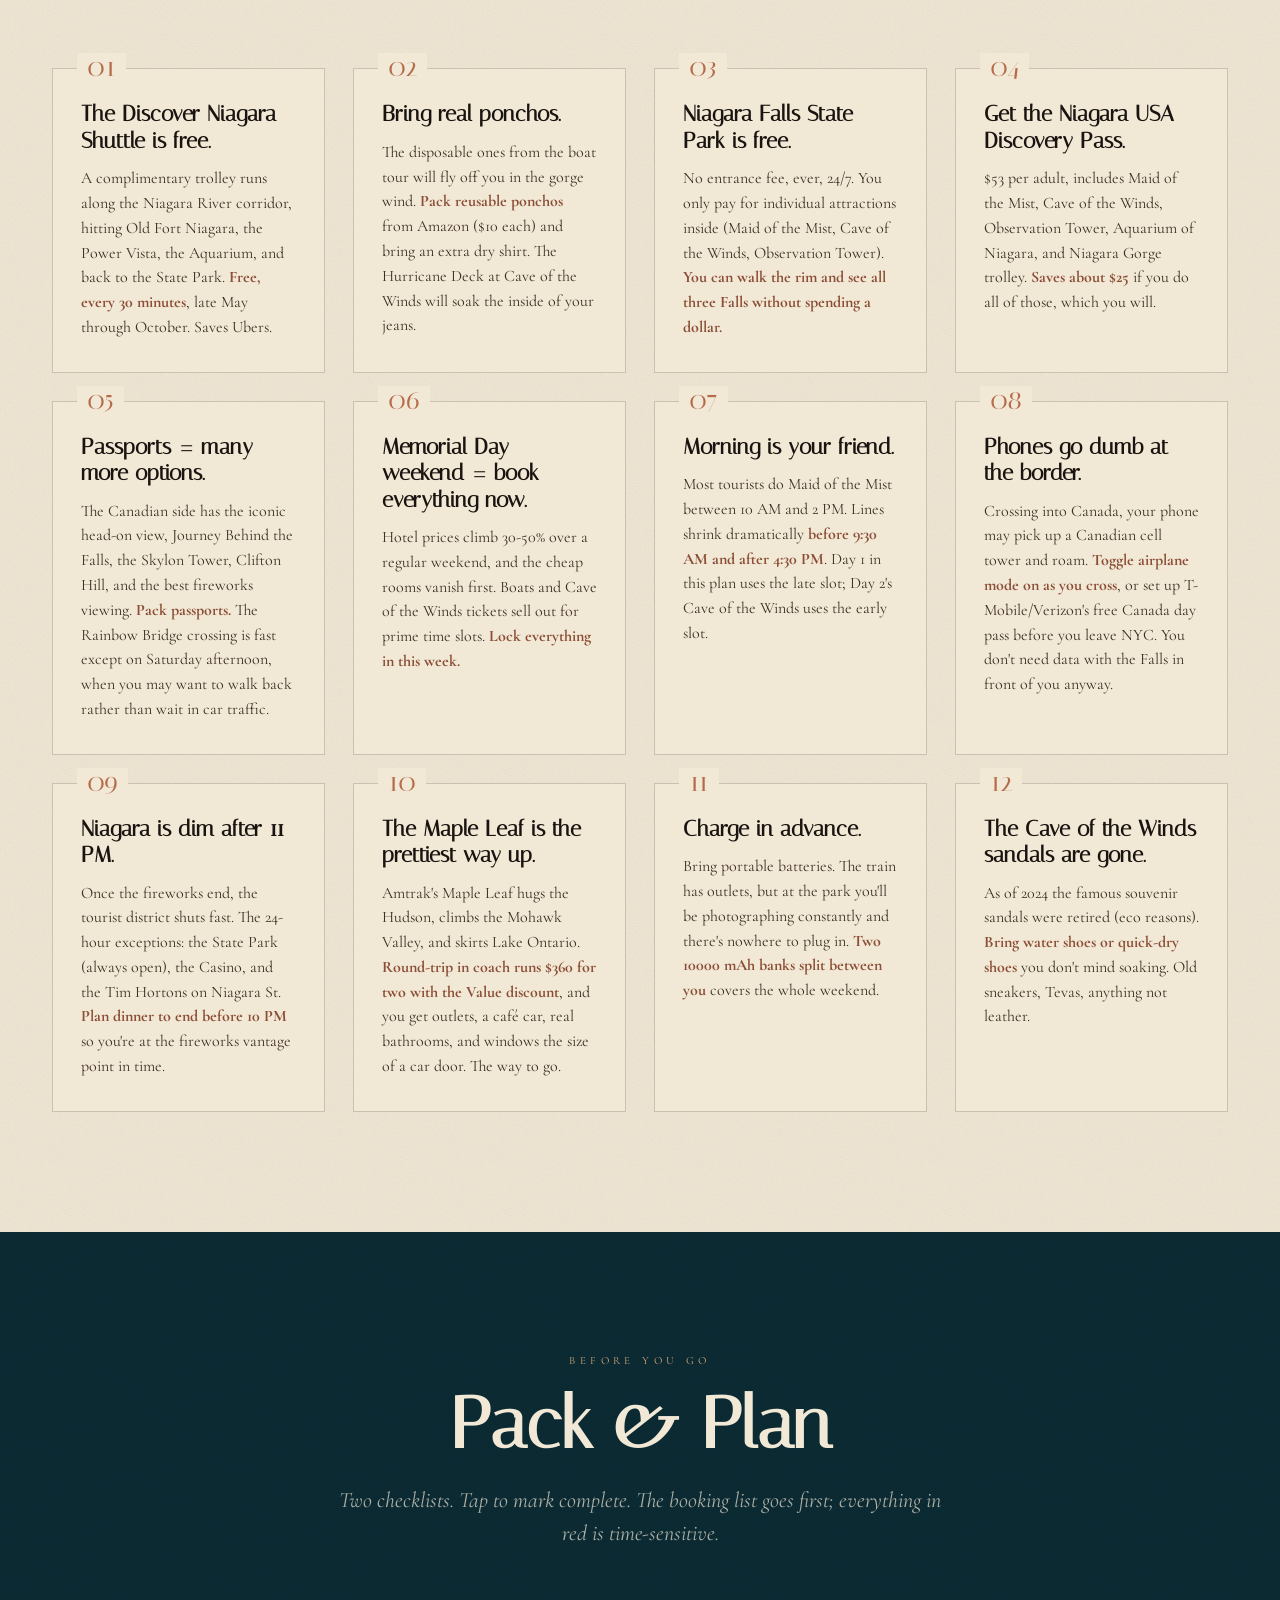
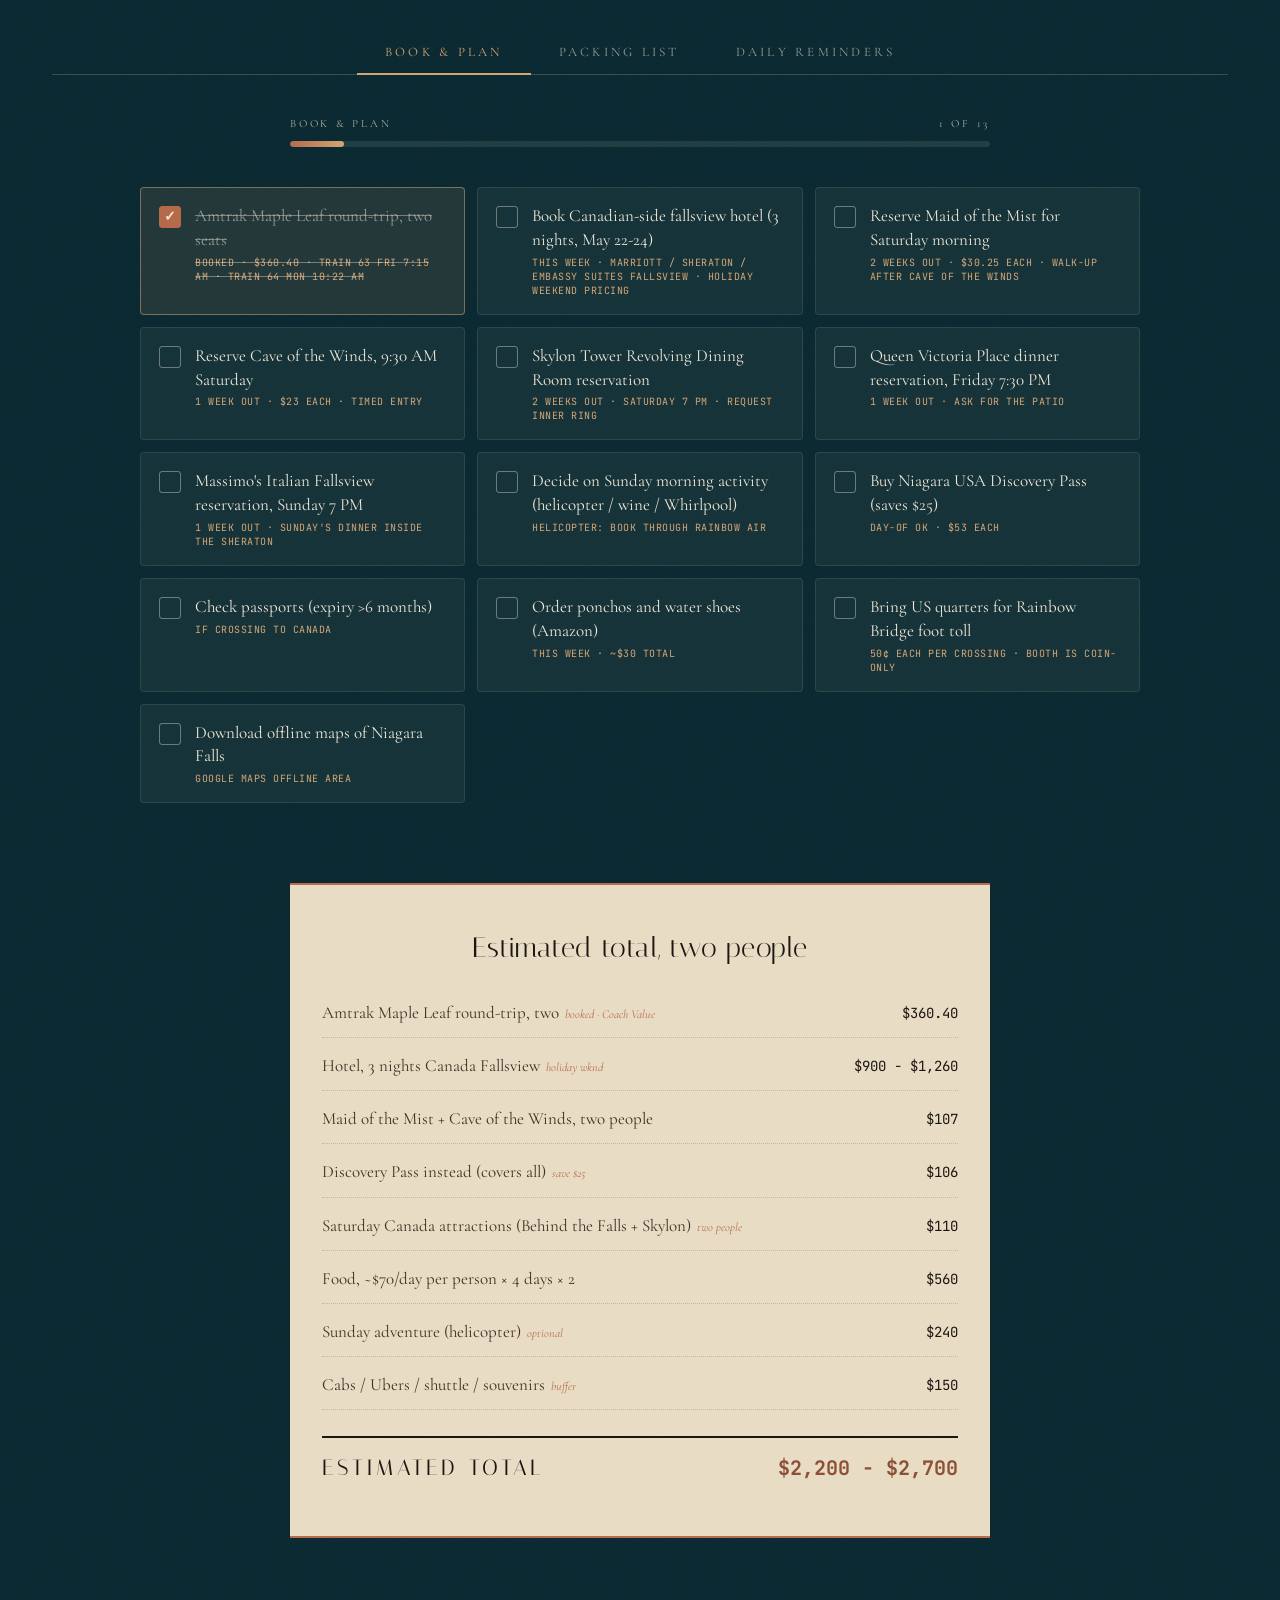
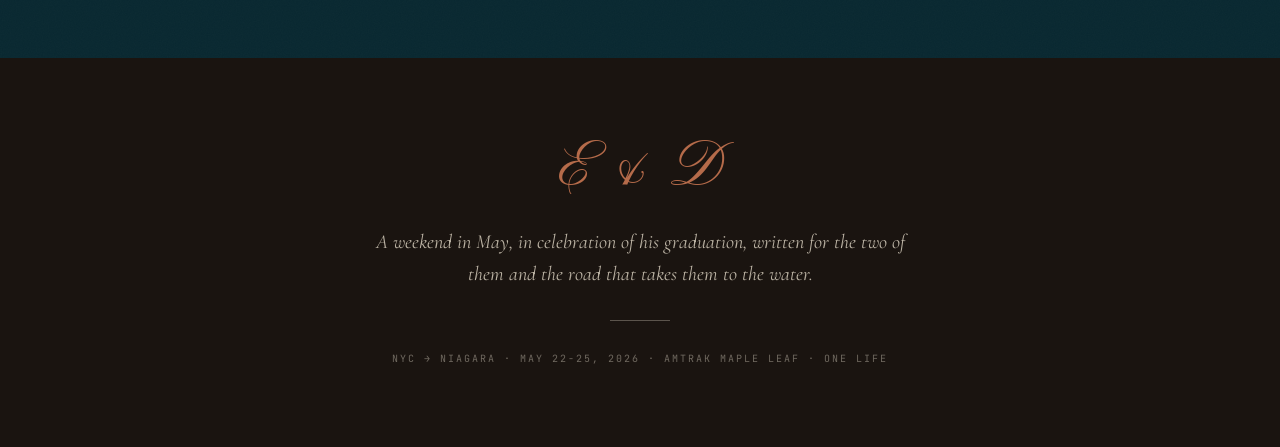
==== commit 6a980cb9: "Switch trip to Canadian-side hotels and trim checklist The trip is now based on the Canadian rim. Tr" ====
--- a/index.html
+++ b/index.html
@@ -155,7 +155,7 @@
           <div class="ticket-stop right">
             <div class="label">To</div>
             <div class="city display">Niagara</div>
-            <div class="detail">NFS station on Whirlpool St, walking distance to the State Park and US-side hotels</div>
+            <div class="detail">NFS station, then a 10-min Uber over the Rainbow Bridge to your Canadian hotel (passports out)</div>
           </div>
         </div>
         <div class="ticket-meta">
@@ -184,7 +184,7 @@
           <div class="ticket-stop">
             <div class="label">From</div>
             <div class="city display">Niagara</div>
-            <div class="detail">NFS station, fifteen minutes early so you can stretch and grab water for the long ride</div>
+            <div class="detail">Uber from your Canadian hotel back across the Rainbow Bridge to NFS station, allow 30 min for border</div>
           </div>
           <div class="ticket-arrow">→</div>
           <div class="ticket-stop right">
@@ -213,7 +213,7 @@
 
     <div class="bus-tip">
       <span class="bus-tip-label">A note on the rails</span>
-      <p>The Maple Leaf is one of the prettier rides in the country. Wide windows, café car, real bathrooms, and outlets at every seat. <strong>Each traveler can bring two carry-on bags free</strong>, so pack what you'll actually need. <em>Sit on the right side heading north</em> for Hudson River views all morning; <em>sit on the left coming home</em> for sunset over the Finger Lakes. The 4:55 PM Friday arrival puts you at the Falls in time for dinner, the illumination at nine, and fireworks at ten. The 10:22 AM Monday return gets you home to NYC by 9:16 PM, easy subway ride to the UWS by ten.</p>
+      <p>The Maple Leaf is one of the prettier rides in the country. Wide windows, café car, real bathrooms, and outlets at every seat. <strong>Each traveler can bring two carry-on bags free</strong>, so pack what you'll actually need. <em>Sit on the right side heading north</em> for Hudson River views all morning; <em>sit on the left coming home</em> for sunset over the Finger Lakes. The 4:55 PM Friday arrival lands you at NFS station in Niagara Falls, NY; from there a ten-minute Uber takes you across the <strong>Rainbow Bridge</strong> into Canada and your hotel. <em>Passports out and ready</em> at the border, easy car-window check, you'll be at Horseshoe Falls in time for dinner.</p>
     </div>
   </div>
 </section>
@@ -287,14 +287,31 @@
             <span class="moment-tag">step off</span>
             <span class="moment-cost">free</span>
           </div>
-          <h3 class="moment-title">Step off the train, hear the falls</h3>
-          <p class="moment-body">The Maple Leaf pulls into Niagara Falls station (NFS) on Whirlpool St. You are now <em>about a mile</em> from the State Park, ten minutes by Uber or twenty-five on foot. Walk to your hotel, drop bags, and breathe. You can already hear the water from here.</p>
-        </div>
-      </div>
-
-      <div class="moment">
-        <div class="moment-time">
-          <div class="clock">5:30 PM</div>
+          <h3 class="moment-title">Step off the train at NFS</h3>
+          <p class="moment-body">The Maple Leaf pulls into Niagara Falls station on Whirlpool St (US side). Stretch on the platform. Grab the bags. Walk out front to the Uber pickup loop. You're not staying in New York tonight, you're crossing.</p>
+        </div>
+      </div>
+
+      <div class="moment starred">
+        <div class="moment-time">
+          <div class="clock">5:15 PM</div>
+          <div class="label">Border</div>
+          <div class="moment-dot"></div>
+        </div>
+        <div class="moment-card">
+          <div class="moment-meta">
+            <span class="moment-tag">★ into Canada</span>
+            <span class="moment-cost">~$25 Uber</span>
+          </div>
+          <h3 class="moment-title">Uber across the Rainbow Bridge <span class="heart">♡</span></h3>
+          <p class="moment-body">Ten minutes in the car including border. Have <em>passports in hand</em> before you leave the station. The Canadian agent will ask three questions: where are you going, how long, and why. Smile, "Niagara Falls, three nights, vacation." Done. As you cross the bridge over the gorge you'll see Horseshoe Falls dead ahead, the postcard angle. <em>This is the one that makes people cry.</em></p>
+          <div class="moment-tip"><strong>Driver tip:</strong> Most Niagara Uber drivers have CDN plates and bridge accounts; ask before you book that they're cleared to cross. Falls Avenue or Fallsview Boulevard is your destination, depending on the hotel.</div>
+        </div>
+      </div>
+
+      <div class="moment">
+        <div class="moment-time">
+          <div class="clock">5:45 PM</div>
           <div class="label">Settle in</div>
           <div class="moment-dot"></div>
         </div>
@@ -302,25 +319,25 @@
           <div class="moment-meta">
             <span class="moment-tag">check in</span>
           </div>
-          <h3 class="moment-title">Hotel check-in</h3>
-          <p class="moment-body">Whichever spot you've booked (see the Stay section below), drop the bags, change into something you don't mind getting damp. Comfortable shoes, layers, a light jacket for the gorge breeze. Take a quick photo at the door before you walk out, you'll want it later.</p>
-        </div>
-      </div>
-
-      <div class="moment starred">
-        <div class="moment-time">
-          <div class="clock">6:00 PM</div>
+          <h3 class="moment-title">Fallsview hotel check-in</h3>
+          <p class="moment-body">Whichever Canadian-side hotel you booked, drop the bags, ask for the highest fall-facing room they have available, and step to the window. <em>Yes, that's it.</em> Change into something you don't mind getting damp. Comfortable shoes, layers, a light jacket for the gorge breeze. Take a quick photo at the door before you walk out, you'll want it later.</p>
+        </div>
+      </div>
+
+      <div class="moment starred">
+        <div class="moment-time">
+          <div class="clock">6:30 PM</div>
           <div class="label">First view</div>
           <div class="moment-dot"></div>
         </div>
         <div class="moment-card">
           <div class="moment-meta">
-            <span class="moment-tag">★ the brink</span>
+            <span class="moment-tag">★ the postcard</span>
             <span class="moment-cost">free</span>
           </div>
-          <h3 class="moment-title">Prospect Point Observation Tower <span class="heart">♡</span></h3>
-          <p class="moment-body">Walk to the edge. Prospect Point is the closest you can stand to the American Falls without getting wet. Take the elevator down to the gorge for a bird's-eye view of the whole horseshoe across the river. <em>Save the boat ride for tomorrow morning, the anticipation matters.</em></p>
-          <div class="moment-tip"><strong>Worth knowing:</strong> The Niagara Falls State Park is the oldest state park in America. Free to enter, open 24/7. The Observation Tower is $1.25 per person. That is not a typo.</div>
+          <h3 class="moment-title">Table Rock at the brink <span class="heart">♡</span></h3>
+          <p class="moment-body">Walk down through Queen Victoria Park to <em>Table Rock</em>, the lip where the Niagara River bends and pours over the Horseshoe. You are standing fifteen feet from 750,000 gallons a second. The American Falls and Bridal Veil are across the gorge, lit pale gold in the last sun. <em>Save the boat ride for tomorrow morning, the anticipation matters.</em></p>
+          <div class="moment-tip"><strong>Worth knowing:</strong> Queen Victoria Park is free, open 24/7, and stretches a mile along the rim. The Table Rock Welcome Centre has restrooms, a coffee bar, and the entrance for tomorrow's Journey Behind the Falls.</div>
         </div>
       </div>
 
@@ -335,9 +352,9 @@
             <span class="moment-tag">first dinner</span>
             <span class="moment-cost">$$</span>
           </div>
-          <h3 class="moment-title">The Red Coach Inn</h3>
-          <p class="moment-body">A hundred-year-old Tudor-style inn 500 yards from the Falls. Walk-in friendly, but reserve. Order the prime rib if you want classic, the seafood if you want lighter. Ask for a patio table if the weather holds, you can hear the water from there.</p>
-          <div class="moment-tip"><strong>Want something different?</strong> Savor at the Niagara Falls Culinary Institute is the modern alternative: student chefs, open kitchen, locally sourced. Same price range, very different vibe.</div>
+          <h3 class="moment-title">Queen Victoria Place Restaurant</h3>
+          <p class="moment-body">A historic stone restaurant inside Queen Victoria Park, set right on the rim. The patio looks straight at the Horseshoe; the dining room is dressed up enough for the first night. Order something Canadian, share a bottle of Niagara Riesling. The walk back to the hotel is two minutes.</p>
+          <div class="moment-tip"><strong>Want something different?</strong> The Keg Steakhouse at the Embassy Suites is the casual splurge alternative; Elements on the Falls, inside the Table Rock Centre, has the closest dining-room view of the Horseshoe in the country.</div>
         </div>
       </div>
 
@@ -353,7 +370,7 @@
             <span class="moment-cost">free</span>
           </div>
           <h3 class="moment-title">The Falls in color</h3>
-          <p class="moment-body">Every night at 8 PM, twenty-one xenon spotlights come on across the gorge and the water turns rose, then violet, then turquoise, then gold. Walk the path along the rim. There are benches. The mist makes everything halo.</p>
+          <p class="moment-body">Every night at 8 PM, twenty-one xenon spotlights come on from the Illumination Tower on the Canadian side and the water turns rose, then violet, then turquoise, then gold. Walk the rim back from Table Rock toward Clifton Hill. There are benches. The mist makes everything halo. <em>The Canadian rim is where the lights are aimed</em>, so you're getting the best view in the world.</p>
         </div>
       </div>
 
@@ -369,7 +386,7 @@
             <span class="moment-cost">free</span>
           </div>
           <h3 class="moment-title">Fireworks over the gorge <span class="heart">♡</span></h3>
-          <p class="moment-body">Five minutes. They go off from inside the gorge, between the American and Horseshoe Falls, and they reflect off the water and the mist and the lit-up cataract behind them. It's the longest-running fireworks series in Canada. May 22 is the eighth night of the season, so the crew is sharp. <em>Best US-side view: Terrapin Point on Goat Island.</em></p>
+          <p class="moment-body">Five minutes. They launch from inside the gorge between the American and Horseshoe Falls and reflect off the water, the mist, and the lit-up cataract behind them. It's the longest-running fireworks series in Canada. <em>Walk to Queen Victoria Park ten minutes early and find a patch of grass on the rim</em>, the show goes off directly above your line of sight. Best free seat in the country, and you're on the Canadian side already.</p>
           <div class="moment-tip"><strong>Heads up:</strong> Fireworks run nightly from May 15 through October 12, weather permitting. Strong winds cancel; check 1-877-642-7275.</div>
         </div>
       </div>
@@ -410,14 +427,31 @@
           <div class="moment-meta">
             <span class="moment-tag">slow start</span>
           </div>
-          <h3 class="moment-title">Breakfast in bed (or close to it)</h3>
-          <p class="moment-body">Most hotels on the US side have an included breakfast. Eat well. Carbs. Coffee. You'll need it. If you'd rather walk: Tim Hortons on Niagara Street is 1990s strip-mall but it's a Niagara classic, and the bagels here are weirdly good.</p>
-        </div>
-      </div>
-
-      <div class="moment starred">
-        <div class="moment-time">
-          <div class="clock">9:00 AM</div>
+          <h3 class="moment-title">Breakfast with the view</h3>
+          <p class="moment-body">If you booked Embassy Suites or Marriott, breakfast is included; eat fast and carb-heavy by the window. Otherwise, the Hard Rock and Hudson's at the Sheraton both face the Falls and open at 7. <em>Carbs, coffee, repeat.</em> Tuck the passports into a zip pocket; you'll cross before nine.</p>
+        </div>
+      </div>
+
+      <div class="moment starred">
+        <div class="moment-time">
+          <div class="clock">8:30 AM</div>
+          <div class="label">Cross over</div>
+          <div class="moment-dot"></div>
+        </div>
+        <div class="moment-card">
+          <div class="moment-meta">
+            <span class="moment-tag">★ rainbow bridge on foot</span>
+            <span class="moment-cost">50¢ each</span>
+          </div>
+          <h3 class="moment-title">Walk back to the US side <span class="heart">♡</span></h3>
+          <p class="moment-body">From your hotel, ten minutes along the rim brings you to the foot of the Rainbow Bridge. The pedestrian crossing is twenty minutes including the booth on the US side. The walk itself is the photo-op of the trip: <em>both Falls behind you, the gorge a thousand feet below, and a real rainbow off the mist 90% of mornings in May.</em> American customs is faster than Canadian. Have passports out.</p>
+          <div class="moment-tip"><strong>Foot toll is 50¢ each, US coins only.</strong> Bring four quarters before you leave NYC, or hit an ATM Friday night, the booth doesn't take cards.</div>
+        </div>
+      </div>
+
+      <div class="moment starred">
+        <div class="moment-time">
+          <div class="clock">9:30 AM</div>
           <div class="label">Cave of the Winds</div>
           <div class="moment-dot"></div>
         </div>
@@ -485,17 +519,16 @@
       <div class="moment starred">
         <div class="moment-time">
           <div class="clock">2:00 PM</div>
-          <div class="label">Crossing</div>
-          <div class="moment-dot"></div>
-        </div>
-        <div class="moment-card">
-          <div class="moment-meta">
-            <span class="moment-tag">★ if you have passports</span>
-            <span class="moment-cost">$1 toll</span>
-          </div>
-          <h3 class="moment-title">Walk across the Rainbow Bridge to Canada <span class="heart">♡</span></h3>
-          <p class="moment-body">The American side gives you intimacy with the Falls; the Canadian side gives you the postcard. Walk over the Rainbow Bridge (toll: 50¢ on foot, $4 by car). <em>Bring passports.</em> The crossing is twenty minutes including the booth, and the first view you get when you reach Queen Victoria Park is the one that makes people cry.</p>
-          <div class="moment-tip"><strong>No passports?</strong> Skip Canada and do the Niagara Power Vista (free, fascinating Tesla/Edison history) and the Whirlpool State Park hike instead. The plan still works.</div>
+          <div class="label">Crossing back</div>
+          <div class="moment-dot"></div>
+        </div>
+        <div class="moment-card">
+          <div class="moment-meta">
+            <span class="moment-tag">★ home side again</span>
+            <span class="moment-cost">50¢ each</span>
+          </div>
+          <h3 class="moment-title">Walk back over the Rainbow Bridge <span class="heart">♡</span></h3>
+          <p class="moment-body">Same bridge, opposite direction, totally different view: now you're walking <em>toward</em> Horseshoe Falls instead of away from it. Twenty minutes including Canadian customs. The booth waves most pedestrians through with a quick passport scan. <em>The first sight from the bridge into Queen Victoria Park is the one that makes people cry, even on the second crossing.</em> You're back at your hotel in fifteen minutes.</p>
         </div>
       </div>
 
@@ -560,19 +593,19 @@
             <span class="moment-cost">free</span>
           </div>
           <h3 class="moment-title">Queen Victoria Park, front row <span class="heart">♡</span></h3>
-          <p class="moment-body">If you're already in Canada this is the move. Queen Victoria Park has the closest, best, free view of the fireworks, looking right up at them as they burst over the gorge. <em>Spread out a jacket on the lawn. Lean against him.</em> The Falls are illuminated behind you, the fireworks are above the water, the show lasts five minutes and the memory lasts decades.</p>
+          <p class="moment-body">A two-minute walk from the Skylon back to Queen Victoria Park puts you in the closest, best, free seat for the fireworks, looking right up at them as they burst over the gorge. <em>Spread out a jacket on the lawn. Lean against him.</em> The Falls are illuminated behind you, the fireworks are above the water, the show lasts five minutes and the memory lasts decades.</p>
         </div>
       </div>
 
       <div class="moment">
         <div class="moment-time">
           <div class="clock">11:00 PM</div>
-          <div class="label">Back across</div>
-          <div class="moment-dot"></div>
-        </div>
-        <div class="moment-card">
-          <h3 class="moment-title">Walk back over the bridge</h3>
-          <p class="moment-body">The Rainbow Bridge is open 24/7. The crossing back to the US is faster than the way out. Goodnight to a long, soaked, perfect day.</p>
+          <div class="label">Goodnight</div>
+          <div class="moment-dot"></div>
+        </div>
+        <div class="moment-card">
+          <h3 class="moment-title">Walk back to the hotel</h3>
+          <p class="moment-body">Five minutes along the lit rim path, the Falls illuminated behind you the whole way. Hold hands. Don't talk if you don't need to. Goodnight to a long, soaked, perfect day.</p>
         </div>
       </div>
 
@@ -601,8 +634,8 @@
             <span class="moment-tag">★ if you can</span>
             <span class="moment-cost">free</span>
           </div>
-          <h3 class="moment-title">Sunrise rainbows at Prospect Point <span class="heart">♡</span></h3>
-          <p class="moment-body">Set one alarm. The first sunlight of the day catches the mist at the base of the American Falls and throws a rainbow that sometimes runs the full width of the gorge. <em>It is empty out there at 6:30 AM.</em> Just you, her, the water, and a half-mile of color.</p>
+          <h3 class="moment-title">Sunrise rainbows at Table Rock <span class="heart">♡</span></h3>
+          <p class="moment-body">Set one alarm. The first sunlight of the day catches the mist at the base of the Horseshoe and throws a rainbow that sometimes runs the full width of the gorge. <em>It is empty out there at 6:30 AM.</em> Just you, her, the water, and a half-mile of color, two minutes from your hotel door.</p>
           <div class="moment-tip"><strong>Trade-off:</strong> If you want to sleep in instead, that's also fine; just push everything below back an hour. You earned it.</div>
         </div>
       </div>
@@ -618,8 +651,8 @@
             <span class="moment-tag">slow morning</span>
             <span class="moment-cost">$</span>
           </div>
-          <h3 class="moment-title">Breakfast somewhere with windows</h3>
-          <p class="moment-body">The Hard Rock Cafe across from the State Park does a decent breakfast and you'll be in and out fast. For something prettier, the Sheraton at the Falls has a tableside view. Pack: water, sunscreen, layers; the gorge wind picks up by mid-morning.</p>
+          <h3 class="moment-title">Breakfast at the hotel</h3>
+          <p class="moment-body">If yours is included, eat well and slowly with the view. If not, take the elevator down to the lobby café and grab pastries to go, then walk to a bench in Queen Victoria Park and eat them watching the morning mist. <em>Pack: water, sunscreen, layers</em>; the gorge wind picks up by mid-morning.</p>
         </div>
       </div>
 
@@ -636,10 +669,10 @@
           </div>
           <h3 class="moment-title">Pick one big thing</h3>
           <p class="moment-body">Three options, depending on the kind of last hurrah you want.<br/><br/>
-            <strong>1. Helicopter tour</strong> with Rainbow Air ($120 each, 10 minutes, ridiculous views). The kind of thing you do once.<br/><br/>
-            <strong>2. Whirlpool State Park hike</strong>, four miles north (free). Trail down into the gorge to where the river turns 90 degrees and forms a permanent whirlpool. Quiet, cinematic, no crowds.<br/><br/>
-            <strong>3. Niagara Wine Trail</strong> (US side, ~$60 each in tastings). Twenty wineries within thirty minutes; the Marjim Manor and Schulze are excellent. Or cross to Canada for Niagara-on-the-Lake (Peller Estates, Trius), which is the more famous wine region.</p>
-          <div class="moment-tip"><strong>Romantic dark horse:</strong> The Whirlpool Aero Car (Canadian side, $19 each), a 1916 cable car that crosses the gorge at the whirlpool. Ten minutes, terrifying, beautiful.</div>
+            <strong>1. Helicopter tour</strong> with Niagara Helicopters (CAD ~$160 each, 12 minutes, ridiculous views). The kind of thing you do once. Departs from the Canadian side, ten minutes north of the hotel.<br/><br/>
+            <strong>2. Whirlpool Aero Car</strong> on the Canadian rim (CAD ~$19 each), a 1916 cable car that crosses the gorge at the whirlpool. Ten minutes, terrifying, beautiful, and walking distance from the Sheraton.<br/><br/>
+            <strong>3. Niagara-on-the-Lake wine country.</strong> Twenty minutes north by Uber. Peller Estates, Trius, Inniskillin (the home of icewine). Tastings start at CAD ~$15. The prettiest small town in Ontario thrown in for free.</p>
+          <div class="moment-tip"><strong>Romantic dark horse:</strong> The White Water Walk, just north of the Whirlpool. Boardwalk along the rapids at the foot of the gorge, you can put your hand in Class VI water. Ten Canadian dollars.</div>
         </div>
       </div>
 
@@ -654,8 +687,8 @@
             <span class="moment-tag">long lunch</span>
             <span class="moment-cost">$$</span>
           </div>
-          <h3 class="moment-title">Wine on Third</h3>
-          <p class="moment-body">A small, intimate spot two blocks from the Falls with high-end tapas and a serious wine list. Order a flight to share. Or for something casual: <em>Anchor Bar</em> (the original home of the Buffalo wing, opened 1935) is a 25-minute Uber to Buffalo and worth it for the history. Great if you've decided to skip the wine trail.</p>
+          <h3 class="moment-title">Elements on the Falls</h3>
+          <p class="moment-body">Inside the Table Rock Welcome Centre, with the closest dining-room view of the Horseshoe in the country. Casual lunch, Canadian comfort food, and a wall of windows you'll keep glancing back at between bites. <em>Or, if you went up to Niagara-on-the-Lake</em>, eat there: the Old Winery Restaurant, the Pie Plate, or anywhere with patio seating on Queen Street.</p>
         </div>
       </div>
 
@@ -671,7 +704,7 @@
             <span class="moment-cost">free</span>
           </div>
           <h3 class="moment-title">A real afternoon off</h3>
-          <p class="moment-body">You've earned a slow one. Options: nap at the hotel, take a long walk along the State Park rim (the carriage rides leave from the Visitor Center, $20 for a half-hour clop), or, if you still have legs, take an Uber up to <em>Niagara-on-the-Lake</em> on the Canadian side, the prettiest small town in Ontario. Cobblestones, flowerboxes, ice cream you eat on a bench by the lake. Forty minutes each way.</p>
+          <p class="moment-body">You've earned a slow one. Options: nap at the hotel with the curtains open, walk the full rim from Table Rock to Clifton Hill (the kitschy avenue of arcades, ice cream parlors, and one wax museum that takes itself too seriously), or wander Queen Victoria Park's gardens. The Floral Showhouse near the Horseshoe is small, free, and surprisingly lovely.</p>
         </div>
       </div>
 
@@ -686,9 +719,9 @@
             <span class="moment-tag">★ savor it</span>
             <span class="moment-cost">$$$</span>
           </div>
-          <h3 class="moment-title">Savor at the Culinary Institute <span class="heart">♡</span></h3>
-          <p class="moment-body">Modern fine dining run by student chefs in an open kitchen, locally sourced and beautifully plated. The hidden upscale alternative to the more classic places, and the room is gorgeous. <em>Order the tasting menu if it's on, share a bottle from the New York list.</em> A quieter, more grown-up dinner than Saturday's revolving room.</p>
-          <div class="moment-tip"><strong>Other Sunday-dinner moves:</strong> Fortuna's for old-school Italian, the Western Door for steakhouse, Polish Nook for the kind of pierogi night you remember a year later.</div>
+          <h3 class="moment-title">Massimo's Italian Fallsview <span class="heart">♡</span></h3>
+          <p class="moment-body">Tucked inside the Sheraton, family-run, with a menu of handmade pastas and Italian classics that out-punches every guidebook restaurant on the rim. Quieter than the revolving room, more grown-up than Friday's dinner, and the patio looks at the same Falls. <em>Share a bottle of Niagara red, order the osso buco, walk back hand in hand.</em></p>
+          <div class="moment-tip"><strong>Other Sunday-dinner moves:</strong> The Keg Steakhouse at Embassy Suites for clubby comfort, AG Inspired Cuisine in Niagara-on-the-Lake if you went up that way, or Carpaccio for old-school Italian on Victoria Avenue.</div>
         </div>
       </div>
 
@@ -704,7 +737,7 @@
             <span class="moment-cost">free</span>
           </div>
           <h3 class="moment-title">Walk the rim one more time</h3>
-          <p class="moment-body">The xenon spotlights run again tonight. Walk slowly. <em>Take the photo you've been meaning to take.</em> Pick up a small, unironic souvenir from the gift shop before it closes. Look at the water for a long time. You're going to miss it.</p>
+          <p class="moment-body">The xenon spotlights run again tonight, aimed straight at you on this side. Walk slowly from Table Rock toward the Skylon. <em>Take the photo you've been meaning to take.</em> Pick up a small, unironic souvenir from the Table Rock gift shop before it closes at ten. Look at the water for a long time. You're going to miss it.</p>
         </div>
       </div>
 
@@ -720,7 +753,7 @@
             <span class="moment-cost">free</span>
           </div>
           <h3 class="moment-title">One more set of fireworks <span class="heart">♡</span></h3>
-          <p class="moment-body">Fireworks run nightly through October, and Memorial Day weekend means the Sunday show is a full one. <em>Pick a different spot than the first two nights.</em> The Hennepin lookout in the State Park, just south of Prospect Point, is quiet and frames the whole gorge. Five minutes. The last one will hit different.</p>
+          <p class="moment-body">Fireworks run nightly through October, and Memorial Day weekend means the Sunday show is a full one. <em>Find a quieter spot than Friday's lawn</em>: the upper terrace at Queen Victoria Park, behind the rose garden, frames the whole gorge with the Falls illuminated below. Five minutes. The last one will hit different.</p>
         </div>
       </div>
 
@@ -752,7 +785,7 @@
 
       <div class="moment">
         <div class="moment-time">
-          <div class="clock">7:30 AM</div>
+          <div class="clock">7:00 AM</div>
           <div class="label">Last morning</div>
           <div class="moment-dot"></div>
         </div>
@@ -761,13 +794,13 @@
             <span class="moment-tag">slow start</span>
           </div>
           <h3 class="moment-title">Wake up, no alarm needed</h3>
-          <p class="moment-body">Pack the rest. Shower. The hotel breakfast is included, eat well, you're about to be on a train for eleven hours. If yours doesn't include breakfast, the Hard Rock Cafe across from the State Park is open early, fast, and forgiving.</p>
-        </div>
-      </div>
-
-      <div class="moment">
-        <div class="moment-time">
-          <div class="clock">8:30 AM</div>
+          <p class="moment-body">Pack the rest. Shower. Most fallsview hotels have breakfast included, eat well by the window, you're about to be on a train for eleven hours. If yours doesn't, the Embassy Suites' Vista Café opens at 6:30 and faces the gorge.</p>
+        </div>
+      </div>
+
+      <div class="moment">
+        <div class="moment-time">
+          <div class="clock">8:00 AM</div>
           <div class="label">One last look</div>
           <div class="moment-dot"></div>
         </div>
@@ -776,24 +809,25 @@
             <span class="moment-tag">say goodbye</span>
             <span class="moment-cost">free</span>
           </div>
-          <h3 class="moment-title">A final walk to the brink</h3>
-          <p class="moment-body">Take fifteen minutes. Walk over to Prospect Point one more time. The morning mist is the prettiest, and Memorial Day Monday is quiet, half the holiday crowds left last night. <em>Stand there, with him, and just look.</em> Then turn around and head back to the hotel.</p>
-        </div>
-      </div>
-
-      <div class="moment">
-        <div class="moment-time">
-          <div class="clock">9:30 AM</div>
-          <div class="label">Checkout</div>
-          <div class="moment-dot"></div>
-        </div>
-        <div class="moment-card">
-          <div class="moment-meta">
-            <span class="moment-tag">load up</span>
-            <span class="moment-cost">$10 Uber</span>
-          </div>
-          <h3 class="moment-title">Hotel checkout, Uber to NFS</h3>
-          <p class="moment-body">Check out by 9:30. Niagara Falls Station (NFS) is on Whirlpool St, about a mile from the State Park, ten minutes by Uber. Aim to be at the station by 9:55, fifteen minutes before boarding. Charge phones at the station outlets. Grab water and a snack from the kiosk.</p>
+          <h3 class="moment-title">A final walk to Table Rock</h3>
+          <p class="moment-body">Take fifteen minutes. Walk down to Table Rock one more time. The morning mist is the prettiest, and Memorial Day Monday is quiet, half the holiday crowds left last night. <em>Stand there, with him, and just look.</em> Then turn around and head back to the hotel.</p>
+        </div>
+      </div>
+
+      <div class="moment starred">
+        <div class="moment-time">
+          <div class="clock">9:15 AM</div>
+          <div class="label">Border</div>
+          <div class="moment-dot"></div>
+        </div>
+        <div class="moment-card">
+          <div class="moment-meta">
+            <span class="moment-tag">★ uber across</span>
+            <span class="moment-cost">~$25 Uber</span>
+          </div>
+          <h3 class="moment-title">Checkout, Uber across the Rainbow Bridge to NFS</h3>
+          <p class="moment-body">Check out by 9:15. The driver crosses the bridge into the US, ten minutes including border on a Monday morning. <em>Passports out, "we're heading home, Amtrak from Niagara Falls station"</em>, agent waves you through. NFS station on Whirlpool St is the drop. Aim to be there by 9:55, twenty-five minutes before boarding. Charge phones, grab water and a snack from the kiosk.</p>
+          <div class="moment-tip"><strong>Holiday Monday warning:</strong> Memorial Day Monday is one of the busier border days of the year, especially mid-morning. <em>Build in 30 minutes of buffer.</em> If you'd rather not risk it, the 8:30 AM crossing is a safer call, and you can sit at the station longer with coffee.</div>
         </div>
       </div>
 
@@ -849,41 +883,41 @@
   <div class="container">
     <div class="section-header">
       <div class="section-eyebrow">Where to Sleep</div>
-      <h2 class="section-title">Two Beds &amp; a View</h2>
-      <p class="section-lede">Three nights, May 22-24, checkout Monday morning. No US-side hotel has a true falls view (the geography won't allow it; the riverfront is all state park). For falls views, you cross to Canada. For walking convenience, you stay in New York. Either way, book this week.</p>
+      <h2 class="section-title">A Room with Horseshoe Falls in It</h2>
+      <p class="section-lede">Three nights, May 22-24, checkout Monday morning. <strong>You're staying on the Canadian side.</strong> Pack your passports. Every hotel below faces the water; the better rooms put Horseshoe Falls right outside the window. You'll wake up to it and fall asleep to it.</p>
     </div>
 
     <div class="stay-grid">
       <div class="stay-card featured">
-        <div class="stay-tag">★ best US-side</div>
-        <h3 class="stay-name">The Giacomo</h3>
-        <div class="stay-price mono">$$$ · ~$280/night</div>
-        <p class="stay-detail">Boutique 1929 art-deco hotel, formerly the United Office Building. Five-minute walk to the Falls. The penthouse lobby is the local secret for fireworks viewing. Romantic, small, full of detail.</p>
-        <div class="stay-feature">★ The hotel of choice for couples on the US side</div>
+        <div class="stay-tag">★ the room with the view</div>
+        <h3 class="stay-name">Marriott Fallsview &amp; Spa</h3>
+        <div class="stay-price mono">$$$$ · ~$420/night</div>
+        <p class="stay-detail">The closest hotel to Horseshoe Falls, anywhere. Floor-to-ceiling windows; book a Fallsview room and you're looking at the water from bed. Spa in the basement, two restaurants, indoor pool with the same view. Walk to Table Rock in two minutes.</p>
+        <div class="stay-feature">★ The honeymoon move · request a high floor</div>
       </div>
 
       <div class="stay-card">
-        <div class="stay-tag">closest to the falls</div>
-        <h3 class="stay-name">Comfort Inn The Pointe</h3>
-        <div class="stay-price mono">$$ · ~$200/night</div>
-        <p class="stay-detail">Directly across the street from Niagara Falls State Park. The closest hotel to the Falls on the US side. Practical, clean, well-maintained. You will hear the water from your window.</p>
-        <div class="stay-feature">Walking distance: 2 minutes to the brink</div>
+        <div class="stay-tag">canada · fallsview</div>
+        <h3 class="stay-name">Sheraton Fallsview</h3>
+        <div class="stay-price mono">$$$ · ~$340/night</div>
+        <p class="stay-detail">Across Falls Avenue from the rim, set slightly higher up the hill so the view spans both the American and Horseshoe Falls. Connected by indoor walkway to the Casino, the Hard Rock, and the Fallsview boulevard if the weather turns.</p>
+        <div class="stay-feature">Both falls in the same window</div>
       </div>
 
       <div class="stay-card">
-        <div class="stay-tag">classic + storied</div>
-        <h3 class="stay-name">The Red Coach Inn</h3>
-        <div class="stay-price mono">$$$ · ~$320/night</div>
-        <p class="stay-detail">Tudor-style, opened in 1923. 500 yards from the Falls. Each room is uniquely decorated, fireplaces in the suites, a celebrated restaurant downstairs. The most "occasion" of the US options.</p>
-        <div class="stay-feature">Has its own restaurant on Friday's dinner list</div>
+        <div class="stay-tag">canada · 42 floors</div>
+        <h3 class="stay-name">Embassy Suites Fallsview</h3>
+        <div class="stay-price mono">$$$ · ~$310/night</div>
+        <p class="stay-detail">All-suite tower, every room is two rooms (sitting area + bedroom) with a balcony. The upper floors have the highest fall-facing windows in the city. Free hot breakfast included, useful when you're saving room in the budget for Saturday's dinner.</p>
+        <div class="stay-feature">Suite for the price of a room · breakfast included</div>
       </div>
 
       <div class="stay-card">
-        <div class="stay-tag">canada · falls view</div>
-        <h3 class="stay-name">Marriott Fallsview</h3>
-        <div class="stay-price mono">$$$$ · ~$420/night</div>
-        <p class="stay-detail">Canadian side. The closest hotel to Horseshoe Falls. Floor-to-ceiling windows; if you book a Fallsview room you're looking at the water from bed. Need passports to cross. Splurge tier.</p>
-        <div class="stay-feature">★ The honeymoon move</div>
+        <div class="stay-tag">canada · boutique</div>
+        <h3 class="stay-name">The Tower Hotel</h3>
+        <div class="stay-price mono">$$$ · ~$300/night</div>
+        <p class="stay-detail">A converted 1962 observation tower right at the brink, only 42 rooms, all corner suites with floor-to-ceiling glass and the closest fall-facing perch on the whole strip. Quirky, romantic, often booked first. The restaurant on top revolves; the bar at the bottom doesn't.</p>
+        <div class="stay-feature">Closest fallsview rooms on the Canada strip</div>
       </div>
     </div>
   </div>
@@ -1089,20 +1123,18 @@
     <!-- Book & Plan -->
     <div class="checklist-pane active" id="pane-book">
       <div class="check-item checked"><div class="check-box"></div><div class="check-text">Amtrak Maple Leaf round-trip, two seats<small>BOOKED · $360.40 · Train 63 Fri 7:15 AM · Train 64 Mon 10:22 AM</small></div></div>
-      <div class="check-item"><div class="check-box"></div><div class="check-text">Book hotel (3 nights, May 22-24)<small>This week · holiday weekend pricing</small></div></div>
+      <div class="check-item"><div class="check-box"></div><div class="check-text">Book Canadian-side fallsview hotel (3 nights, May 22-24)<small>This week · Marriott / Sheraton / Embassy Suites Fallsview · holiday weekend pricing</small></div></div>
       <div class="check-item"><div class="check-box"></div><div class="check-text">Reserve Maid of the Mist for Saturday morning<small>2 weeks out · $30.25 each · walk-up after Cave of the Winds</small></div></div>
       <div class="check-item"><div class="check-box"></div><div class="check-text">Reserve Cave of the Winds, 9:30 AM Saturday<small>1 week out · $23 each · timed entry</small></div></div>
       <div class="check-item"><div class="check-box"></div><div class="check-text">Skylon Tower Revolving Dining Room reservation<small>2 weeks out · Saturday 7 PM · request inner ring</small></div></div>
-      <div class="check-item"><div class="check-box"></div><div class="check-text">Red Coach Inn dinner reservation, Friday 7:30 PM<small>1 week out</small></div></div>
-      <div class="check-item"><div class="check-box"></div><div class="check-text">Savor (Culinary Institute) reservation, Sunday 7 PM<small>1 week out · Sunday's dinner</small></div></div>
+      <div class="check-item"><div class="check-box"></div><div class="check-text">Queen Victoria Place dinner reservation, Friday 7:30 PM<small>1 week out · ask for the patio</small></div></div>
+      <div class="check-item"><div class="check-box"></div><div class="check-text">Massimo's Italian Fallsview reservation, Sunday 7 PM<small>1 week out · Sunday's dinner inside the Sheraton</small></div></div>
       <div class="check-item"><div class="check-box"></div><div class="check-text">Decide on Sunday morning activity (helicopter / wine / Whirlpool)<small>Helicopter: book through Rainbow Air</small></div></div>
       <div class="check-item"><div class="check-box"></div><div class="check-text">Buy Niagara USA Discovery Pass (saves $25)<small>Day-of OK · $53 each</small></div></div>
       <div class="check-item"><div class="check-box"></div><div class="check-text">Check passports (expiry &gt;6 months)<small>If crossing to Canada</small></div></div>
-      <div class="check-item"><div class="check-box"></div><div class="check-text">Set up T-Mobile/Verizon Canada day pass<small>Before departure · ~$5/day</small></div></div>
       <div class="check-item"><div class="check-box"></div><div class="check-text">Order ponchos and water shoes (Amazon)<small>This week · ~$30 total</small></div></div>
-      <div class="check-item"><div class="check-box"></div><div class="check-text">Book Sunday lunch at Wine on Third<small>Optional · walk-ins usually OK</small></div></div>
+      <div class="check-item"><div class="check-box"></div><div class="check-text">Bring US quarters for Rainbow Bridge foot toll<small>50¢ each per crossing · booth is coin-only</small></div></div>
       <div class="check-item"><div class="check-box"></div><div class="check-text">Download offline maps of Niagara Falls<small>Google Maps offline area</small></div></div>
-      <div class="check-item"><div class="check-box"></div><div class="check-text">Tell someone the plan + emergency contact<small>Standard travel hygiene</small></div></div>
     </div>
 
     <!-- Packing -->
@@ -1121,8 +1153,6 @@
       <div class="check-item"><div class="check-box"></div><div class="check-text">Snacks for the train<small>café car exists but bring backups · 9-11 hours</small></div></div>
       <div class="check-item"><div class="check-box"></div><div class="check-text">A book to read aloud<small>or a downloaded show</small></div></div>
       <div class="check-item"><div class="check-box"></div><div class="check-text">Sunglasses<small>spray off the falls = serious glare</small></div></div>
-      <div class="check-item"><div class="check-box"></div><div class="check-text">Small first-aid kit<small>blister pads especially</small></div></div>
-      <div class="check-item"><div class="check-box"></div><div class="check-text">Reading glasses if needed<small>menus get small in dim restaurants</small></div></div>
       <div class="check-item"><div class="check-box"></div><div class="check-text">A good camera or phone with cleared storage<small>~500 photos minimum</small></div></div>
       <div class="check-item"><div class="check-box"></div><div class="check-text">Toiletries in carry-on size<small>some hotels don't include shampoo</small></div></div>
     </div>
@@ -1133,15 +1163,15 @@
       <div class="check-item"><div class="check-box"></div><div class="check-text">FRIDAY: Pull up Amtrak ticket QR before boarding<small>Penn signal is fine but cache it</small></div></div>
       <div class="check-item"><div class="check-box"></div><div class="check-text">FRIDAY: Train 63 boards 7:00 AM, departs 7:15 AM<small>track posted ~15 min before</small></div></div>
       <div class="check-item"><div class="check-box"></div><div class="check-text">FRIDAY: Be at fireworks spot by 9:50 PM<small>show is exactly 10:00 PM, lasts 5 min</small></div></div>
+      <div class="check-item"><div class="check-box"></div><div class="check-text">SATURDAY: Walk across Rainbow Bridge by 8:30 AM<small>passports + 4 quarters for the foot toll</small></div></div>
       <div class="check-item"><div class="check-box"></div><div class="check-text">SATURDAY: Cave of the Winds 9:30 AM slot<small>arrive 9:15 to pick up tickets</small></div></div>
       <div class="check-item"><div class="check-box"></div><div class="check-text">SATURDAY: Maid of the Mist after Cave of the Winds<small>~11 AM, lines short before noon</small></div></div>
-      <div class="check-item"><div class="check-box"></div><div class="check-text">SATURDAY: Cross to Canada by 2 PM<small>passport check + walking time</small></div></div>
+      <div class="check-item"><div class="check-box"></div><div class="check-text">SATURDAY: Walk back to Canada by 2:30 PM<small>passport check on the Canadian side</small></div></div>
       <div class="check-item"><div class="check-box"></div><div class="check-text">SATURDAY: At Skylon by 6:45 PM for the 7 PM table<small>dinner takes ~2 hours</small></div></div>
-      <div class="check-item"><div class="check-box"></div><div class="check-text">SATURDAY: Walk back across Rainbow Bridge by 11 PM<small>vehicle traffic gets long after fireworks</small></div></div>
-      <div class="check-item"><div class="check-box"></div><div class="check-text">SUNDAY: 6:15 AM alarm for sunrise rainbow (optional)<small>or sleep in, both are correct</small></div></div>
-      <div class="check-item"><div class="check-box"></div><div class="check-text">SUNDAY: Savor reservation, 7 PM<small>dressy-casual, walk over from hotel</small></div></div>
-      <div class="check-item"><div class="check-box"></div><div class="check-text">MONDAY: Hotel checkout by 9:30 AM<small>10:22 AM train</small></div></div>
-      <div class="check-item"><div class="check-box"></div><div class="check-text">MONDAY: At NFS station by 9:55 AM<small>fifteen minutes early, charge phones</small></div></div>
+      <div class="check-item"><div class="check-box"></div><div class="check-text">SUNDAY: 6:15 AM alarm for sunrise rainbow at Table Rock (optional)<small>or sleep in, both are correct</small></div></div>
+      <div class="check-item"><div class="check-box"></div><div class="check-text">SUNDAY: Massimo's reservation, 7 PM<small>inside the Sheraton, dressy-casual</small></div></div>
+      <div class="check-item"><div class="check-box"></div><div class="check-text">MONDAY: Hotel checkout by 9:15 AM<small>holiday Monday border traffic, build buffer</small></div></div>
+      <div class="check-item"><div class="check-box"></div><div class="check-text">MONDAY: Uber across Rainbow Bridge to NFS by 9:55 AM<small>passports out, ~$25 fare</small></div></div>
       <div class="check-item"><div class="check-box"></div><div class="check-text">MONDAY: Train 64 departs 10:22 AM, arrives NYP 9:16 PM<small>sit on the left for sunset</small></div></div>
     </div>
 
@@ -1154,8 +1184,8 @@
           <span class="budget-amt">$360.40</span>
         </div>
         <div class="budget-row">
-          <span class="budget-label">Hotel, 3 nights US-side<small>holiday wknd</small></span>
-          <span class="budget-amt">$630 - $960</span>
+          <span class="budget-label">Hotel, 3 nights Canada Fallsview<small>holiday wknd</small></span>
+          <span class="budget-amt">$900 - $1,260</span>
         </div>
         <div class="budget-row">
           <span class="budget-label">Maid of the Mist + Cave of the Winds, two people</span>
@@ -1183,7 +1213,7 @@
         </div>
         <div class="budget-row total">
           <span class="budget-label">Estimated total</span>
-          <span class="budget-amt">$1,900 - $2,400</span>
+          <span class="budget-amt">$2,200 - $2,700</span>
         </div>
       </div>
     </div>
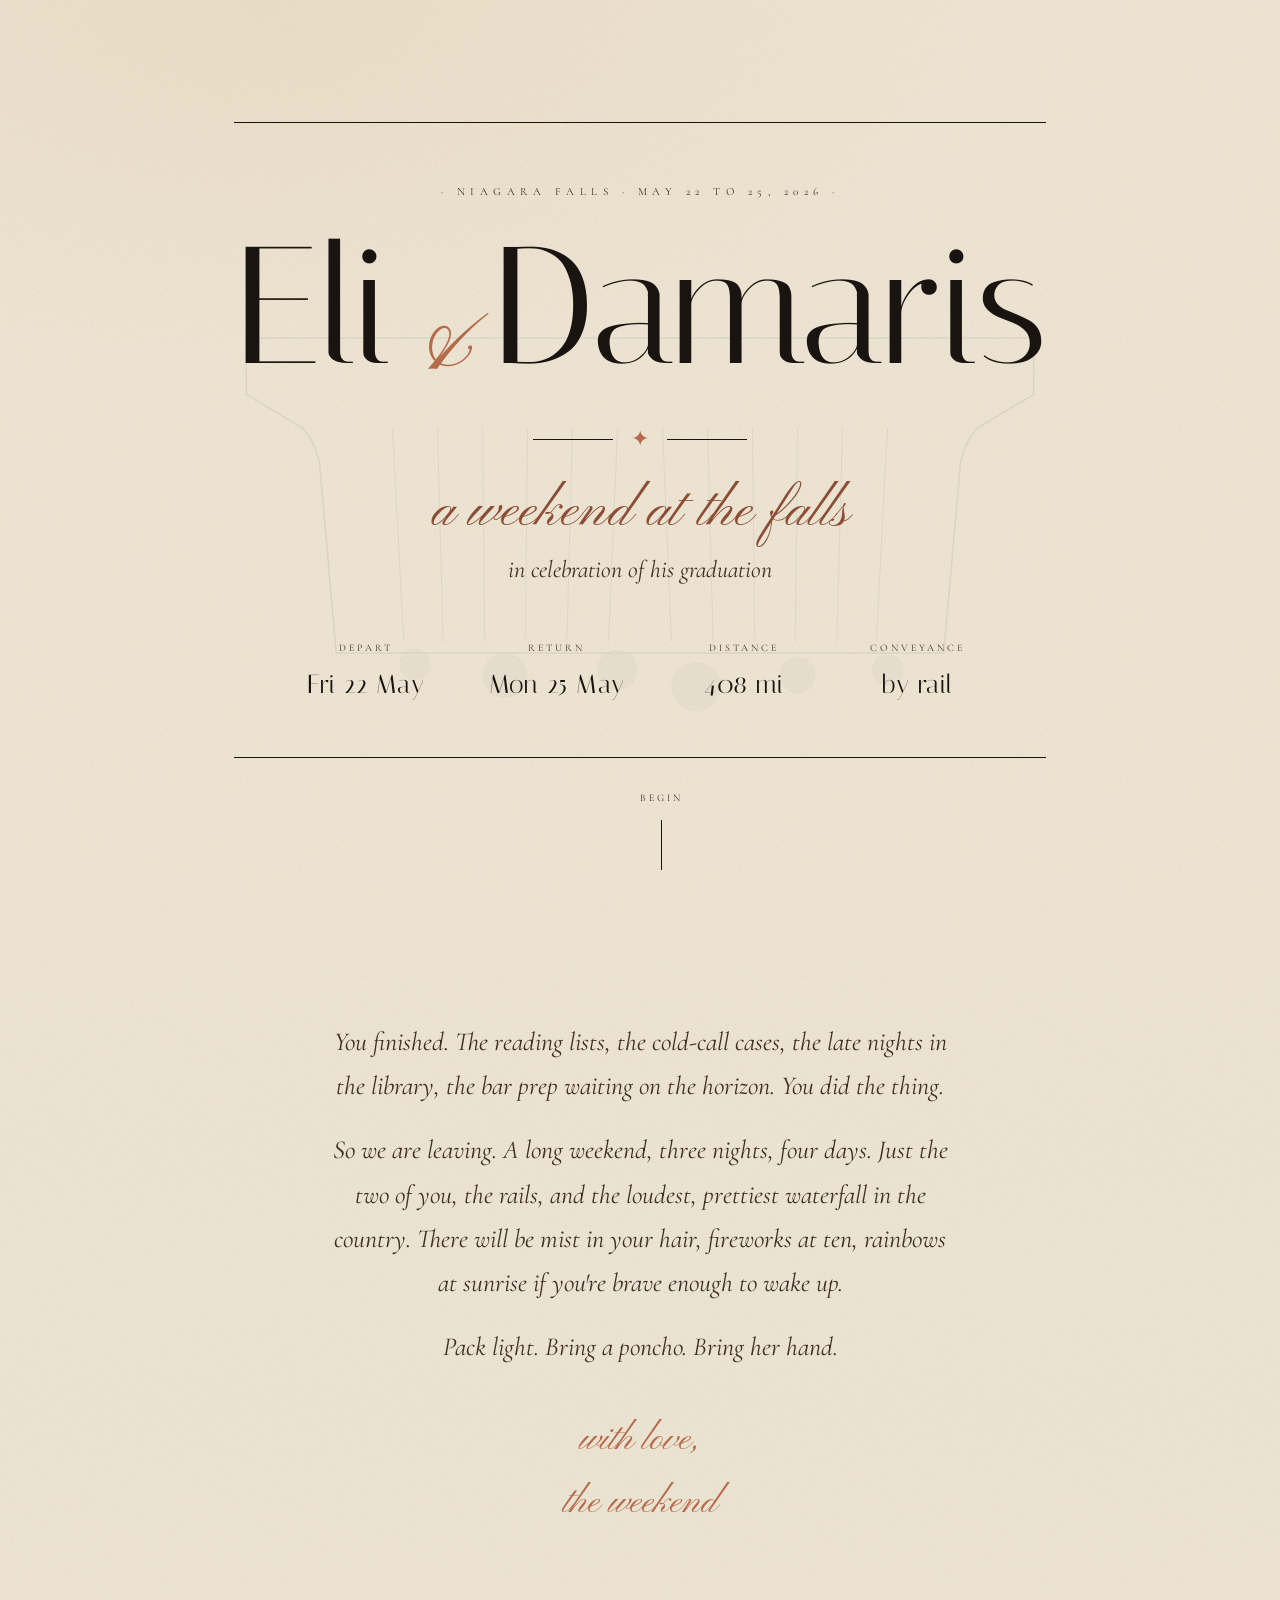
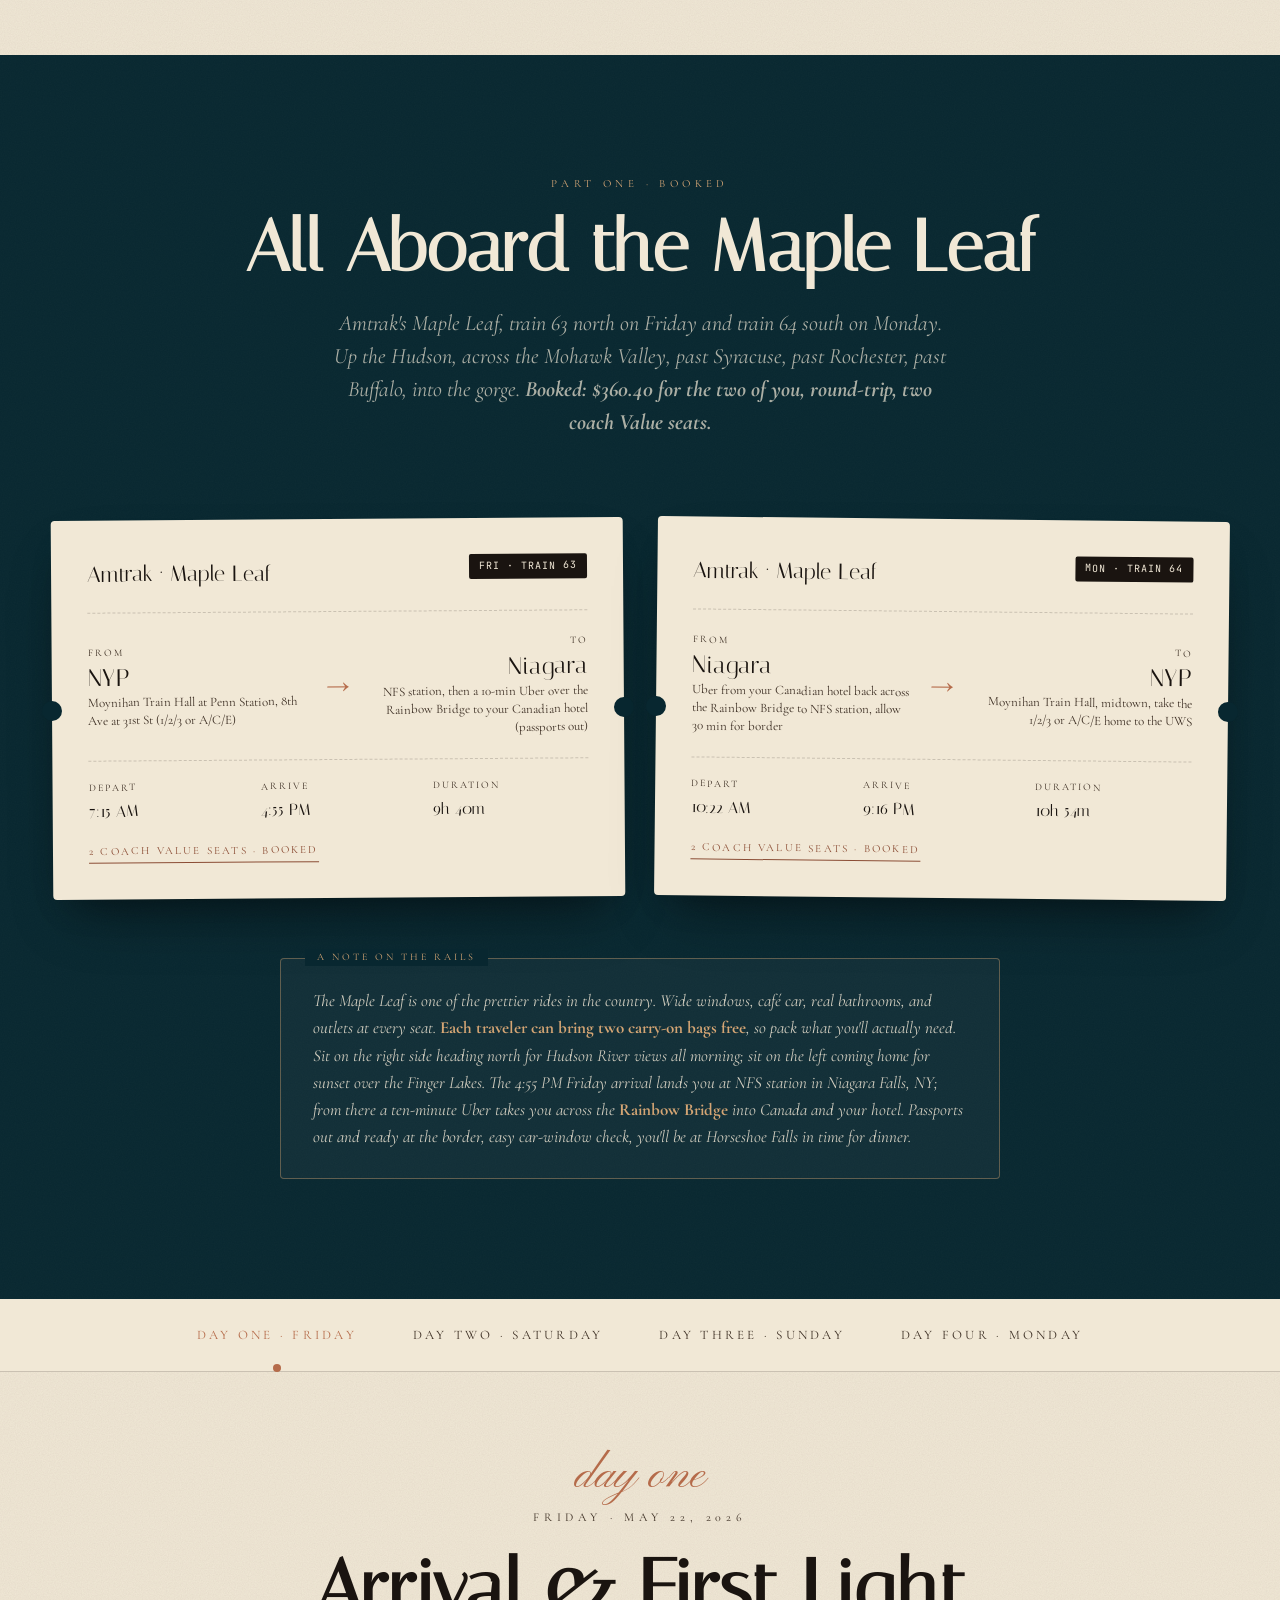
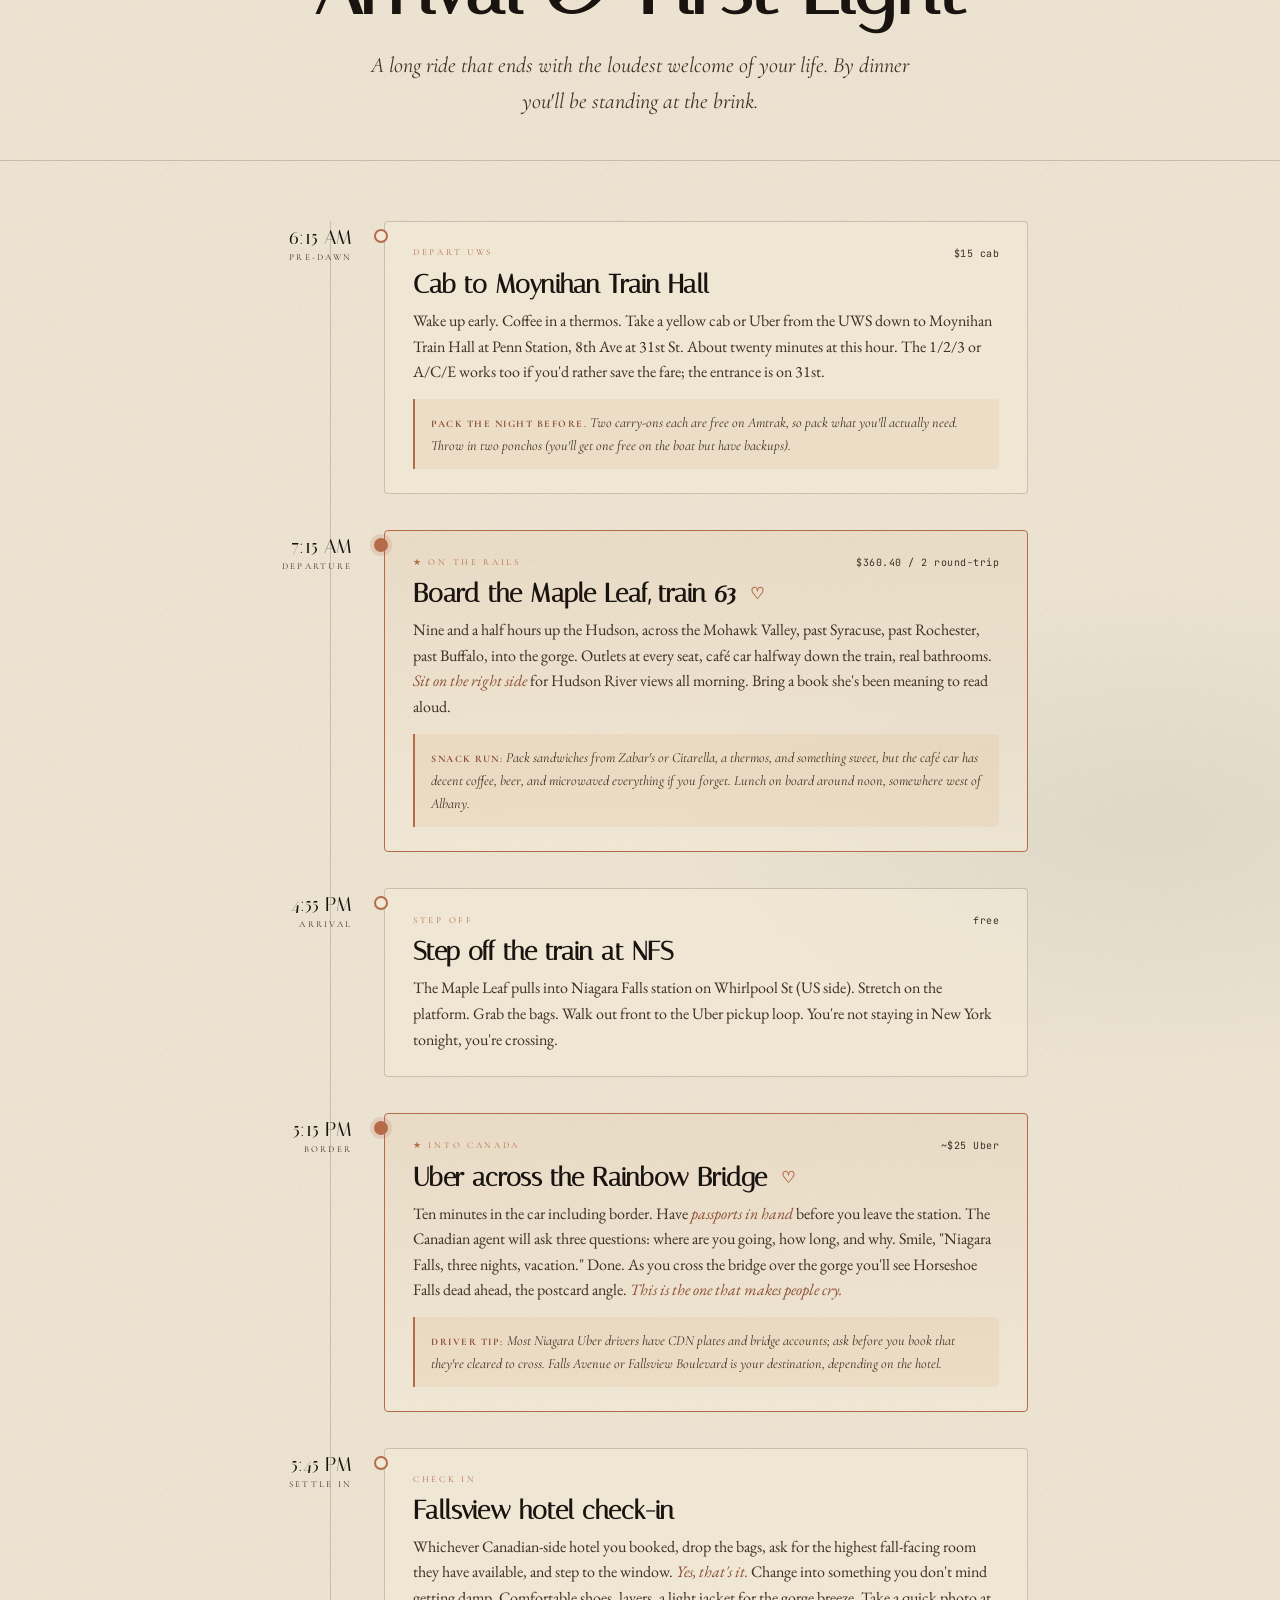
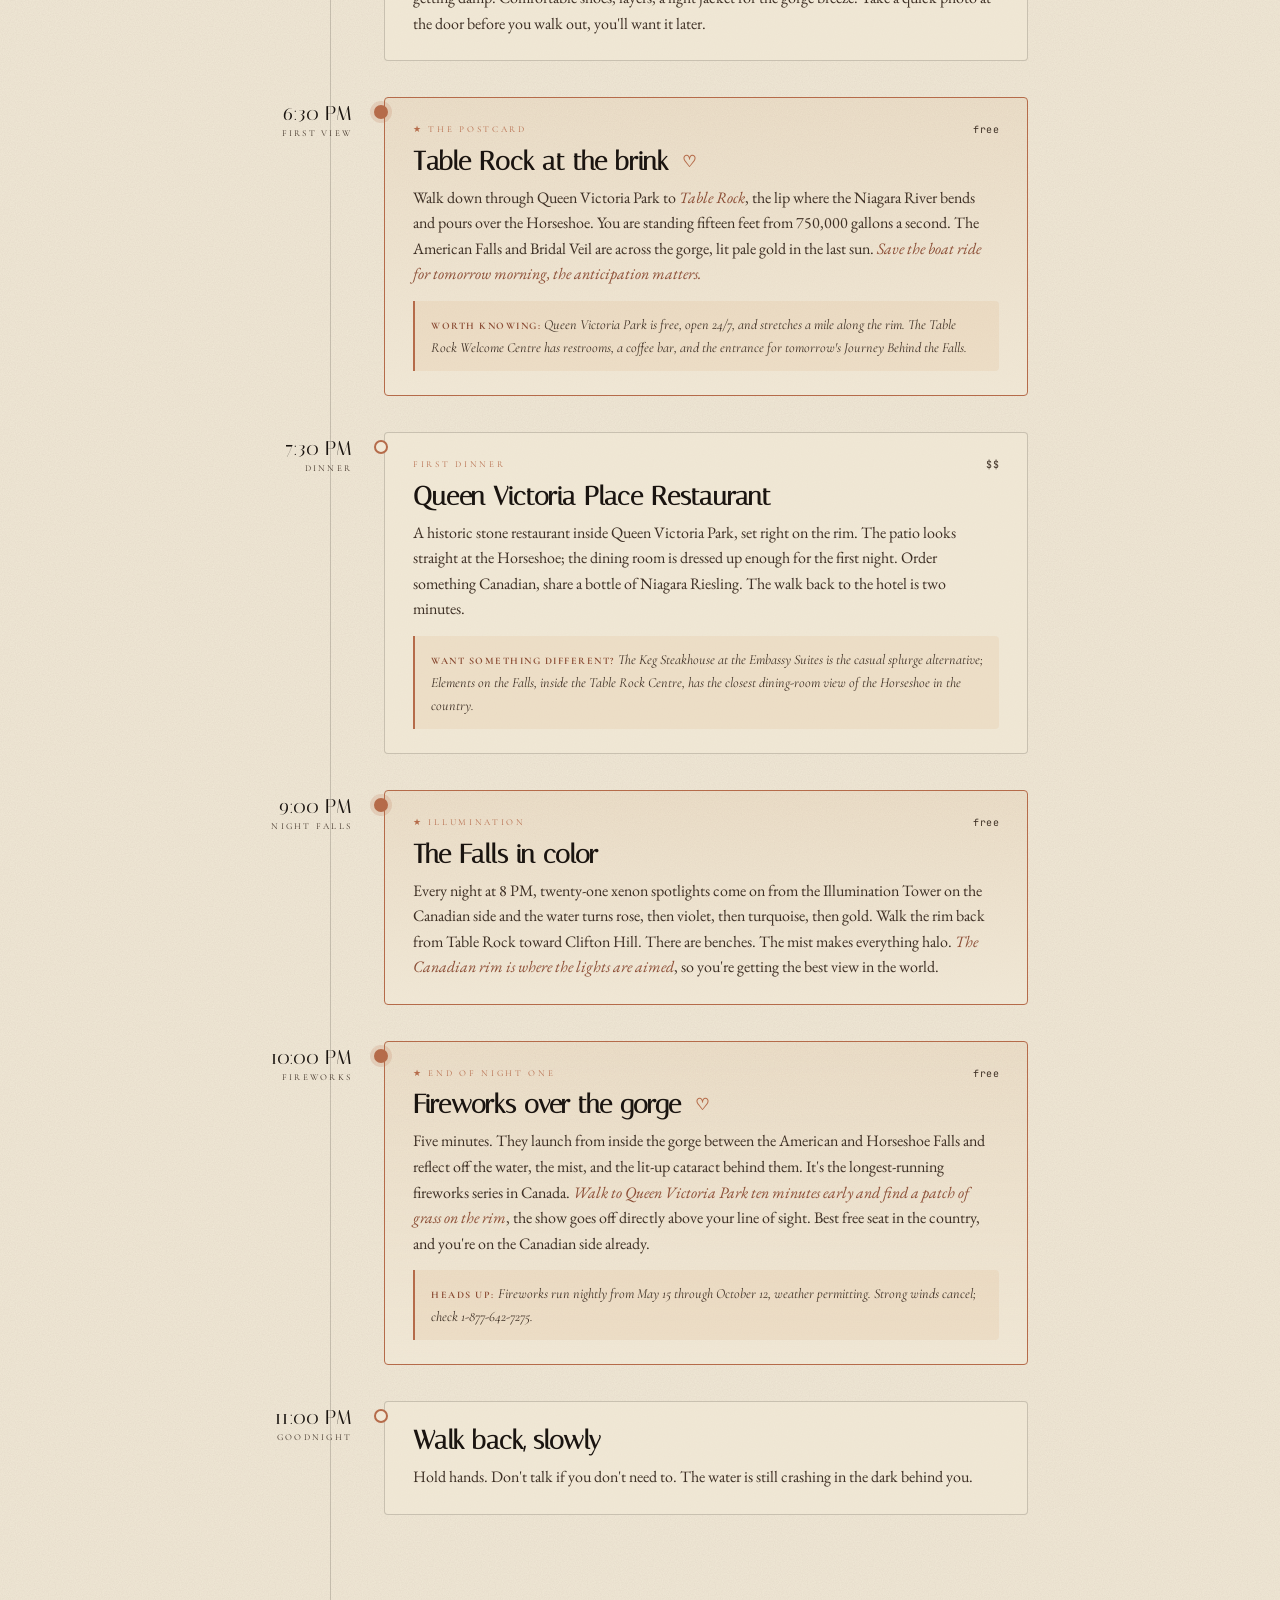
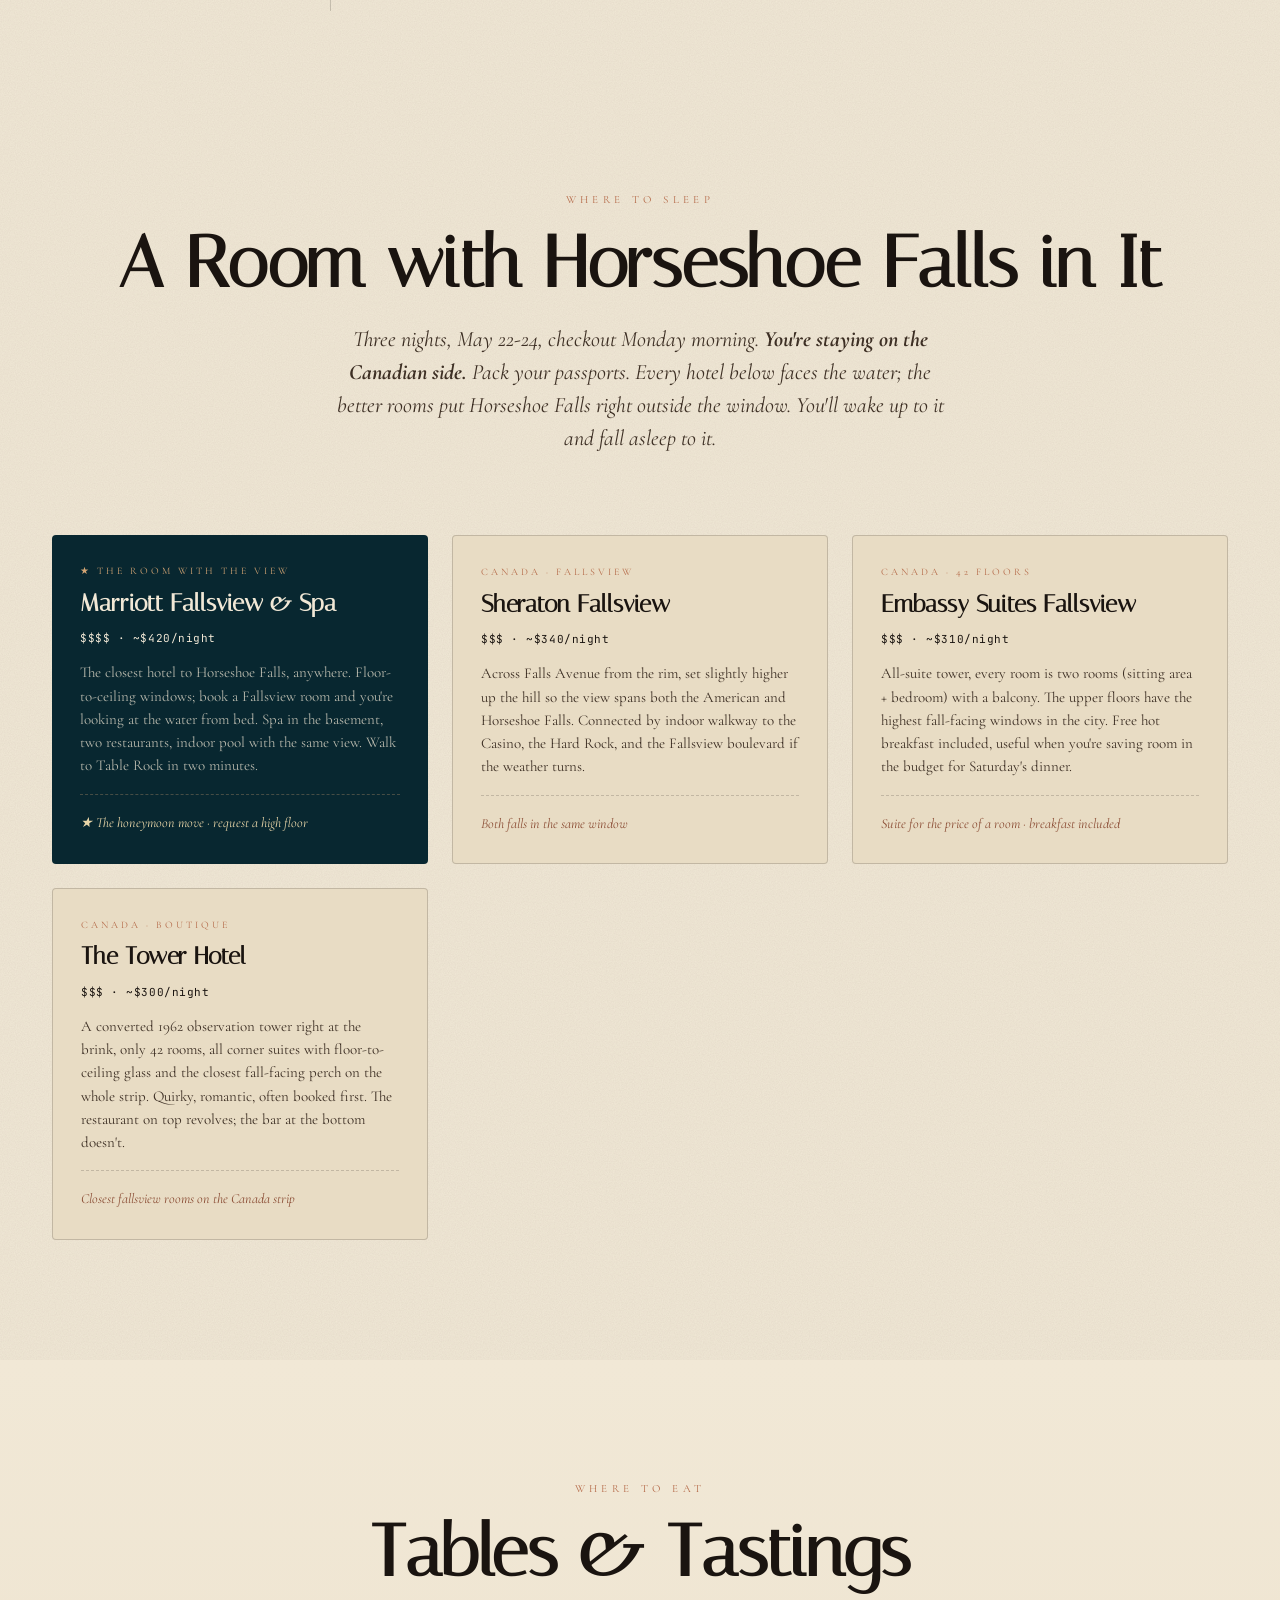
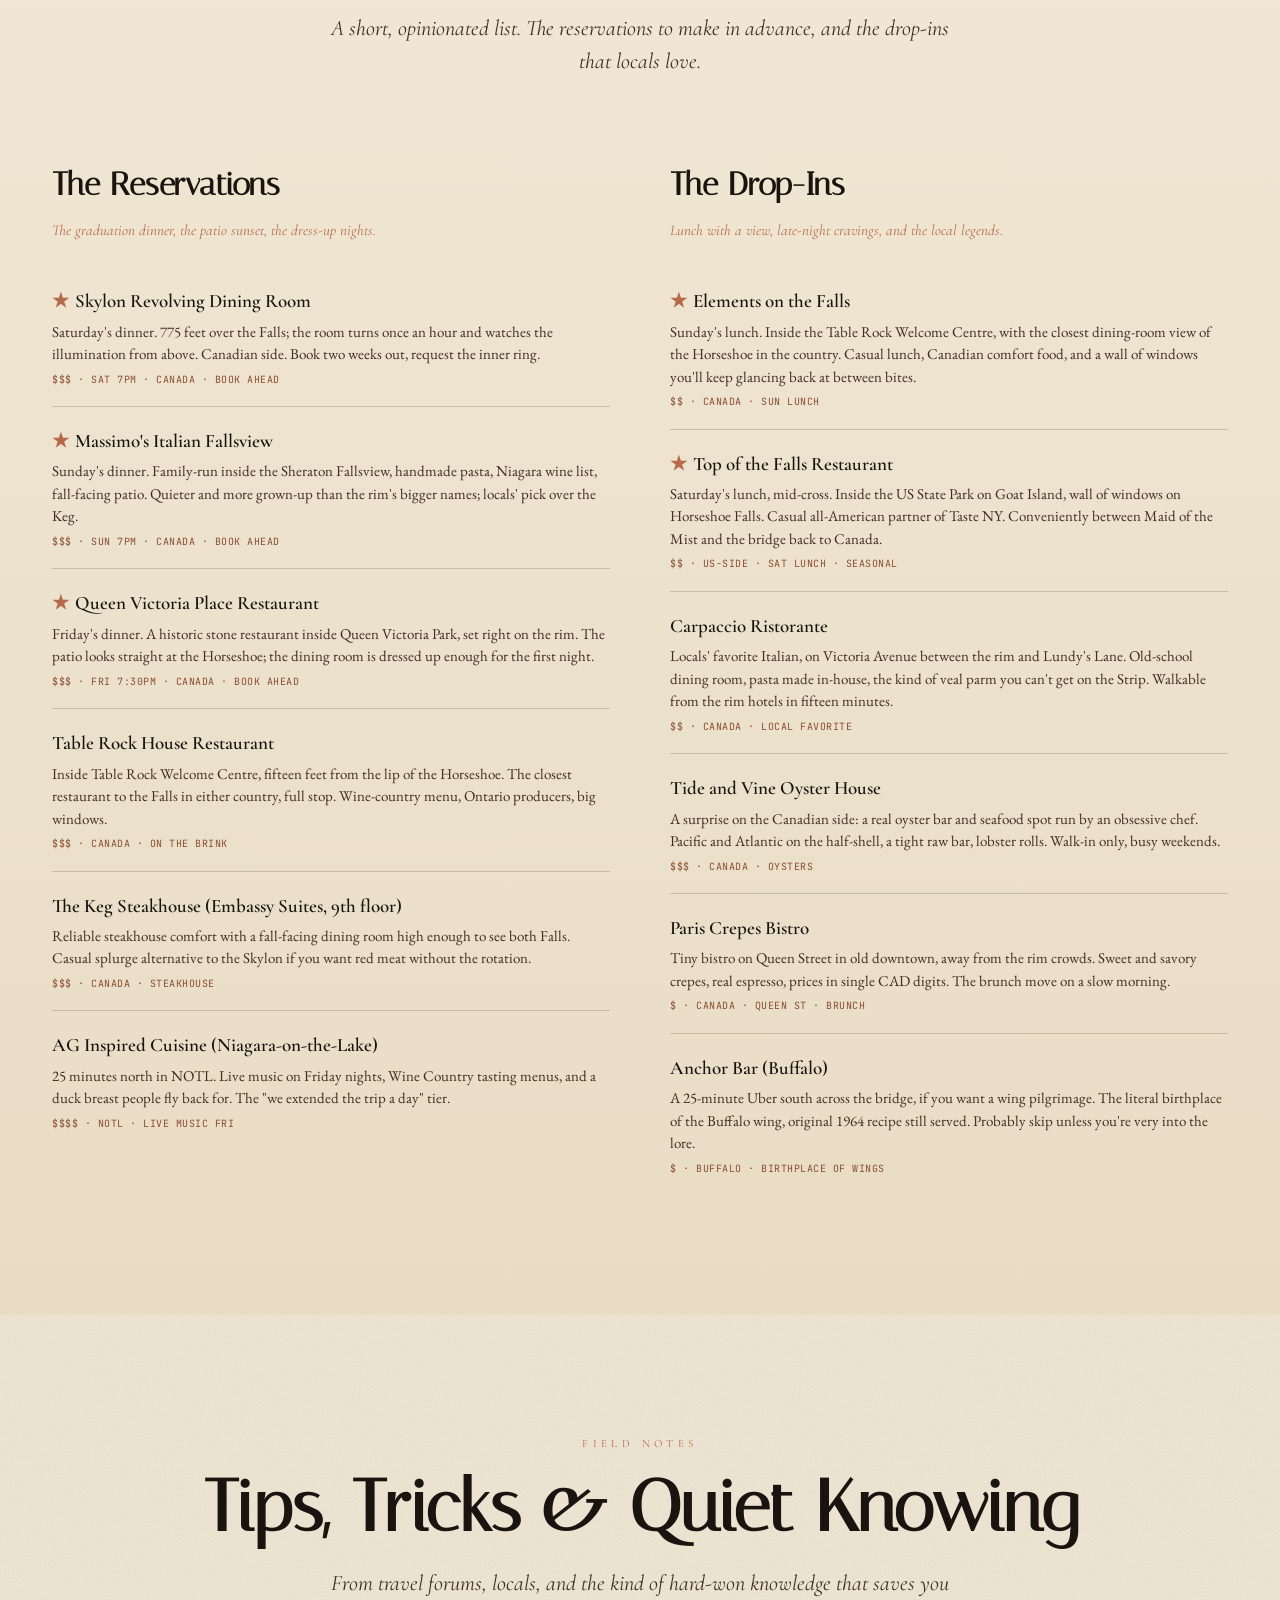
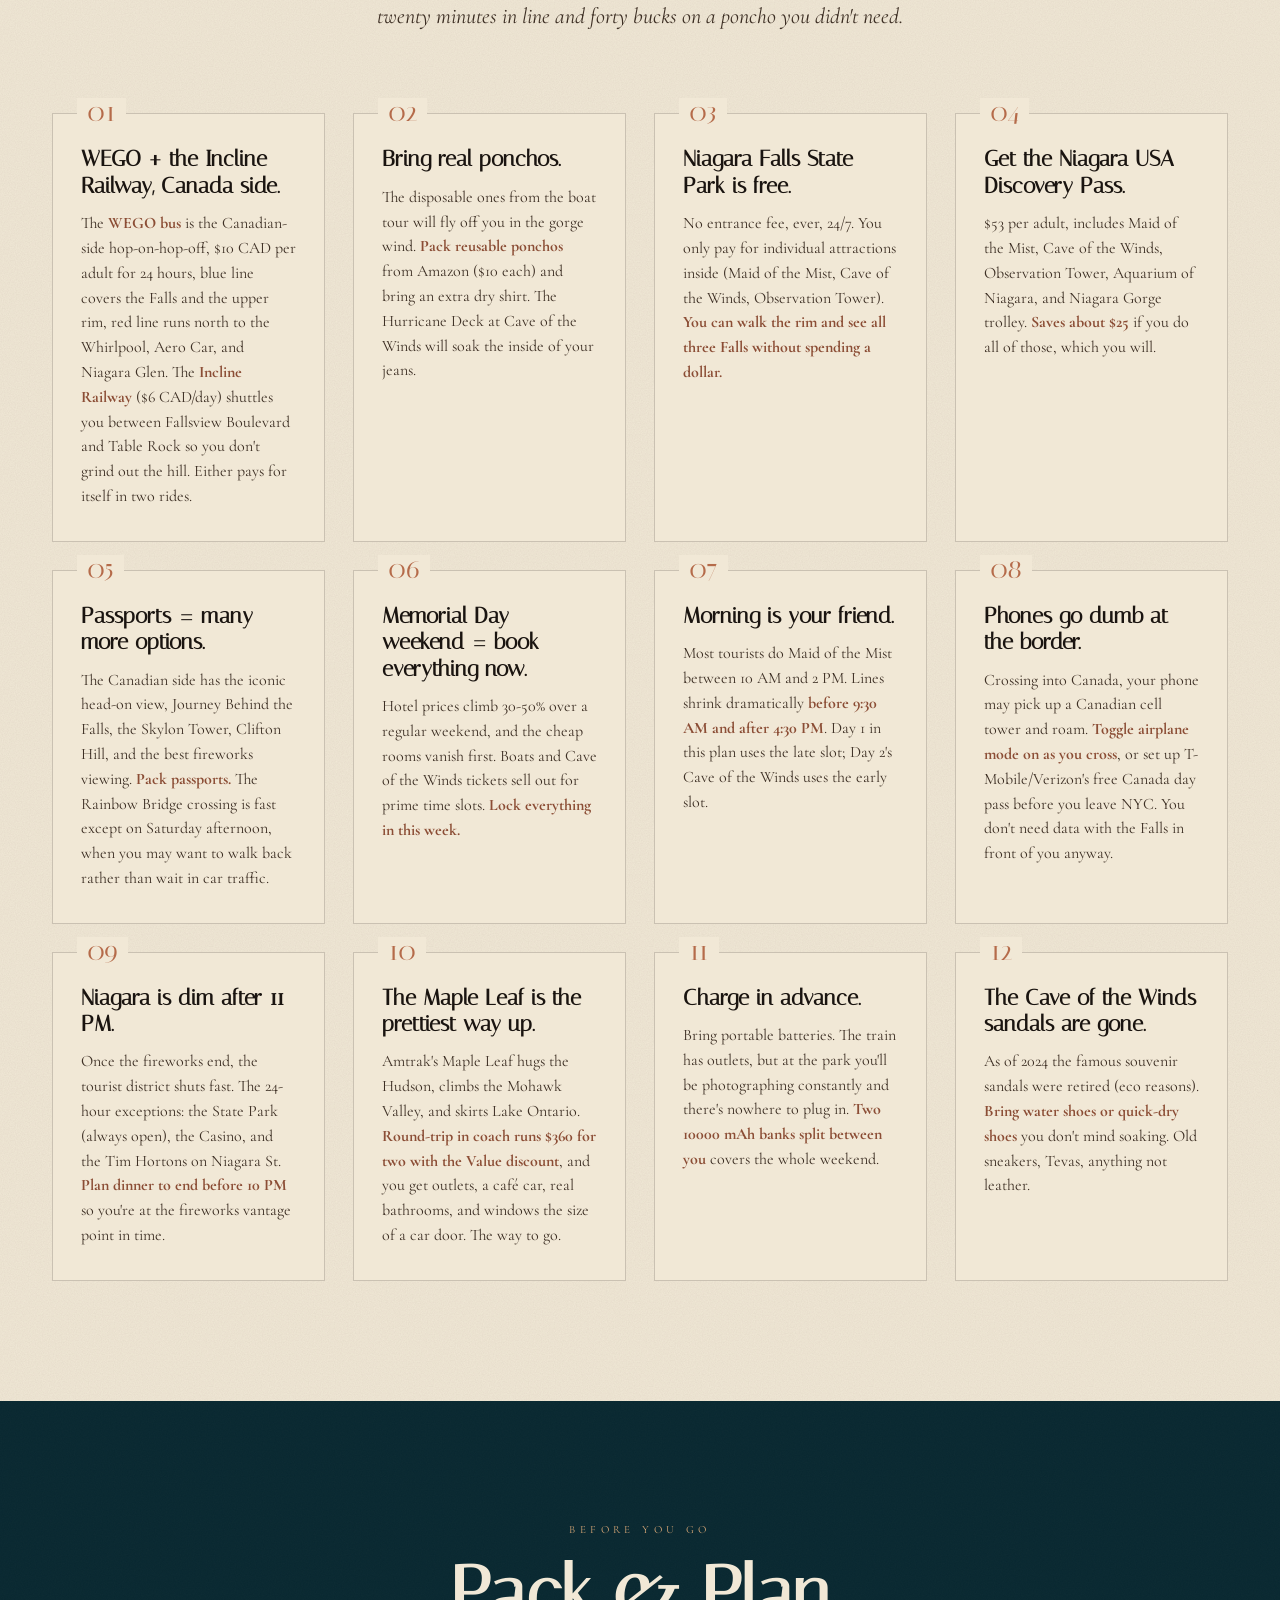
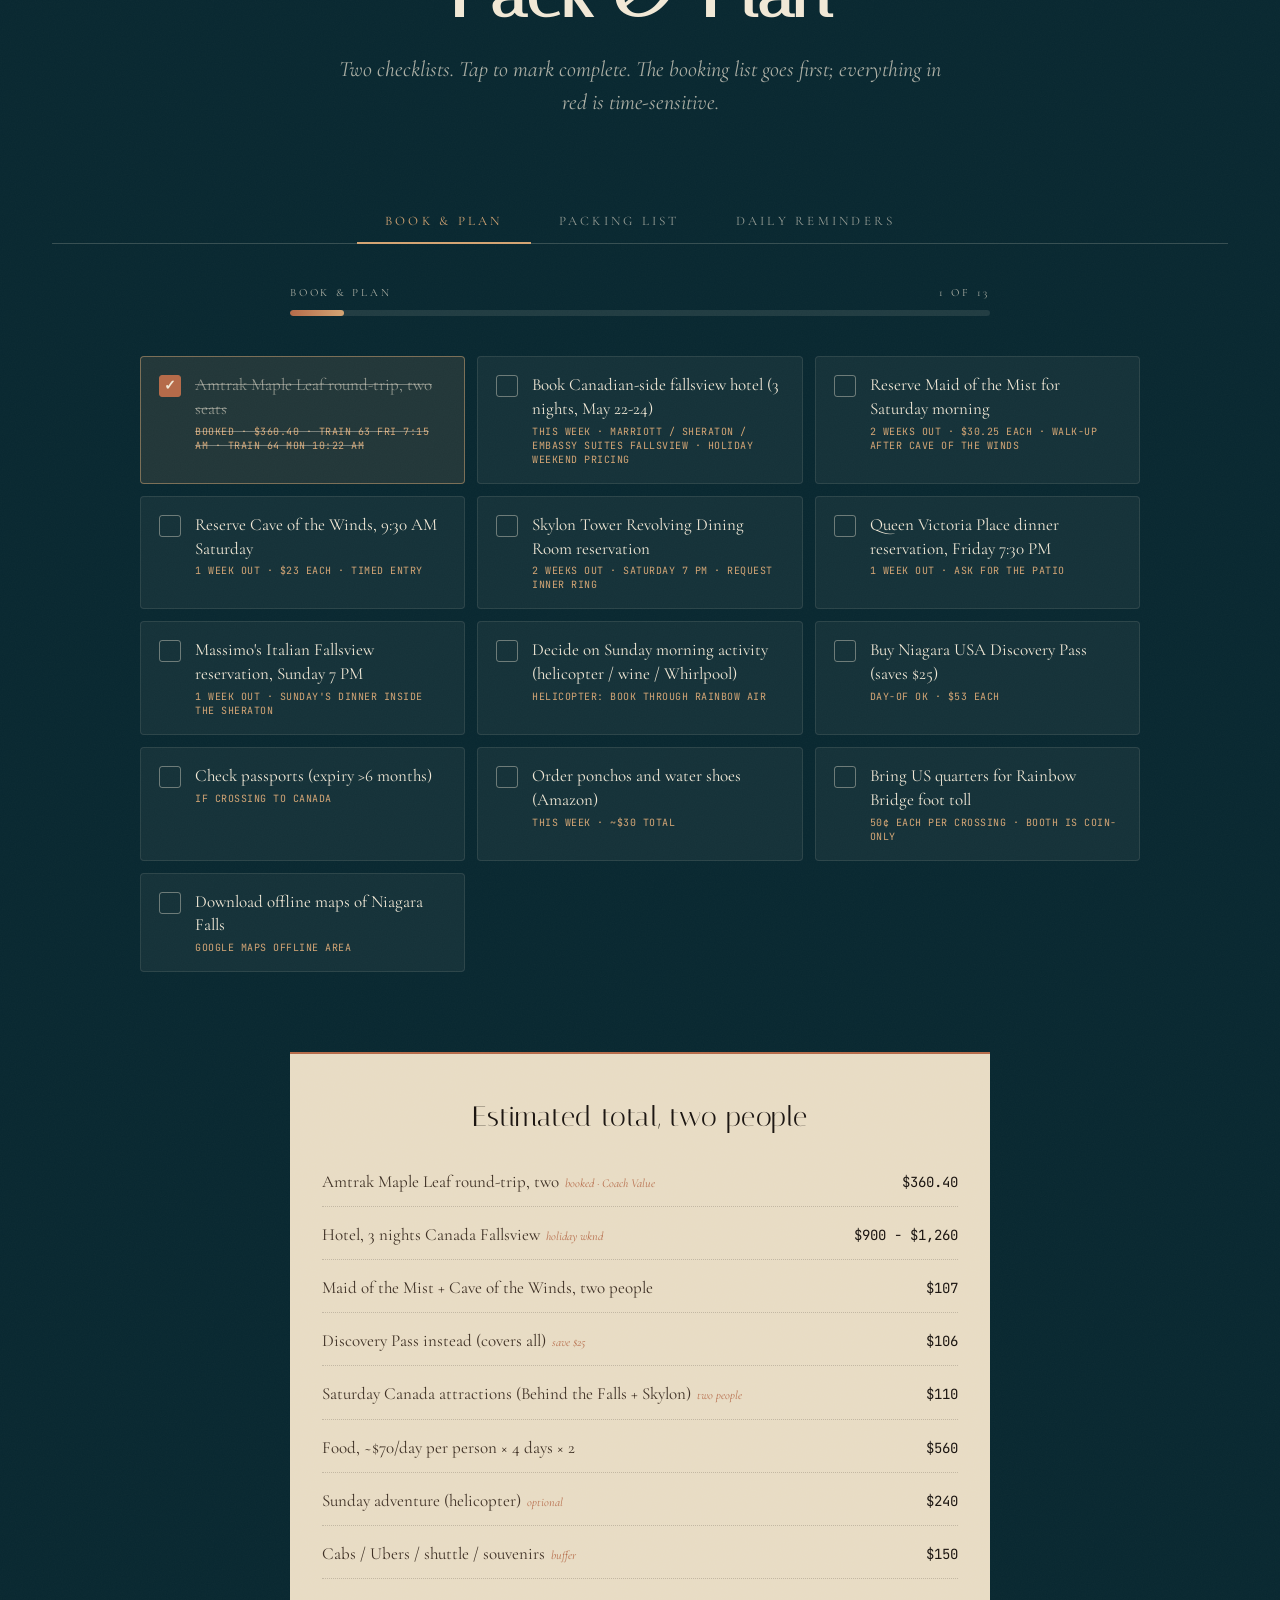
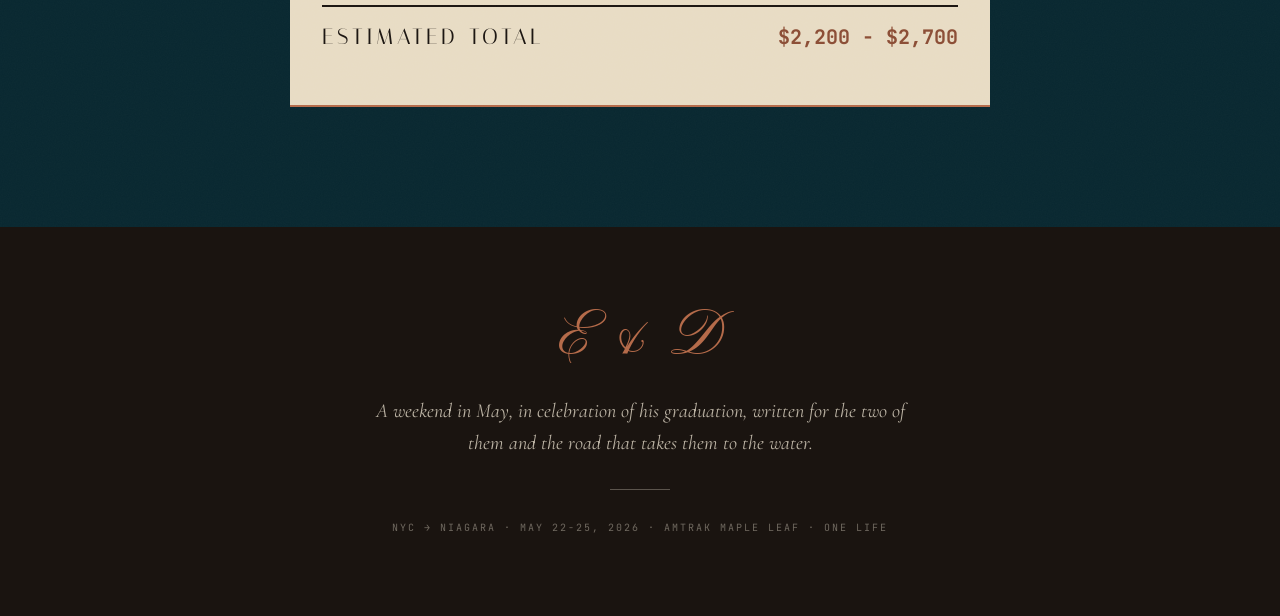
==== commit 65636f6d: "Add local-favorite ideas from forum and guide research Synthesizing recommendations that were missin" ====
--- a/index.html
+++ b/index.html
@@ -548,19 +548,20 @@
         </div>
       </div>
 
-      <div class="moment">
+      <div class="moment starred">
         <div class="moment-time">
           <div class="clock">5:00 PM</div>
-          <div class="label">Skyline</div>
-          <div class="moment-dot"></div>
-        </div>
-        <div class="moment-card">
-          <div class="moment-meta">
-            <span class="moment-tag">altitude</span>
-            <span class="moment-cost">~$22 USD each</span>
-          </div>
-          <h3 class="moment-title">Skylon Tower observation deck</h3>
-          <p class="moment-body">775 feet up. The observation deck wraps the entire tower; you'll see both Falls, the gorge, the river, and on a clear day all the way to Toronto. The sunset window in late May lands around 8:30 PM. Time it.</p>
+          <div class="label">Power Station</div>
+          <div class="moment-dot"></div>
+        </div>
+        <div class="moment-card">
+          <div class="moment-meta">
+            <span class="moment-tag">★ unexpected favorite</span>
+            <span class="moment-cost">CAD $28 each</span>
+          </div>
+          <h3 class="moment-title">Niagara Parks Power Station <span class="heart">♡</span></h3>
+          <p class="moment-body">Five minutes up the rim from Table Rock, an Edwardian beaux-arts cathedral built in 1905 to electrify Toronto and quietly retired in 2006. Now opened to the public as a museum: original turbines, walk-out generator floor, archival film. <em>Then a glass elevator drops you 180 feet into the bedrock</em> for a half-mile tunnel walk that ends behind the Horseshoe at water level, mist on your face, sun-shafts in the spray. Unique to the Canadian side, and mostly empty in the late afternoon.</p>
+          <div class="moment-tip"><strong>Skipping the Skylon observation deck:</strong> You're eating dinner at the top of it in two hours. Don't pay twice for the view.</div>
         </div>
       </div>
 
@@ -668,11 +669,12 @@
             <span class="moment-cost">varies</span>
           </div>
           <h3 class="moment-title">Pick one big thing</h3>
-          <p class="moment-body">Three options, depending on the kind of last hurrah you want.<br/><br/>
+          <p class="moment-body">Four options, depending on the kind of last hurrah you want.<br/><br/>
             <strong>1. Helicopter tour</strong> with Niagara Helicopters (CAD ~$160 each, 12 minutes, ridiculous views). The kind of thing you do once. Departs from the Canadian side, ten minutes north of the hotel.<br/><br/>
-            <strong>2. Whirlpool Aero Car</strong> on the Canadian rim (CAD ~$19 each), a 1916 cable car that crosses the gorge at the whirlpool. Ten minutes, terrifying, beautiful, and walking distance from the Sheraton.<br/><br/>
-            <strong>3. Niagara-on-the-Lake wine country.</strong> Twenty minutes north by Uber. Peller Estates, Trius, Inniskillin (the home of icewine). Tastings start at CAD ~$15. The prettiest small town in Ontario thrown in for free.</p>
-          <div class="moment-tip"><strong>Romantic dark horse:</strong> The White Water Walk, just north of the Whirlpool. Boardwalk along the rapids at the foot of the gorge, you can put your hand in Class VI water. Ten Canadian dollars.</div>
+            <strong>2. Niagara Glen Nature Reserve</strong> (free, 15 min Uber north). Four kilometers of rugged trail down through a Carolinian forest of glacial boulders to the river's edge at the Whirlpool. <em>The locals' favorite,</em> wildly underbooked, and the closest you can get to feeling like the Falls don't exist for an hour.<br/><br/>
+            <strong>3. Whirlpool Aero Car</strong> on the Canadian rim (CAD ~$19 each), a 1916 cable car that crosses the gorge at the whirlpool. Ten minutes, terrifying, beautiful, and a short walk from the Glen if you want to stack them.<br/><br/>
+            <strong>4. Niagara-on-the-Lake wine country.</strong> Twenty minutes north by Uber. Peller Estates, Trius, Inniskillin (the home of icewine). Tastings start at CAD ~$15. The prettiest small town in Ontario thrown in for free.</p>
+          <div class="moment-tip"><strong>Romantic dark horse:</strong> The White Water Walk, just north of the Whirlpool, is a boardwalk along the rapids at the foot of the gorge; you can put your hand in Class VI water. Ten Canadian dollars and easy to pair with the Aero Car.</div>
         </div>
       </div>
 
@@ -704,7 +706,7 @@
             <span class="moment-cost">free</span>
           </div>
           <h3 class="moment-title">A real afternoon off</h3>
-          <p class="moment-body">You've earned a slow one. Options: nap at the hotel with the curtains open, walk the full rim from Table Rock to Clifton Hill (the kitschy avenue of arcades, ice cream parlors, and one wax museum that takes itself too seriously), or wander Queen Victoria Park's gardens. The Floral Showhouse near the Horseshoe is small, free, and surprisingly lovely.</p>
+          <p class="moment-body">You've earned a slow one. Options: nap at the hotel with the curtains open; walk south from Table Rock to <em>Dufferin Islands</em>, a quiet network of small islands connected by stone footbridges, water lilies, herons, no crowds; or walk the rim north toward Clifton Hill (the kitschy avenue of arcades, ice cream parlors, and one wax museum that takes itself too seriously). The Floral Showhouse near the Horseshoe is small, free, and surprisingly lovely.</p>
         </div>
       </div>
 
@@ -943,30 +945,30 @@
             <div class="eat-meta">$$$ · SAT 7PM · CANADA · BOOK AHEAD</div>
           </li>
           <li>
-            <div class="eat-name"><span class="crown">★</span>The Red Coach Inn</div>
-            <p class="eat-desc">Friday's dinner. Tudor-style inn from 1923, 500 yards from the Falls, fireplaces, prime rib, and a patio where you can hear the water. Walk-in friendly but reserve.</p>
-            <div class="eat-meta">$$$ · FRI 7PM · US-SIDE · ICONIC</div>
+            <div class="eat-name"><span class="crown">★</span>Massimo's Italian Fallsview</div>
+            <p class="eat-desc">Sunday's dinner. Family-run inside the Sheraton Fallsview, handmade pasta, Niagara wine list, fall-facing patio. Quieter and more grown-up than the rim's bigger names; locals' pick over the Keg.</p>
+            <div class="eat-meta">$$$ · SUN 7PM · CANADA · BOOK AHEAD</div>
           </li>
           <li>
-            <div class="eat-name">Savor (Niagara Falls Culinary Institute)</div>
-            <p class="eat-desc">Modern fine dining run by student chefs in an open kitchen. Locally sourced, seasonal, beautifully plated. The hidden upscale alternative to Red Coach if you want something less classic.</p>
-            <div class="eat-meta">$$$ · US-SIDE · MODERN</div>
+            <div class="eat-name"><span class="crown">★</span>Queen Victoria Place Restaurant</div>
+            <p class="eat-desc">Friday's dinner. A historic stone restaurant inside Queen Victoria Park, set right on the rim. The patio looks straight at the Horseshoe; the dining room is dressed up enough for the first night.</p>
+            <div class="eat-meta">$$$ · FRI 7:30PM · CANADA · BOOK AHEAD</div>
           </li>
           <li>
-            <div class="eat-name">Queen Victoria Place Restaurant</div>
-            <p class="eat-desc">The patio overlooks Horseshoe Falls. The single best free fireworks seat in town if you book the late table. Canadian side, dressy.</p>
-            <div class="eat-meta">$$$ · CANADA · BOOK AHEAD</div>
+            <div class="eat-name">Table Rock House Restaurant</div>
+            <p class="eat-desc">Inside Table Rock Welcome Centre, fifteen feet from the lip of the Horseshoe. The closest restaurant to the Falls in either country, full stop. Wine-country menu, Ontario producers, big windows.</p>
+            <div class="eat-meta">$$$ · CANADA · ON THE BRINK</div>
+          </li>
+          <li>
+            <div class="eat-name">The Keg Steakhouse (Embassy Suites, 9th floor)</div>
+            <p class="eat-desc">Reliable steakhouse comfort with a fall-facing dining room high enough to see both Falls. Casual splurge alternative to the Skylon if you want red meat without the rotation.</p>
+            <div class="eat-meta">$$$ · CANADA · STEAKHOUSE</div>
           </li>
           <li>
             <div class="eat-name">AG Inspired Cuisine (Niagara-on-the-Lake)</div>
             <p class="eat-desc">25 minutes north in NOTL. Live music on Friday nights, Wine Country tasting menus, and a duck breast people fly back for. The "we extended the trip a day" tier.</p>
             <div class="eat-meta">$$$$ · NOTL · LIVE MUSIC FRI</div>
           </li>
-          <li>
-            <div class="eat-name">The Western Door Steakhouse</div>
-            <p class="eat-desc">Inside Seneca Niagara Resort. Old-school clubby steakhouse: dry-aged ribeye, dim lighting, white tablecloths. Classic American splurge if you want something different.</p>
-            <div class="eat-meta">$$$$ · US-SIDE · STEAKHOUSE</div>
-          </li>
         </ul>
       </div>
 
@@ -975,34 +977,34 @@
         <p class="col-sub">Lunch with a view, late-night cravings, and the local legends.</p>
         <ul class="eat-list">
           <li>
+            <div class="eat-name"><span class="crown">★</span>Elements on the Falls</div>
+            <p class="eat-desc">Sunday's lunch. Inside the Table Rock Welcome Centre, with the closest dining-room view of the Horseshoe in the country. Casual lunch, Canadian comfort food, and a wall of windows you'll keep glancing back at between bites.</p>
+            <div class="eat-meta">$$ · CANADA · SUN LUNCH</div>
+          </li>
+          <li>
             <div class="eat-name"><span class="crown">★</span>Top of the Falls Restaurant</div>
-            <p class="eat-desc">Saturday's lunch. Inside the State Park on Goat Island, with a wall of windows on Horseshoe Falls. Casual, all-American, partner of the Taste NY local-ingredients movement. Reserve a window table.</p>
+            <p class="eat-desc">Saturday's lunch, mid-cross. Inside the US State Park on Goat Island, wall of windows on Horseshoe Falls. Casual all-American partner of Taste NY. Conveniently between Maid of the Mist and the bridge back to Canada.</p>
             <div class="eat-meta">$$ · US-SIDE · SAT LUNCH · SEASONAL</div>
           </li>
           <li>
-            <div class="eat-name"><span class="crown">★</span>Wine on Third</div>
-            <p class="eat-desc">Sunday's lunch. Two blocks from the Falls. Contemporary tapas, a serious by-the-glass wine list, live music on weekends. Order the truffle fries and the crispy artichoke; share everything.</p>
-            <div class="eat-meta">$$ · US-SIDE · SUN LUNCH</div>
+            <div class="eat-name">Carpaccio Ristorante</div>
+            <p class="eat-desc">Locals' favorite Italian, on Victoria Avenue between the rim and Lundy's Lane. Old-school dining room, pasta made in-house, the kind of veal parm you can't get on the Strip. Walkable from the rim hotels in fifteen minutes.</p>
+            <div class="eat-meta">$$ · CANADA · LOCAL FAVORITE</div>
           </li>
           <li>
-            <div class="eat-name">Fortuna's Italian Restaurant</div>
-            <p class="eat-desc">A Niagara Falls institution since 1945, third-generation family-run. Handmade gnocchi, ravioli, veal, fresh seafood. Buffalo News called it "as much a part of the Niagara Falls landscape as a certain famed cataract."</p>
-            <div class="eat-meta">$$ · US-SIDE · LOCAL LEGEND</div>
+            <div class="eat-name">Tide and Vine Oyster House</div>
+            <p class="eat-desc">A surprise on the Canadian side: a real oyster bar and seafood spot run by an obsessive chef. Pacific and Atlantic on the half-shell, a tight raw bar, lobster rolls. Walk-in only, busy weekends.</p>
+            <div class="eat-meta">$$$ · CANADA · OYSTERS</div>
+          </li>
+          <li>
+            <div class="eat-name">Paris Crepes Bistro</div>
+            <p class="eat-desc">Tiny bistro on Queen Street in old downtown, away from the rim crowds. Sweet and savory crepes, real espresso, prices in single CAD digits. The brunch move on a slow morning.</p>
+            <div class="eat-meta">$ · CANADA · QUEEN ST · BRUNCH</div>
           </li>
           <li>
             <div class="eat-name">Anchor Bar (Buffalo)</div>
-            <p class="eat-desc">25 minutes south, a quick Sunday detour. The literal birthplace of the Buffalo wing, original 1964 recipe still served. Crowded, loud, perfect.</p>
+            <p class="eat-desc">A 25-minute Uber south across the bridge, if you want a wing pilgrimage. The literal birthplace of the Buffalo wing, original 1964 recipe still served. Probably skip unless you're very into the lore.</p>
             <div class="eat-meta">$ · BUFFALO · BIRTHPLACE OF WINGS</div>
-          </li>
-          <li>
-            <div class="eat-name">The Silo (Lewiston)</div>
-            <p class="eat-desc">A converted 1940s coal silo on the river, ten miles north. Order the original Haystack: rib-eye, melted mozz, hash browns, hoagie roll. Forty flavors of ice cream after. Quirky, scenic, fun.</p>
-            <div class="eat-meta">$ · LEWISTON · QUIRKY VIEW</div>
-          </li>
-          <li>
-            <div class="eat-name">Polish Nook</div>
-            <p class="eat-desc">The hidden gem. Family-run for 54 years out of a house on a back street ten minutes from the Falls. Pierogies sold by the dozen to take home. The kind of meal you remember a year later.</p>
-            <div class="eat-meta">$ · US-SIDE · HIDDEN GEM</div>
           </li>
         </ul>
       </div>
@@ -1022,8 +1024,8 @@
     <div class="tips-grid">
       <div class="tip">
         <div class="tip-num">01</div>
-        <h3 class="tip-title">The Discover Niagara Shuttle is free.</h3>
-        <p class="tip-body">A complimentary trolley runs along the Niagara River corridor, hitting Old Fort Niagara, the Power Vista, the Aquarium, and back to the State Park. <strong>Free, every 30 minutes</strong>, late May through October. Saves Ubers.</p>
+        <h3 class="tip-title">WEGO + the Incline Railway, Canada side.</h3>
+        <p class="tip-body">The <strong>WEGO bus</strong> is the Canadian-side hop-on-hop-off, $10 CAD per adult for 24 hours, blue line covers the Falls and the upper rim, red line runs north to the Whirlpool, Aero Car, and Niagara Glen. The <strong>Incline Railway</strong> ($6 CAD/day) shuttles you between Fallsview Boulevard and Table Rock so you don't grind out the hill. Either pays for itself in two rides.</p>
       </div>
 
       <div class="tip">
